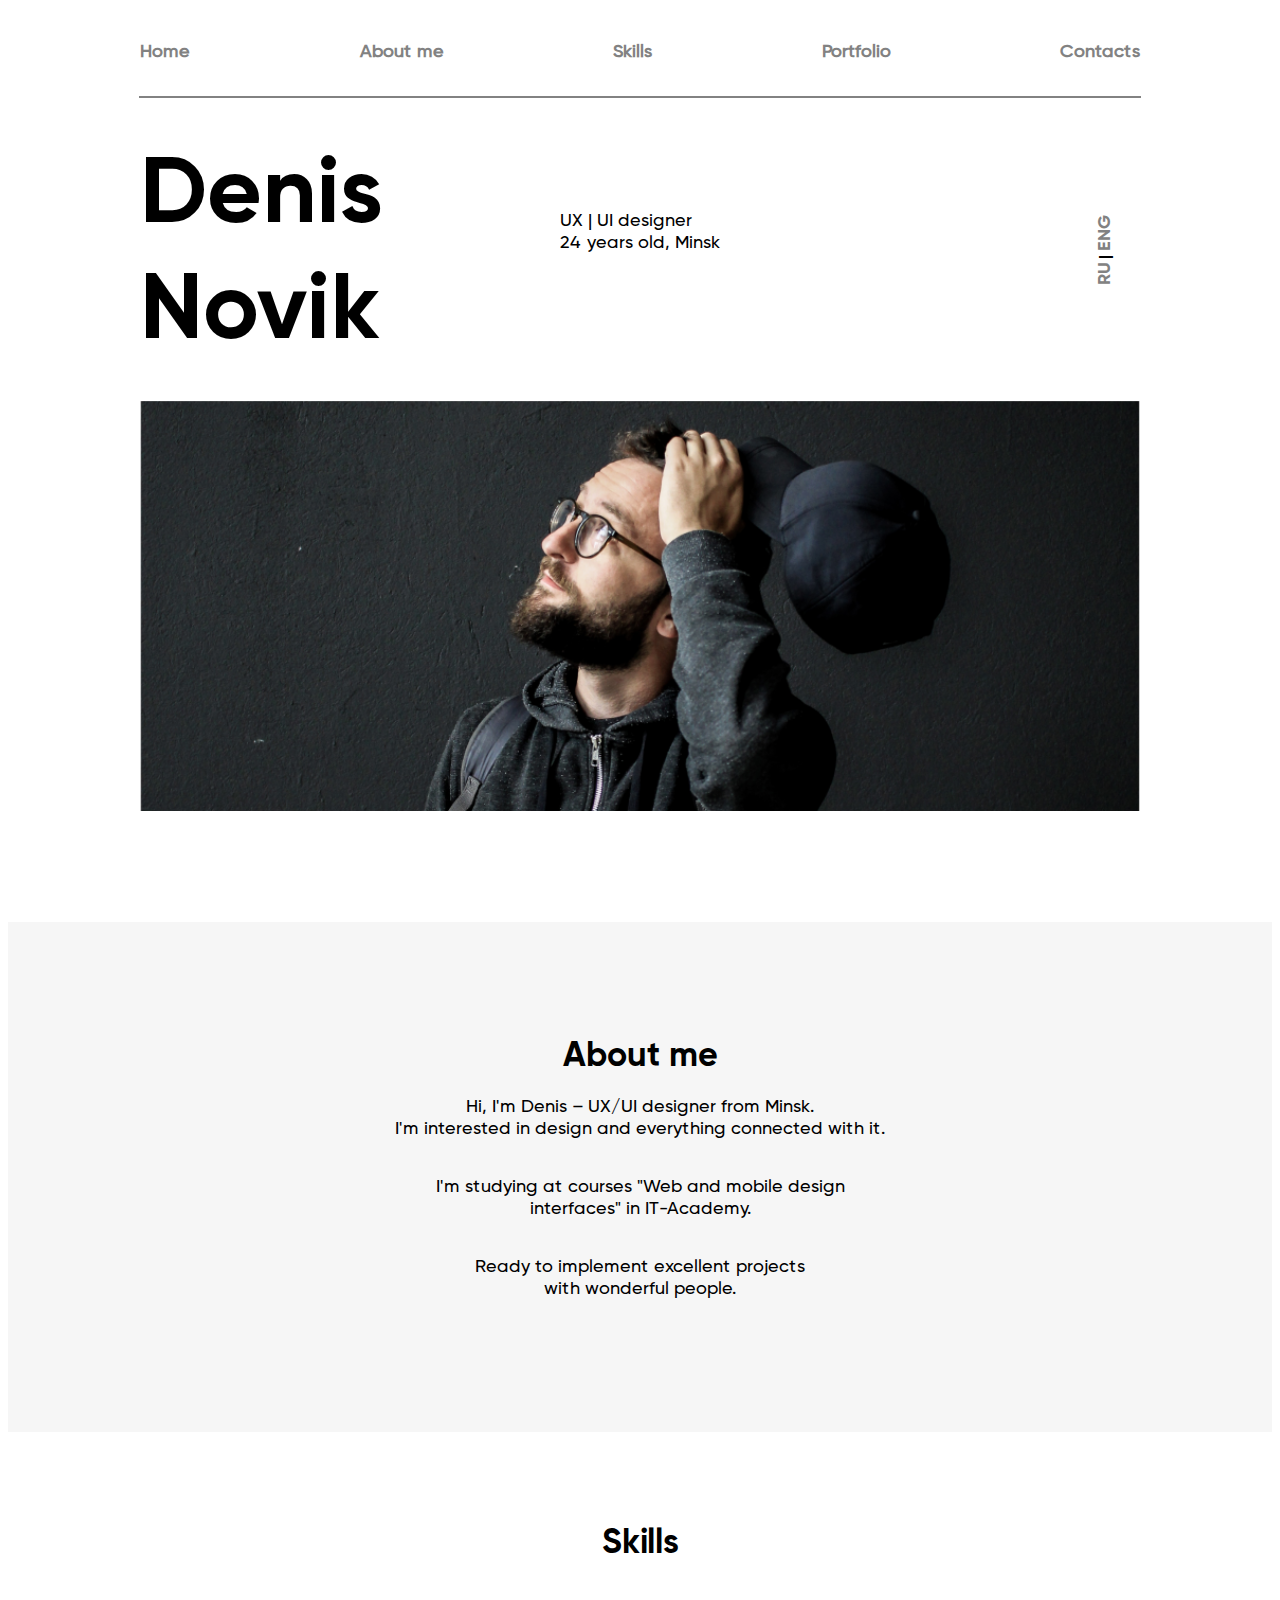
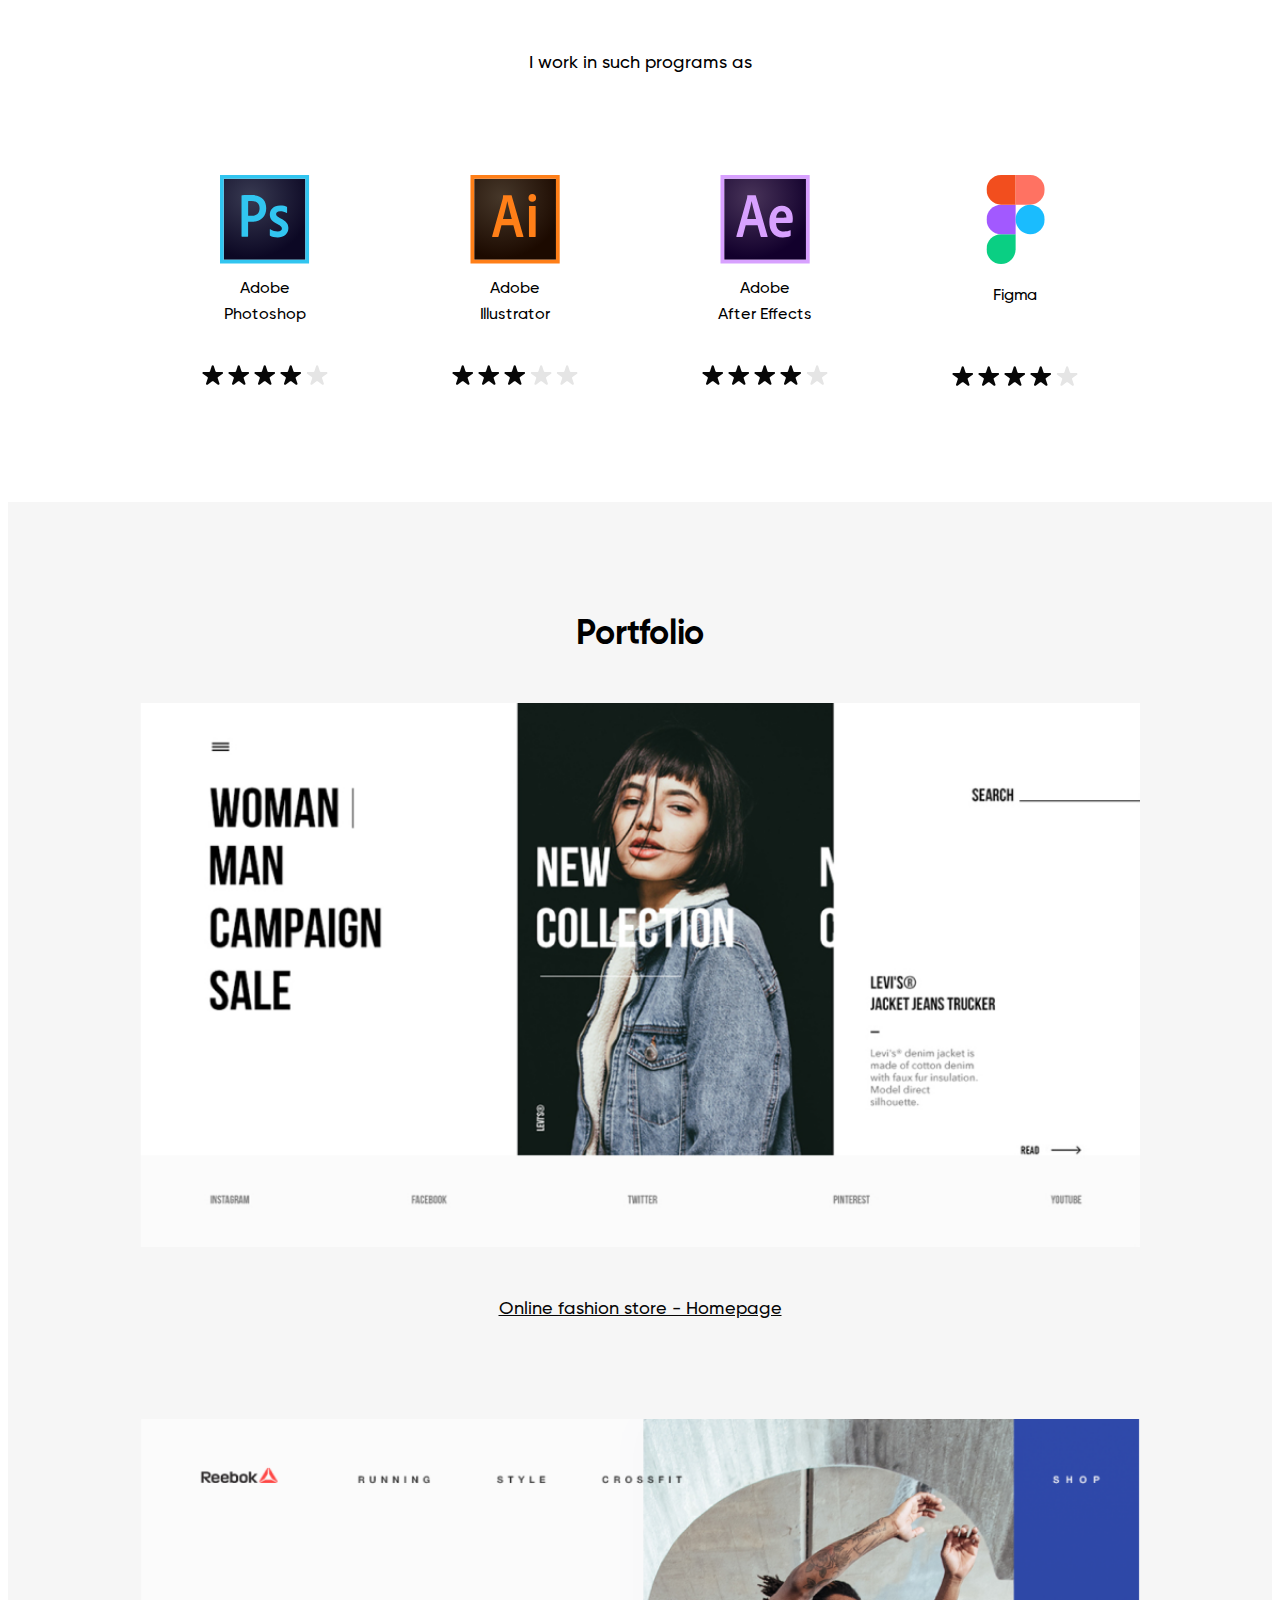
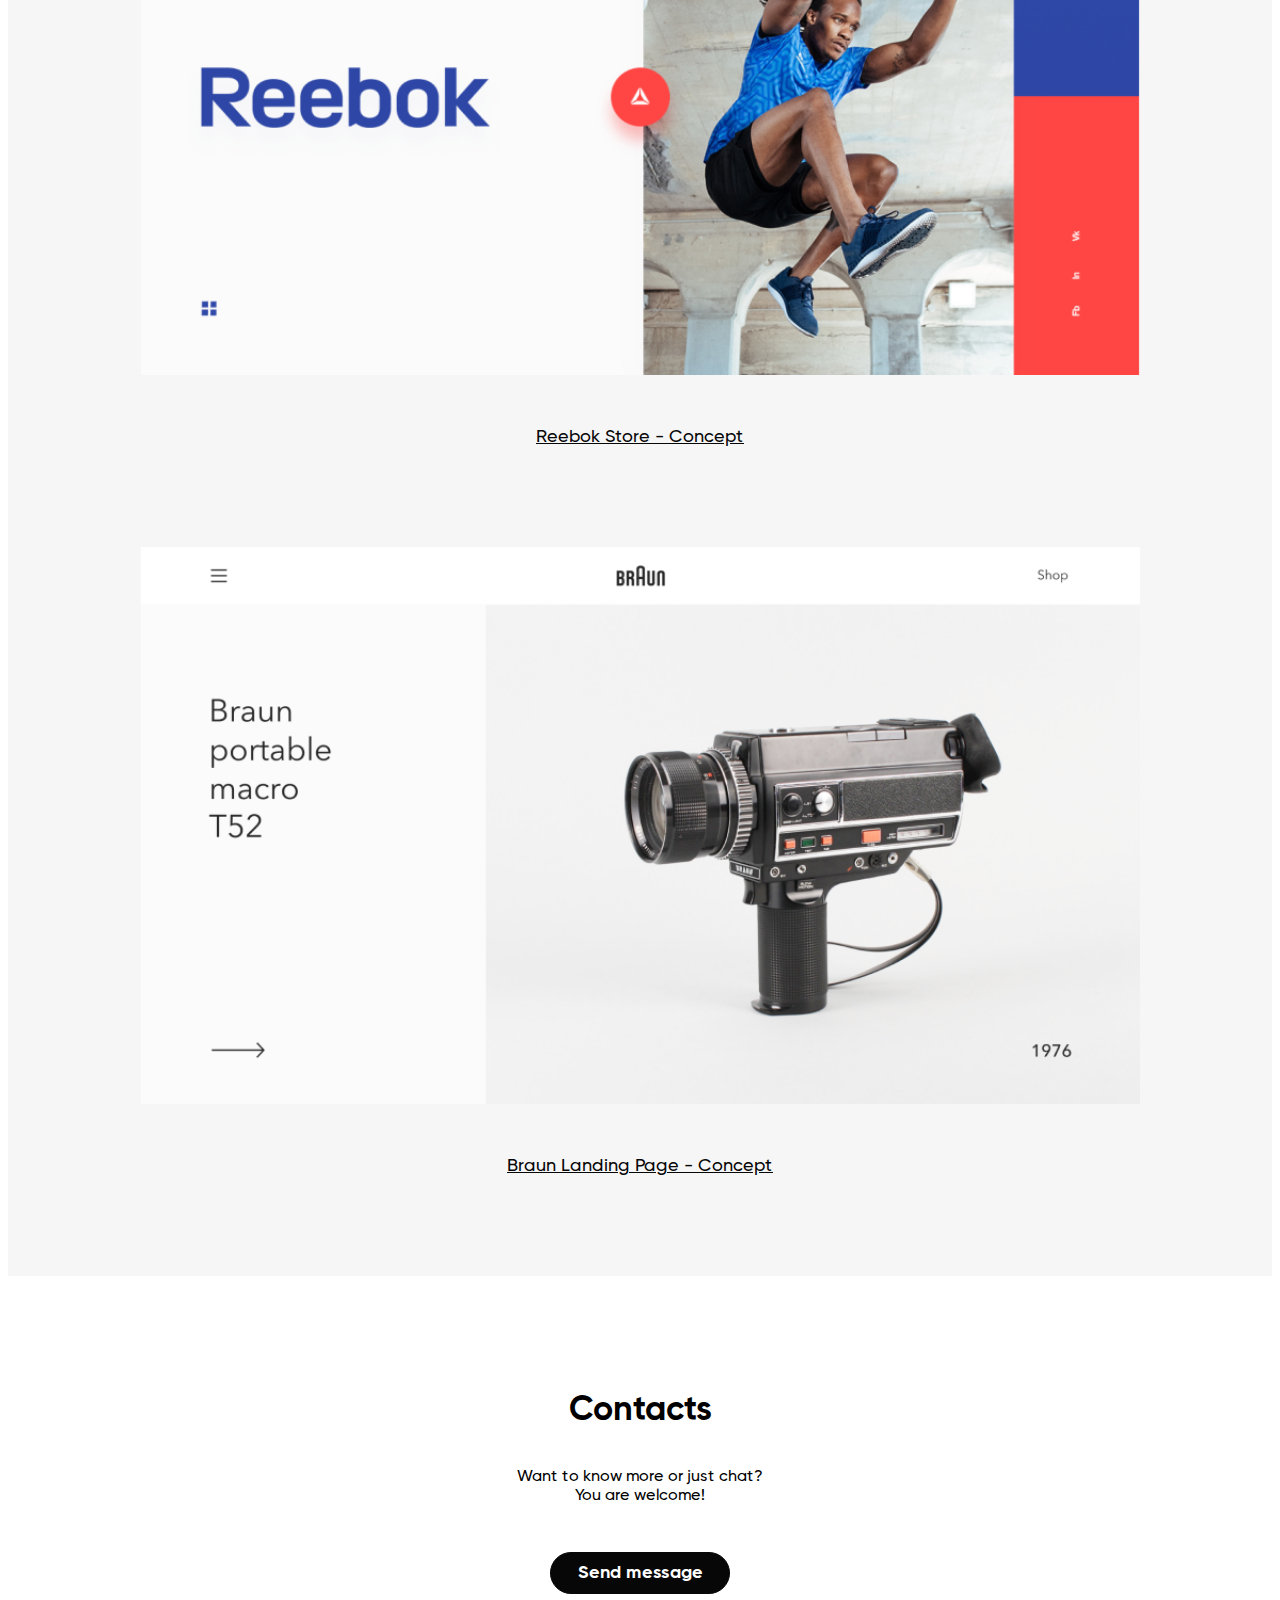
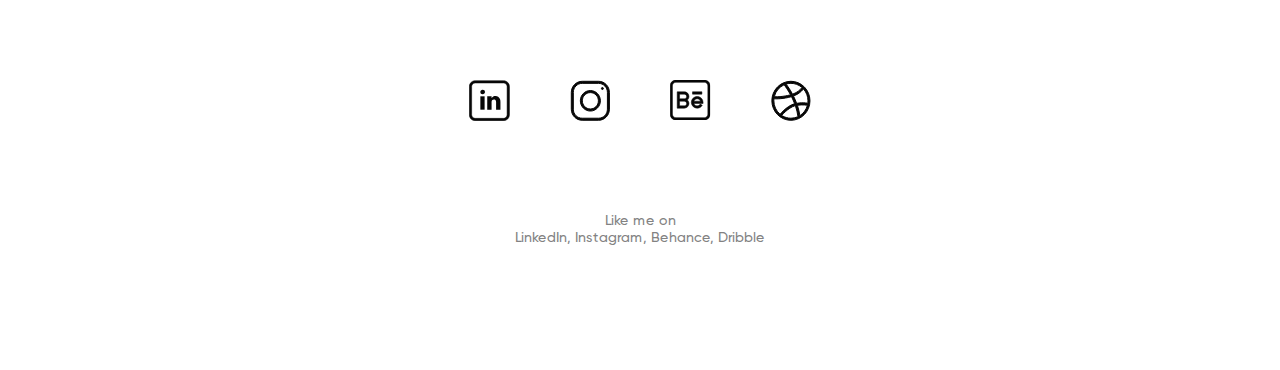
==== index.html @ de7a9640 "xdddxxxddx" ====
<!DOCTYPE html>
<html lang="en">

<head>
  <meta charset="UTF-8">
  <meta http-equiv="X-UA-Compatible" content="IE=edge">
  <meta name="viewport" content="width=device-width, initial-scale=1.0">
  <title>DenisNovik</title>

  <!-- Normalize CSS -->
  <link rel="stylesheet" href="/css/normalize.css">

  <!-- Styles -->
  <link rel="stylesheet" href="/css/style.css">
</head>

<body>

  <header class="header" id="header">
    <div class="container">
      <nav>
        <ul class="header__row list-reset">
          <li><a class="a-btn" href="#">Home</a></li>
          <li><a class="a-btn" href="#aboutme">About&nbsp;me</a></li>
          <li><a class="a-btn" href="#skills">Skills</a></li>
          <li><a class="a-btn" href="#portfolio">Portfolio</a></li>
          <li><a class="a-btn" href="#contacts">Contacts</a></li>
        </ul>
      </nav>
    </div>
    <div class="container header__underline"></div>
  </header>

  <main>
    <section class="first-screen section">
      <div class="container-main">
        <div class="h1">
          <h1>Denis <br> Novik</h1>
        </div>
        <div class="whoami">
          <p>UX | UI designer
            <br>
            24 years old, Minsk
          </p>
        </div>
        <div class="ru-eng">
          <div class="lang">
            <btn class="ru a-btn" href="#">RU</btn>
            |
            <btn class="eng a-btn" href="#">ENG</btn>
          </div>
        </div>
      </div>
      <div class="first-screen__den">
        <img src="/assets/img/den4ik.png" alt="den4ik">
      </div>
    </section>

    <section class="about-me section" id="aboutme">
      <div class="container">
        <h2 class="about-me__title h2">About me</h2>
        <div class="about-me__text">
          <p>Hi, I'm Denis – UX/UI designer from Minsk.
            <br>
            I'm interested in design and everything connected with it.
          </p>
          <p>I'm studying at courses "Web and mobile design
            <br>
            interfaces" in IT-Academy.
          </p>
          <p>Ready to implement excellent projects
            <br>
            with wonderful people.
          </p>
        </div>
      </div>
    </section>

    <section class="skills section" id="skills">
      <div class="container">
        <h2 class="skills__title h2">Skills</h2>
        <div class="skills__text">
          <p>I work in such programs as</p>
        </div>
        <div class="container2">
          <article class="skills-svg">
            <svg class="skills-svg__icon" width="90" height="89" viewBox="0 0 90 89" fill="none"
              xmlns="http://www.w3.org/2000/svg">
              <path d="M3.71291 3.7793H85.3783V84.6339H3.71291V3.7793Z" fill="url(#paint0_radial_254_449)" />
              <path
                d="M3.71287 3.77927H85.3782V84.6338H3.71287V3.77927ZM0 88.4131H89.0733V0H0V88.4131ZM60.0664 36.2846C57.139 36.2846 56.1394 37.7927 56.1394 39.0464C56.1394 40.4091 56.7998 41.3539 60.7447 43.4253C66.564 46.296 68.3847 49.0578 68.3847 53.0915C68.3847 59.1419 63.8507 62.3943 57.728 62.3943C54.4971 62.3943 51.7125 61.722 50.1238 60.7772C49.856 60.6682 49.8203 60.4683 49.8203 60.1776V54.5995C49.8203 54.218 49.9988 54.1089 50.2666 54.2906C52.605 55.8351 55.2825 56.5255 57.728 56.5255C60.6555 56.5255 61.8872 55.2718 61.8872 53.582C61.8872 52.2193 61.0304 51.0201 57.2818 49.0396C52.0159 46.4777 49.8203 43.8795 49.8203 39.5188C49.8203 34.6494 53.5689 30.5975 60.0664 30.5975C63.2616 30.5975 65.4929 31.0881 66.7068 31.6514C67.0102 31.8331 67.0816 32.142 67.0816 32.4145V37.5928C67.0816 37.9017 66.9031 38.0834 66.5283 37.9744C64.886 36.9205 62.4762 36.2846 60.0664 36.2846ZM28.15 40.7725C29.0068 40.8452 29.6673 40.8452 31.1489 40.8452C35.4865 40.8452 39.5742 39.3008 39.5742 33.2866C39.5742 28.4899 36.6468 26.0733 31.7022 26.0733C30.2206 26.0733 28.8105 26.146 28.1322 26.1823L28.15 40.7725ZM21.5275 20.7133C21.5275 20.4408 22.0452 20.2591 22.3486 20.2591C24.7227 20.15 28.2571 20.0774 31.9164 20.0774C42.1982 20.0774 46.2146 25.8189 46.2146 33.1413C46.2146 42.7348 39.3779 46.8593 30.9882 46.8593C29.578 46.8593 29.0961 46.7866 28.0965 46.7866V61.2859C28.0965 61.5948 27.9894 61.7402 27.6502 61.7402H21.9738C21.6703 61.7402 21.5275 61.6311 21.5275 61.2859V20.7133Z"
                fill="#31C5F0" />
              <defs>
                <radialGradient id="paint0_radial_254_449" cx="0" cy="0" r="1" gradientUnits="userSpaceOnUse"
                  gradientTransform="translate(30.6173 21.9191) scale(62.0565 61.1565)">
                  <stop stop-color="#34364E" stop-opacity="0.98" />
                  <stop offset="1" stop-color="#0C0824" />
                </radialGradient>
              </defs>
            </svg>
            <p class="skills-svg__title">Adobe</p>
            <p class="skills-svg__title2">Photoshop</p>
            <div class="stars1">
              <svg width="22" height="20" viewBox="0 0 22 20" fill="none" xmlns="http://www.w3.org/2000/svg">
                <path
                  d="M9.79329 0.859336C10.0931 -0.0609409 11.3951 -0.06094 11.6949 0.859337L13.446 6.23373C13.5801 6.64536 13.9639 6.92394 14.3968 6.92394H20.0576C21.0269 6.92394 21.4293 8.16497 20.6443 8.73373L16.0694 12.0484C15.7179 12.303 15.5709 12.7553 15.7053 13.168L17.4539 18.5346C17.7539 19.4554 16.7006 20.2224 15.9164 19.6542L11.3308 16.3318C10.9808 16.0782 10.5074 16.0782 10.1574 16.3318L5.57183 19.6542C4.78757 20.2224 3.73428 19.4554 4.0343 18.5346L5.78288 13.168C5.91733 12.7553 5.77025 12.303 5.41879 12.0484L0.843917 8.73373C0.0589104 8.16497 0.461241 6.92394 1.43064 6.92394H7.09139C7.52432 6.92394 7.90808 6.64536 8.0422 6.23373L9.79329 0.859336Z"
                  fill="#070707" />
              </svg>
              <svg width="22" height="20" viewBox="0 0 22 20" fill="none" xmlns="http://www.w3.org/2000/svg">
                <path
                  d="M9.79329 0.859336C10.0931 -0.0609409 11.3951 -0.06094 11.6949 0.859337L13.446 6.23373C13.5801 6.64536 13.9639 6.92394 14.3968 6.92394H20.0576C21.0269 6.92394 21.4293 8.16497 20.6443 8.73373L16.0694 12.0484C15.7179 12.303 15.5709 12.7553 15.7053 13.168L17.4539 18.5346C17.7539 19.4554 16.7006 20.2224 15.9164 19.6542L11.3308 16.3318C10.9808 16.0782 10.5074 16.0782 10.1574 16.3318L5.57183 19.6542C4.78757 20.2224 3.73428 19.4554 4.0343 18.5346L5.78288 13.168C5.91733 12.7553 5.77025 12.303 5.41879 12.0484L0.843917 8.73373C0.0589104 8.16497 0.461241 6.92394 1.43064 6.92394H7.09139C7.52432 6.92394 7.90808 6.64536 8.0422 6.23373L9.79329 0.859336Z"
                  fill="#070707" />
              </svg>
              <svg width="22" height="20" viewBox="0 0 22 20" fill="none" xmlns="http://www.w3.org/2000/svg">
                <path
                  d="M9.79329 0.859336C10.0931 -0.0609409 11.3951 -0.06094 11.6949 0.859337L13.446 6.23373C13.5801 6.64536 13.9639 6.92394 14.3968 6.92394H20.0576C21.0269 6.92394 21.4293 8.16497 20.6443 8.73373L16.0694 12.0484C15.7179 12.303 15.5709 12.7553 15.7053 13.168L17.4539 18.5346C17.7539 19.4554 16.7006 20.2224 15.9164 19.6542L11.3308 16.3318C10.9808 16.0782 10.5074 16.0782 10.1574 16.3318L5.57183 19.6542C4.78757 20.2224 3.73428 19.4554 4.0343 18.5346L5.78288 13.168C5.91733 12.7553 5.77025 12.303 5.41879 12.0484L0.843917 8.73373C0.0589104 8.16497 0.461241 6.92394 1.43064 6.92394H7.09139C7.52432 6.92394 7.90808 6.64536 8.0422 6.23373L9.79329 0.859336Z"
                  fill="#070707" />
              </svg>
              <svg width="22" height="20" viewBox="0 0 22 20" fill="none" xmlns="http://www.w3.org/2000/svg">
                <path
                  d="M9.79329 0.859336C10.0931 -0.0609409 11.3951 -0.06094 11.6949 0.859337L13.446 6.23373C13.5801 6.64536 13.9639 6.92394 14.3968 6.92394H20.0576C21.0269 6.92394 21.4293 8.16497 20.6443 8.73373L16.0694 12.0484C15.7179 12.303 15.5709 12.7553 15.7053 13.168L17.4539 18.5346C17.7539 19.4554 16.7006 20.2224 15.9164 19.6542L11.3308 16.3318C10.9808 16.0782 10.5074 16.0782 10.1574 16.3318L5.57183 19.6542C4.78757 20.2224 3.73428 19.4554 4.0343 18.5346L5.78288 13.168C5.91733 12.7553 5.77025 12.303 5.41879 12.0484L0.843917 8.73373C0.0589104 8.16497 0.461241 6.92394 1.43064 6.92394H7.09139C7.52432 6.92394 7.90808 6.64536 8.0422 6.23373L9.79329 0.859336Z"
                  fill="#070707" />
              </svg>
              <svg width="22" height="20" viewBox="0 0 22 20" fill="none" xmlns="http://www.w3.org/2000/svg">
                <path
                  d="M10.1817 0.859336C10.4816 -0.0609409 11.7835 -0.0609401 12.0834 0.859337L13.8345 6.23373C13.9686 6.64536 14.3523 6.92394 14.7853 6.92394H20.446C21.4154 6.92394 21.8177 8.16497 21.0327 8.73373L16.4579 12.0484C16.1064 12.303 15.9593 12.7553 16.0938 13.168L17.8423 18.5346C18.1424 19.4554 17.0891 20.2224 16.3048 19.6542L11.7193 16.3318C11.3692 16.0782 10.8959 16.0782 10.5458 16.3318L5.96029 19.6542C5.17603 20.2224 4.12274 19.4554 4.42276 18.5346L6.17133 13.168C6.30579 12.7553 6.15871 12.303 5.80725 12.0484L1.23238 8.73373C0.447369 8.16497 0.849699 6.92394 1.81909 6.92394H7.47985C7.91278 6.92394 8.29654 6.64536 8.43065 6.23373L10.1817 0.859336Z"
                  fill="#E5E5E5" />
              </svg>
            </div>
          </article>
          <article class="skills-svg">
            <svg class="skills-svg__icon" width="90" height="89" viewBox="0 0 90 89" fill="none"
              xmlns="http://www.w3.org/2000/svg">
              <path d="M4.20239 3.7832H85.9629V84.7881H4.20239V3.7832Z" fill="url(#paint0_radial_254_448)" />
              <path
                d="M4.20239 3.78375H85.9629V84.7886H4.20239V3.78375ZM0.486816 88.5724H89.6963V0H0.486816V88.5724ZM58.9178 31.5797C58.9178 31.2705 59.025 31.1249 59.3644 31.1249H65.2057C65.5093 31.1249 65.6522 31.2341 65.6522 31.5797V61.4495C65.6522 61.7587 65.5808 61.9043 65.2057 61.9043H59.4358C59.0607 61.9043 58.9535 61.7224 58.9535 61.4131V31.5797H58.9178ZM58.5069 22.9753C58.5069 20.5559 60.1861 19.1188 62.2939 19.1188C64.5626 19.1188 66.081 20.6651 66.081 22.9753C66.081 25.4675 64.4911 26.8319 62.2225 26.8319C60.0789 26.85 58.5069 25.4857 58.5069 22.9753ZM41.7868 44.0224C40.7508 39.8203 38.2856 30.6702 37.3567 26.2315H37.2853C36.4993 30.652 34.5343 38.1467 32.9802 44.0224H41.7868ZM31.4618 50.1528L28.5322 61.5041C28.4608 61.8133 28.3536 61.8861 27.9785 61.8861H22.5123C22.1372 61.8861 22.0657 61.7769 22.1372 61.3221L32.6944 23.703C32.873 23.0299 32.9981 22.4114 33.0695 20.5559C33.0695 20.2831 33.1767 20.1739 33.3732 20.1739H41.1795C41.4474 20.1739 41.5546 20.2467 41.6261 20.5559L53.4516 61.3949C53.523 61.7042 53.4516 61.8861 53.1479 61.8861H46.9851C46.6814 61.8861 46.5028 61.8133 46.4313 61.5404L43.3767 50.1528H31.4618Z"
                fill="#FF7F18" />
              <defs>
                <radialGradient id="paint0_radial_254_448" cx="0" cy="0" r="1" gradientUnits="userSpaceOnUse"
                  gradientTransform="translate(31.157 21.9605) scale(62.1406 61.2673)">
                  <stop stop-color="#423325" stop-opacity="0.98" />
                  <stop offset="1" stop-color="#1C0A00" />
                </radialGradient>
              </defs>
            </svg>
            <p class="skills-svg__title">Adobe</p>
            <p class="skills-svg__title2">Illustrator</p>
            <div class="stars1">
              <svg width="22" height="20" viewBox="0 0 22 20" fill="none" xmlns="http://www.w3.org/2000/svg">
                <path
                  d="M9.79329 0.859336C10.0931 -0.0609409 11.3951 -0.06094 11.6949 0.859337L13.446 6.23373C13.5801 6.64536 13.9639 6.92394 14.3968 6.92394H20.0576C21.0269 6.92394 21.4293 8.16497 20.6443 8.73373L16.0694 12.0484C15.7179 12.303 15.5709 12.7553 15.7053 13.168L17.4539 18.5346C17.7539 19.4554 16.7006 20.2224 15.9164 19.6542L11.3308 16.3318C10.9808 16.0782 10.5074 16.0782 10.1574 16.3318L5.57183 19.6542C4.78757 20.2224 3.73428 19.4554 4.0343 18.5346L5.78288 13.168C5.91733 12.7553 5.77025 12.303 5.41879 12.0484L0.843917 8.73373C0.0589104 8.16497 0.461241 6.92394 1.43064 6.92394H7.09139C7.52432 6.92394 7.90808 6.64536 8.0422 6.23373L9.79329 0.859336Z"
                  fill="#070707" />
              </svg>
              <svg width="22" height="20" viewBox="0 0 22 20" fill="none" xmlns="http://www.w3.org/2000/svg">
                <path
                  d="M9.79329 0.859336C10.0931 -0.0609409 11.3951 -0.06094 11.6949 0.859337L13.446 6.23373C13.5801 6.64536 13.9639 6.92394 14.3968 6.92394H20.0576C21.0269 6.92394 21.4293 8.16497 20.6443 8.73373L16.0694 12.0484C15.7179 12.303 15.5709 12.7553 15.7053 13.168L17.4539 18.5346C17.7539 19.4554 16.7006 20.2224 15.9164 19.6542L11.3308 16.3318C10.9808 16.0782 10.5074 16.0782 10.1574 16.3318L5.57183 19.6542C4.78757 20.2224 3.73428 19.4554 4.0343 18.5346L5.78288 13.168C5.91733 12.7553 5.77025 12.303 5.41879 12.0484L0.843917 8.73373C0.0589104 8.16497 0.461241 6.92394 1.43064 6.92394H7.09139C7.52432 6.92394 7.90808 6.64536 8.0422 6.23373L9.79329 0.859336Z"
                  fill="#070707" />
              </svg>
              <svg width="22" height="20" viewBox="0 0 22 20" fill="none" xmlns="http://www.w3.org/2000/svg">
                <path
                  d="M9.79329 0.859336C10.0931 -0.0609409 11.3951 -0.06094 11.6949 0.859337L13.446 6.23373C13.5801 6.64536 13.9639 6.92394 14.3968 6.92394H20.0576C21.0269 6.92394 21.4293 8.16497 20.6443 8.73373L16.0694 12.0484C15.7179 12.303 15.5709 12.7553 15.7053 13.168L17.4539 18.5346C17.7539 19.4554 16.7006 20.2224 15.9164 19.6542L11.3308 16.3318C10.9808 16.0782 10.5074 16.0782 10.1574 16.3318L5.57183 19.6542C4.78757 20.2224 3.73428 19.4554 4.0343 18.5346L5.78288 13.168C5.91733 12.7553 5.77025 12.303 5.41879 12.0484L0.843917 8.73373C0.0589104 8.16497 0.461241 6.92394 1.43064 6.92394H7.09139C7.52432 6.92394 7.90808 6.64536 8.0422 6.23373L9.79329 0.859336Z"
                  fill="#070707" />
              </svg>
              <svg width="22" height="20" viewBox="0 0 22 20" fill="none" xmlns="http://www.w3.org/2000/svg">
                <path
                  d="M10.1817 0.859336C10.4816 -0.0609409 11.7835 -0.0609401 12.0834 0.859337L13.8345 6.23373C13.9686 6.64536 14.3523 6.92394 14.7853 6.92394H20.446C21.4154 6.92394 21.8177 8.16497 21.0327 8.73373L16.4579 12.0484C16.1064 12.303 15.9593 12.7553 16.0938 13.168L17.8423 18.5346C18.1424 19.4554 17.0891 20.2224 16.3048 19.6542L11.7193 16.3318C11.3692 16.0782 10.8959 16.0782 10.5458 16.3318L5.96029 19.6542C5.17603 20.2224 4.12274 19.4554 4.42276 18.5346L6.17133 13.168C6.30579 12.7553 6.15871 12.303 5.80725 12.0484L1.23238 8.73373C0.447369 8.16497 0.849699 6.92394 1.81909 6.92394H7.47985C7.91278 6.92394 8.29654 6.64536 8.43065 6.23373L10.1817 0.859336Z"
                  fill="#E5E5E5" />
              </svg>
              <svg width="22" height="20" viewBox="0 0 22 20" fill="none" xmlns="http://www.w3.org/2000/svg">
                <path
                  d="M10.1817 0.859336C10.4816 -0.0609409 11.7835 -0.0609401 12.0834 0.859337L13.8345 6.23373C13.9686 6.64536 14.3523 6.92394 14.7853 6.92394H20.446C21.4154 6.92394 21.8177 8.16497 21.0327 8.73373L16.4579 12.0484C16.1064 12.303 15.9593 12.7553 16.0938 13.168L17.8423 18.5346C18.1424 19.4554 17.0891 20.2224 16.3048 19.6542L11.7193 16.3318C11.3692 16.0782 10.8959 16.0782 10.5458 16.3318L5.96029 19.6542C5.17603 20.2224 4.12274 19.4554 4.42276 18.5346L6.17133 13.168C6.30579 12.7553 6.15871 12.303 5.80725 12.0484L1.23238 8.73373C0.447369 8.16497 0.849699 6.92394 1.81909 6.92394H7.47985C7.91278 6.92394 8.29654 6.64536 8.43065 6.23373L10.1817 0.859336Z"
                  fill="#E5E5E5" />
              </svg>
            </div>
          </article>
          <article class="skills-svg">
            <svg class="skills-svg__icon" width="90" height="89" viewBox="0 0 90 89" fill="none"
              xmlns="http://www.w3.org/2000/svg">
              <path d="M4.20239 3.7832H85.9629V84.7881H4.20239V3.7832Z" fill="url(#paint0_radial_254_447)" />
              <path
                d="M4.20239 3.78375H85.9629V84.7886H4.20239V3.78375ZM0.486816 88.5724H89.6964V0H0.486816V88.5724ZM63.598 42.6945C65.4915 42.6945 66.1703 42.6945 66.349 42.6217C66.349 42.3488 66.4204 42.1669 66.4204 41.985C66.4204 39.9476 65.4558 36.1639 61.5973 36.1639C58.0246 36.1639 56.5063 39.3473 56.1311 42.7127H63.598V42.6945ZM56.0597 47.8789C56.1311 52.9906 58.507 56.4287 64.1696 56.4287C66.3668 56.4287 68.2603 56.1195 70.2253 55.2645C70.4933 55.1554 70.6719 55.1917 70.6719 55.5374V60.2671C70.6719 60.6491 70.5647 60.831 70.2968 61.0311C68.3318 62.0134 65.8667 62.4682 62.8299 62.4682C53.0229 62.4682 49.3431 55.0826 49.3431 46.8784C49.3431 37.9466 53.8804 30.6338 61.8653 30.6338C69.9752 30.6338 72.7976 37.5646 72.7976 43.2038C72.7976 45.0229 72.6905 46.4964 72.494 47.2241C72.4225 47.5333 72.3153 47.6424 72.0116 47.7152C71.2614 47.8244 69.0821 47.9881 65.8131 47.9881H56.0775V47.8789H56.0597ZM36.1242 44.0224C35.0881 39.8203 32.5515 30.6702 31.6226 26.2315H31.5512C30.7652 30.652 28.7288 38.1467 27.2104 44.0224H36.1242ZM25.692 50.1528L22.7624 61.4677C22.691 61.7769 22.5838 61.8861 22.2086 61.8861H16.7246C16.3495 61.8861 16.278 61.7769 16.3495 61.3221L26.9067 23.7394C27.0853 23.0663 27.2104 22.5206 27.2818 20.6287C27.2818 20.3558 27.389 20.2467 27.5855 20.2467H35.3918C35.6597 20.2467 35.7669 20.3194 35.8384 20.6287L47.646 61.3949C47.7175 61.7042 47.646 61.8861 47.3424 61.8861H41.2152C40.9116 61.8861 40.7329 61.7769 40.6615 61.5041L37.6068 50.1528H25.692Z"
                fill="#D8A1FF" />
              <defs>
                <radialGradient id="paint0_radial_254_447" cx="0" cy="0" r="1" gradientUnits="userSpaceOnUse"
                  gradientTransform="translate(31.1549 21.9444) scale(62.1407 61.2673)">
                  <stop stop-color="#442F55" stop-opacity="0.98" />
                  <stop offset="1" stop-color="#12002C" />
                </radialGradient>
              </defs>
              <p class="skills-svg__title">Adobe</p>
              <p class="skills-svg__title2">After Effects</p>
              <div class="stars1">
                <svg width="22" height="20" viewBox="0 0 22 20" fill="none" xmlns="http://www.w3.org/2000/svg">
                  <path
                    d="M9.79329 0.859336C10.0931 -0.0609409 11.3951 -0.06094 11.6949 0.859337L13.446 6.23373C13.5801 6.64536 13.9639 6.92394 14.3968 6.92394H20.0576C21.0269 6.92394 21.4293 8.16497 20.6443 8.73373L16.0694 12.0484C15.7179 12.303 15.5709 12.7553 15.7053 13.168L17.4539 18.5346C17.7539 19.4554 16.7006 20.2224 15.9164 19.6542L11.3308 16.3318C10.9808 16.0782 10.5074 16.0782 10.1574 16.3318L5.57183 19.6542C4.78757 20.2224 3.73428 19.4554 4.0343 18.5346L5.78288 13.168C5.91733 12.7553 5.77025 12.303 5.41879 12.0484L0.843917 8.73373C0.0589104 8.16497 0.461241 6.92394 1.43064 6.92394H7.09139C7.52432 6.92394 7.90808 6.64536 8.0422 6.23373L9.79329 0.859336Z"
                    fill="#070707" />
                </svg>
                <svg width="22" height="20" viewBox="0 0 22 20" fill="none" xmlns="http://www.w3.org/2000/svg">
                  <path
                    d="M9.79329 0.859336C10.0931 -0.0609409 11.3951 -0.06094 11.6949 0.859337L13.446 6.23373C13.5801 6.64536 13.9639 6.92394 14.3968 6.92394H20.0576C21.0269 6.92394 21.4293 8.16497 20.6443 8.73373L16.0694 12.0484C15.7179 12.303 15.5709 12.7553 15.7053 13.168L17.4539 18.5346C17.7539 19.4554 16.7006 20.2224 15.9164 19.6542L11.3308 16.3318C10.9808 16.0782 10.5074 16.0782 10.1574 16.3318L5.57183 19.6542C4.78757 20.2224 3.73428 19.4554 4.0343 18.5346L5.78288 13.168C5.91733 12.7553 5.77025 12.303 5.41879 12.0484L0.843917 8.73373C0.0589104 8.16497 0.461241 6.92394 1.43064 6.92394H7.09139C7.52432 6.92394 7.90808 6.64536 8.0422 6.23373L9.79329 0.859336Z"
                    fill="#070707" />
                </svg>
                <svg width="22" height="20" viewBox="0 0 22 20" fill="none" xmlns="http://www.w3.org/2000/svg">
                  <path
                    d="M9.79329 0.859336C10.0931 -0.0609409 11.3951 -0.06094 11.6949 0.859337L13.446 6.23373C13.5801 6.64536 13.9639 6.92394 14.3968 6.92394H20.0576C21.0269 6.92394 21.4293 8.16497 20.6443 8.73373L16.0694 12.0484C15.7179 12.303 15.5709 12.7553 15.7053 13.168L17.4539 18.5346C17.7539 19.4554 16.7006 20.2224 15.9164 19.6542L11.3308 16.3318C10.9808 16.0782 10.5074 16.0782 10.1574 16.3318L5.57183 19.6542C4.78757 20.2224 3.73428 19.4554 4.0343 18.5346L5.78288 13.168C5.91733 12.7553 5.77025 12.303 5.41879 12.0484L0.843917 8.73373C0.0589104 8.16497 0.461241 6.92394 1.43064 6.92394H7.09139C7.52432 6.92394 7.90808 6.64536 8.0422 6.23373L9.79329 0.859336Z"
                    fill="#070707" />
                </svg>
                <svg width="22" height="20" viewBox="0 0 22 20" fill="none" xmlns="http://www.w3.org/2000/svg">
                  <path
                    d="M9.79329 0.859336C10.0931 -0.0609409 11.3951 -0.06094 11.6949 0.859337L13.446 6.23373C13.5801 6.64536 13.9639 6.92394 14.3968 6.92394H20.0576C21.0269 6.92394 21.4293 8.16497 20.6443 8.73373L16.0694 12.0484C15.7179 12.303 15.5709 12.7553 15.7053 13.168L17.4539 18.5346C17.7539 19.4554 16.7006 20.2224 15.9164 19.6542L11.3308 16.3318C10.9808 16.0782 10.5074 16.0782 10.1574 16.3318L5.57183 19.6542C4.78757 20.2224 3.73428 19.4554 4.0343 18.5346L5.78288 13.168C5.91733 12.7553 5.77025 12.303 5.41879 12.0484L0.843917 8.73373C0.0589104 8.16497 0.461241 6.92394 1.43064 6.92394H7.09139C7.52432 6.92394 7.90808 6.64536 8.0422 6.23373L9.79329 0.859336Z"
                    fill="#070707" />
                </svg>
                <svg width="22" height="20" viewBox="0 0 22 20" fill="none" xmlns="http://www.w3.org/2000/svg">
                  <path
                    d="M10.1817 0.859336C10.4816 -0.0609409 11.7835 -0.0609401 12.0834 0.859337L13.8345 6.23373C13.9686 6.64536 14.3523 6.92394 14.7853 6.92394H20.446C21.4154 6.92394 21.8177 8.16497 21.0327 8.73373L16.4579 12.0484C16.1064 12.303 15.9593 12.7553 16.0938 13.168L17.8423 18.5346C18.1424 19.4554 17.0891 20.2224 16.3048 19.6542L11.7193 16.3318C11.3692 16.0782 10.8959 16.0782 10.5458 16.3318L5.96029 19.6542C5.17603 20.2224 4.12274 19.4554 4.42276 18.5346L6.17133 13.168C6.30579 12.7553 6.15871 12.303 5.80725 12.0484L1.23238 8.73373C0.447369 8.16497 0.849699 6.92394 1.81909 6.92394H7.47985C7.91278 6.92394 8.29654 6.64536 8.43065 6.23373L10.1817 0.859336Z"
                    fill="#E5E5E5" />
                </svg>
              </div>
          </article>
          <article class="skills-svg">
            <svg class="skills-svg__icon" width="59" height="89" viewBox="0 0 59 89" fill="none"
              xmlns="http://www.w3.org/2000/svg">
              <g clip-path="url(#clip0_254_450)">
                <path
                  d="M15.0455 88.9913C23.084 88.9913 29.6041 82.3515 29.6041 74.1655V59.3398H15.0455C7.00695 59.3398 0.486816 65.9796 0.486816 74.1655C0.486816 82.3515 7.00695 88.9913 15.0455 88.9913Z"
                  fill="#0ACF83" />
                <path
                  d="M0.486816 44.4956C0.486816 36.3097 7.00695 29.6699 15.0455 29.6699H29.6041V59.3395H15.0455C7.00695 59.3213 0.486816 52.6816 0.486816 44.4956Z"
                  fill="#A259FF" />
                <path
                  d="M0.486816 14.8257C0.486816 6.63973 7.00695 0 15.0455 0H29.6041V29.6696H15.0455C7.00695 29.6696 0.486816 23.0117 0.486816 14.8257Z"
                  fill="#F24E1E" />
                <path
                  d="M29.6219 0H44.1806C52.2191 0 58.7392 6.63973 58.7392 14.8257C58.7392 23.0117 52.2191 29.6514 44.1806 29.6514H29.6219V0Z"
                  fill="#FF7262" />
                <path
                  d="M58.7392 44.4956C58.7392 52.6816 52.2191 59.3213 44.1806 59.3213C36.1421 59.3213 29.6219 52.6816 29.6219 44.4956C29.6219 36.3097 36.1421 29.6699 44.1806 29.6699C52.2191 29.6699 58.7392 36.3097 58.7392 44.4956Z"
                  fill="#1ABCFE" />
              </g>
              <defs>
                <clipPath id="clip0_254_450">
                  <rect width="58.2524" height="88.9906" fill="white" transform="translate(0.486816)" />
                </clipPath>
              </defs>
            </svg>
            <p class="skills-svg__title3">Figma</p>
            <div class="stars2">
              <svg width="22" height="20" viewBox="0 0 22 20" fill="none" xmlns="http://www.w3.org/2000/svg">
                <path
                  d="M9.79329 0.859336C10.0931 -0.0609409 11.3951 -0.06094 11.6949 0.859337L13.446 6.23373C13.5801 6.64536 13.9639 6.92394 14.3968 6.92394H20.0576C21.0269 6.92394 21.4293 8.16497 20.6443 8.73373L16.0694 12.0484C15.7179 12.303 15.5709 12.7553 15.7053 13.168L17.4539 18.5346C17.7539 19.4554 16.7006 20.2224 15.9164 19.6542L11.3308 16.3318C10.9808 16.0782 10.5074 16.0782 10.1574 16.3318L5.57183 19.6542C4.78757 20.2224 3.73428 19.4554 4.0343 18.5346L5.78288 13.168C5.91733 12.7553 5.77025 12.303 5.41879 12.0484L0.843917 8.73373C0.0589104 8.16497 0.461241 6.92394 1.43064 6.92394H7.09139C7.52432 6.92394 7.90808 6.64536 8.0422 6.23373L9.79329 0.859336Z"
                  fill="#070707" />
              </svg>
              <svg width="22" height="20" viewBox="0 0 22 20" fill="none" xmlns="http://www.w3.org/2000/svg">
                <path
                  d="M9.79329 0.859336C10.0931 -0.0609409 11.3951 -0.06094 11.6949 0.859337L13.446 6.23373C13.5801 6.64536 13.9639 6.92394 14.3968 6.92394H20.0576C21.0269 6.92394 21.4293 8.16497 20.6443 8.73373L16.0694 12.0484C15.7179 12.303 15.5709 12.7553 15.7053 13.168L17.4539 18.5346C17.7539 19.4554 16.7006 20.2224 15.9164 19.6542L11.3308 16.3318C10.9808 16.0782 10.5074 16.0782 10.1574 16.3318L5.57183 19.6542C4.78757 20.2224 3.73428 19.4554 4.0343 18.5346L5.78288 13.168C5.91733 12.7553 5.77025 12.303 5.41879 12.0484L0.843917 8.73373C0.0589104 8.16497 0.461241 6.92394 1.43064 6.92394H7.09139C7.52432 6.92394 7.90808 6.64536 8.0422 6.23373L9.79329 0.859336Z"
                  fill="#070707" />
              </svg>
              <svg width="22" height="20" viewBox="0 0 22 20" fill="none" xmlns="http://www.w3.org/2000/svg">
                <path
                  d="M9.79329 0.859336C10.0931 -0.0609409 11.3951 -0.06094 11.6949 0.859337L13.446 6.23373C13.5801 6.64536 13.9639 6.92394 14.3968 6.92394H20.0576C21.0269 6.92394 21.4293 8.16497 20.6443 8.73373L16.0694 12.0484C15.7179 12.303 15.5709 12.7553 15.7053 13.168L17.4539 18.5346C17.7539 19.4554 16.7006 20.2224 15.9164 19.6542L11.3308 16.3318C10.9808 16.0782 10.5074 16.0782 10.1574 16.3318L5.57183 19.6542C4.78757 20.2224 3.73428 19.4554 4.0343 18.5346L5.78288 13.168C5.91733 12.7553 5.77025 12.303 5.41879 12.0484L0.843917 8.73373C0.0589104 8.16497 0.461241 6.92394 1.43064 6.92394H7.09139C7.52432 6.92394 7.90808 6.64536 8.0422 6.23373L9.79329 0.859336Z"
                  fill="#070707" />
              </svg>
              <svg width="22" height="20" viewBox="0 0 22 20" fill="none" xmlns="http://www.w3.org/2000/svg">
                <path
                  d="M9.79329 0.859336C10.0931 -0.0609409 11.3951 -0.06094 11.6949 0.859337L13.446 6.23373C13.5801 6.64536 13.9639 6.92394 14.3968 6.92394H20.0576C21.0269 6.92394 21.4293 8.16497 20.6443 8.73373L16.0694 12.0484C15.7179 12.303 15.5709 12.7553 15.7053 13.168L17.4539 18.5346C17.7539 19.4554 16.7006 20.2224 15.9164 19.6542L11.3308 16.3318C10.9808 16.0782 10.5074 16.0782 10.1574 16.3318L5.57183 19.6542C4.78757 20.2224 3.73428 19.4554 4.0343 18.5346L5.78288 13.168C5.91733 12.7553 5.77025 12.303 5.41879 12.0484L0.843917 8.73373C0.0589104 8.16497 0.461241 6.92394 1.43064 6.92394H7.09139C7.52432 6.92394 7.90808 6.64536 8.0422 6.23373L9.79329 0.859336Z"
                  fill="#070707" />
              </svg>
              <svg width="22" height="20" viewBox="0 0 22 20" fill="none" xmlns="http://www.w3.org/2000/svg">
                <path
                  d="M10.1817 0.859336C10.4816 -0.0609409 11.7835 -0.0609401 12.0834 0.859337L13.8345 6.23373C13.9686 6.64536 14.3523 6.92394 14.7853 6.92394H20.446C21.4154 6.92394 21.8177 8.16497 21.0327 8.73373L16.4579 12.0484C16.1064 12.303 15.9593 12.7553 16.0938 13.168L17.8423 18.5346C18.1424 19.4554 17.0891 20.2224 16.3048 19.6542L11.7193 16.3318C11.3692 16.0782 10.8959 16.0782 10.5458 16.3318L5.96029 19.6542C5.17603 20.2224 4.12274 19.4554 4.42276 18.5346L6.17133 13.168C6.30579 12.7553 6.15871 12.303 5.80725 12.0484L1.23238 8.73373C0.447369 8.16497 0.849699 6.92394 1.81909 6.92394H7.47985C7.91278 6.92394 8.29654 6.64536 8.43065 6.23373L10.1817 0.859336Z"
                  fill="#E5E5E5" />
              </svg>
            </div>
          </article>
        </div>
      </div>
    </section>

    <section class="portfolio section" id="portfolio">
      <div class="container">
        <h2 class="portfolio__title h2">Portfolio</h2>
        <div class="portfolio__cards">
          <article class="portfolio-card">
            <figure class="portfolio-card__image">
              <img src="/assets/img/portfolio-card/fashion.png" alt="fashion">
            </figure>
            <a class="portfolio-card__text" href="#">
              Online fashion store - Homepage
            </a>
          </article>
          <article class="portfolio-card">
            <figure class="portfolio-card__image">
              <img src="/assets/img/portfolio-card/reebok.png" alt="reebok">
            </figure>
            <a class="portfolio-card__text" href="#">
              Reebok Store - Concept
            </a>
          </article>
          <article class="portfolio-card">
            <figure class="portfolio-card__image">
              <img src="/assets/img/portfolio-card/braun.png" alt="braun">
            </figure>
            <a class="portfolio-card__text" href="#">
              Braun Landing Page - Concept
            </a>
          </article>
        </div>
      </div>
    </section>
  </main>

  <footer>
    <div class="footer section" id="contacts">
      <div class="container">
        <h2 class="contacts__title h2">Contacts</h2>
        <div class="contacts__text">
          <p>Want to know more or just chat? <br> You are welcome!</p>
        </div>
        <button class="message__btn btn" type="button" id="send-message">Send message</button>
      </div>
    </div>
    <div class="container">
      <div class="footer__row">
        <ul class="footer__cocial social list-reset">
          <li>
            <a class="social__link" href="#">
              <svg width="41" height="41" viewBox="0 0 41 41" fill="none" xmlns="http://www.w3.org/2000/svg">
                <path
                  d="M34.5749 0.642578H6.17579C2.93143 0.642578 0.291992 3.27494 0.291992 6.51061V34.8336C0.291992 38.0693 2.93143 40.7017 6.17579 40.7017H34.5749C37.8193 40.7017 40.4587 38.0693 40.4587 34.8336V6.51061C40.4587 3.27494 37.8193 0.642578 34.5749 0.642578ZM38.1052 34.8336C38.1052 36.775 36.5215 38.3544 34.5749 38.3544H6.17579C4.22923 38.3544 2.64551 36.775 2.64551 34.8336V6.51061C2.64551 4.56927 4.22923 2.98979 6.17579 2.98979H34.5749C36.5215 2.98979 38.1052 4.56927 38.1052 6.51061V34.8336Z"
                  fill="#070707" stroke="#070707" stroke-width="0.5" />
                <mask id="path-2-inside-1_169_11" fill="white">
                  <path
                    d="M31.4198 29.6787C29.9833 29.6787 28.5569 29.6787 27.1083 29.6787C27.1083 29.6094 27.1083 29.5448 27.1083 29.4801C27.1083 27.1456 27.108 24.8111 27.1086 22.4769C27.1086 21.98 27.0718 21.4893 26.947 21.0047C26.4316 19.0061 24.2057 19.1229 23.3203 20.0701C22.8752 20.5461 22.5845 21.0841 22.5722 21.7489C22.5694 21.9071 22.5602 22.0656 22.5602 22.2237C22.5593 24.6398 22.5596 27.0561 22.5596 29.4721C22.5596 29.5374 22.5596 29.6027 22.5596 29.6775C21.1172 29.6775 19.6911 29.6775 18.2558 29.6775C18.2558 25.2222 18.2558 20.7714 18.2558 16.3124C19.6887 16.3124 21.1147 16.3124 22.5574 16.3124C22.5574 16.916 22.5574 17.5106 22.5574 18.1053C22.5688 18.1102 22.5802 18.1154 22.5919 18.1203C22.6226 18.0786 22.6539 18.0375 22.6844 17.9955C23.1156 17.3966 23.611 16.8657 24.2694 16.5067C25.0045 16.1055 25.7987 15.9709 26.6252 15.9948C27.5202 16.0209 28.3694 16.2223 29.1347 16.7038C30.1157 17.3212 30.7135 18.2245 31.0636 19.3081C31.3365 20.1525 31.426 21.0237 31.4269 21.9059C31.429 24.4445 31.4278 26.9834 31.4275 29.5221C31.4275 29.5717 31.4229 29.6214 31.4198 29.6787Z" />
                </mask>
                <path
                  d="M31.4198 29.6787C29.9833 29.6787 28.5569 29.6787 27.1083 29.6787C27.1083 29.6094 27.1083 29.5448 27.1083 29.4801C27.1083 27.1456 27.108 24.8111 27.1086 22.4769C27.1086 21.98 27.0718 21.4893 26.947 21.0047C26.4316 19.0061 24.2057 19.1229 23.3203 20.0701C22.8752 20.5461 22.5845 21.0841 22.5722 21.7489C22.5694 21.9071 22.5602 22.0656 22.5602 22.2237C22.5593 24.6398 22.5596 27.0561 22.5596 29.4721C22.5596 29.5374 22.5596 29.6027 22.5596 29.6775C21.1172 29.6775 19.6911 29.6775 18.2558 29.6775C18.2558 25.2222 18.2558 20.7714 18.2558 16.3124C19.6887 16.3124 21.1147 16.3124 22.5574 16.3124C22.5574 16.916 22.5574 17.5106 22.5574 18.1053C22.5688 18.1102 22.5802 18.1154 22.5919 18.1203C22.6226 18.0786 22.6539 18.0375 22.6844 17.9955C23.1156 17.3966 23.611 16.8657 24.2694 16.5067C25.0045 16.1055 25.7987 15.9709 26.6252 15.9948C27.5202 16.0209 28.3694 16.2223 29.1347 16.7038C30.1157 17.3212 30.7135 18.2245 31.0636 19.3081C31.3365 20.1525 31.426 21.0237 31.4269 21.9059C31.429 24.4445 31.4278 26.9834 31.4275 29.5221C31.4275 29.5717 31.4229 29.6214 31.4198 29.6787Z"
                  fill="#070707" />
                <path
                  d="M31.4198 29.6787V29.7093H31.4488L31.4504 29.6804L31.4198 29.6787ZM27.1083 29.6787H27.0777V29.7093H27.1083V29.6787ZM27.1086 22.4769L27.1393 22.4769V22.4769H27.1086ZM26.947 21.0047L26.9766 20.9971L26.9766 20.997L26.947 21.0047ZM23.3203 20.0701L23.3426 20.091L23.3426 20.091L23.3203 20.0701ZM22.5722 21.7489L22.5416 21.7484L22.5416 21.7484L22.5722 21.7489ZM22.5602 22.2237L22.5908 22.2237V22.2237H22.5602ZM22.5596 29.6775V29.7081H22.5902V29.6775H22.5596ZM18.2558 29.6775H18.2252V29.7081H18.2558V29.6775ZM18.2558 16.3124V16.2818H18.2252V16.3124H18.2558ZM22.5574 16.3124H22.588V16.2818H22.5574V16.3124ZM22.5574 18.1053H22.5268V18.1254L22.5453 18.1334L22.5574 18.1053ZM22.5919 18.1203L22.58 18.1485L22.6022 18.1578L22.6165 18.1385L22.5919 18.1203ZM22.6844 17.9955L22.7092 18.0135L22.7092 18.0134L22.6844 17.9955ZM24.2694 16.5067L24.284 16.5336L24.284 16.5336L24.2694 16.5067ZM26.6252 15.9948L26.6261 15.9643L26.6261 15.9643L26.6252 15.9948ZM29.1347 16.7038L29.151 16.6779L29.151 16.6779L29.1347 16.7038ZM31.0636 19.3081L31.0345 19.3175L31.0345 19.3175L31.0636 19.3081ZM31.4269 21.9059L31.4575 21.9058V21.9058L31.4269 21.9059ZM31.4275 29.5221L31.3969 29.5221V29.5221H31.4275ZM31.4198 29.6481C31.417 29.6481 31.4142 29.6481 31.4114 29.6481C31.4086 29.6481 31.4058 29.6481 31.403 29.6481C31.4002 29.6481 31.3974 29.6481 31.3946 29.6481C31.3918 29.6481 31.389 29.6481 31.3861 29.6481C31.3833 29.6481 31.3805 29.6481 31.3777 29.6481C31.3749 29.6481 31.3721 29.6481 31.3693 29.6481C31.3665 29.6481 31.3637 29.6481 31.3609 29.6481C31.3581 29.6481 31.3553 29.6481 31.3525 29.6481C31.3497 29.6481 31.3469 29.6481 31.3441 29.6481C31.3413 29.6481 31.3385 29.6481 31.3357 29.6481C31.3328 29.6481 31.33 29.6481 31.3272 29.6481C31.3244 29.6481 31.3216 29.6481 31.3188 29.6481C31.316 29.6481 31.3132 29.6481 31.3104 29.6481C31.3076 29.6481 31.3048 29.6481 31.302 29.6481C31.2992 29.6481 31.2964 29.6481 31.2936 29.6481C31.2908 29.6481 31.288 29.6481 31.2852 29.6481C31.2824 29.6481 31.2796 29.6481 31.2768 29.6481C31.2739 29.6481 31.2711 29.6481 31.2683 29.6481C31.2655 29.6481 31.2627 29.6481 31.2599 29.6481C31.2571 29.6481 31.2543 29.6481 31.2515 29.6481C31.2487 29.6481 31.2459 29.6481 31.2431 29.6481C31.2403 29.6481 31.2375 29.6481 31.2347 29.6481C31.2319 29.6481 31.2291 29.6481 31.2263 29.6481C31.2235 29.6481 31.2207 29.6481 31.2179 29.6481C31.2151 29.6481 31.2123 29.6481 31.2095 29.6481C31.2066 29.6481 31.2038 29.6481 31.201 29.6481C31.1982 29.6481 31.1954 29.6481 31.1926 29.6481C31.1898 29.6481 31.187 29.6481 31.1842 29.6481C31.1814 29.6481 31.1786 29.6481 31.1758 29.6481C31.173 29.6481 31.1702 29.6481 31.1674 29.6481C31.1646 29.6481 31.1618 29.6481 31.159 29.6481C31.1562 29.6481 31.1534 29.6481 31.1506 29.6481C31.1478 29.6481 31.145 29.6481 31.1422 29.6481C31.1394 29.6481 31.1366 29.6481 31.1338 29.6481C31.1309 29.6481 31.1281 29.6481 31.1253 29.6481C31.1225 29.6481 31.1197 29.6481 31.1169 29.6481C31.1141 29.6481 31.1113 29.6481 31.1085 29.6481C31.1057 29.6481 31.1029 29.6481 31.1001 29.6481C31.0973 29.6481 31.0945 29.6481 31.0917 29.6481C31.0889 29.6481 31.0861 29.6481 31.0833 29.6481C31.0805 29.6481 31.0777 29.6481 31.0749 29.6481C31.0721 29.6481 31.0693 29.6481 31.0665 29.6481C31.0637 29.6481 31.0609 29.6481 31.0581 29.6481C31.0553 29.6481 31.0525 29.6481 31.0497 29.6481C31.0469 29.6481 31.0441 29.6481 31.0413 29.6481C31.0384 29.6481 31.0356 29.6481 31.0328 29.6481C31.03 29.6481 31.0272 29.6481 31.0244 29.6481C31.0216 29.6481 31.0188 29.6481 31.016 29.6481C31.0132 29.6481 31.0104 29.6481 31.0076 29.6481C31.0048 29.6481 31.002 29.6481 30.9992 29.6481C30.9964 29.6481 30.9936 29.6481 30.9908 29.6481C30.988 29.6481 30.9852 29.6481 30.9824 29.6481C30.9796 29.6481 30.9768 29.6481 30.974 29.6481C30.9712 29.6481 30.9684 29.6481 30.9656 29.6481C30.9628 29.6481 30.96 29.6481 30.9572 29.6481C30.9544 29.6481 30.9516 29.6481 30.9488 29.6481C30.946 29.6481 30.9432 29.6481 30.9404 29.6481C30.9376 29.6481 30.9348 29.6481 30.932 29.6481C30.9292 29.6481 30.9264 29.6481 30.9236 29.6481C30.9207 29.6481 30.9179 29.6481 30.9151 29.6481C30.9123 29.6481 30.9095 29.6481 30.9067 29.6481C30.9039 29.6481 30.9011 29.6481 30.8983 29.6481C30.8955 29.6481 30.8927 29.6481 30.8899 29.6481C30.8871 29.6481 30.8843 29.6481 30.8815 29.6481C30.8787 29.6481 30.8759 29.6481 30.8731 29.6481C30.8703 29.6481 30.8675 29.6481 30.8647 29.6481C30.8619 29.6481 30.8591 29.6481 30.8563 29.6481C30.8535 29.6481 30.8507 29.6481 30.8479 29.6481C30.8451 29.6481 30.8423 29.6481 30.8395 29.6481C30.8367 29.6481 30.8339 29.6481 30.8311 29.6481C30.8283 29.6481 30.8255 29.6481 30.8227 29.6481C30.8199 29.6481 30.8171 29.6481 30.8143 29.6481C30.8115 29.6481 30.8087 29.6481 30.8059 29.6481C30.8031 29.6481 30.8003 29.6481 30.7975 29.6481C30.7947 29.6481 30.7919 29.6481 30.7891 29.6481C30.7863 29.6481 30.7835 29.6481 30.7807 29.6481C30.7779 29.6481 30.7751 29.6481 30.7723 29.6481C30.7695 29.6481 30.7667 29.6481 30.7639 29.6481C30.7611 29.6481 30.7583 29.6481 30.7555 29.6481C30.7527 29.6481 30.7499 29.6481 30.7471 29.6481C30.7443 29.6481 30.7415 29.6481 30.7387 29.6481C30.7358 29.6481 30.733 29.6481 30.7302 29.6481C30.7274 29.6481 30.7246 29.6481 30.7218 29.6481C30.719 29.6481 30.7162 29.6481 30.7134 29.6481C30.7106 29.6481 30.7078 29.6481 30.705 29.6481C30.7022 29.6481 30.6994 29.6481 30.6966 29.6481C30.6938 29.6481 30.691 29.6481 30.6882 29.6481C30.6854 29.6481 30.6826 29.6481 30.6798 29.6481C30.677 29.6481 30.6742 29.6481 30.6714 29.6481C30.6686 29.6481 30.6658 29.6481 30.663 29.6481C30.6602 29.6481 30.6574 29.6481 30.6546 29.6481C30.6518 29.6481 30.649 29.6481 30.6462 29.6481C30.6434 29.6481 30.6406 29.6481 30.6378 29.6481C30.635 29.6481 30.6322 29.6481 30.6294 29.6481C30.6266 29.6481 30.6238 29.6481 30.621 29.6481C30.6182 29.6481 30.6154 29.6481 30.6126 29.6481C30.6098 29.6481 30.607 29.6481 30.6042 29.6481C30.6014 29.6481 30.5986 29.6481 30.5958 29.6481C30.593 29.6481 30.5902 29.6481 30.5874 29.6481C30.5846 29.6481 30.5818 29.6481 30.579 29.6481C30.5762 29.6481 30.5734 29.6481 30.5706 29.6481C30.5678 29.6481 30.565 29.6481 30.5622 29.6481C30.5594 29.6481 30.5566 29.6481 30.5538 29.6481C30.551 29.6481 30.5482 29.6481 30.5454 29.6481C30.5426 29.6481 30.5398 29.6481 30.537 29.6481C30.5342 29.6481 30.5314 29.6481 30.5286 29.6481C30.5258 29.6481 30.523 29.6481 30.5202 29.6481C30.5174 29.6481 30.5146 29.6481 30.5118 29.6481C30.509 29.6481 30.5062 29.6481 30.5034 29.6481C30.5006 29.6481 30.4978 29.6481 30.495 29.6481C30.4922 29.6481 30.4894 29.6481 30.4866 29.6481C30.4838 29.6481 30.481 29.6481 30.4782 29.6481C30.4754 29.6481 30.4726 29.6481 30.4698 29.6481C30.467 29.6481 30.4642 29.6481 30.4614 29.6481C30.4586 29.6481 30.4558 29.6481 30.453 29.6481C30.4502 29.6481 30.4474 29.6481 30.4446 29.6481C30.4418 29.6481 30.439 29.6481 30.4362 29.6481C30.4334 29.6481 30.4306 29.6481 30.4278 29.6481C30.425 29.6481 30.4222 29.6481 30.4194 29.6481C30.4166 29.6481 30.4138 29.6481 30.411 29.6481C30.4082 29.6481 30.4054 29.6481 30.4026 29.6481C30.3998 29.6481 30.397 29.6481 30.3942 29.6481C30.3914 29.6481 30.3886 29.6481 30.3858 29.6481C30.383 29.6481 30.3802 29.6481 30.3774 29.6481C30.3746 29.6481 30.3718 29.6481 30.369 29.6481C30.3662 29.6481 30.3634 29.6481 30.3606 29.6481C30.3578 29.6481 30.355 29.6481 30.3522 29.6481C30.3494 29.6481 30.3466 29.6481 30.3438 29.6481C30.341 29.6481 30.3382 29.6481 30.3354 29.6481C30.3326 29.6481 30.3298 29.6481 30.327 29.6481C30.3242 29.6481 30.3214 29.6481 30.3186 29.6481C30.3158 29.6481 30.313 29.6481 30.3102 29.6481C30.3074 29.6481 30.3046 29.6481 30.3018 29.6481C30.299 29.6481 30.2962 29.6481 30.2934 29.6481C30.2906 29.6481 30.2878 29.6481 30.285 29.6481C30.2822 29.6481 30.2794 29.6481 30.2766 29.6481C30.2738 29.6481 30.271 29.6481 30.2682 29.6481C30.2654 29.6481 30.2626 29.6481 30.2598 29.6481C30.257 29.6481 30.2542 29.6481 30.2514 29.6481C30.2486 29.6481 30.2458 29.6481 30.243 29.6481C30.2402 29.6481 30.2374 29.6481 30.2346 29.6481C30.2318 29.6481 30.229 29.6481 30.2262 29.6481C30.2234 29.6481 30.2206 29.6481 30.2178 29.6481C30.215 29.6481 30.2122 29.6481 30.2094 29.6481C30.2066 29.6481 30.2038 29.6481 30.201 29.6481C30.1982 29.6481 30.1954 29.6481 30.1926 29.6481C30.1898 29.6481 30.187 29.6481 30.1842 29.6481C30.1814 29.6481 30.1786 29.6481 30.1758 29.6481C30.173 29.6481 30.1702 29.6481 30.1674 29.6481C30.1646 29.6481 30.1618 29.6481 30.159 29.6481C30.1562 29.6481 30.1534 29.6481 30.1506 29.6481C30.1478 29.6481 30.145 29.6481 30.1422 29.6481C30.1394 29.6481 30.1366 29.6481 30.1338 29.6481C30.131 29.6481 30.1282 29.6481 30.1254 29.6481C30.1226 29.6481 30.1198 29.6481 30.117 29.6481C30.1142 29.6481 30.1114 29.6481 30.1086 29.6481C30.1058 29.6481 30.103 29.6481 30.1002 29.6481C30.0974 29.6481 30.0946 29.6481 30.0918 29.6481C30.089 29.6481 30.0862 29.6481 30.0834 29.6481C30.0806 29.6481 30.0778 29.6481 30.075 29.6481C30.0722 29.6481 30.0694 29.6481 30.0666 29.6481C30.0638 29.6481 30.061 29.6481 30.0582 29.6481C30.0554 29.6481 30.0526 29.6481 30.0498 29.6481C30.047 29.6481 30.0442 29.6481 30.0414 29.6481C30.0386 29.6481 30.0358 29.6481 30.033 29.6481C30.0302 29.6481 30.0274 29.6481 30.0246 29.6481C30.0218 29.6481 30.019 29.6481 30.0163 29.6481C30.0135 29.6481 30.0107 29.6481 30.0079 29.6481C30.0051 29.6481 30.0023 29.6481 29.9995 29.6481C29.9967 29.6481 29.9939 29.6481 29.9911 29.6481C29.9883 29.6481 29.9855 29.6481 29.9827 29.6481C29.9799 29.6481 29.9771 29.6481 29.9743 29.6481C29.9715 29.6481 29.9687 29.6481 29.9659 29.6481C29.9631 29.6481 29.9603 29.6481 29.9575 29.6481C29.9547 29.6481 29.9519 29.6481 29.9491 29.6481C29.9463 29.6481 29.9435 29.6481 29.9407 29.6481C29.9379 29.6481 29.9351 29.6481 29.9323 29.6481C29.9295 29.6481 29.9267 29.6481 29.9239 29.6481C29.9211 29.6481 29.9183 29.6481 29.9155 29.6481C29.9127 29.6481 29.9099 29.6481 29.9071 29.6481C29.9043 29.6481 29.9015 29.6481 29.8987 29.6481C29.8959 29.6481 29.8931 29.6481 29.8903 29.6481C29.8875 29.6481 29.8847 29.6481 29.8819 29.6481C29.8791 29.6481 29.8763 29.6481 29.8735 29.6481C29.8707 29.6481 29.8679 29.6481 29.8651 29.6481C29.8623 29.6481 29.8595 29.6481 29.8567 29.6481C29.8539 29.6481 29.8511 29.6481 29.8483 29.6481C29.8455 29.6481 29.8427 29.6481 29.8399 29.6481C29.8371 29.6481 29.8343 29.6481 29.8315 29.6481C29.8287 29.6481 29.8259 29.6481 29.8231 29.6481C29.8203 29.6481 29.8175 29.6481 29.8147 29.6481C29.8119 29.6481 29.8091 29.6481 29.8063 29.6481C29.8035 29.6481 29.8007 29.6481 29.7979 29.6481C29.7951 29.6481 29.7923 29.6481 29.7895 29.6481C29.7867 29.6481 29.7839 29.6481 29.7811 29.6481C29.7783 29.6481 29.7755 29.6481 29.7727 29.6481C29.7699 29.6481 29.7671 29.6481 29.7643 29.6481C29.7615 29.6481 29.7587 29.6481 29.7559 29.6481C29.7531 29.6481 29.7503 29.6481 29.7475 29.6481C29.7447 29.6481 29.7419 29.6481 29.7391 29.6481C29.7363 29.6481 29.7335 29.6481 29.7307 29.6481C29.7279 29.6481 29.7251 29.6481 29.7223 29.6481C29.7195 29.6481 29.7167 29.6481 29.7139 29.6481C29.7111 29.6481 29.7083 29.6481 29.7055 29.6481C29.7027 29.6481 29.6999 29.6481 29.6971 29.6481C29.6943 29.6481 29.6915 29.6481 29.6887 29.6481C29.6859 29.6481 29.6831 29.6481 29.6803 29.6481C29.6775 29.6481 29.6747 29.6481 29.6719 29.6481C29.6691 29.6481 29.6663 29.6481 29.6635 29.6481C29.6607 29.6481 29.6579 29.6481 29.6551 29.6481C29.6523 29.6481 29.6495 29.6481 29.6467 29.6481C29.6439 29.6481 29.6411 29.6481 29.6383 29.6481C29.6355 29.6481 29.6327 29.6481 29.6299 29.6481C29.6271 29.6481 29.6243 29.6481 29.6215 29.6481C29.6187 29.6481 29.6159 29.6481 29.6131 29.6481C29.6103 29.6481 29.6075 29.6481 29.6047 29.6481C29.6019 29.6481 29.5991 29.6481 29.5963 29.6481C29.5935 29.6481 29.5907 29.6481 29.5879 29.6481C29.5851 29.6481 29.5823 29.6481 29.5795 29.6481C29.5767 29.6481 29.5739 29.6481 29.5711 29.6481C29.5683 29.6481 29.5655 29.6481 29.5627 29.6481C29.5599 29.6481 29.5571 29.6481 29.5543 29.6481C29.5515 29.6481 29.5487 29.6481 29.5459 29.6481C29.5431 29.6481 29.5403 29.6481 29.5375 29.6481C29.5347 29.6481 29.5319 29.6481 29.5291 29.6481C29.5263 29.6481 29.5235 29.6481 29.5207 29.6481C29.5179 29.6481 29.5151 29.6481 29.5123 29.6481C29.5095 29.6481 29.5067 29.6481 29.5039 29.6481C29.5011 29.6481 29.4983 29.6481 29.4955 29.6481C29.4927 29.6481 29.4899 29.6481 29.4871 29.6481C29.4843 29.6481 29.4815 29.6481 29.4787 29.6481C29.4759 29.6481 29.4731 29.6481 29.4703 29.6481C29.4675 29.6481 29.4647 29.6481 29.4619 29.6481C29.4591 29.6481 29.4563 29.6481 29.4535 29.6481C29.4507 29.6481 29.4479 29.6481 29.445 29.6481C29.4422 29.6481 29.4394 29.6481 29.4366 29.6481C29.4338 29.6481 29.431 29.6481 29.4282 29.6481C29.4254 29.6481 29.4226 29.6481 29.4198 29.6481C29.417 29.6481 29.4142 29.6481 29.4114 29.6481C29.4086 29.6481 29.4058 29.6481 29.403 29.6481C29.4002 29.6481 29.3974 29.6481 29.3946 29.6481C29.3918 29.6481 29.389 29.6481 29.3862 29.6481C29.3834 29.6481 29.3806 29.6481 29.3778 29.6481C29.375 29.6481 29.3722 29.6481 29.3694 29.6481C29.3666 29.6481 29.3638 29.6481 29.361 29.6481C29.3582 29.6481 29.3554 29.6481 29.3526 29.6481C29.3498 29.6481 29.347 29.6481 29.3442 29.6481C29.3414 29.6481 29.3386 29.6481 29.3358 29.6481C29.333 29.6481 29.3302 29.6481 29.3274 29.6481C29.3246 29.6481 29.3218 29.6481 29.319 29.6481C29.3162 29.6481 29.3134 29.6481 29.3106 29.6481C29.3078 29.6481 29.305 29.6481 29.3022 29.6481C29.2994 29.6481 29.2966 29.6481 29.2938 29.6481C29.291 29.6481 29.2882 29.6481 29.2854 29.6481C29.2826 29.6481 29.2798 29.6481 29.277 29.6481C29.2742 29.6481 29.2714 29.6481 29.2686 29.6481C29.2658 29.6481 29.263 29.6481 29.2602 29.6481C29.2574 29.6481 29.2546 29.6481 29.2518 29.6481C29.249 29.6481 29.2462 29.6481 29.2434 29.6481C29.2406 29.6481 29.2378 29.6481 29.2349 29.6481C29.2321 29.6481 29.2293 29.6481 29.2265 29.6481C29.2237 29.6481 29.2209 29.6481 29.2181 29.6481C29.2153 29.6481 29.2125 29.6481 29.2097 29.6481C29.2069 29.6481 29.2041 29.6481 29.2013 29.6481C29.1985 29.6481 29.1957 29.6481 29.1929 29.6481C29.1901 29.6481 29.1873 29.6481 29.1845 29.6481C29.1817 29.6481 29.1789 29.6481 29.1761 29.6481C29.1733 29.6481 29.1705 29.6481 29.1677 29.6481C29.1649 29.6481 29.1621 29.6481 29.1593 29.6481C29.1565 29.6481 29.1537 29.6481 29.1509 29.6481C29.1481 29.6481 29.1453 29.6481 29.1425 29.6481C29.1397 29.6481 29.1369 29.6481 29.1341 29.6481C29.1313 29.6481 29.1285 29.6481 29.1257 29.6481C29.1229 29.6481 29.1201 29.6481 29.1173 29.6481C29.1145 29.6481 29.1117 29.6481 29.1088 29.6481C29.106 29.6481 29.1032 29.6481 29.1004 29.6481C29.0976 29.6481 29.0948 29.6481 29.092 29.6481C29.0892 29.6481 29.0864 29.6481 29.0836 29.6481C29.0808 29.6481 29.078 29.6481 29.0752 29.6481C29.0724 29.6481 29.0696 29.6481 29.0668 29.6481C29.064 29.6481 29.0612 29.6481 29.0584 29.6481C29.0556 29.6481 29.0528 29.6481 29.05 29.6481C29.0472 29.6481 29.0444 29.6481 29.0416 29.6481C29.0388 29.6481 29.036 29.6481 29.0332 29.6481C29.0304 29.6481 29.0276 29.6481 29.0248 29.6481C29.022 29.6481 29.0192 29.6481 29.0163 29.6481C29.0135 29.6481 29.0107 29.6481 29.0079 29.6481C29.0051 29.6481 29.0023 29.6481 28.9995 29.6481C28.9967 29.6481 28.9939 29.6481 28.9911 29.6481C28.9883 29.6481 28.9855 29.6481 28.9827 29.6481C28.9799 29.6481 28.9771 29.6481 28.9743 29.6481C28.9715 29.6481 28.9687 29.6481 28.9659 29.6481C28.9631 29.6481 28.9603 29.6481 28.9575 29.6481C28.9547 29.6481 28.9519 29.6481 28.9491 29.6481C28.9463 29.6481 28.9435 29.6481 28.9407 29.6481C28.9378 29.6481 28.935 29.6481 28.9322 29.6481C28.9294 29.6481 28.9266 29.6481 28.9238 29.6481C28.921 29.6481 28.9182 29.6481 28.9154 29.6481C28.9126 29.6481 28.9098 29.6481 28.907 29.6481C28.9042 29.6481 28.9014 29.6481 28.8986 29.6481C28.8958 29.6481 28.893 29.6481 28.8902 29.6481C28.8874 29.6481 28.8846 29.6481 28.8818 29.6481C28.879 29.6481 28.8762 29.6481 28.8734 29.6481C28.8706 29.6481 28.8677 29.6481 28.8649 29.6481C28.8621 29.6481 28.8593 29.6481 28.8565 29.6481C28.8537 29.6481 28.8509 29.6481 28.8481 29.6481C28.8453 29.6481 28.8425 29.6481 28.8397 29.6481C28.8369 29.6481 28.8341 29.6481 28.8313 29.6481C28.8285 29.6481 28.8257 29.6481 28.8229 29.6481C28.8201 29.6481 28.8173 29.6481 28.8145 29.6481C28.8117 29.6481 28.8088 29.6481 28.806 29.6481C28.8032 29.6481 28.8004 29.6481 28.7976 29.6481C28.7948 29.6481 28.792 29.6481 28.7892 29.6481C28.7864 29.6481 28.7836 29.6481 28.7808 29.6481C28.778 29.6481 28.7752 29.6481 28.7724 29.6481C28.7696 29.6481 28.7668 29.6481 28.764 29.6481C28.7612 29.6481 28.7584 29.6481 28.7556 29.6481C28.7527 29.6481 28.7499 29.6481 28.7471 29.6481C28.7443 29.6481 28.7415 29.6481 28.7387 29.6481C28.7359 29.6481 28.7331 29.6481 28.7303 29.6481C28.7275 29.6481 28.7247 29.6481 28.7219 29.6481C28.7191 29.6481 28.7163 29.6481 28.7135 29.6481C28.7107 29.6481 28.7079 29.6481 28.705 29.6481C28.7022 29.6481 28.6994 29.6481 28.6966 29.6481C28.6938 29.6481 28.691 29.6481 28.6882 29.6481C28.6854 29.6481 28.6826 29.6481 28.6798 29.6481C28.677 29.6481 28.6742 29.6481 28.6714 29.6481C28.6686 29.6481 28.6658 29.6481 28.663 29.6481C28.6602 29.6481 28.6573 29.6481 28.6545 29.6481C28.6517 29.6481 28.6489 29.6481 28.6461 29.6481C28.6433 29.6481 28.6405 29.6481 28.6377 29.6481C28.6349 29.6481 28.6321 29.6481 28.6293 29.6481C28.6265 29.6481 28.6237 29.6481 28.6209 29.6481C28.6181 29.6481 28.6152 29.6481 28.6124 29.6481C28.6096 29.6481 28.6068 29.6481 28.604 29.6481C28.6012 29.6481 28.5984 29.6481 28.5956 29.6481C28.5928 29.6481 28.59 29.6481 28.5872 29.6481C28.5844 29.6481 28.5816 29.6481 28.5788 29.6481C28.576 29.6481 28.5731 29.6481 28.5703 29.6481C28.5675 29.6481 28.5647 29.6481 28.5619 29.6481C28.5591 29.6481 28.5563 29.6481 28.5535 29.6481C28.5507 29.6481 28.5479 29.6481 28.5451 29.6481C28.5423 29.6481 28.5395 29.6481 28.5366 29.6481C28.5338 29.6481 28.531 29.6481 28.5282 29.6481C28.5254 29.6481 28.5226 29.6481 28.5198 29.6481C28.517 29.6481 28.5142 29.6481 28.5114 29.6481C28.5086 29.6481 28.5058 29.6481 28.503 29.6481C28.5001 29.6481 28.4973 29.6481 28.4945 29.6481C28.4917 29.6481 28.4889 29.6481 28.4861 29.6481C28.4833 29.6481 28.4805 29.6481 28.4777 29.6481C28.4749 29.6481 28.4721 29.6481 28.4693 29.6481C28.4665 29.6481 28.4636 29.6481 28.4608 29.6481C28.458 29.6481 28.4552 29.6481 28.4524 29.6481C28.4496 29.6481 28.4468 29.6481 28.444 29.6481C28.4412 29.6481 28.4384 29.6481 28.4356 29.6481C28.4328 29.6481 28.4299 29.6481 28.4271 29.6481C28.4243 29.6481 28.4215 29.6481 28.4187 29.6481C28.4159 29.6481 28.4131 29.6481 28.4103 29.6481C28.4075 29.6481 28.4047 29.6481 28.4019 29.6481C28.399 29.6481 28.3962 29.6481 28.3934 29.6481C28.3906 29.6481 28.3878 29.6481 28.385 29.6481C28.3822 29.6481 28.3794 29.6481 28.3766 29.6481C28.3738 29.6481 28.371 29.6481 28.3681 29.6481C28.3653 29.6481 28.3625 29.6481 28.3597 29.6481C28.3569 29.6481 28.3541 29.6481 28.3513 29.6481C28.3485 29.6481 28.3457 29.6481 28.3429 29.6481C28.3401 29.6481 28.3372 29.6481 28.3344 29.6481C28.3316 29.6481 28.3288 29.6481 28.326 29.6481C28.3232 29.6481 28.3204 29.6481 28.3176 29.6481C28.3148 29.6481 28.312 29.6481 28.3091 29.6481C28.3063 29.6481 28.3035 29.6481 28.3007 29.6481C28.2979 29.6481 28.2951 29.6481 28.2923 29.6481C28.2895 29.6481 28.2867 29.6481 28.2839 29.6481C28.281 29.6481 28.2782 29.6481 28.2754 29.6481C28.2726 29.6481 28.2698 29.6481 28.267 29.6481C28.2642 29.6481 28.2614 29.6481 28.2586 29.6481C28.2557 29.6481 28.2529 29.6481 28.2501 29.6481C28.2473 29.6481 28.2445 29.6481 28.2417 29.6481C28.2389 29.6481 28.2361 29.6481 28.2333 29.6481C28.2304 29.6481 28.2276 29.6481 28.2248 29.6481C28.222 29.6481 28.2192 29.6481 28.2164 29.6481C28.2136 29.6481 28.2108 29.6481 28.208 29.6481C28.2051 29.6481 28.2023 29.6481 28.1995 29.6481C28.1967 29.6481 28.1939 29.6481 28.1911 29.6481C28.1883 29.6481 28.1855 29.6481 28.1827 29.6481C28.1798 29.6481 28.177 29.6481 28.1742 29.6481C28.1714 29.6481 28.1686 29.6481 28.1658 29.6481C28.163 29.6481 28.1602 29.6481 28.1573 29.6481C28.1545 29.6481 28.1517 29.6481 28.1489 29.6481C28.1461 29.6481 28.1433 29.6481 28.1405 29.6481C28.1377 29.6481 28.1349 29.6481 28.132 29.6481C28.1292 29.6481 28.1264 29.6481 28.1236 29.6481C28.1208 29.6481 28.118 29.6481 28.1152 29.6481C28.1124 29.6481 28.1095 29.6481 28.1067 29.6481C28.1039 29.6481 28.1011 29.6481 28.0983 29.6481C28.0955 29.6481 28.0927 29.6481 28.0899 29.6481C28.087 29.6481 28.0842 29.6481 28.0814 29.6481C28.0786 29.6481 28.0758 29.6481 28.073 29.6481C28.0702 29.6481 28.0673 29.6481 28.0645 29.6481C28.0617 29.6481 28.0589 29.6481 28.0561 29.6481C28.0533 29.6481 28.0505 29.6481 28.0477 29.6481C28.0448 29.6481 28.042 29.6481 28.0392 29.6481C28.0364 29.6481 28.0336 29.6481 28.0308 29.6481C28.028 29.6481 28.0251 29.6481 28.0223 29.6481C28.0195 29.6481 28.0167 29.6481 28.0139 29.6481C28.0111 29.6481 28.0083 29.6481 28.0055 29.6481C28.0026 29.6481 27.9998 29.6481 27.997 29.6481C27.9942 29.6481 27.9914 29.6481 27.9886 29.6481C27.9858 29.6481 27.9829 29.6481 27.9801 29.6481C27.9773 29.6481 27.9745 29.6481 27.9717 29.6481C27.9689 29.6481 27.9661 29.6481 27.9632 29.6481C27.9604 29.6481 27.9576 29.6481 27.9548 29.6481C27.952 29.6481 27.9492 29.6481 27.9463 29.6481C27.9435 29.6481 27.9407 29.6481 27.9379 29.6481C27.9351 29.6481 27.9323 29.6481 27.9295 29.6481C27.9266 29.6481 27.9238 29.6481 27.921 29.6481C27.9182 29.6481 27.9154 29.6481 27.9126 29.6481C27.9098 29.6481 27.9069 29.6481 27.9041 29.6481C27.9013 29.6481 27.8985 29.6481 27.8957 29.6481C27.8929 29.6481 27.89 29.6481 27.8872 29.6481C27.8844 29.6481 27.8816 29.6481 27.8788 29.6481C27.876 29.6481 27.8732 29.6481 27.8703 29.6481C27.8675 29.6481 27.8647 29.6481 27.8619 29.6481C27.8591 29.6481 27.8563 29.6481 27.8534 29.6481C27.8506 29.6481 27.8478 29.6481 27.845 29.6481C27.8422 29.6481 27.8394 29.6481 27.8365 29.6481C27.8337 29.6481 27.8309 29.6481 27.8281 29.6481C27.8253 29.6481 27.8225 29.6481 27.8196 29.6481C27.8168 29.6481 27.814 29.6481 27.8112 29.6481C27.8084 29.6481 27.8056 29.6481 27.8027 29.6481C27.7999 29.6481 27.7971 29.6481 27.7943 29.6481C27.7915 29.6481 27.7887 29.6481 27.7858 29.6481C27.783 29.6481 27.7802 29.6481 27.7774 29.6481C27.7746 29.6481 27.7718 29.6481 27.7689 29.6481C27.7661 29.6481 27.7633 29.6481 27.7605 29.6481C27.7577 29.6481 27.7548 29.6481 27.752 29.6481C27.7492 29.6481 27.7464 29.6481 27.7436 29.6481C27.7408 29.6481 27.7379 29.6481 27.7351 29.6481C27.7323 29.6481 27.7295 29.6481 27.7267 29.6481C27.7238 29.6481 27.721 29.6481 27.7182 29.6481C27.7154 29.6481 27.7126 29.6481 27.7098 29.6481C27.7069 29.6481 27.7041 29.6481 27.7013 29.6481C27.6985 29.6481 27.6957 29.6481 27.6928 29.6481C27.69 29.6481 27.6872 29.6481 27.6844 29.6481C27.6816 29.6481 27.6788 29.6481 27.6759 29.6481C27.6731 29.6481 27.6703 29.6481 27.6675 29.6481C27.6647 29.6481 27.6618 29.6481 27.659 29.6481C27.6562 29.6481 27.6534 29.6481 27.6506 29.6481C27.6477 29.6481 27.6449 29.6481 27.6421 29.6481C27.6393 29.6481 27.6365 29.6481 27.6336 29.6481C27.6308 29.6481 27.628 29.6481 27.6252 29.6481C27.6224 29.6481 27.6195 29.6481 27.6167 29.6481C27.6139 29.6481 27.6111 29.6481 27.6083 29.6481C27.6054 29.6481 27.6026 29.6481 27.5998 29.6481C27.597 29.6481 27.5942 29.6481 27.5913 29.6481C27.5885 29.6481 27.5857 29.6481 27.5829 29.6481C27.5801 29.6481 27.5772 29.6481 27.5744 29.6481C27.5716 29.6481 27.5688 29.6481 27.566 29.6481C27.5631 29.6481 27.5603 29.6481 27.5575 29.6481C27.5547 29.6481 27.5519 29.6481 27.549 29.6481C27.5462 29.6481 27.5434 29.6481 27.5406 29.6481C27.5378 29.6481 27.5349 29.6481 27.5321 29.6481C27.5293 29.6481 27.5265 29.6481 27.5236 29.6481C27.5208 29.6481 27.518 29.6481 27.5152 29.6481C27.5124 29.6481 27.5095 29.6481 27.5067 29.6481C27.5039 29.6481 27.5011 29.6481 27.4982 29.6481C27.4954 29.6481 27.4926 29.6481 27.4898 29.6481C27.487 29.6481 27.4841 29.6481 27.4813 29.6481C27.4785 29.6481 27.4757 29.6481 27.4728 29.6481C27.47 29.6481 27.4672 29.6481 27.4644 29.6481C27.4616 29.6481 27.4587 29.6481 27.4559 29.6481C27.4531 29.6481 27.4503 29.6481 27.4474 29.6481C27.4446 29.6481 27.4418 29.6481 27.439 29.6481C27.4362 29.6481 27.4333 29.6481 27.4305 29.6481C27.4277 29.6481 27.4249 29.6481 27.422 29.6481C27.4192 29.6481 27.4164 29.6481 27.4136 29.6481C27.4107 29.6481 27.4079 29.6481 27.4051 29.6481C27.4023 29.6481 27.3995 29.6481 27.3966 29.6481C27.3938 29.6481 27.391 29.6481 27.3882 29.6481C27.3853 29.6481 27.3825 29.6481 27.3797 29.6481C27.3769 29.6481 27.374 29.6481 27.3712 29.6481C27.3684 29.6481 27.3656 29.6481 27.3627 29.6481C27.3599 29.6481 27.3571 29.6481 27.3543 29.6481C27.3514 29.6481 27.3486 29.6481 27.3458 29.6481C27.343 29.6481 27.3401 29.6481 27.3373 29.6481C27.3345 29.6481 27.3317 29.6481 27.3288 29.6481C27.326 29.6481 27.3232 29.6481 27.3204 29.6481C27.3175 29.6481 27.3147 29.6481 27.3119 29.6481C27.3091 29.6481 27.3062 29.6481 27.3034 29.6481C27.3006 29.6481 27.2978 29.6481 27.2949 29.6481C27.2921 29.6481 27.2893 29.6481 27.2865 29.6481C27.2836 29.6481 27.2808 29.6481 27.278 29.6481C27.2752 29.6481 27.2723 29.6481 27.2695 29.6481C27.2667 29.6481 27.2639 29.6481 27.261 29.6481C27.2582 29.6481 27.2554 29.6481 27.2526 29.6481C27.2497 29.6481 27.2469 29.6481 27.2441 29.6481C27.2412 29.6481 27.2384 29.6481 27.2356 29.6481C27.2328 29.6481 27.2299 29.6481 27.2271 29.6481C27.2243 29.6481 27.2215 29.6481 27.2186 29.6481C27.2158 29.6481 27.213 29.6481 27.2102 29.6481C27.2073 29.6481 27.2045 29.6481 27.2017 29.6481C27.1988 29.6481 27.196 29.6481 27.1932 29.6481C27.1904 29.6481 27.1875 29.6481 27.1847 29.6481C27.1819 29.6481 27.179 29.6481 27.1762 29.6481C27.1734 29.6481 27.1706 29.6481 27.1677 29.6481C27.1649 29.6481 27.1621 29.6481 27.1593 29.6481C27.1564 29.6481 27.1536 29.6481 27.1508 29.6481C27.1479 29.6481 27.1451 29.6481 27.1423 29.6481C27.1395 29.6481 27.1366 29.6481 27.1338 29.6481C27.131 29.6481 27.1281 29.6481 27.1253 29.6481C27.1225 29.6481 27.1197 29.6481 27.1168 29.6481C27.114 29.6481 27.1112 29.6481 27.1083 29.6481V29.7093C27.1112 29.7093 27.114 29.7093 27.1168 29.7093C27.1197 29.7093 27.1225 29.7093 27.1253 29.7093C27.1281 29.7093 27.131 29.7093 27.1338 29.7093C27.1366 29.7093 27.1395 29.7093 27.1423 29.7093C27.1451 29.7093 27.1479 29.7093 27.1508 29.7093C27.1536 29.7093 27.1564 29.7093 27.1593 29.7093C27.1621 29.7093 27.1649 29.7093 27.1677 29.7093C27.1706 29.7093 27.1734 29.7093 27.1762 29.7093C27.179 29.7093 27.1819 29.7093 27.1847 29.7093C27.1875 29.7093 27.1904 29.7093 27.1932 29.7093C27.196 29.7093 27.1988 29.7093 27.2017 29.7093C27.2045 29.7093 27.2073 29.7093 27.2102 29.7093C27.213 29.7093 27.2158 29.7093 27.2186 29.7093C27.2215 29.7093 27.2243 29.7093 27.2271 29.7093C27.2299 29.7093 27.2328 29.7093 27.2356 29.7093C27.2384 29.7093 27.2412 29.7093 27.2441 29.7093C27.2469 29.7093 27.2497 29.7093 27.2526 29.7093C27.2554 29.7093 27.2582 29.7093 27.261 29.7093C27.2639 29.7093 27.2667 29.7093 27.2695 29.7093C27.2723 29.7093 27.2752 29.7093 27.278 29.7093C27.2808 29.7093 27.2836 29.7093 27.2865 29.7093C27.2893 29.7093 27.2921 29.7093 27.2949 29.7093C27.2978 29.7093 27.3006 29.7093 27.3034 29.7093C27.3062 29.7093 27.3091 29.7093 27.3119 29.7093C27.3147 29.7093 27.3175 29.7093 27.3204 29.7093C27.3232 29.7093 27.326 29.7093 27.3288 29.7093C27.3317 29.7093 27.3345 29.7093 27.3373 29.7093C27.3401 29.7093 27.343 29.7093 27.3458 29.7093C27.3486 29.7093 27.3514 29.7093 27.3543 29.7093C27.3571 29.7093 27.3599 29.7093 27.3627 29.7093C27.3656 29.7093 27.3684 29.7093 27.3712 29.7093C27.374 29.7093 27.3769 29.7093 27.3797 29.7093C27.3825 29.7093 27.3853 29.7093 27.3882 29.7093C27.391 29.7093 27.3938 29.7093 27.3966 29.7093C27.3995 29.7093 27.4023 29.7093 27.4051 29.7093C27.4079 29.7093 27.4107 29.7093 27.4136 29.7093C27.4164 29.7093 27.4192 29.7093 27.422 29.7093C27.4249 29.7093 27.4277 29.7093 27.4305 29.7093C27.4333 29.7093 27.4362 29.7093 27.439 29.7093C27.4418 29.7093 27.4446 29.7093 27.4474 29.7093C27.4503 29.7093 27.4531 29.7093 27.4559 29.7093C27.4587 29.7093 27.4616 29.7093 27.4644 29.7093C27.4672 29.7093 27.47 29.7093 27.4728 29.7093C27.4757 29.7093 27.4785 29.7093 27.4813 29.7093C27.4841 29.7093 27.487 29.7093 27.4898 29.7093C27.4926 29.7093 27.4954 29.7093 27.4982 29.7093C27.5011 29.7093 27.5039 29.7093 27.5067 29.7093C27.5095 29.7093 27.5124 29.7093 27.5152 29.7093C27.518 29.7093 27.5208 29.7093 27.5236 29.7093C27.5265 29.7093 27.5293 29.7093 27.5321 29.7093C27.5349 29.7093 27.5378 29.7093 27.5406 29.7093C27.5434 29.7093 27.5462 29.7093 27.549 29.7093C27.5519 29.7093 27.5547 29.7093 27.5575 29.7093C27.5603 29.7093 27.5631 29.7093 27.566 29.7093C27.5688 29.7093 27.5716 29.7093 27.5744 29.7093C27.5772 29.7093 27.5801 29.7093 27.5829 29.7093C27.5857 29.7093 27.5885 29.7093 27.5913 29.7093C27.5942 29.7093 27.597 29.7093 27.5998 29.7093C27.6026 29.7093 27.6054 29.7093 27.6083 29.7093C27.6111 29.7093 27.6139 29.7093 27.6167 29.7093C27.6195 29.7093 27.6224 29.7093 27.6252 29.7093C27.628 29.7093 27.6308 29.7093 27.6336 29.7093C27.6365 29.7093 27.6393 29.7093 27.6421 29.7093C27.6449 29.7093 27.6477 29.7093 27.6506 29.7093C27.6534 29.7093 27.6562 29.7093 27.659 29.7093C27.6618 29.7093 27.6647 29.7093 27.6675 29.7093C27.6703 29.7093 27.6731 29.7093 27.6759 29.7093C27.6788 29.7093 27.6816 29.7093 27.6844 29.7093C27.6872 29.7093 27.69 29.7093 27.6928 29.7093C27.6957 29.7093 27.6985 29.7093 27.7013 29.7093C27.7041 29.7093 27.7069 29.7093 27.7098 29.7093C27.7126 29.7093 27.7154 29.7093 27.7182 29.7093C27.721 29.7093 27.7238 29.7093 27.7267 29.7093C27.7295 29.7093 27.7323 29.7093 27.7351 29.7093C27.7379 29.7093 27.7408 29.7093 27.7436 29.7093C27.7464 29.7093 27.7492 29.7093 27.752 29.7093C27.7548 29.7093 27.7577 29.7093 27.7605 29.7093C27.7633 29.7093 27.7661 29.7093 27.7689 29.7093C27.7718 29.7093 27.7746 29.7093 27.7774 29.7093C27.7802 29.7093 27.783 29.7093 27.7858 29.7093C27.7887 29.7093 27.7915 29.7093 27.7943 29.7093C27.7971 29.7093 27.7999 29.7093 27.8027 29.7093C27.8056 29.7093 27.8084 29.7093 27.8112 29.7093C27.814 29.7093 27.8168 29.7093 27.8196 29.7093C27.8225 29.7093 27.8253 29.7093 27.8281 29.7093C27.8309 29.7093 27.8337 29.7093 27.8365 29.7093C27.8394 29.7093 27.8422 29.7093 27.845 29.7093C27.8478 29.7093 27.8506 29.7093 27.8534 29.7093C27.8563 29.7093 27.8591 29.7093 27.8619 29.7093C27.8647 29.7093 27.8675 29.7093 27.8703 29.7093C27.8732 29.7093 27.876 29.7093 27.8788 29.7093C27.8816 29.7093 27.8844 29.7093 27.8872 29.7093C27.89 29.7093 27.8929 29.7093 27.8957 29.7093C27.8985 29.7093 27.9013 29.7093 27.9041 29.7093C27.9069 29.7093 27.9098 29.7093 27.9126 29.7093C27.9154 29.7093 27.9182 29.7093 27.921 29.7093C27.9238 29.7093 27.9266 29.7093 27.9295 29.7093C27.9323 29.7093 27.9351 29.7093 27.9379 29.7093C27.9407 29.7093 27.9435 29.7093 27.9463 29.7093C27.9492 29.7093 27.952 29.7093 27.9548 29.7093C27.9576 29.7093 27.9604 29.7093 27.9632 29.7093C27.9661 29.7093 27.9689 29.7093 27.9717 29.7093C27.9745 29.7093 27.9773 29.7093 27.9801 29.7093C27.9829 29.7093 27.9858 29.7093 27.9886 29.7093C27.9914 29.7093 27.9942 29.7093 27.997 29.7093C27.9998 29.7093 28.0026 29.7093 28.0055 29.7093C28.0083 29.7093 28.0111 29.7093 28.0139 29.7093C28.0167 29.7093 28.0195 29.7093 28.0223 29.7093C28.0251 29.7093 28.028 29.7093 28.0308 29.7093C28.0336 29.7093 28.0364 29.7093 28.0392 29.7093C28.042 29.7093 28.0448 29.7093 28.0477 29.7093C28.0505 29.7093 28.0533 29.7093 28.0561 29.7093C28.0589 29.7093 28.0617 29.7093 28.0645 29.7093C28.0673 29.7093 28.0702 29.7093 28.073 29.7093C28.0758 29.7093 28.0786 29.7093 28.0814 29.7093C28.0842 29.7093 28.087 29.7093 28.0899 29.7093C28.0927 29.7093 28.0955 29.7093 28.0983 29.7093C28.1011 29.7093 28.1039 29.7093 28.1067 29.7093C28.1095 29.7093 28.1124 29.7093 28.1152 29.7093C28.118 29.7093 28.1208 29.7093 28.1236 29.7093C28.1264 29.7093 28.1292 29.7093 28.132 29.7093C28.1349 29.7093 28.1377 29.7093 28.1405 29.7093C28.1433 29.7093 28.1461 29.7093 28.1489 29.7093C28.1517 29.7093 28.1545 29.7093 28.1573 29.7093C28.1602 29.7093 28.163 29.7093 28.1658 29.7093C28.1686 29.7093 28.1714 29.7093 28.1742 29.7093C28.177 29.7093 28.1798 29.7093 28.1827 29.7093C28.1855 29.7093 28.1883 29.7093 28.1911 29.7093C28.1939 29.7093 28.1967 29.7093 28.1995 29.7093C28.2023 29.7093 28.2051 29.7093 28.208 29.7093C28.2108 29.7093 28.2136 29.7093 28.2164 29.7093C28.2192 29.7093 28.222 29.7093 28.2248 29.7093C28.2276 29.7093 28.2304 29.7093 28.2333 29.7093C28.2361 29.7093 28.2389 29.7093 28.2417 29.7093C28.2445 29.7093 28.2473 29.7093 28.2501 29.7093C28.2529 29.7093 28.2557 29.7093 28.2586 29.7093C28.2614 29.7093 28.2642 29.7093 28.267 29.7093C28.2698 29.7093 28.2726 29.7093 28.2754 29.7093C28.2782 29.7093 28.281 29.7093 28.2839 29.7093C28.2867 29.7093 28.2895 29.7093 28.2923 29.7093C28.2951 29.7093 28.2979 29.7093 28.3007 29.7093C28.3035 29.7093 28.3063 29.7093 28.3091 29.7093C28.312 29.7093 28.3148 29.7093 28.3176 29.7093C28.3204 29.7093 28.3232 29.7093 28.326 29.7093C28.3288 29.7093 28.3316 29.7093 28.3344 29.7093C28.3372 29.7093 28.3401 29.7093 28.3429 29.7093C28.3457 29.7093 28.3485 29.7093 28.3513 29.7093C28.3541 29.7093 28.3569 29.7093 28.3597 29.7093C28.3625 29.7093 28.3653 29.7093 28.3681 29.7093C28.371 29.7093 28.3738 29.7093 28.3766 29.7093C28.3794 29.7093 28.3822 29.7093 28.385 29.7093C28.3878 29.7093 28.3906 29.7093 28.3934 29.7093C28.3962 29.7093 28.399 29.7093 28.4019 29.7093C28.4047 29.7093 28.4075 29.7093 28.4103 29.7093C28.4131 29.7093 28.4159 29.7093 28.4187 29.7093C28.4215 29.7093 28.4243 29.7093 28.4271 29.7093C28.4299 29.7093 28.4328 29.7093 28.4356 29.7093C28.4384 29.7093 28.4412 29.7093 28.444 29.7093C28.4468 29.7093 28.4496 29.7093 28.4524 29.7093C28.4552 29.7093 28.458 29.7093 28.4608 29.7093C28.4636 29.7093 28.4665 29.7093 28.4693 29.7093C28.4721 29.7093 28.4749 29.7093 28.4777 29.7093C28.4805 29.7093 28.4833 29.7093 28.4861 29.7093C28.4889 29.7093 28.4917 29.7093 28.4945 29.7093C28.4973 29.7093 28.5001 29.7093 28.503 29.7093C28.5058 29.7093 28.5086 29.7093 28.5114 29.7093C28.5142 29.7093 28.517 29.7093 28.5198 29.7093C28.5226 29.7093 28.5254 29.7093 28.5282 29.7093C28.531 29.7093 28.5338 29.7093 28.5366 29.7093C28.5395 29.7093 28.5423 29.7093 28.5451 29.7093C28.5479 29.7093 28.5507 29.7093 28.5535 29.7093C28.5563 29.7093 28.5591 29.7093 28.5619 29.7093C28.5647 29.7093 28.5675 29.7093 28.5703 29.7093C28.5731 29.7093 28.576 29.7093 28.5788 29.7093C28.5816 29.7093 28.5844 29.7093 28.5872 29.7093C28.59 29.7093 28.5928 29.7093 28.5956 29.7093C28.5984 29.7093 28.6012 29.7093 28.604 29.7093C28.6068 29.7093 28.6096 29.7093 28.6124 29.7093C28.6152 29.7093 28.6181 29.7093 28.6209 29.7093C28.6237 29.7093 28.6265 29.7093 28.6293 29.7093C28.6321 29.7093 28.6349 29.7093 28.6377 29.7093C28.6405 29.7093 28.6433 29.7093 28.6461 29.7093C28.6489 29.7093 28.6517 29.7093 28.6545 29.7093C28.6573 29.7093 28.6602 29.7093 28.663 29.7093C28.6658 29.7093 28.6686 29.7093 28.6714 29.7093C28.6742 29.7093 28.677 29.7093 28.6798 29.7093C28.6826 29.7093 28.6854 29.7093 28.6882 29.7093C28.691 29.7093 28.6938 29.7093 28.6966 29.7093C28.6994 29.7093 28.7022 29.7093 28.705 29.7093C28.7079 29.7093 28.7107 29.7093 28.7135 29.7093C28.7163 29.7093 28.7191 29.7093 28.7219 29.7093C28.7247 29.7093 28.7275 29.7093 28.7303 29.7093C28.7331 29.7093 28.7359 29.7093 28.7387 29.7093C28.7415 29.7093 28.7443 29.7093 28.7471 29.7093C28.7499 29.7093 28.7527 29.7093 28.7556 29.7093C28.7584 29.7093 28.7612 29.7093 28.764 29.7093C28.7668 29.7093 28.7696 29.7093 28.7724 29.7093C28.7752 29.7093 28.778 29.7093 28.7808 29.7093C28.7836 29.7093 28.7864 29.7093 28.7892 29.7093C28.792 29.7093 28.7948 29.7093 28.7976 29.7093C28.8004 29.7093 28.8032 29.7093 28.806 29.7093C28.8088 29.7093 28.8117 29.7093 28.8145 29.7093C28.8173 29.7093 28.8201 29.7093 28.8229 29.7093C28.8257 29.7093 28.8285 29.7093 28.8313 29.7093C28.8341 29.7093 28.8369 29.7093 28.8397 29.7093C28.8425 29.7093 28.8453 29.7093 28.8481 29.7093C28.8509 29.7093 28.8537 29.7093 28.8565 29.7093C28.8593 29.7093 28.8621 29.7093 28.8649 29.7093C28.8677 29.7093 28.8706 29.7093 28.8734 29.7093C28.8762 29.7093 28.879 29.7093 28.8818 29.7093C28.8846 29.7093 28.8874 29.7093 28.8902 29.7093C28.893 29.7093 28.8958 29.7093 28.8986 29.7093C28.9014 29.7093 28.9042 29.7093 28.907 29.7093C28.9098 29.7093 28.9126 29.7093 28.9154 29.7093C28.9182 29.7093 28.921 29.7093 28.9238 29.7093C28.9266 29.7093 28.9294 29.7093 28.9322 29.7093C28.935 29.7093 28.9378 29.7093 28.9407 29.7093C28.9435 29.7093 28.9463 29.7093 28.9491 29.7093C28.9519 29.7093 28.9547 29.7093 28.9575 29.7093C28.9603 29.7093 28.9631 29.7093 28.9659 29.7093C28.9687 29.7093 28.9715 29.7093 28.9743 29.7093C28.9771 29.7093 28.9799 29.7093 28.9827 29.7093C28.9855 29.7093 28.9883 29.7093 28.9911 29.7093C28.9939 29.7093 28.9967 29.7093 28.9995 29.7093C29.0023 29.7093 29.0051 29.7093 29.0079 29.7093C29.0107 29.7093 29.0135 29.7093 29.0163 29.7093C29.0192 29.7093 29.022 29.7093 29.0248 29.7093C29.0276 29.7093 29.0304 29.7093 29.0332 29.7093C29.036 29.7093 29.0388 29.7093 29.0416 29.7093C29.0444 29.7093 29.0472 29.7093 29.05 29.7093C29.0528 29.7093 29.0556 29.7093 29.0584 29.7093C29.0612 29.7093 29.064 29.7093 29.0668 29.7093C29.0696 29.7093 29.0724 29.7093 29.0752 29.7093C29.078 29.7093 29.0808 29.7093 29.0836 29.7093C29.0864 29.7093 29.0892 29.7093 29.092 29.7093C29.0948 29.7093 29.0976 29.7093 29.1004 29.7093C29.1032 29.7093 29.106 29.7093 29.1088 29.7093C29.1117 29.7093 29.1145 29.7093 29.1173 29.7093C29.1201 29.7093 29.1229 29.7093 29.1257 29.7093C29.1285 29.7093 29.1313 29.7093 29.1341 29.7093C29.1369 29.7093 29.1397 29.7093 29.1425 29.7093C29.1453 29.7093 29.1481 29.7093 29.1509 29.7093C29.1537 29.7093 29.1565 29.7093 29.1593 29.7093C29.1621 29.7093 29.1649 29.7093 29.1677 29.7093C29.1705 29.7093 29.1733 29.7093 29.1761 29.7093C29.1789 29.7093 29.1817 29.7093 29.1845 29.7093C29.1873 29.7093 29.1901 29.7093 29.1929 29.7093C29.1957 29.7093 29.1985 29.7093 29.2013 29.7093C29.2041 29.7093 29.2069 29.7093 29.2097 29.7093C29.2125 29.7093 29.2153 29.7093 29.2181 29.7093C29.2209 29.7093 29.2237 29.7093 29.2265 29.7093C29.2293 29.7093 29.2321 29.7093 29.2349 29.7093C29.2378 29.7093 29.2406 29.7093 29.2434 29.7093C29.2462 29.7093 29.249 29.7093 29.2518 29.7093C29.2546 29.7093 29.2574 29.7093 29.2602 29.7093C29.263 29.7093 29.2658 29.7093 29.2686 29.7093C29.2714 29.7093 29.2742 29.7093 29.277 29.7093C29.2798 29.7093 29.2826 29.7093 29.2854 29.7093C29.2882 29.7093 29.291 29.7093 29.2938 29.7093C29.2966 29.7093 29.2994 29.7093 29.3022 29.7093C29.305 29.7093 29.3078 29.7093 29.3106 29.7093C29.3134 29.7093 29.3162 29.7093 29.319 29.7093C29.3218 29.7093 29.3246 29.7093 29.3274 29.7093C29.3302 29.7093 29.333 29.7093 29.3358 29.7093C29.3386 29.7093 29.3414 29.7093 29.3442 29.7093C29.347 29.7093 29.3498 29.7093 29.3526 29.7093C29.3554 29.7093 29.3582 29.7093 29.361 29.7093C29.3638 29.7093 29.3666 29.7093 29.3694 29.7093C29.3722 29.7093 29.375 29.7093 29.3778 29.7093C29.3806 29.7093 29.3834 29.7093 29.3862 29.7093C29.389 29.7093 29.3918 29.7093 29.3946 29.7093C29.3974 29.7093 29.4002 29.7093 29.403 29.7093C29.4058 29.7093 29.4086 29.7093 29.4114 29.7093C29.4142 29.7093 29.417 29.7093 29.4198 29.7093C29.4226 29.7093 29.4254 29.7093 29.4282 29.7093C29.431 29.7093 29.4338 29.7093 29.4366 29.7093C29.4394 29.7093 29.4422 29.7093 29.445 29.7093C29.4479 29.7093 29.4507 29.7093 29.4535 29.7093C29.4563 29.7093 29.4591 29.7093 29.4619 29.7093C29.4647 29.7093 29.4675 29.7093 29.4703 29.7093C29.4731 29.7093 29.4759 29.7093 29.4787 29.7093C29.4815 29.7093 29.4843 29.7093 29.4871 29.7093C29.4899 29.7093 29.4927 29.7093 29.4955 29.7093C29.4983 29.7093 29.5011 29.7093 29.5039 29.7093C29.5067 29.7093 29.5095 29.7093 29.5123 29.7093C29.5151 29.7093 29.5179 29.7093 29.5207 29.7093C29.5235 29.7093 29.5263 29.7093 29.5291 29.7093C29.5319 29.7093 29.5347 29.7093 29.5375 29.7093C29.5403 29.7093 29.5431 29.7093 29.5459 29.7093C29.5487 29.7093 29.5515 29.7093 29.5543 29.7093C29.5571 29.7093 29.5599 29.7093 29.5627 29.7093C29.5655 29.7093 29.5683 29.7093 29.5711 29.7093C29.5739 29.7093 29.5767 29.7093 29.5795 29.7093C29.5823 29.7093 29.5851 29.7093 29.5879 29.7093C29.5907 29.7093 29.5935 29.7093 29.5963 29.7093C29.5991 29.7093 29.6019 29.7093 29.6047 29.7093C29.6075 29.7093 29.6103 29.7093 29.6131 29.7093C29.6159 29.7093 29.6187 29.7093 29.6215 29.7093C29.6243 29.7093 29.6271 29.7093 29.6299 29.7093C29.6327 29.7093 29.6355 29.7093 29.6383 29.7093C29.6411 29.7093 29.6439 29.7093 29.6467 29.7093C29.6495 29.7093 29.6523 29.7093 29.6551 29.7093C29.6579 29.7093 29.6607 29.7093 29.6635 29.7093C29.6663 29.7093 29.6691 29.7093 29.6719 29.7093C29.6747 29.7093 29.6775 29.7093 29.6803 29.7093C29.6831 29.7093 29.6859 29.7093 29.6887 29.7093C29.6915 29.7093 29.6943 29.7093 29.6971 29.7093C29.6999 29.7093 29.7027 29.7093 29.7055 29.7093C29.7083 29.7093 29.7111 29.7093 29.7139 29.7093C29.7167 29.7093 29.7195 29.7093 29.7223 29.7093C29.7251 29.7093 29.7279 29.7093 29.7307 29.7093C29.7335 29.7093 29.7363 29.7093 29.7391 29.7093C29.7419 29.7093 29.7447 29.7093 29.7475 29.7093C29.7503 29.7093 29.7531 29.7093 29.7559 29.7093C29.7587 29.7093 29.7615 29.7093 29.7643 29.7093C29.7671 29.7093 29.7699 29.7093 29.7727 29.7093C29.7755 29.7093 29.7783 29.7093 29.7811 29.7093C29.7839 29.7093 29.7867 29.7093 29.7895 29.7093C29.7923 29.7093 29.7951 29.7093 29.7979 29.7093C29.8007 29.7093 29.8035 29.7093 29.8063 29.7093C29.8091 29.7093 29.8119 29.7093 29.8147 29.7093C29.8175 29.7093 29.8203 29.7093 29.8231 29.7093C29.8259 29.7093 29.8287 29.7093 29.8315 29.7093C29.8343 29.7093 29.8371 29.7093 29.8399 29.7093C29.8427 29.7093 29.8455 29.7093 29.8483 29.7093C29.8511 29.7093 29.8539 29.7093 29.8567 29.7093C29.8595 29.7093 29.8623 29.7093 29.8651 29.7093C29.8679 29.7093 29.8707 29.7093 29.8735 29.7093C29.8763 29.7093 29.8791 29.7093 29.8819 29.7093C29.8847 29.7093 29.8875 29.7093 29.8903 29.7093C29.8931 29.7093 29.8959 29.7093 29.8987 29.7093C29.9015 29.7093 29.9043 29.7093 29.9071 29.7093C29.9099 29.7093 29.9127 29.7093 29.9155 29.7093C29.9183 29.7093 29.9211 29.7093 29.9239 29.7093C29.9267 29.7093 29.9295 29.7093 29.9323 29.7093C29.9351 29.7093 29.9379 29.7093 29.9407 29.7093C29.9435 29.7093 29.9463 29.7093 29.9491 29.7093C29.9519 29.7093 29.9547 29.7093 29.9575 29.7093C29.9603 29.7093 29.9631 29.7093 29.9659 29.7093C29.9687 29.7093 29.9715 29.7093 29.9743 29.7093C29.9771 29.7093 29.9799 29.7093 29.9827 29.7093C29.9855 29.7093 29.9883 29.7093 29.9911 29.7093C29.9939 29.7093 29.9967 29.7093 29.9995 29.7093C30.0023 29.7093 30.0051 29.7093 30.0079 29.7093C30.0107 29.7093 30.0135 29.7093 30.0163 29.7093C30.019 29.7093 30.0218 29.7093 30.0246 29.7093C30.0274 29.7093 30.0302 29.7093 30.033 29.7093C30.0358 29.7093 30.0386 29.7093 30.0414 29.7093C30.0442 29.7093 30.047 29.7093 30.0498 29.7093C30.0526 29.7093 30.0554 29.7093 30.0582 29.7093C30.061 29.7093 30.0638 29.7093 30.0666 29.7093C30.0694 29.7093 30.0722 29.7093 30.075 29.7093C30.0778 29.7093 30.0806 29.7093 30.0834 29.7093C30.0862 29.7093 30.089 29.7093 30.0918 29.7093C30.0946 29.7093 30.0974 29.7093 30.1002 29.7093C30.103 29.7093 30.1058 29.7093 30.1086 29.7093C30.1114 29.7093 30.1142 29.7093 30.117 29.7093C30.1198 29.7093 30.1226 29.7093 30.1254 29.7093C30.1282 29.7093 30.131 29.7093 30.1338 29.7093C30.1366 29.7093 30.1394 29.7093 30.1422 29.7093C30.145 29.7093 30.1478 29.7093 30.1506 29.7093C30.1534 29.7093 30.1562 29.7093 30.159 29.7093C30.1618 29.7093 30.1646 29.7093 30.1674 29.7093C30.1702 29.7093 30.173 29.7093 30.1758 29.7093C30.1786 29.7093 30.1814 29.7093 30.1842 29.7093C30.187 29.7093 30.1898 29.7093 30.1926 29.7093C30.1954 29.7093 30.1982 29.7093 30.201 29.7093C30.2038 29.7093 30.2066 29.7093 30.2094 29.7093C30.2122 29.7093 30.215 29.7093 30.2178 29.7093C30.2206 29.7093 30.2234 29.7093 30.2262 29.7093C30.229 29.7093 30.2318 29.7093 30.2346 29.7093C30.2374 29.7093 30.2402 29.7093 30.243 29.7093C30.2458 29.7093 30.2486 29.7093 30.2514 29.7093C30.2542 29.7093 30.257 29.7093 30.2598 29.7093C30.2626 29.7093 30.2654 29.7093 30.2682 29.7093C30.271 29.7093 30.2738 29.7093 30.2766 29.7093C30.2794 29.7093 30.2822 29.7093 30.285 29.7093C30.2878 29.7093 30.2906 29.7093 30.2934 29.7093C30.2962 29.7093 30.299 29.7093 30.3018 29.7093C30.3046 29.7093 30.3074 29.7093 30.3102 29.7093C30.313 29.7093 30.3158 29.7093 30.3186 29.7093C30.3214 29.7093 30.3242 29.7093 30.327 29.7093C30.3298 29.7093 30.3326 29.7093 30.3354 29.7093C30.3382 29.7093 30.341 29.7093 30.3438 29.7093C30.3466 29.7093 30.3494 29.7093 30.3522 29.7093C30.355 29.7093 30.3578 29.7093 30.3606 29.7093C30.3634 29.7093 30.3662 29.7093 30.369 29.7093C30.3718 29.7093 30.3746 29.7093 30.3774 29.7093C30.3802 29.7093 30.383 29.7093 30.3858 29.7093C30.3886 29.7093 30.3914 29.7093 30.3942 29.7093C30.397 29.7093 30.3998 29.7093 30.4026 29.7093C30.4054 29.7093 30.4082 29.7093 30.411 29.7093C30.4138 29.7093 30.4166 29.7093 30.4194 29.7093C30.4222 29.7093 30.425 29.7093 30.4278 29.7093C30.4306 29.7093 30.4334 29.7093 30.4362 29.7093C30.439 29.7093 30.4418 29.7093 30.4446 29.7093C30.4474 29.7093 30.4502 29.7093 30.453 29.7093C30.4558 29.7093 30.4586 29.7093 30.4614 29.7093C30.4642 29.7093 30.467 29.7093 30.4698 29.7093C30.4726 29.7093 30.4754 29.7093 30.4782 29.7093C30.481 29.7093 30.4838 29.7093 30.4866 29.7093C30.4894 29.7093 30.4922 29.7093 30.495 29.7093C30.4978 29.7093 30.5006 29.7093 30.5034 29.7093C30.5062 29.7093 30.509 29.7093 30.5118 29.7093C30.5146 29.7093 30.5174 29.7093 30.5202 29.7093C30.523 29.7093 30.5258 29.7093 30.5286 29.7093C30.5314 29.7093 30.5342 29.7093 30.537 29.7093C30.5398 29.7093 30.5426 29.7093 30.5454 29.7093C30.5482 29.7093 30.551 29.7093 30.5538 29.7093C30.5566 29.7093 30.5594 29.7093 30.5622 29.7093C30.565 29.7093 30.5678 29.7093 30.5706 29.7093C30.5734 29.7093 30.5762 29.7093 30.579 29.7093C30.5818 29.7093 30.5846 29.7093 30.5874 29.7093C30.5902 29.7093 30.593 29.7093 30.5958 29.7093C30.5986 29.7093 30.6014 29.7093 30.6042 29.7093C30.607 29.7093 30.6098 29.7093 30.6126 29.7093C30.6154 29.7093 30.6182 29.7093 30.621 29.7093C30.6238 29.7093 30.6266 29.7093 30.6294 29.7093C30.6322 29.7093 30.635 29.7093 30.6378 29.7093C30.6406 29.7093 30.6434 29.7093 30.6462 29.7093C30.649 29.7093 30.6518 29.7093 30.6546 29.7093C30.6574 29.7093 30.6602 29.7093 30.663 29.7093C30.6658 29.7093 30.6686 29.7093 30.6714 29.7093C30.6742 29.7093 30.677 29.7093 30.6798 29.7093C30.6826 29.7093 30.6854 29.7093 30.6882 29.7093C30.691 29.7093 30.6938 29.7093 30.6966 29.7093C30.6994 29.7093 30.7022 29.7093 30.705 29.7093C30.7078 29.7093 30.7106 29.7093 30.7134 29.7093C30.7162 29.7093 30.719 29.7093 30.7218 29.7093C30.7246 29.7093 30.7274 29.7093 30.7302 29.7093C30.733 29.7093 30.7358 29.7093 30.7387 29.7093C30.7415 29.7093 30.7443 29.7093 30.7471 29.7093C30.7499 29.7093 30.7527 29.7093 30.7555 29.7093C30.7583 29.7093 30.7611 29.7093 30.7639 29.7093C30.7667 29.7093 30.7695 29.7093 30.7723 29.7093C30.7751 29.7093 30.7779 29.7093 30.7807 29.7093C30.7835 29.7093 30.7863 29.7093 30.7891 29.7093C30.7919 29.7093 30.7947 29.7093 30.7975 29.7093C30.8003 29.7093 30.8031 29.7093 30.8059 29.7093C30.8087 29.7093 30.8115 29.7093 30.8143 29.7093C30.8171 29.7093 30.8199 29.7093 30.8227 29.7093C30.8255 29.7093 30.8283 29.7093 30.8311 29.7093C30.8339 29.7093 30.8367 29.7093 30.8395 29.7093C30.8423 29.7093 30.8451 29.7093 30.8479 29.7093C30.8507 29.7093 30.8535 29.7093 30.8563 29.7093C30.8591 29.7093 30.8619 29.7093 30.8647 29.7093C30.8675 29.7093 30.8703 29.7093 30.8731 29.7093C30.8759 29.7093 30.8787 29.7093 30.8815 29.7093C30.8843 29.7093 30.8871 29.7093 30.8899 29.7093C30.8927 29.7093 30.8955 29.7093 30.8983 29.7093C30.9011 29.7093 30.9039 29.7093 30.9067 29.7093C30.9095 29.7093 30.9123 29.7093 30.9151 29.7093C30.9179 29.7093 30.9207 29.7093 30.9236 29.7093C30.9264 29.7093 30.9292 29.7093 30.932 29.7093C30.9348 29.7093 30.9376 29.7093 30.9404 29.7093C30.9432 29.7093 30.946 29.7093 30.9488 29.7093C30.9516 29.7093 30.9544 29.7093 30.9572 29.7093C30.96 29.7093 30.9628 29.7093 30.9656 29.7093C30.9684 29.7093 30.9712 29.7093 30.974 29.7093C30.9768 29.7093 30.9796 29.7093 30.9824 29.7093C30.9852 29.7093 30.988 29.7093 30.9908 29.7093C30.9936 29.7093 30.9964 29.7093 30.9992 29.7093C31.002 29.7093 31.0048 29.7093 31.0076 29.7093C31.0104 29.7093 31.0132 29.7093 31.016 29.7093C31.0188 29.7093 31.0216 29.7093 31.0244 29.7093C31.0272 29.7093 31.03 29.7093 31.0328 29.7093C31.0356 29.7093 31.0384 29.7093 31.0413 29.7093C31.0441 29.7093 31.0469 29.7093 31.0497 29.7093C31.0525 29.7093 31.0553 29.7093 31.0581 29.7093C31.0609 29.7093 31.0637 29.7093 31.0665 29.7093C31.0693 29.7093 31.0721 29.7093 31.0749 29.7093C31.0777 29.7093 31.0805 29.7093 31.0833 29.7093C31.0861 29.7093 31.0889 29.7093 31.0917 29.7093C31.0945 29.7093 31.0973 29.7093 31.1001 29.7093C31.1029 29.7093 31.1057 29.7093 31.1085 29.7093C31.1113 29.7093 31.1141 29.7093 31.1169 29.7093C31.1197 29.7093 31.1225 29.7093 31.1253 29.7093C31.1281 29.7093 31.1309 29.7093 31.1338 29.7093C31.1366 29.7093 31.1394 29.7093 31.1422 29.7093C31.145 29.7093 31.1478 29.7093 31.1506 29.7093C31.1534 29.7093 31.1562 29.7093 31.159 29.7093C31.1618 29.7093 31.1646 29.7093 31.1674 29.7093C31.1702 29.7093 31.173 29.7093 31.1758 29.7093C31.1786 29.7093 31.1814 29.7093 31.1842 29.7093C31.187 29.7093 31.1898 29.7093 31.1926 29.7093C31.1954 29.7093 31.1982 29.7093 31.201 29.7093C31.2038 29.7093 31.2066 29.7093 31.2095 29.7093C31.2123 29.7093 31.2151 29.7093 31.2179 29.7093C31.2207 29.7093 31.2235 29.7093 31.2263 29.7093C31.2291 29.7093 31.2319 29.7093 31.2347 29.7093C31.2375 29.7093 31.2403 29.7093 31.2431 29.7093C31.2459 29.7093 31.2487 29.7093 31.2515 29.7093C31.2543 29.7093 31.2571 29.7093 31.2599 29.7093C31.2627 29.7093 31.2655 29.7093 31.2683 29.7093C31.2711 29.7093 31.2739 29.7093 31.2768 29.7093C31.2796 29.7093 31.2824 29.7093 31.2852 29.7093C31.288 29.7093 31.2908 29.7093 31.2936 29.7093C31.2964 29.7093 31.2992 29.7093 31.302 29.7093C31.3048 29.7093 31.3076 29.7093 31.3104 29.7093C31.3132 29.7093 31.316 29.7093 31.3188 29.7093C31.3216 29.7093 31.3244 29.7093 31.3272 29.7093C31.33 29.7093 31.3328 29.7093 31.3357 29.7093C31.3385 29.7093 31.3413 29.7093 31.3441 29.7093C31.3469 29.7093 31.3497 29.7093 31.3525 29.7093C31.3553 29.7093 31.3581 29.7093 31.3609 29.7093C31.3637 29.7093 31.3665 29.7093 31.3693 29.7093C31.3721 29.7093 31.3749 29.7093 31.3777 29.7093C31.3805 29.7093 31.3833 29.7093 31.3861 29.7093C31.389 29.7093 31.3918 29.7093 31.3946 29.7093C31.3974 29.7093 31.4002 29.7093 31.403 29.7093C31.4058 29.7093 31.4086 29.7093 31.4114 29.7093C31.4142 29.7093 31.417 29.7093 31.4198 29.7093V29.6481ZM27.1389 29.6787C27.1389 29.6786 27.1389 29.6784 27.1389 29.6783C27.1389 29.6782 27.1389 29.678 27.1389 29.6779C27.1389 29.6778 27.1389 29.6776 27.1389 29.6775C27.1389 29.6774 27.1389 29.6772 27.1389 29.6771C27.1389 29.677 27.1389 29.6768 27.1389 29.6767C27.1389 29.6765 27.1389 29.6764 27.1389 29.6763C27.1389 29.6761 27.1389 29.676 27.1389 29.6759C27.1389 29.6757 27.1389 29.6756 27.1389 29.6755C27.1389 29.6753 27.1389 29.6752 27.1389 29.6751C27.1389 29.6749 27.1389 29.6748 27.1389 29.6747C27.1389 29.6745 27.1389 29.6744 27.1389 29.6743C27.1389 29.6741 27.1389 29.674 27.1389 29.6738C27.1389 29.6737 27.1389 29.6736 27.1389 29.6734C27.1389 29.6733 27.1389 29.6732 27.1389 29.673C27.1389 29.6729 27.1389 29.6728 27.1389 29.6726C27.1389 29.6725 27.1389 29.6724 27.1389 29.6722C27.1389 29.6721 27.1389 29.672 27.1389 29.6718C27.1389 29.6717 27.1389 29.6716 27.1389 29.6714C27.1389 29.6713 27.1389 29.6712 27.1389 29.671C27.1389 29.6709 27.1389 29.6707 27.1389 29.6706C27.1389 29.6705 27.1389 29.6703 27.1389 29.6702C27.1389 29.6701 27.1389 29.6699 27.1389 29.6698C27.1389 29.6697 27.1389 29.6695 27.1389 29.6694C27.1389 29.6693 27.1389 29.6691 27.1389 29.669C27.1389 29.6689 27.1389 29.6687 27.1389 29.6686C27.1389 29.6685 27.1389 29.6683 27.1389 29.6682C27.1389 29.6681 27.1389 29.6679 27.1389 29.6678C27.1389 29.6677 27.1389 29.6675 27.1389 29.6674C27.1389 29.6673 27.1389 29.6671 27.1389 29.667C27.1389 29.6668 27.1389 29.6667 27.1389 29.6666C27.1389 29.6664 27.1389 29.6663 27.1389 29.6662C27.1389 29.666 27.1389 29.6659 27.1389 29.6658C27.1389 29.6656 27.1389 29.6655 27.1389 29.6654C27.1389 29.6652 27.1389 29.6651 27.1389 29.665C27.1389 29.6648 27.1389 29.6647 27.1389 29.6646C27.1389 29.6644 27.1389 29.6643 27.1389 29.6642C27.1389 29.664 27.1389 29.6639 27.1389 29.6638C27.1389 29.6636 27.1389 29.6635 27.1389 29.6634C27.1389 29.6632 27.1389 29.6631 27.1389 29.663C27.1389 29.6628 27.1389 29.6627 27.1389 29.6626C27.1389 29.6624 27.1389 29.6623 27.1389 29.6622C27.1389 29.662 27.1389 29.6619 27.1389 29.6618C27.1389 29.6616 27.1389 29.6615 27.1389 29.6614C27.1389 29.6612 27.1389 29.6611 27.1389 29.6609C27.1389 29.6608 27.1389 29.6607 27.1389 29.6605C27.1389 29.6604 27.1389 29.6603 27.1389 29.6601C27.1389 29.66 27.1389 29.6599 27.1389 29.6597C27.1389 29.6596 27.1389 29.6595 27.1389 29.6593C27.1389 29.6592 27.1389 29.6591 27.1389 29.6589C27.1389 29.6588 27.1389 29.6587 27.1389 29.6585C27.1389 29.6584 27.1389 29.6583 27.1389 29.6581C27.1389 29.658 27.1389 29.6579 27.1389 29.6577C27.1389 29.6576 27.1389 29.6575 27.1389 29.6573C27.1389 29.6572 27.1389 29.6571 27.1389 29.6569C27.1389 29.6568 27.1389 29.6567 27.1389 29.6565C27.1389 29.6564 27.1389 29.6563 27.1389 29.6561C27.1389 29.656 27.1389 29.6559 27.1389 29.6557C27.1389 29.6556 27.1389 29.6555 27.1389 29.6553C27.1389 29.6552 27.1389 29.6551 27.1389 29.6549C27.1389 29.6548 27.1389 29.6547 27.1389 29.6545C27.1389 29.6544 27.1389 29.6543 27.1389 29.6541C27.1389 29.654 27.1389 29.6539 27.1389 29.6537C27.1389 29.6536 27.1389 29.6535 27.1389 29.6533C27.1389 29.6532 27.1389 29.6531 27.1389 29.6529C27.1389 29.6528 27.1389 29.6527 27.1389 29.6525C27.1389 29.6524 27.1389 29.6523 27.1389 29.6521C27.1389 29.652 27.1389 29.6519 27.1389 29.6517C27.1389 29.6516 27.1389 29.6515 27.1389 29.6513C27.1389 29.6512 27.1389 29.6511 27.1389 29.6509C27.1389 29.6508 27.1389 29.6507 27.1389 29.6505C27.1389 29.6504 27.1389 29.6503 27.1389 29.6501C27.1389 29.65 27.1389 29.6499 27.1389 29.6497C27.1389 29.6496 27.1389 29.6495 27.1389 29.6493C27.1389 29.6492 27.1389 29.6491 27.1389 29.6489C27.1389 29.6488 27.1389 29.6487 27.1389 29.6486C27.1389 29.6484 27.1389 29.6483 27.1389 29.6482C27.1389 29.648 27.1389 29.6479 27.1389 29.6478C27.1389 29.6476 27.1389 29.6475 27.1389 29.6474C27.1389 29.6472 27.1389 29.6471 27.1389 29.647C27.1389 29.6468 27.1389 29.6467 27.1389 29.6466C27.1389 29.6464 27.1389 29.6463 27.1389 29.6462C27.1389 29.646 27.1389 29.6459 27.1389 29.6458C27.1389 29.6456 27.1389 29.6455 27.1389 29.6454C27.1389 29.6452 27.1389 29.6451 27.1389 29.645C27.1389 29.6448 27.1389 29.6447 27.1389 29.6446C27.1389 29.6444 27.1389 29.6443 27.1389 29.6442C27.1389 29.644 27.1389 29.6439 27.1389 29.6438C27.1389 29.6436 27.1389 29.6435 27.1389 29.6434C27.1389 29.6432 27.1389 29.6431 27.1389 29.643C27.1389 29.6428 27.1389 29.6427 27.1389 29.6426C27.1389 29.6424 27.1389 29.6423 27.1389 29.6422C27.1389 29.6421 27.1389 29.6419 27.1389 29.6418C27.1389 29.6417 27.1389 29.6415 27.1389 29.6414C27.1389 29.6413 27.1389 29.6411 27.1389 29.641C27.1389 29.6409 27.1389 29.6407 27.1389 29.6406C27.1389 29.6405 27.1389 29.6403 27.1389 29.6402C27.1389 29.6401 27.1389 29.6399 27.1389 29.6398C27.1389 29.6397 27.1389 29.6395 27.1389 29.6394C27.1389 29.6393 27.1389 29.6391 27.1389 29.639C27.1389 29.6389 27.1389 29.6387 27.1389 29.6386C27.1389 29.6385 27.1389 29.6383 27.1389 29.6382C27.1389 29.6381 27.1389 29.638 27.1389 29.6378C27.1389 29.6377 27.1389 29.6376 27.1389 29.6374C27.1389 29.6373 27.1389 29.6372 27.1389 29.637C27.1389 29.6369 27.1389 29.6368 27.1389 29.6366C27.1389 29.6365 27.1389 29.6364 27.1389 29.6362C27.1389 29.6361 27.1389 29.636 27.1389 29.6358C27.1389 29.6357 27.1389 29.6356 27.1389 29.6354C27.1389 29.6353 27.1389 29.6352 27.1389 29.635C27.1389 29.6349 27.1389 29.6348 27.1389 29.6347C27.1389 29.6345 27.1389 29.6344 27.1389 29.6343C27.1389 29.6341 27.1389 29.634 27.1389 29.6339C27.1389 29.6337 27.1389 29.6336 27.1389 29.6335C27.1389 29.6333 27.1389 29.6332 27.1389 29.6331C27.1389 29.6329 27.1389 29.6328 27.1389 29.6327C27.1389 29.6325 27.1389 29.6324 27.1389 29.6323C27.1389 29.6321 27.1389 29.632 27.1389 29.6319C27.1389 29.6318 27.1389 29.6316 27.1389 29.6315C27.1389 29.6314 27.1389 29.6312 27.1389 29.6311C27.1389 29.631 27.1389 29.6308 27.1389 29.6307C27.1389 29.6306 27.1389 29.6304 27.1389 29.6303C27.1389 29.6302 27.1389 29.63 27.1389 29.6299C27.1389 29.6298 27.1389 29.6296 27.1389 29.6295C27.1389 29.6294 27.1389 29.6293 27.1389 29.6291C27.1389 29.629 27.1389 29.6289 27.1389 29.6287C27.1389 29.6286 27.1389 29.6285 27.1389 29.6283C27.1389 29.6282 27.1389 29.6281 27.1389 29.6279C27.1389 29.6278 27.1389 29.6277 27.1389 29.6275C27.1389 29.6274 27.1389 29.6273 27.1389 29.6272C27.1389 29.627 27.1389 29.6269 27.1389 29.6268C27.1389 29.6266 27.1389 29.6265 27.1389 29.6264C27.1389 29.6262 27.1389 29.6261 27.1389 29.626C27.1389 29.6258 27.1389 29.6257 27.1389 29.6256C27.1389 29.6254 27.1389 29.6253 27.1389 29.6252C27.1389 29.6251 27.1389 29.6249 27.1389 29.6248C27.1389 29.6247 27.1389 29.6245 27.1389 29.6244C27.1389 29.6243 27.1389 29.6241 27.1389 29.624C27.1389 29.6239 27.1389 29.6237 27.1389 29.6236C27.1389 29.6235 27.1389 29.6233 27.1389 29.6232C27.1389 29.6231 27.1389 29.623 27.1389 29.6228C27.1389 29.6227 27.1389 29.6226 27.1389 29.6224C27.1389 29.6223 27.1389 29.6222 27.1389 29.622C27.1389 29.6219 27.1389 29.6218 27.1389 29.6216C27.1389 29.6215 27.1389 29.6214 27.1389 29.6212C27.1389 29.6211 27.1389 29.621 27.1389 29.6209C27.1389 29.6207 27.1389 29.6206 27.1389 29.6205C27.1389 29.6203 27.1389 29.6202 27.1389 29.6201C27.1389 29.6199 27.1389 29.6198 27.1389 29.6197C27.1389 29.6195 27.1389 29.6194 27.1389 29.6193C27.1389 29.6192 27.1389 29.619 27.1389 29.6189C27.1389 29.6188 27.1389 29.6186 27.1389 29.6185C27.1389 29.6184 27.1389 29.6182 27.1389 29.6181C27.1389 29.618 27.1389 29.6178 27.1389 29.6177C27.1389 29.6176 27.1389 29.6175 27.1389 29.6173C27.1389 29.6172 27.1389 29.6171 27.1389 29.6169C27.1389 29.6168 27.1389 29.6167 27.1389 29.6165C27.1389 29.6164 27.1389 29.6163 27.1389 29.6161C27.1389 29.616 27.1389 29.6159 27.1389 29.6158C27.1389 29.6156 27.1389 29.6155 27.1389 29.6154C27.1389 29.6152 27.1389 29.6151 27.1389 29.615C27.1389 29.6148 27.1389 29.6147 27.1389 29.6146C27.1389 29.6145 27.1389 29.6143 27.1389 29.6142C27.1389 29.6141 27.1389 29.6139 27.1389 29.6138C27.1389 29.6137 27.1389 29.6135 27.1389 29.6134C27.1389 29.6133 27.1389 29.6131 27.1389 29.613C27.1389 29.6129 27.1389 29.6128 27.1389 29.6126C27.1389 29.6125 27.1389 29.6124 27.1389 29.6122C27.1389 29.6121 27.1389 29.612 27.1389 29.6118C27.1389 29.6117 27.1389 29.6116 27.1389 29.6115C27.1389 29.6113 27.1389 29.6112 27.1389 29.6111C27.1389 29.6109 27.1389 29.6108 27.1389 29.6107C27.1389 29.6105 27.1389 29.6104 27.1389 29.6103C27.1389 29.6101 27.1389 29.61 27.1389 29.6099C27.1389 29.6098 27.1389 29.6096 27.1389 29.6095C27.1389 29.6094 27.1389 29.6092 27.1389 29.6091C27.1389 29.609 27.1389 29.6088 27.1389 29.6087C27.1389 29.6086 27.1389 29.6085 27.1389 29.6083C27.1389 29.6082 27.1389 29.6081 27.1389 29.6079C27.1389 29.6078 27.1389 29.6077 27.1389 29.6075C27.1389 29.6074 27.1389 29.6073 27.1389 29.6072C27.1389 29.607 27.1389 29.6069 27.1389 29.6068C27.1389 29.6066 27.1389 29.6065 27.1389 29.6064C27.1389 29.6062 27.1389 29.6061 27.1389 29.606C27.1389 29.6059 27.1389 29.6057 27.1389 29.6056C27.1389 29.6055 27.1389 29.6053 27.1389 29.6052C27.1389 29.6051 27.1389 29.6049 27.1389 29.6048C27.1389 29.6047 27.1389 29.6046 27.1389 29.6044C27.1389 29.6043 27.1389 29.6042 27.1389 29.604C27.1389 29.6039 27.1389 29.6038 27.1389 29.6036C27.1389 29.6035 27.1389 29.6034 27.1389 29.6033C27.1389 29.6031 27.1389 29.603 27.1389 29.6029C27.1389 29.6027 27.1389 29.6026 27.1389 29.6025C27.1389 29.6023 27.1389 29.6022 27.1389 29.6021C27.1389 29.602 27.1389 29.6018 27.1389 29.6017C27.1389 29.6016 27.1389 29.6014 27.1389 29.6013C27.1389 29.6012 27.1389 29.601 27.1389 29.6009C27.1389 29.6008 27.1389 29.6007 27.1389 29.6005C27.1389 29.6004 27.1389 29.6003 27.1389 29.6001C27.1389 29.6 27.1389 29.5999 27.1389 29.5997C27.1389 29.5996 27.1389 29.5995 27.1389 29.5994C27.1389 29.5992 27.1389 29.5991 27.1389 29.599C27.1389 29.5988 27.1389 29.5987 27.1389 29.5986C27.1389 29.5985 27.1389 29.5983 27.1389 29.5982C27.1389 29.5981 27.1389 29.5979 27.1389 29.5978C27.1389 29.5977 27.1389 29.5975 27.1389 29.5974C27.1389 29.5973 27.1389 29.5972 27.1389 29.597C27.1389 29.5969 27.1389 29.5968 27.1389 29.5966C27.1389 29.5965 27.1389 29.5964 27.1389 29.5963C27.1389 29.5961 27.1389 29.596 27.1389 29.5959C27.1389 29.5957 27.1389 29.5956 27.1389 29.5955C27.1389 29.5953 27.1389 29.5952 27.1389 29.5951C27.1389 29.595 27.1389 29.5948 27.1389 29.5947C27.1389 29.5946 27.1389 29.5944 27.1389 29.5943C27.1389 29.5942 27.1389 29.5941 27.1389 29.5939C27.1389 29.5938 27.1389 29.5937 27.1389 29.5935C27.1389 29.5934 27.1389 29.5933 27.1389 29.5931C27.1389 29.593 27.1389 29.5929 27.1389 29.5928C27.1389 29.5926 27.1389 29.5925 27.1389 29.5924C27.1389 29.5922 27.1389 29.5921 27.1389 29.592C27.1389 29.5919 27.1389 29.5917 27.1389 29.5916C27.1389 29.5915 27.1389 29.5913 27.1389 29.5912C27.1389 29.5911 27.1389 29.5909 27.1389 29.5908C27.1389 29.5907 27.1389 29.5906 27.1389 29.5904C27.1389 29.5903 27.1389 29.5902 27.1389 29.59C27.1389 29.5899 27.1389 29.5898 27.1389 29.5897C27.1389 29.5895 27.1389 29.5894 27.1389 29.5893C27.1389 29.5891 27.1389 29.589 27.1389 29.5889C27.1389 29.5888 27.1389 29.5886 27.1389 29.5885C27.1389 29.5884 27.1389 29.5882 27.1389 29.5881C27.1389 29.588 27.1389 29.5878 27.1389 29.5877C27.1389 29.5876 27.1389 29.5875 27.1389 29.5873C27.1389 29.5872 27.1389 29.5871 27.1389 29.5869C27.1389 29.5868 27.1389 29.5867 27.1389 29.5866C27.1389 29.5864 27.1389 29.5863 27.1389 29.5862C27.1389 29.586 27.1389 29.5859 27.1389 29.5858C27.1389 29.5857 27.1389 29.5855 27.1389 29.5854C27.1389 29.5853 27.1389 29.5851 27.1389 29.585C27.1389 29.5849 27.1389 29.5848 27.1389 29.5846C27.1389 29.5845 27.1389 29.5844 27.1389 29.5842C27.1389 29.5841 27.1389 29.584 27.1389 29.5839C27.1389 29.5837 27.1389 29.5836 27.1389 29.5835C27.1389 29.5833 27.1389 29.5832 27.1389 29.5831C27.1389 29.5829 27.1389 29.5828 27.1389 29.5827C27.1389 29.5826 27.1389 29.5824 27.1389 29.5823C27.1389 29.5822 27.1389 29.582 27.1389 29.5819C27.1389 29.5818 27.1389 29.5817 27.1389 29.5815C27.1389 29.5814 27.1389 29.5813 27.1389 29.5811C27.1389 29.581 27.1389 29.5809 27.1389 29.5808C27.1389 29.5806 27.1389 29.5805 27.1389 29.5804C27.1389 29.5802 27.1389 29.5801 27.1389 29.58C27.1389 29.5799 27.1389 29.5797 27.1389 29.5796C27.1389 29.5795 27.1389 29.5793 27.1389 29.5792C27.1389 29.5791 27.1389 29.579 27.1389 29.5788C27.1389 29.5787 27.1389 29.5786 27.1389 29.5784C27.1389 29.5783 27.1389 29.5782 27.1389 29.5781C27.1389 29.5779 27.1389 29.5778 27.1389 29.5777C27.1389 29.5775 27.1389 29.5774 27.1389 29.5773C27.1389 29.5772 27.1389 29.577 27.1389 29.5769C27.1389 29.5768 27.1389 29.5766 27.1389 29.5765C27.1389 29.5764 27.1389 29.5763 27.1389 29.5761C27.1389 29.576 27.1389 29.5759 27.1389 29.5757C27.1389 29.5756 27.1389 29.5755 27.1389 29.5754C27.1389 29.5752 27.1389 29.5751 27.1389 29.575C27.1389 29.5748 27.1389 29.5747 27.1389 29.5746C27.1389 29.5745 27.1389 29.5743 27.1389 29.5742C27.1389 29.5741 27.1389 29.5739 27.1389 29.5738C27.1389 29.5737 27.1389 29.5736 27.1389 29.5734C27.1389 29.5733 27.1389 29.5732 27.1389 29.573C27.1389 29.5729 27.1389 29.5728 27.1389 29.5727C27.1389 29.5725 27.1389 29.5724 27.1389 29.5723C27.1389 29.5722 27.1389 29.572 27.1389 29.5719C27.1389 29.5718 27.1389 29.5716 27.1389 29.5715C27.1389 29.5714 27.1389 29.5713 27.1389 29.5711C27.1389 29.571 27.1389 29.5709 27.1389 29.5707C27.1389 29.5706 27.1389 29.5705 27.1389 29.5704C27.1389 29.5702 27.1389 29.5701 27.1389 29.57C27.1389 29.5698 27.1389 29.5697 27.1389 29.5696C27.1389 29.5695 27.1389 29.5693 27.1389 29.5692C27.1389 29.5691 27.1389 29.5689 27.1389 29.5688C27.1389 29.5687 27.1389 29.5686 27.1389 29.5684C27.1389 29.5683 27.1389 29.5682 27.1389 29.568C27.1389 29.5679 27.1389 29.5678 27.1389 29.5677C27.1389 29.5675 27.1389 29.5674 27.1389 29.5673C27.1389 29.5672 27.1389 29.567 27.1389 29.5669C27.1389 29.5668 27.1389 29.5666 27.1389 29.5665C27.1389 29.5664 27.1389 29.5663 27.1389 29.5661C27.1389 29.566 27.1389 29.5659 27.1389 29.5657C27.1389 29.5656 27.1389 29.5655 27.1389 29.5654C27.1389 29.5652 27.1389 29.5651 27.1389 29.565C27.1389 29.5648 27.1389 29.5647 27.1389 29.5646C27.1389 29.5645 27.1389 29.5643 27.1389 29.5642C27.1389 29.5641 27.1389 29.5639 27.1389 29.5638C27.1389 29.5637 27.1389 29.5636 27.1389 29.5634C27.1389 29.5633 27.1389 29.5632 27.1389 29.5631C27.1389 29.5629 27.1389 29.5628 27.1389 29.5627C27.1389 29.5625 27.1389 29.5624 27.1389 29.5623C27.1389 29.5622 27.1389 29.562 27.1389 29.5619C27.1389 29.5618 27.1389 29.5616 27.1389 29.5615C27.1389 29.5614 27.1389 29.5613 27.1389 29.5611C27.1389 29.561 27.1389 29.5609 27.1389 29.5608C27.1389 29.5606 27.1389 29.5605 27.1389 29.5604C27.1389 29.5602 27.1389 29.5601 27.1389 29.56C27.1389 29.5599 27.1389 29.5597 27.1389 29.5596C27.1389 29.5595 27.1389 29.5593 27.1389 29.5592C27.1389 29.5591 27.1389 29.559 27.1389 29.5588C27.1389 29.5587 27.1389 29.5586 27.1389 29.5584C27.1389 29.5583 27.1389 29.5582 27.1389 29.5581C27.1389 29.5579 27.1389 29.5578 27.1389 29.5577C27.1389 29.5576 27.1389 29.5574 27.1389 29.5573C27.1389 29.5572 27.1389 29.557 27.1389 29.5569C27.1389 29.5568 27.1389 29.5567 27.1389 29.5565C27.1389 29.5564 27.1389 29.5563 27.1389 29.5562C27.1389 29.556 27.1389 29.5559 27.1389 29.5558C27.1389 29.5556 27.1389 29.5555 27.1389 29.5554C27.1389 29.5553 27.1389 29.5551 27.1389 29.555C27.1389 29.5549 27.1389 29.5547 27.1389 29.5546C27.1389 29.5545 27.1389 29.5544 27.1389 29.5542C27.1389 29.5541 27.1389 29.554 27.1389 29.5539C27.1389 29.5537 27.1389 29.5536 27.1389 29.5535C27.1389 29.5533 27.1389 29.5532 27.1389 29.5531C27.1389 29.553 27.1389 29.5528 27.1389 29.5527C27.1389 29.5526 27.1389 29.5524 27.1389 29.5523C27.1389 29.5522 27.1389 29.5521 27.1389 29.5519C27.1389 29.5518 27.1389 29.5517 27.1389 29.5516C27.1389 29.5514 27.1389 29.5513 27.1389 29.5512C27.1389 29.551 27.1389 29.5509 27.1389 29.5508C27.1389 29.5507 27.1389 29.5505 27.1389 29.5504C27.1389 29.5503 27.1389 29.5502 27.1389 29.55C27.1389 29.5499 27.1389 29.5498 27.1389 29.5496C27.1389 29.5495 27.1389 29.5494 27.1389 29.5493C27.1389 29.5491 27.1389 29.549 27.1389 29.5489C27.1389 29.5488 27.1389 29.5486 27.1389 29.5485C27.1389 29.5484 27.1389 29.5482 27.1389 29.5481C27.1389 29.548 27.1389 29.5479 27.1389 29.5477C27.1389 29.5476 27.1389 29.5475 27.1389 29.5473C27.1389 29.5472 27.1389 29.5471 27.1389 29.547C27.1389 29.5468 27.1389 29.5467 27.1389 29.5466C27.1389 29.5465 27.1389 29.5463 27.1389 29.5462C27.1389 29.5461 27.1389 29.5459 27.1389 29.5458C27.1389 29.5457 27.1389 29.5456 27.1389 29.5454C27.1389 29.5453 27.1389 29.5452 27.1389 29.5451C27.1389 29.5449 27.1389 29.5448 27.1389 29.5447C27.1389 29.5445 27.1389 29.5444 27.1389 29.5443C27.1389 29.5442 27.1389 29.544 27.1389 29.5439C27.1389 29.5438 27.1389 29.5437 27.1389 29.5435C27.1389 29.5434 27.1389 29.5433 27.1389 29.5431C27.1389 29.543 27.1389 29.5429 27.1389 29.5428C27.1389 29.5426 27.1389 29.5425 27.1389 29.5424C27.1389 29.5423 27.1389 29.5421 27.1389 29.542C27.1389 29.5419 27.1389 29.5417 27.1389 29.5416C27.1389 29.5415 27.1389 29.5414 27.1389 29.5412C27.1389 29.5411 27.1389 29.541 27.1389 29.5409C27.1389 29.5407 27.1389 29.5406 27.1389 29.5405C27.1389 29.5403 27.1389 29.5402 27.1389 29.5401C27.1389 29.54 27.1389 29.5398 27.1389 29.5397C27.1389 29.5396 27.1389 29.5395 27.1389 29.5393C27.1389 29.5392 27.1389 29.5391 27.1389 29.539C27.1389 29.5388 27.1389 29.5387 27.1389 29.5386C27.1389 29.5384 27.1389 29.5383 27.1389 29.5382C27.1389 29.5381 27.1389 29.5379 27.1389 29.5378C27.1389 29.5377 27.1389 29.5376 27.1389 29.5374C27.1389 29.5373 27.1389 29.5372 27.1389 29.537C27.1389 29.5369 27.1389 29.5368 27.1389 29.5367C27.1389 29.5365 27.1389 29.5364 27.1389 29.5363C27.1389 29.5362 27.1389 29.536 27.1389 29.5359C27.1389 29.5358 27.1389 29.5356 27.1389 29.5355C27.1389 29.5354 27.1389 29.5353 27.1389 29.5351C27.1389 29.535 27.1389 29.5349 27.1389 29.5348C27.1389 29.5346 27.1389 29.5345 27.1389 29.5344C27.1389 29.5342 27.1389 29.5341 27.1389 29.534C27.1389 29.5339 27.1389 29.5337 27.1389 29.5336C27.1389 29.5335 27.1389 29.5334 27.1389 29.5332C27.1389 29.5331 27.1389 29.533 27.1389 29.5329C27.1389 29.5327 27.1389 29.5326 27.1389 29.5325C27.1389 29.5323 27.1389 29.5322 27.1389 29.5321C27.1389 29.532 27.1389 29.5318 27.1389 29.5317C27.1389 29.5316 27.1389 29.5315 27.1389 29.5313C27.1389 29.5312 27.1389 29.5311 27.1389 29.5309C27.1389 29.5308 27.1389 29.5307 27.1389 29.5306C27.1389 29.5304 27.1389 29.5303 27.1389 29.5302C27.1389 29.5301 27.1389 29.5299 27.1389 29.5298C27.1389 29.5297 27.1389 29.5296 27.1389 29.5294C27.1389 29.5293 27.1389 29.5292 27.1389 29.529C27.1389 29.5289 27.1389 29.5288 27.1389 29.5287C27.1389 29.5285 27.1389 29.5284 27.1389 29.5283C27.1389 29.5282 27.1389 29.528 27.1389 29.5279C27.1389 29.5278 27.1389 29.5276 27.1389 29.5275C27.1389 29.5274 27.1389 29.5273 27.1389 29.5271C27.1389 29.527 27.1389 29.5269 27.1389 29.5268C27.1389 29.5266 27.1389 29.5265 27.1389 29.5264C27.1389 29.5263 27.1389 29.5261 27.1389 29.526C27.1389 29.5259 27.1389 29.5257 27.1389 29.5256C27.1389 29.5255 27.1389 29.5254 27.1389 29.5252C27.1389 29.5251 27.1389 29.525 27.1389 29.5249C27.1389 29.5247 27.1389 29.5246 27.1389 29.5245C27.1389 29.5244 27.1389 29.5242 27.1389 29.5241C27.1389 29.524 27.1389 29.5238 27.1389 29.5237C27.1389 29.5236 27.1389 29.5235 27.1389 29.5233C27.1389 29.5232 27.1389 29.5231 27.1389 29.523C27.1389 29.5228 27.1389 29.5227 27.1389 29.5226C27.1389 29.5224 27.1389 29.5223 27.1389 29.5222C27.1389 29.5221 27.1389 29.5219 27.1389 29.5218C27.1389 29.5217 27.1389 29.5216 27.1389 29.5214C27.1389 29.5213 27.1389 29.5212 27.1389 29.5211C27.1389 29.5209 27.1389 29.5208 27.1389 29.5207C27.1389 29.5205 27.1389 29.5204 27.1389 29.5203C27.1389 29.5202 27.1389 29.52 27.1389 29.5199C27.1389 29.5198 27.1389 29.5197 27.1389 29.5195C27.1389 29.5194 27.1389 29.5193 27.1389 29.5192C27.1389 29.519 27.1389 29.5189 27.1389 29.5188C27.1389 29.5186 27.1389 29.5185 27.1389 29.5184C27.1389 29.5183 27.1389 29.5181 27.1389 29.518C27.1389 29.5179 27.1389 29.5178 27.1389 29.5176C27.1389 29.5175 27.1389 29.5174 27.1389 29.5173C27.1389 29.5171 27.1389 29.517 27.1389 29.5169C27.1389 29.5167 27.1389 29.5166 27.1389 29.5165C27.1389 29.5164 27.1389 29.5162 27.1389 29.5161C27.1389 29.516 27.1389 29.5159 27.1389 29.5157C27.1389 29.5156 27.1389 29.5155 27.1389 29.5154C27.1389 29.5152 27.1389 29.5151 27.1389 29.515C27.1389 29.5148 27.1389 29.5147 27.1389 29.5146C27.1389 29.5145 27.1389 29.5143 27.1389 29.5142C27.1389 29.5141 27.1389 29.514 27.1389 29.5138C27.1389 29.5137 27.1389 29.5136 27.1389 29.5135C27.1389 29.5133 27.1389 29.5132 27.1389 29.5131C27.1389 29.5129 27.1389 29.5128 27.1389 29.5127C27.1389 29.5126 27.1389 29.5124 27.1389 29.5123C27.1389 29.5122 27.1389 29.5121 27.1389 29.5119C27.1389 29.5118 27.1389 29.5117 27.1389 29.5116C27.1389 29.5114 27.1389 29.5113 27.1389 29.5112C27.1389 29.5111 27.1389 29.5109 27.1389 29.5108C27.1389 29.5107 27.1389 29.5105 27.1389 29.5104C27.1389 29.5103 27.1389 29.5102 27.1389 29.51C27.1389 29.5099 27.1389 29.5098 27.1389 29.5097C27.1389 29.5095 27.1389 29.5094 27.1389 29.5093C27.1389 29.5092 27.1389 29.509 27.1389 29.5089C27.1389 29.5088 27.1389 29.5086 27.1389 29.5085C27.1389 29.5084 27.1389 29.5083 27.1389 29.5081C27.1389 29.508 27.1389 29.5079 27.1389 29.5078C27.1389 29.5076 27.1389 29.5075 27.1389 29.5074C27.1389 29.5073 27.1389 29.5071 27.1389 29.507C27.1389 29.5069 27.1389 29.5067 27.1389 29.5066C27.1389 29.5065 27.1389 29.5064 27.1389 29.5062C27.1389 29.5061 27.1389 29.506 27.1389 29.5059C27.1389 29.5057 27.1389 29.5056 27.1389 29.5055C27.1389 29.5054 27.1389 29.5052 27.1389 29.5051C27.1389 29.505 27.1389 29.5049 27.1389 29.5047C27.1389 29.5046 27.1389 29.5045 27.1389 29.5043C27.1389 29.5042 27.1389 29.5041 27.1389 29.504C27.1389 29.5038 27.1389 29.5037 27.1389 29.5036C27.1389 29.5035 27.1389 29.5033 27.1389 29.5032C27.1389 29.5031 27.1389 29.503 27.1389 29.5028C27.1389 29.5027 27.1389 29.5026 27.1389 29.5024C27.1389 29.5023 27.1389 29.5022 27.1389 29.5021C27.1389 29.5019 27.1389 29.5018 27.1389 29.5017C27.1389 29.5016 27.1389 29.5014 27.1389 29.5013C27.1389 29.5012 27.1389 29.5011 27.1389 29.5009C27.1389 29.5008 27.1389 29.5007 27.1389 29.5006C27.1389 29.5004 27.1389 29.5003 27.1389 29.5002C27.1389 29.5 27.1389 29.4999 27.1389 29.4998C27.1389 29.4997 27.1389 29.4995 27.1389 29.4994C27.1389 29.4993 27.1389 29.4992 27.1389 29.499C27.1389 29.4989 27.1389 29.4988 27.1389 29.4987C27.1389 29.4985 27.1389 29.4984 27.1389 29.4983C27.1389 29.4982 27.1389 29.498 27.1389 29.4979C27.1389 29.4978 27.1389 29.4976 27.1389 29.4975C27.1389 29.4974 27.1389 29.4973 27.1389 29.4971C27.1389 29.497 27.1389 29.4969 27.1389 29.4968C27.1389 29.4966 27.1389 29.4965 27.1389 29.4964C27.1389 29.4963 27.1389 29.4961 27.1389 29.496C27.1389 29.4959 27.1389 29.4958 27.1389 29.4956C27.1389 29.4955 27.1389 29.4954 27.1389 29.4952C27.1389 29.4951 27.1389 29.495 27.1389 29.4949C27.1389 29.4947 27.1389 29.4946 27.1389 29.4945C27.1389 29.4944 27.1389 29.4942 27.1389 29.4941C27.1389 29.494 27.1389 29.4939 27.1389 29.4937C27.1389 29.4936 27.1389 29.4935 27.1389 29.4933C27.1389 29.4932 27.1389 29.4931 27.1389 29.493C27.1389 29.4928 27.1389 29.4927 27.1389 29.4926C27.1389 29.4925 27.1389 29.4923 27.1389 29.4922C27.1389 29.4921 27.1389 29.492 27.1389 29.4918C27.1389 29.4917 27.1389 29.4916 27.1389 29.4915C27.1389 29.4913 27.1389 29.4912 27.1389 29.4911C27.1389 29.4909 27.1389 29.4908 27.1389 29.4907C27.1389 29.4906 27.1389 29.4904 27.1389 29.4903C27.1389 29.4902 27.1389 29.4901 27.1389 29.4899C27.1389 29.4898 27.1389 29.4897 27.1389 29.4896C27.1389 29.4894 27.1389 29.4893 27.1389 29.4892C27.1389 29.4891 27.1389 29.4889 27.1389 29.4888C27.1389 29.4887 27.1389 29.4885 27.1389 29.4884C27.1389 29.4883 27.1389 29.4882 27.1389 29.488C27.1389 29.4879 27.1389 29.4878 27.1389 29.4877C27.1389 29.4875 27.1389 29.4874 27.1389 29.4873C27.1389 29.4872 27.1389 29.487 27.1389 29.4869C27.1389 29.4868 27.1389 29.4867 27.1389 29.4865C27.1389 29.4864 27.1389 29.4863 27.1389 29.4861C27.1389 29.486 27.1389 29.4859 27.1389 29.4858C27.1389 29.4856 27.1389 29.4855 27.1389 29.4854C27.1389 29.4853 27.1389 29.4851 27.1389 29.485C27.1389 29.4849 27.1389 29.4848 27.1389 29.4846C27.1389 29.4845 27.1389 29.4844 27.1389 29.4843C27.1389 29.4841 27.1389 29.484 27.1389 29.4839C27.1389 29.4837 27.1389 29.4836 27.1389 29.4835C27.1389 29.4834 27.1389 29.4832 27.1389 29.4831C27.1389 29.483 27.1389 29.4829 27.1389 29.4827C27.1389 29.4826 27.1389 29.4825 27.1389 29.4824C27.1389 29.4822 27.1389 29.4821 27.1389 29.482C27.1389 29.4819 27.1389 29.4817 27.1389 29.4816C27.1389 29.4815 27.1389 29.4813 27.1389 29.4812C27.1389 29.4811 27.1389 29.481 27.1389 29.4808C27.1389 29.4807 27.1389 29.4806 27.1389 29.4805C27.1389 29.4803 27.1389 29.4802 27.1389 29.4801H27.0777C27.0777 29.4802 27.0777 29.4803 27.0777 29.4805C27.0777 29.4806 27.0777 29.4807 27.0777 29.4808C27.0777 29.481 27.0777 29.4811 27.0777 29.4812C27.0777 29.4813 27.0777 29.4815 27.0777 29.4816C27.0777 29.4817 27.0777 29.4819 27.0777 29.482C27.0777 29.4821 27.0777 29.4822 27.0777 29.4824C27.0777 29.4825 27.0777 29.4826 27.0777 29.4827C27.0777 29.4829 27.0777 29.483 27.0777 29.4831C27.0777 29.4832 27.0777 29.4834 27.0777 29.4835C27.0777 29.4836 27.0777 29.4837 27.0777 29.4839C27.0777 29.484 27.0777 29.4841 27.0777 29.4843C27.0777 29.4844 27.0777 29.4845 27.0777 29.4846C27.0777 29.4848 27.0777 29.4849 27.0777 29.485C27.0777 29.4851 27.0777 29.4853 27.0777 29.4854C27.0777 29.4855 27.0777 29.4856 27.0777 29.4858C27.0777 29.4859 27.0777 29.486 27.0777 29.4861C27.0777 29.4863 27.0777 29.4864 27.0777 29.4865C27.0777 29.4867 27.0777 29.4868 27.0777 29.4869C27.0777 29.487 27.0777 29.4872 27.0777 29.4873C27.0777 29.4874 27.0777 29.4875 27.0777 29.4877C27.0777 29.4878 27.0777 29.4879 27.0777 29.488C27.0777 29.4882 27.0777 29.4883 27.0777 29.4884C27.0777 29.4885 27.0777 29.4887 27.0777 29.4888C27.0777 29.4889 27.0777 29.4891 27.0777 29.4892C27.0777 29.4893 27.0777 29.4894 27.0777 29.4896C27.0777 29.4897 27.0777 29.4898 27.0777 29.4899C27.0777 29.4901 27.0777 29.4902 27.0777 29.4903C27.0777 29.4904 27.0777 29.4906 27.0777 29.4907C27.0777 29.4908 27.0777 29.4909 27.0777 29.4911C27.0777 29.4912 27.0777 29.4913 27.0777 29.4915C27.0777 29.4916 27.0777 29.4917 27.0777 29.4918C27.0777 29.492 27.0777 29.4921 27.0777 29.4922C27.0777 29.4923 27.0777 29.4925 27.0777 29.4926C27.0777 29.4927 27.0777 29.4928 27.0777 29.493C27.0777 29.4931 27.0777 29.4932 27.0777 29.4933C27.0777 29.4935 27.0777 29.4936 27.0777 29.4937C27.0777 29.4939 27.0777 29.494 27.0777 29.4941C27.0777 29.4942 27.0777 29.4944 27.0777 29.4945C27.0777 29.4946 27.0777 29.4947 27.0777 29.4949C27.0777 29.495 27.0777 29.4951 27.0777 29.4952C27.0777 29.4954 27.0777 29.4955 27.0777 29.4956C27.0777 29.4958 27.0777 29.4959 27.0777 29.496C27.0777 29.4961 27.0777 29.4963 27.0777 29.4964C27.0777 29.4965 27.0777 29.4966 27.0777 29.4968C27.0777 29.4969 27.0777 29.497 27.0777 29.4971C27.0777 29.4973 27.0777 29.4974 27.0777 29.4975C27.0777 29.4976 27.0777 29.4978 27.0777 29.4979C27.0777 29.498 27.0777 29.4982 27.0777 29.4983C27.0777 29.4984 27.0777 29.4985 27.0777 29.4987C27.0777 29.4988 27.0777 29.4989 27.0777 29.499C27.0777 29.4992 27.0777 29.4993 27.0777 29.4994C27.0777 29.4995 27.0777 29.4997 27.0777 29.4998C27.0777 29.4999 27.0777 29.5 27.0777 29.5002C27.0777 29.5003 27.0777 29.5004 27.0777 29.5006C27.0777 29.5007 27.0777 29.5008 27.0777 29.5009C27.0777 29.5011 27.0777 29.5012 27.0777 29.5013C27.0777 29.5014 27.0777 29.5016 27.0777 29.5017C27.0777 29.5018 27.0777 29.5019 27.0777 29.5021C27.0777 29.5022 27.0777 29.5023 27.0777 29.5024C27.0777 29.5026 27.0777 29.5027 27.0777 29.5028C27.0777 29.503 27.0777 29.5031 27.0777 29.5032C27.0777 29.5033 27.0777 29.5035 27.0777 29.5036C27.0777 29.5037 27.0777 29.5038 27.0777 29.504C27.0777 29.5041 27.0777 29.5042 27.0777 29.5043C27.0777 29.5045 27.0777 29.5046 27.0777 29.5047C27.0777 29.5049 27.0777 29.505 27.0777 29.5051C27.0777 29.5052 27.0777 29.5054 27.0777 29.5055C27.0777 29.5056 27.0777 29.5057 27.0777 29.5059C27.0777 29.506 27.0777 29.5061 27.0777 29.5062C27.0777 29.5064 27.0777 29.5065 27.0777 29.5066C27.0777 29.5067 27.0777 29.5069 27.0777 29.507C27.0777 29.5071 27.0777 29.5073 27.0777 29.5074C27.0777 29.5075 27.0777 29.5076 27.0777 29.5078C27.0777 29.5079 27.0777 29.508 27.0777 29.5081C27.0777 29.5083 27.0777 29.5084 27.0777 29.5085C27.0777 29.5086 27.0777 29.5088 27.0777 29.5089C27.0777 29.509 27.0777 29.5092 27.0777 29.5093C27.0777 29.5094 27.0777 29.5095 27.0777 29.5097C27.0777 29.5098 27.0777 29.5099 27.0777 29.51C27.0777 29.5102 27.0777 29.5103 27.0777 29.5104C27.0777 29.5105 27.0777 29.5107 27.0777 29.5108C27.0777 29.5109 27.0777 29.5111 27.0777 29.5112C27.0777 29.5113 27.0777 29.5114 27.0777 29.5116C27.0777 29.5117 27.0777 29.5118 27.0777 29.5119C27.0777 29.5121 27.0777 29.5122 27.0777 29.5123C27.0777 29.5124 27.0777 29.5126 27.0777 29.5127C27.0777 29.5128 27.0777 29.5129 27.0777 29.5131C27.0777 29.5132 27.0777 29.5133 27.0777 29.5135C27.0777 29.5136 27.0777 29.5137 27.0777 29.5138C27.0777 29.514 27.0777 29.5141 27.0777 29.5142C27.0777 29.5143 27.0777 29.5145 27.0777 29.5146C27.0777 29.5147 27.0777 29.5148 27.0777 29.515C27.0777 29.5151 27.0777 29.5152 27.0777 29.5154C27.0777 29.5155 27.0777 29.5156 27.0777 29.5157C27.0777 29.5159 27.0777 29.516 27.0777 29.5161C27.0777 29.5162 27.0777 29.5164 27.0777 29.5165C27.0777 29.5166 27.0777 29.5167 27.0777 29.5169C27.0777 29.517 27.0777 29.5171 27.0777 29.5173C27.0777 29.5174 27.0777 29.5175 27.0777 29.5176C27.0777 29.5178 27.0777 29.5179 27.0777 29.518C27.0777 29.5181 27.0777 29.5183 27.0777 29.5184C27.0777 29.5185 27.0777 29.5186 27.0777 29.5188C27.0777 29.5189 27.0777 29.519 27.0777 29.5192C27.0777 29.5193 27.0777 29.5194 27.0777 29.5195C27.0777 29.5197 27.0777 29.5198 27.0777 29.5199C27.0777 29.52 27.0777 29.5202 27.0777 29.5203C27.0777 29.5204 27.0777 29.5205 27.0777 29.5207C27.0777 29.5208 27.0777 29.5209 27.0777 29.5211C27.0777 29.5212 27.0777 29.5213 27.0777 29.5214C27.0777 29.5216 27.0777 29.5217 27.0777 29.5218C27.0777 29.5219 27.0777 29.5221 27.0777 29.5222C27.0777 29.5223 27.0777 29.5224 27.0777 29.5226C27.0777 29.5227 27.0777 29.5228 27.0777 29.523C27.0777 29.5231 27.0777 29.5232 27.0777 29.5233C27.0777 29.5235 27.0777 29.5236 27.0777 29.5237C27.0777 29.5238 27.0777 29.524 27.0777 29.5241C27.0777 29.5242 27.0777 29.5244 27.0777 29.5245C27.0777 29.5246 27.0777 29.5247 27.0777 29.5249C27.0777 29.525 27.0777 29.5251 27.0777 29.5252C27.0777 29.5254 27.0777 29.5255 27.0777 29.5256C27.0777 29.5257 27.0777 29.5259 27.0777 29.526C27.0777 29.5261 27.0777 29.5263 27.0777 29.5264C27.0777 29.5265 27.0777 29.5266 27.0777 29.5268C27.0777 29.5269 27.0777 29.527 27.0777 29.5271C27.0777 29.5273 27.0777 29.5274 27.0777 29.5275C27.0777 29.5276 27.0777 29.5278 27.0777 29.5279C27.0777 29.528 27.0777 29.5282 27.0777 29.5283C27.0777 29.5284 27.0777 29.5285 27.0777 29.5287C27.0777 29.5288 27.0777 29.5289 27.0777 29.529C27.0777 29.5292 27.0777 29.5293 27.0777 29.5294C27.0777 29.5296 27.0777 29.5297 27.0777 29.5298C27.0777 29.5299 27.0777 29.5301 27.0777 29.5302C27.0777 29.5303 27.0777 29.5304 27.0777 29.5306C27.0777 29.5307 27.0777 29.5308 27.0777 29.5309C27.0777 29.5311 27.0777 29.5312 27.0777 29.5313C27.0777 29.5315 27.0777 29.5316 27.0777 29.5317C27.0777 29.5318 27.0777 29.532 27.0777 29.5321C27.0777 29.5322 27.0777 29.5323 27.0777 29.5325C27.0777 29.5326 27.0777 29.5327 27.0777 29.5329C27.0777 29.533 27.0777 29.5331 27.0777 29.5332C27.0777 29.5334 27.0777 29.5335 27.0777 29.5336C27.0777 29.5337 27.0777 29.5339 27.0777 29.534C27.0777 29.5341 27.0777 29.5342 27.0777 29.5344C27.0777 29.5345 27.0777 29.5346 27.0777 29.5348C27.0777 29.5349 27.0777 29.535 27.0777 29.5351C27.0777 29.5353 27.0777 29.5354 27.0777 29.5355C27.0777 29.5356 27.0777 29.5358 27.0777 29.5359C27.0777 29.536 27.0777 29.5362 27.0777 29.5363C27.0777 29.5364 27.0777 29.5365 27.0777 29.5367C27.0777 29.5368 27.0777 29.5369 27.0777 29.537C27.0777 29.5372 27.0777 29.5373 27.0777 29.5374C27.0777 29.5376 27.0777 29.5377 27.0777 29.5378C27.0777 29.5379 27.0777 29.5381 27.0777 29.5382C27.0777 29.5383 27.0777 29.5384 27.0777 29.5386C27.0777 29.5387 27.0777 29.5388 27.0777 29.539C27.0777 29.5391 27.0777 29.5392 27.0777 29.5393C27.0777 29.5395 27.0777 29.5396 27.0777 29.5397C27.0777 29.5398 27.0777 29.54 27.0777 29.5401C27.0777 29.5402 27.0777 29.5403 27.0777 29.5405C27.0777 29.5406 27.0777 29.5407 27.0777 29.5409C27.0777 29.541 27.0777 29.5411 27.0777 29.5412C27.0777 29.5414 27.0777 29.5415 27.0777 29.5416C27.0777 29.5417 27.0777 29.5419 27.0777 29.542C27.0777 29.5421 27.0777 29.5423 27.0777 29.5424C27.0777 29.5425 27.0777 29.5426 27.0777 29.5428C27.0777 29.5429 27.0777 29.543 27.0777 29.5431C27.0777 29.5433 27.0777 29.5434 27.0777 29.5435C27.0777 29.5437 27.0777 29.5438 27.0777 29.5439C27.0777 29.544 27.0777 29.5442 27.0777 29.5443C27.0777 29.5444 27.0777 29.5445 27.0777 29.5447C27.0777 29.5448 27.0777 29.5449 27.0777 29.5451C27.0777 29.5452 27.0777 29.5453 27.0777 29.5454C27.0777 29.5456 27.0777 29.5457 27.0777 29.5458C27.0777 29.5459 27.0777 29.5461 27.0777 29.5462C27.0777 29.5463 27.0777 29.5465 27.0777 29.5466C27.0777 29.5467 27.0777 29.5468 27.0777 29.547C27.0777 29.5471 27.0777 29.5472 27.0777 29.5473C27.0777 29.5475 27.0777 29.5476 27.0777 29.5477C27.0777 29.5479 27.0777 29.548 27.0777 29.5481C27.0777 29.5482 27.0777 29.5484 27.0777 29.5485C27.0777 29.5486 27.0777 29.5488 27.0777 29.5489C27.0777 29.549 27.0777 29.5491 27.0777 29.5493C27.0777 29.5494 27.0777 29.5495 27.0777 29.5496C27.0777 29.5498 27.0777 29.5499 27.0777 29.55C27.0777 29.5502 27.0777 29.5503 27.0777 29.5504C27.0777 29.5505 27.0777 29.5507 27.0777 29.5508C27.0777 29.5509 27.0777 29.551 27.0777 29.5512C27.0777 29.5513 27.0777 29.5514 27.0777 29.5516C27.0777 29.5517 27.0777 29.5518 27.0777 29.5519C27.0777 29.5521 27.0777 29.5522 27.0777 29.5523C27.0777 29.5524 27.0777 29.5526 27.0777 29.5527C27.0777 29.5528 27.0777 29.553 27.0777 29.5531C27.0777 29.5532 27.0777 29.5533 27.0777 29.5535C27.0777 29.5536 27.0777 29.5537 27.0777 29.5539C27.0777 29.554 27.0777 29.5541 27.0777 29.5542C27.0777 29.5544 27.0777 29.5545 27.0777 29.5546C27.0777 29.5547 27.0777 29.5549 27.0777 29.555C27.0777 29.5551 27.0777 29.5553 27.0777 29.5554C27.0777 29.5555 27.0777 29.5556 27.0777 29.5558C27.0777 29.5559 27.0777 29.556 27.0777 29.5562C27.0777 29.5563 27.0777 29.5564 27.0777 29.5565C27.0777 29.5567 27.0777 29.5568 27.0777 29.5569C27.0777 29.557 27.0777 29.5572 27.0777 29.5573C27.0777 29.5574 27.0777 29.5576 27.0777 29.5577C27.0777 29.5578 27.0777 29.5579 27.0777 29.5581C27.0777 29.5582 27.0777 29.5583 27.0777 29.5584C27.0777 29.5586 27.0777 29.5587 27.0777 29.5588C27.0777 29.559 27.0777 29.5591 27.0777 29.5592C27.0777 29.5593 27.0777 29.5595 27.0777 29.5596C27.0777 29.5597 27.0777 29.5599 27.0777 29.56C27.0777 29.5601 27.0777 29.5602 27.0777 29.5604C27.0777 29.5605 27.0777 29.5606 27.0777 29.5608C27.0777 29.5609 27.0777 29.561 27.0777 29.5611C27.0777 29.5613 27.0777 29.5614 27.0777 29.5615C27.0777 29.5616 27.0777 29.5618 27.0777 29.5619C27.0777 29.562 27.0777 29.5622 27.0777 29.5623C27.0777 29.5624 27.0777 29.5625 27.0777 29.5627C27.0777 29.5628 27.0777 29.5629 27.0777 29.5631C27.0777 29.5632 27.0777 29.5633 27.0777 29.5634C27.0777 29.5636 27.0777 29.5637 27.0777 29.5638C27.0777 29.5639 27.0777 29.5641 27.0777 29.5642C27.0777 29.5643 27.0777 29.5645 27.0777 29.5646C27.0777 29.5647 27.0777 29.5648 27.0777 29.565C27.0777 29.5651 27.0777 29.5652 27.0777 29.5654C27.0777 29.5655 27.0777 29.5656 27.0777 29.5657C27.0777 29.5659 27.0777 29.566 27.0777 29.5661C27.0777 29.5663 27.0777 29.5664 27.0777 29.5665C27.0777 29.5666 27.0777 29.5668 27.0777 29.5669C27.0777 29.567 27.0777 29.5672 27.0777 29.5673C27.0777 29.5674 27.0777 29.5675 27.0777 29.5677C27.0777 29.5678 27.0777 29.5679 27.0777 29.568C27.0777 29.5682 27.0777 29.5683 27.0777 29.5684C27.0777 29.5686 27.0777 29.5687 27.0777 29.5688C27.0777 29.5689 27.0777 29.5691 27.0777 29.5692C27.0777 29.5693 27.0777 29.5695 27.0777 29.5696C27.0777 29.5697 27.0777 29.5698 27.0777 29.57C27.0777 29.5701 27.0777 29.5702 27.0777 29.5704C27.0777 29.5705 27.0777 29.5706 27.0777 29.5707C27.0777 29.5709 27.0777 29.571 27.0777 29.5711C27.0777 29.5713 27.0777 29.5714 27.0777 29.5715C27.0777 29.5716 27.0777 29.5718 27.0777 29.5719C27.0777 29.572 27.0777 29.5722 27.0777 29.5723C27.0777 29.5724 27.0777 29.5725 27.0777 29.5727C27.0777 29.5728 27.0777 29.5729 27.0777 29.573C27.0777 29.5732 27.0777 29.5733 27.0777 29.5734C27.0777 29.5736 27.0777 29.5737 27.0777 29.5738C27.0777 29.5739 27.0777 29.5741 27.0777 29.5742C27.0777 29.5743 27.0777 29.5745 27.0777 29.5746C27.0777 29.5747 27.0777 29.5748 27.0777 29.575C27.0777 29.5751 27.0777 29.5752 27.0777 29.5754C27.0777 29.5755 27.0777 29.5756 27.0777 29.5757C27.0777 29.5759 27.0777 29.576 27.0777 29.5761C27.0777 29.5763 27.0777 29.5764 27.0777 29.5765C27.0777 29.5766 27.0777 29.5768 27.0777 29.5769C27.0777 29.577 27.0777 29.5772 27.0777 29.5773C27.0777 29.5774 27.0777 29.5775 27.0777 29.5777C27.0777 29.5778 27.0777 29.5779 27.0777 29.5781C27.0777 29.5782 27.0777 29.5783 27.0777 29.5784C27.0777 29.5786 27.0777 29.5787 27.0777 29.5788C27.0777 29.579 27.0777 29.5791 27.0777 29.5792C27.0777 29.5793 27.0777 29.5795 27.0777 29.5796C27.0777 29.5797 27.0777 29.5799 27.0777 29.58C27.0777 29.5801 27.0777 29.5802 27.0777 29.5804C27.0777 29.5805 27.0777 29.5806 27.0777 29.5808C27.0777 29.5809 27.0777 29.581 27.0777 29.5811C27.0777 29.5813 27.0777 29.5814 27.0777 29.5815C27.0777 29.5817 27.0777 29.5818 27.0777 29.5819C27.0777 29.582 27.0777 29.5822 27.0777 29.5823C27.0777 29.5824 27.0777 29.5826 27.0777 29.5827C27.0777 29.5828 27.0777 29.5829 27.0777 29.5831C27.0777 29.5832 27.0777 29.5833 27.0777 29.5835C27.0777 29.5836 27.0777 29.5837 27.0777 29.5839C27.0777 29.584 27.0777 29.5841 27.0777 29.5842C27.0777 29.5844 27.0777 29.5845 27.0777 29.5846C27.0777 29.5848 27.0777 29.5849 27.0777 29.585C27.0777 29.5851 27.0777 29.5853 27.0777 29.5854C27.0777 29.5855 27.0777 29.5857 27.0777 29.5858C27.0777 29.5859 27.0777 29.586 27.0777 29.5862C27.0777 29.5863 27.0777 29.5864 27.0777 29.5866C27.0777 29.5867 27.0777 29.5868 27.0777 29.5869C27.0777 29.5871 27.0777 29.5872 27.0777 29.5873C27.0777 29.5875 27.0777 29.5876 27.0777 29.5877C27.0777 29.5878 27.0777 29.588 27.0777 29.5881C27.0777 29.5882 27.0777 29.5884 27.0777 29.5885C27.0777 29.5886 27.0777 29.5888 27.0777 29.5889C27.0777 29.589 27.0777 29.5891 27.0777 29.5893C27.0777 29.5894 27.0777 29.5895 27.0777 29.5897C27.0777 29.5898 27.0777 29.5899 27.0777 29.59C27.0777 29.5902 27.0777 29.5903 27.0777 29.5904C27.0777 29.5906 27.0777 29.5907 27.0777 29.5908C27.0777 29.5909 27.0777 29.5911 27.0777 29.5912C27.0777 29.5913 27.0777 29.5915 27.0777 29.5916C27.0777 29.5917 27.0777 29.5919 27.0777 29.592C27.0777 29.5921 27.0777 29.5922 27.0777 29.5924C27.0777 29.5925 27.0777 29.5926 27.0777 29.5928C27.0777 29.5929 27.0777 29.593 27.0777 29.5931C27.0777 29.5933 27.0777 29.5934 27.0777 29.5935C27.0777 29.5937 27.0777 29.5938 27.0777 29.5939C27.0777 29.5941 27.0777 29.5942 27.0777 29.5943C27.0777 29.5944 27.0777 29.5946 27.0777 29.5947C27.0777 29.5948 27.0777 29.595 27.0777 29.5951C27.0777 29.5952 27.0777 29.5953 27.0777 29.5955C27.0777 29.5956 27.0777 29.5957 27.0777 29.5959C27.0777 29.596 27.0777 29.5961 27.0777 29.5963C27.0777 29.5964 27.0777 29.5965 27.0777 29.5966C27.0777 29.5968 27.0777 29.5969 27.0777 29.597C27.0777 29.5972 27.0777 29.5973 27.0777 29.5974C27.0777 29.5975 27.0777 29.5977 27.0777 29.5978C27.0777 29.5979 27.0777 29.5981 27.0777 29.5982C27.0777 29.5983 27.0777 29.5985 27.0777 29.5986C27.0777 29.5987 27.0777 29.5988 27.0777 29.599C27.0777 29.5991 27.0777 29.5992 27.0777 29.5994C27.0777 29.5995 27.0777 29.5996 27.0777 29.5997C27.0777 29.5999 27.0777 29.6 27.0777 29.6001C27.0777 29.6003 27.0777 29.6004 27.0777 29.6005C27.0777 29.6007 27.0777 29.6008 27.0777 29.6009C27.0777 29.601 27.0777 29.6012 27.0777 29.6013C27.0777 29.6014 27.0777 29.6016 27.0777 29.6017C27.0777 29.6018 27.0777 29.602 27.0777 29.6021C27.0777 29.6022 27.0777 29.6023 27.0777 29.6025C27.0777 29.6026 27.0777 29.6027 27.0777 29.6029C27.0777 29.603 27.0777 29.6031 27.0777 29.6033C27.0777 29.6034 27.0777 29.6035 27.0777 29.6036C27.0777 29.6038 27.0777 29.6039 27.0777 29.604C27.0777 29.6042 27.0777 29.6043 27.0777 29.6044C27.0777 29.6046 27.0777 29.6047 27.0777 29.6048C27.0777 29.6049 27.0777 29.6051 27.0777 29.6052C27.0777 29.6053 27.0777 29.6055 27.0777 29.6056C27.0777 29.6057 27.0777 29.6059 27.0777 29.606C27.0777 29.6061 27.0777 29.6062 27.0777 29.6064C27.0777 29.6065 27.0777 29.6066 27.0777 29.6068C27.0777 29.6069 27.0777 29.607 27.0777 29.6072C27.0777 29.6073 27.0777 29.6074 27.0777 29.6075C27.0777 29.6077 27.0777 29.6078 27.0777 29.6079C27.0777 29.6081 27.0777 29.6082 27.0777 29.6083C27.0777 29.6085 27.0777 29.6086 27.0777 29.6087C27.0777 29.6088 27.0777 29.609 27.0777 29.6091C27.0777 29.6092 27.0777 29.6094 27.0777 29.6095C27.0777 29.6096 27.0777 29.6098 27.0777 29.6099C27.0777 29.61 27.0777 29.6101 27.0777 29.6103C27.0777 29.6104 27.0777 29.6105 27.0777 29.6107C27.0777 29.6108 27.0777 29.6109 27.0777 29.6111C27.0777 29.6112 27.0777 29.6113 27.0777 29.6115C27.0777 29.6116 27.0777 29.6117 27.0777 29.6118C27.0777 29.612 27.0777 29.6121 27.0777 29.6122C27.0777 29.6124 27.0777 29.6125 27.0777 29.6126C27.0777 29.6128 27.0777 29.6129 27.0777 29.613C27.0777 29.6131 27.0777 29.6133 27.0777 29.6134C27.0777 29.6135 27.0777 29.6137 27.0777 29.6138C27.0777 29.6139 27.0777 29.6141 27.0777 29.6142C27.0777 29.6143 27.0777 29.6145 27.0777 29.6146C27.0777 29.6147 27.0777 29.6148 27.0777 29.615C27.0777 29.6151 27.0777 29.6152 27.0777 29.6154C27.0777 29.6155 27.0777 29.6156 27.0777 29.6158C27.0777 29.6159 27.0777 29.616 27.0777 29.6161C27.0777 29.6163 27.0777 29.6164 27.0777 29.6165C27.0777 29.6167 27.0777 29.6168 27.0777 29.6169C27.0777 29.6171 27.0777 29.6172 27.0777 29.6173C27.0777 29.6175 27.0777 29.6176 27.0777 29.6177C27.0777 29.6178 27.0777 29.618 27.0777 29.6181C27.0777 29.6182 27.0777 29.6184 27.0777 29.6185C27.0777 29.6186 27.0777 29.6188 27.0777 29.6189C27.0777 29.619 27.0777 29.6192 27.0777 29.6193C27.0777 29.6194 27.0777 29.6195 27.0777 29.6197C27.0777 29.6198 27.0777 29.6199 27.0777 29.6201C27.0777 29.6202 27.0777 29.6203 27.0777 29.6205C27.0777 29.6206 27.0777 29.6207 27.0777 29.6209C27.0777 29.621 27.0777 29.6211 27.0777 29.6212C27.0777 29.6214 27.0777 29.6215 27.0777 29.6216C27.0777 29.6218 27.0777 29.6219 27.0777 29.622C27.0777 29.6222 27.0777 29.6223 27.0777 29.6224C27.0777 29.6226 27.0777 29.6227 27.0777 29.6228C27.0777 29.623 27.0777 29.6231 27.0777 29.6232C27.0777 29.6233 27.0777 29.6235 27.0777 29.6236C27.0777 29.6237 27.0777 29.6239 27.0777 29.624C27.0777 29.6241 27.0777 29.6243 27.0777 29.6244C27.0777 29.6245 27.0777 29.6247 27.0777 29.6248C27.0777 29.6249 27.0777 29.6251 27.0777 29.6252C27.0777 29.6253 27.0777 29.6254 27.0777 29.6256C27.0777 29.6257 27.0777 29.6258 27.0777 29.626C27.0777 29.6261 27.0777 29.6262 27.0777 29.6264C27.0777 29.6265 27.0777 29.6266 27.0777 29.6268C27.0777 29.6269 27.0777 29.627 27.0777 29.6272C27.0777 29.6273 27.0777 29.6274 27.0777 29.6275C27.0777 29.6277 27.0777 29.6278 27.0777 29.6279C27.0777 29.6281 27.0777 29.6282 27.0777 29.6283C27.0777 29.6285 27.0777 29.6286 27.0777 29.6287C27.0777 29.6289 27.0777 29.629 27.0777 29.6291C27.0777 29.6293 27.0777 29.6294 27.0777 29.6295C27.0777 29.6296 27.0777 29.6298 27.0777 29.6299C27.0777 29.63 27.0777 29.6302 27.0777 29.6303C27.0777 29.6304 27.0777 29.6306 27.0777 29.6307C27.0777 29.6308 27.0777 29.631 27.0777 29.6311C27.0777 29.6312 27.0777 29.6314 27.0777 29.6315C27.0777 29.6316 27.0777 29.6318 27.0777 29.6319C27.0777 29.632 27.0777 29.6321 27.0777 29.6323C27.0777 29.6324 27.0777 29.6325 27.0777 29.6327C27.0777 29.6328 27.0777 29.6329 27.0777 29.6331C27.0777 29.6332 27.0777 29.6333 27.0777 29.6335C27.0777 29.6336 27.0777 29.6337 27.0777 29.6339C27.0777 29.634 27.0777 29.6341 27.0777 29.6343C27.0777 29.6344 27.0777 29.6345 27.0777 29.6347C27.0777 29.6348 27.0777 29.6349 27.0777 29.635C27.0777 29.6352 27.0777 29.6353 27.0777 29.6354C27.0777 29.6356 27.0777 29.6357 27.0777 29.6358C27.0777 29.636 27.0777 29.6361 27.0777 29.6362C27.0777 29.6364 27.0777 29.6365 27.0777 29.6366C27.0777 29.6368 27.0777 29.6369 27.0777 29.637C27.0777 29.6372 27.0777 29.6373 27.0777 29.6374C27.0777 29.6376 27.0777 29.6377 27.0777 29.6378C27.0777 29.638 27.0777 29.6381 27.0777 29.6382C27.0777 29.6383 27.0777 29.6385 27.0777 29.6386C27.0777 29.6387 27.0777 29.6389 27.0777 29.639C27.0777 29.6391 27.0777 29.6393 27.0777 29.6394C27.0777 29.6395 27.0777 29.6397 27.0777 29.6398C27.0777 29.6399 27.0777 29.6401 27.0777 29.6402C27.0777 29.6403 27.0777 29.6405 27.0777 29.6406C27.0777 29.6407 27.0777 29.6409 27.0777 29.641C27.0777 29.6411 27.0777 29.6413 27.0777 29.6414C27.0777 29.6415 27.0777 29.6417 27.0777 29.6418C27.0777 29.6419 27.0777 29.6421 27.0777 29.6422C27.0777 29.6423 27.0777 29.6424 27.0777 29.6426C27.0777 29.6427 27.0777 29.6428 27.0777 29.643C27.0777 29.6431 27.0777 29.6432 27.0777 29.6434C27.0777 29.6435 27.0777 29.6436 27.0777 29.6438C27.0777 29.6439 27.0777 29.644 27.0777 29.6442C27.0777 29.6443 27.0777 29.6444 27.0777 29.6446C27.0777 29.6447 27.0777 29.6448 27.0777 29.645C27.0777 29.6451 27.0777 29.6452 27.0777 29.6454C27.0777 29.6455 27.0777 29.6456 27.0777 29.6458C27.0777 29.6459 27.0777 29.646 27.0777 29.6462C27.0777 29.6463 27.0777 29.6464 27.0777 29.6466C27.0777 29.6467 27.0777 29.6468 27.0777 29.647C27.0777 29.6471 27.0777 29.6472 27.0777 29.6474C27.0777 29.6475 27.0777 29.6476 27.0777 29.6478C27.0777 29.6479 27.0777 29.648 27.0777 29.6482C27.0777 29.6483 27.0777 29.6484 27.0777 29.6486C27.0777 29.6487 27.0777 29.6488 27.0777 29.6489C27.0777 29.6491 27.0777 29.6492 27.0777 29.6493C27.0777 29.6495 27.0777 29.6496 27.0777 29.6497C27.0777 29.6499 27.0777 29.65 27.0777 29.6501C27.0777 29.6503 27.0777 29.6504 27.0777 29.6505C27.0777 29.6507 27.0777 29.6508 27.0777 29.6509C27.0777 29.6511 27.0777 29.6512 27.0777 29.6513C27.0777 29.6515 27.0777 29.6516 27.0777 29.6517C27.0777 29.6519 27.0777 29.652 27.0777 29.6521C27.0777 29.6523 27.0777 29.6524 27.0777 29.6525C27.0777 29.6527 27.0777 29.6528 27.0777 29.6529C27.0777 29.6531 27.0777 29.6532 27.0777 29.6533C27.0777 29.6535 27.0777 29.6536 27.0777 29.6537C27.0777 29.6539 27.0777 29.654 27.0777 29.6541C27.0777 29.6543 27.0777 29.6544 27.0777 29.6545C27.0777 29.6547 27.0777 29.6548 27.0777 29.6549C27.0777 29.6551 27.0777 29.6552 27.0777 29.6553C27.0777 29.6555 27.0777 29.6556 27.0777 29.6557C27.0777 29.6559 27.0777 29.656 27.0777 29.6561C27.0777 29.6563 27.0777 29.6564 27.0777 29.6565C27.0777 29.6567 27.0777 29.6568 27.0777 29.6569C27.0777 29.6571 27.0777 29.6572 27.0777 29.6573C27.0777 29.6575 27.0777 29.6576 27.0777 29.6577C27.0777 29.6579 27.0777 29.658 27.0777 29.6581C27.0777 29.6583 27.0777 29.6584 27.0777 29.6585C27.0777 29.6587 27.0777 29.6588 27.0777 29.6589C27.0777 29.6591 27.0777 29.6592 27.0777 29.6593C27.0777 29.6595 27.0777 29.6596 27.0777 29.6597C27.0777 29.6599 27.0777 29.66 27.0777 29.6601C27.0777 29.6603 27.0777 29.6604 27.0777 29.6605C27.0777 29.6607 27.0777 29.6608 27.0777 29.6609C27.0777 29.6611 27.0777 29.6612 27.0777 29.6614C27.0777 29.6615 27.0777 29.6616 27.0777 29.6618C27.0777 29.6619 27.0777 29.662 27.0777 29.6622C27.0777 29.6623 27.0777 29.6624 27.0777 29.6626C27.0777 29.6627 27.0777 29.6628 27.0777 29.663C27.0777 29.6631 27.0777 29.6632 27.0777 29.6634C27.0777 29.6635 27.0777 29.6636 27.0777 29.6638C27.0777 29.6639 27.0777 29.664 27.0777 29.6642C27.0777 29.6643 27.0777 29.6644 27.0777 29.6646C27.0777 29.6647 27.0777 29.6648 27.0777 29.665C27.0777 29.6651 27.0777 29.6652 27.0777 29.6654C27.0777 29.6655 27.0777 29.6656 27.0777 29.6658C27.0777 29.6659 27.0777 29.666 27.0777 29.6662C27.0777 29.6663 27.0777 29.6664 27.0777 29.6666C27.0777 29.6667 27.0777 29.6668 27.0777 29.667C27.0777 29.6671 27.0777 29.6673 27.0777 29.6674C27.0777 29.6675 27.0777 29.6677 27.0777 29.6678C27.0777 29.6679 27.0777 29.6681 27.0777 29.6682C27.0777 29.6683 27.0777 29.6685 27.0777 29.6686C27.0777 29.6687 27.0777 29.6689 27.0777 29.669C27.0777 29.6691 27.0777 29.6693 27.0777 29.6694C27.0777 29.6695 27.0777 29.6697 27.0777 29.6698C27.0777 29.6699 27.0777 29.6701 27.0777 29.6702C27.0777 29.6703 27.0777 29.6705 27.0777 29.6706C27.0777 29.6707 27.0777 29.6709 27.0777 29.671C27.0777 29.6712 27.0777 29.6713 27.0777 29.6714C27.0777 29.6716 27.0777 29.6717 27.0777 29.6718C27.0777 29.672 27.0777 29.6721 27.0777 29.6722C27.0777 29.6724 27.0777 29.6725 27.0777 29.6726C27.0777 29.6728 27.0777 29.6729 27.0777 29.673C27.0777 29.6732 27.0777 29.6733 27.0777 29.6734C27.0777 29.6736 27.0777 29.6737 27.0777 29.6738C27.0777 29.674 27.0777 29.6741 27.0777 29.6743C27.0777 29.6744 27.0777 29.6745 27.0777 29.6747C27.0777 29.6748 27.0777 29.6749 27.0777 29.6751C27.0777 29.6752 27.0777 29.6753 27.0777 29.6755C27.0777 29.6756 27.0777 29.6757 27.0777 29.6759C27.0777 29.676 27.0777 29.6761 27.0777 29.6763C27.0777 29.6764 27.0777 29.6765 27.0777 29.6767C27.0777 29.6768 27.0777 29.677 27.0777 29.6771C27.0777 29.6772 27.0777 29.6774 27.0777 29.6775C27.0777 29.6776 27.0777 29.6778 27.0777 29.6779C27.0777 29.678 27.0777 29.6782 27.0777 29.6783C27.0777 29.6784 27.0777 29.6786 27.0777 29.6787H27.1389ZM27.1389 29.4801C27.1389 27.1456 27.1386 24.8111 27.1393 22.4769L27.078 22.4769C27.0774 24.8111 27.0777 27.1456 27.0777 29.4801H27.1389ZM27.1393 22.4769C27.1393 21.9786 27.1023 21.4851 26.9766 20.9971L26.9173 21.0123C27.0412 21.4935 27.078 21.9815 27.078 22.4769H27.1393ZM26.9766 20.997C26.7156 19.9851 26.0197 19.5063 25.2766 19.4024C24.5362 19.299 23.7481 19.5677 23.2979 20.0492L23.3426 20.091C23.7779 19.6254 24.5455 19.3621 25.2682 19.4631C25.9882 19.5637 26.6629 20.0258 26.9173 21.0123L26.9766 20.997ZM23.2979 20.0492C22.8494 20.5289 22.5541 21.0738 22.5416 21.7484L22.6028 21.7495C22.6149 21.0944 22.9011 20.5633 23.3426 20.091L23.2979 20.0492ZM22.5416 21.7484C22.5389 21.9043 22.5296 22.0658 22.5296 22.2237H22.5908C22.5908 22.0653 22.6 21.9099 22.6028 21.7495L22.5416 21.7484ZM22.5296 22.2237C22.5287 24.6398 22.529 27.0561 22.529 29.4721H22.5902C22.5902 27.0561 22.5899 24.6398 22.5908 22.2237L22.5296 22.2237ZM22.529 29.4721C22.529 29.4722 22.529 29.4724 22.529 29.4725C22.529 29.4726 22.529 29.4728 22.529 29.4729C22.529 29.473 22.529 29.4731 22.529 29.4733C22.529 29.4734 22.529 29.4735 22.529 29.4736C22.529 29.4738 22.529 29.4739 22.529 29.474C22.529 29.4742 22.529 29.4743 22.529 29.4744C22.529 29.4745 22.529 29.4747 22.529 29.4748C22.529 29.4749 22.529 29.475 22.529 29.4752C22.529 29.4753 22.529 29.4754 22.529 29.4756C22.529 29.4757 22.529 29.4758 22.529 29.4759C22.529 29.4761 22.529 29.4762 22.529 29.4763C22.529 29.4764 22.529 29.4766 22.529 29.4767C22.529 29.4768 22.529 29.477 22.529 29.4771C22.529 29.4772 22.529 29.4773 22.529 29.4775C22.529 29.4776 22.529 29.4777 22.529 29.4779C22.529 29.478 22.529 29.4781 22.529 29.4782C22.529 29.4784 22.529 29.4785 22.529 29.4786C22.529 29.4787 22.529 29.4789 22.529 29.479C22.529 29.4791 22.529 29.4793 22.529 29.4794C22.529 29.4795 22.529 29.4796 22.529 29.4798C22.529 29.4799 22.529 29.48 22.529 29.4801C22.529 29.4803 22.529 29.4804 22.529 29.4805C22.529 29.4807 22.529 29.4808 22.529 29.4809C22.529 29.481 22.529 29.4812 22.529 29.4813C22.529 29.4814 22.529 29.4816 22.529 29.4817C22.529 29.4818 22.529 29.4819 22.529 29.4821C22.529 29.4822 22.529 29.4823 22.529 29.4824C22.529 29.4826 22.529 29.4827 22.529 29.4828C22.529 29.483 22.529 29.4831 22.529 29.4832C22.529 29.4833 22.529 29.4835 22.529 29.4836C22.529 29.4837 22.529 29.4838 22.529 29.484C22.529 29.4841 22.529 29.4842 22.529 29.4844C22.529 29.4845 22.529 29.4846 22.529 29.4847C22.529 29.4849 22.529 29.485 22.529 29.4851C22.529 29.4853 22.529 29.4854 22.529 29.4855C22.529 29.4856 22.529 29.4858 22.529 29.4859C22.529 29.486 22.529 29.4861 22.529 29.4863C22.529 29.4864 22.529 29.4865 22.529 29.4867C22.529 29.4868 22.529 29.4869 22.529 29.487C22.529 29.4872 22.529 29.4873 22.529 29.4874C22.529 29.4875 22.529 29.4877 22.529 29.4878C22.529 29.4879 22.529 29.4881 22.529 29.4882C22.529 29.4883 22.529 29.4884 22.529 29.4886C22.529 29.4887 22.529 29.4888 22.529 29.489C22.529 29.4891 22.529 29.4892 22.529 29.4893C22.529 29.4895 22.529 29.4896 22.529 29.4897C22.529 29.4898 22.529 29.49 22.529 29.4901C22.529 29.4902 22.529 29.4904 22.529 29.4905C22.529 29.4906 22.529 29.4907 22.529 29.4909C22.529 29.491 22.529 29.4911 22.529 29.4913C22.529 29.4914 22.529 29.4915 22.529 29.4916C22.529 29.4918 22.529 29.4919 22.529 29.492C22.529 29.4921 22.529 29.4923 22.529 29.4924C22.529 29.4925 22.529 29.4927 22.529 29.4928C22.529 29.4929 22.529 29.493 22.529 29.4932C22.529 29.4933 22.529 29.4934 22.529 29.4935C22.529 29.4937 22.529 29.4938 22.529 29.4939C22.529 29.4941 22.529 29.4942 22.529 29.4943C22.529 29.4944 22.529 29.4946 22.529 29.4947C22.529 29.4948 22.529 29.495 22.529 29.4951C22.529 29.4952 22.529 29.4953 22.529 29.4955C22.529 29.4956 22.529 29.4957 22.529 29.4958C22.529 29.496 22.529 29.4961 22.529 29.4962C22.529 29.4964 22.529 29.4965 22.529 29.4966C22.529 29.4967 22.529 29.4969 22.529 29.497C22.529 29.4971 22.529 29.4973 22.529 29.4974C22.529 29.4975 22.529 29.4976 22.529 29.4978C22.529 29.4979 22.529 29.498 22.529 29.4981C22.529 29.4983 22.529 29.4984 22.529 29.4985C22.529 29.4987 22.529 29.4988 22.529 29.4989C22.529 29.499 22.529 29.4992 22.529 29.4993C22.529 29.4994 22.529 29.4996 22.529 29.4997C22.529 29.4998 22.529 29.4999 22.529 29.5001C22.529 29.5002 22.529 29.5003 22.529 29.5005C22.529 29.5006 22.529 29.5007 22.529 29.5008C22.529 29.501 22.529 29.5011 22.529 29.5012C22.529 29.5013 22.529 29.5015 22.529 29.5016C22.529 29.5017 22.529 29.5019 22.529 29.502C22.529 29.5021 22.529 29.5022 22.529 29.5024C22.529 29.5025 22.529 29.5026 22.529 29.5028C22.529 29.5029 22.529 29.503 22.529 29.5031C22.529 29.5033 22.529 29.5034 22.529 29.5035C22.529 29.5037 22.529 29.5038 22.529 29.5039C22.529 29.504 22.529 29.5042 22.529 29.5043C22.529 29.5044 22.529 29.5045 22.529 29.5047C22.529 29.5048 22.529 29.5049 22.529 29.5051C22.529 29.5052 22.529 29.5053 22.529 29.5054C22.529 29.5056 22.529 29.5057 22.529 29.5058C22.529 29.506 22.529 29.5061 22.529 29.5062C22.529 29.5063 22.529 29.5065 22.529 29.5066C22.529 29.5067 22.529 29.5069 22.529 29.507C22.529 29.5071 22.529 29.5072 22.529 29.5074C22.529 29.5075 22.529 29.5076 22.529 29.5077C22.529 29.5079 22.529 29.508 22.529 29.5081C22.529 29.5083 22.529 29.5084 22.529 29.5085C22.529 29.5086 22.529 29.5088 22.529 29.5089C22.529 29.509 22.529 29.5092 22.529 29.5093C22.529 29.5094 22.529 29.5095 22.529 29.5097C22.529 29.5098 22.529 29.5099 22.529 29.5101C22.529 29.5102 22.529 29.5103 22.529 29.5104C22.529 29.5106 22.529 29.5107 22.529 29.5108C22.529 29.511 22.529 29.5111 22.529 29.5112C22.529 29.5113 22.529 29.5115 22.529 29.5116C22.529 29.5117 22.529 29.5119 22.529 29.512C22.529 29.5121 22.529 29.5122 22.529 29.5124C22.529 29.5125 22.529 29.5126 22.529 29.5127C22.529 29.5129 22.529 29.513 22.529 29.5131C22.529 29.5133 22.529 29.5134 22.529 29.5135C22.529 29.5136 22.529 29.5138 22.529 29.5139C22.529 29.514 22.529 29.5142 22.529 29.5143C22.529 29.5144 22.529 29.5145 22.529 29.5147C22.529 29.5148 22.529 29.5149 22.529 29.5151C22.529 29.5152 22.529 29.5153 22.529 29.5154C22.529 29.5156 22.529 29.5157 22.529 29.5158C22.529 29.516 22.529 29.5161 22.529 29.5162C22.529 29.5163 22.529 29.5165 22.529 29.5166C22.529 29.5167 22.529 29.5169 22.529 29.517C22.529 29.5171 22.529 29.5172 22.529 29.5174C22.529 29.5175 22.529 29.5176 22.529 29.5178C22.529 29.5179 22.529 29.518 22.529 29.5181C22.529 29.5183 22.529 29.5184 22.529 29.5185C22.529 29.5187 22.529 29.5188 22.529 29.5189C22.529 29.519 22.529 29.5192 22.529 29.5193C22.529 29.5194 22.529 29.5196 22.529 29.5197C22.529 29.5198 22.529 29.5199 22.529 29.5201C22.529 29.5202 22.529 29.5203 22.529 29.5205C22.529 29.5206 22.529 29.5207 22.529 29.5208C22.529 29.521 22.529 29.5211 22.529 29.5212C22.529 29.5214 22.529 29.5215 22.529 29.5216C22.529 29.5217 22.529 29.5219 22.529 29.522C22.529 29.5221 22.529 29.5223 22.529 29.5224C22.529 29.5225 22.529 29.5226 22.529 29.5228C22.529 29.5229 22.529 29.523 22.529 29.5232C22.529 29.5233 22.529 29.5234 22.529 29.5235C22.529 29.5237 22.529 29.5238 22.529 29.5239C22.529 29.5241 22.529 29.5242 22.529 29.5243C22.529 29.5244 22.529 29.5246 22.529 29.5247C22.529 29.5248 22.529 29.525 22.529 29.5251C22.529 29.5252 22.529 29.5254 22.529 29.5255C22.529 29.5256 22.529 29.5257 22.529 29.5259C22.529 29.526 22.529 29.5261 22.529 29.5263C22.529 29.5264 22.529 29.5265 22.529 29.5266C22.529 29.5268 22.529 29.5269 22.529 29.527C22.529 29.5272 22.529 29.5273 22.529 29.5274C22.529 29.5275 22.529 29.5277 22.529 29.5278C22.529 29.5279 22.529 29.5281 22.529 29.5282C22.529 29.5283 22.529 29.5284 22.529 29.5286C22.529 29.5287 22.529 29.5288 22.529 29.529C22.529 29.5291 22.529 29.5292 22.529 29.5293C22.529 29.5295 22.529 29.5296 22.529 29.5297C22.529 29.5299 22.529 29.53 22.529 29.5301C22.529 29.5303 22.529 29.5304 22.529 29.5305C22.529 29.5306 22.529 29.5308 22.529 29.5309C22.529 29.531 22.529 29.5312 22.529 29.5313C22.529 29.5314 22.529 29.5315 22.529 29.5317C22.529 29.5318 22.529 29.5319 22.529 29.5321C22.529 29.5322 22.529 29.5323 22.529 29.5324C22.529 29.5326 22.529 29.5327 22.529 29.5328C22.529 29.533 22.529 29.5331 22.529 29.5332C22.529 29.5334 22.529 29.5335 22.529 29.5336C22.529 29.5337 22.529 29.5339 22.529 29.534C22.529 29.5341 22.529 29.5343 22.529 29.5344C22.529 29.5345 22.529 29.5346 22.529 29.5348C22.529 29.5349 22.529 29.535 22.529 29.5352C22.529 29.5353 22.529 29.5354 22.529 29.5356C22.529 29.5357 22.529 29.5358 22.529 29.5359C22.529 29.5361 22.529 29.5362 22.529 29.5363C22.529 29.5365 22.529 29.5366 22.529 29.5367C22.529 29.5368 22.529 29.537 22.529 29.5371C22.529 29.5372 22.529 29.5374 22.529 29.5375C22.529 29.5376 22.529 29.5378 22.529 29.5379C22.529 29.538 22.529 29.5381 22.529 29.5383C22.529 29.5384 22.529 29.5385 22.529 29.5387C22.529 29.5388 22.529 29.5389 22.529 29.5391C22.529 29.5392 22.529 29.5393 22.529 29.5394C22.529 29.5396 22.529 29.5397 22.529 29.5398C22.529 29.54 22.529 29.5401 22.529 29.5402C22.529 29.5403 22.529 29.5405 22.529 29.5406C22.529 29.5407 22.529 29.5409 22.529 29.541C22.529 29.5411 22.529 29.5413 22.529 29.5414C22.529 29.5415 22.529 29.5416 22.529 29.5418C22.529 29.5419 22.529 29.542 22.529 29.5422C22.529 29.5423 22.529 29.5424 22.529 29.5426C22.529 29.5427 22.529 29.5428 22.529 29.5429C22.529 29.5431 22.529 29.5432 22.529 29.5433C22.529 29.5435 22.529 29.5436 22.529 29.5437C22.529 29.5439 22.529 29.544 22.529 29.5441C22.529 29.5442 22.529 29.5444 22.529 29.5445C22.529 29.5446 22.529 29.5448 22.529 29.5449C22.529 29.545 22.529 29.5452 22.529 29.5453C22.529 29.5454 22.529 29.5455 22.529 29.5457C22.529 29.5458 22.529 29.5459 22.529 29.5461C22.529 29.5462 22.529 29.5463 22.529 29.5465C22.529 29.5466 22.529 29.5467 22.529 29.5468C22.529 29.547 22.529 29.5471 22.529 29.5472C22.529 29.5474 22.529 29.5475 22.529 29.5476C22.529 29.5478 22.529 29.5479 22.529 29.548C22.529 29.5481 22.529 29.5483 22.529 29.5484C22.529 29.5485 22.529 29.5487 22.529 29.5488C22.529 29.5489 22.529 29.5491 22.529 29.5492C22.529 29.5493 22.529 29.5495 22.529 29.5496C22.529 29.5497 22.529 29.5498 22.529 29.55C22.529 29.5501 22.529 29.5502 22.529 29.5504C22.529 29.5505 22.529 29.5506 22.529 29.5508C22.529 29.5509 22.529 29.551 22.529 29.5511C22.529 29.5513 22.529 29.5514 22.529 29.5515C22.529 29.5517 22.529 29.5518 22.529 29.5519C22.529 29.5521 22.529 29.5522 22.529 29.5523C22.529 29.5525 22.529 29.5526 22.529 29.5527C22.529 29.5528 22.529 29.553 22.529 29.5531C22.529 29.5532 22.529 29.5534 22.529 29.5535C22.529 29.5536 22.529 29.5538 22.529 29.5539C22.529 29.554 22.529 29.5542 22.529 29.5543C22.529 29.5544 22.529 29.5545 22.529 29.5547C22.529 29.5548 22.529 29.5549 22.529 29.5551C22.529 29.5552 22.529 29.5553 22.529 29.5555C22.529 29.5556 22.529 29.5557 22.529 29.5559C22.529 29.556 22.529 29.5561 22.529 29.5562C22.529 29.5564 22.529 29.5565 22.529 29.5566C22.529 29.5568 22.529 29.5569 22.529 29.557C22.529 29.5572 22.529 29.5573 22.529 29.5574C22.529 29.5576 22.529 29.5577 22.529 29.5578C22.529 29.5579 22.529 29.5581 22.529 29.5582C22.529 29.5583 22.529 29.5585 22.529 29.5586C22.529 29.5587 22.529 29.5589 22.529 29.559C22.529 29.5591 22.529 29.5593 22.529 29.5594C22.529 29.5595 22.529 29.5597 22.529 29.5598C22.529 29.5599 22.529 29.56 22.529 29.5602C22.529 29.5603 22.529 29.5604 22.529 29.5606C22.529 29.5607 22.529 29.5608 22.529 29.561C22.529 29.5611 22.529 29.5612 22.529 29.5614C22.529 29.5615 22.529 29.5616 22.529 29.5618C22.529 29.5619 22.529 29.562 22.529 29.5621C22.529 29.5623 22.529 29.5624 22.529 29.5625C22.529 29.5627 22.529 29.5628 22.529 29.5629C22.529 29.5631 22.529 29.5632 22.529 29.5633C22.529 29.5635 22.529 29.5636 22.529 29.5637C22.529 29.5639 22.529 29.564 22.529 29.5641C22.529 29.5642 22.529 29.5644 22.529 29.5645C22.529 29.5646 22.529 29.5648 22.529 29.5649C22.529 29.565 22.529 29.5652 22.529 29.5653C22.529 29.5654 22.529 29.5656 22.529 29.5657C22.529 29.5658 22.529 29.566 22.529 29.5661C22.529 29.5662 22.529 29.5664 22.529 29.5665C22.529 29.5666 22.529 29.5667 22.529 29.5669C22.529 29.567 22.529 29.5671 22.529 29.5673C22.529 29.5674 22.529 29.5675 22.529 29.5677C22.529 29.5678 22.529 29.5679 22.529 29.5681C22.529 29.5682 22.529 29.5683 22.529 29.5685C22.529 29.5686 22.529 29.5687 22.529 29.5689C22.529 29.569 22.529 29.5691 22.529 29.5693C22.529 29.5694 22.529 29.5695 22.529 29.5697C22.529 29.5698 22.529 29.5699 22.529 29.57C22.529 29.5702 22.529 29.5703 22.529 29.5704C22.529 29.5706 22.529 29.5707 22.529 29.5708C22.529 29.571 22.529 29.5711 22.529 29.5712C22.529 29.5714 22.529 29.5715 22.529 29.5716C22.529 29.5718 22.529 29.5719 22.529 29.572C22.529 29.5722 22.529 29.5723 22.529 29.5724C22.529 29.5726 22.529 29.5727 22.529 29.5728C22.529 29.573 22.529 29.5731 22.529 29.5732C22.529 29.5734 22.529 29.5735 22.529 29.5736C22.529 29.5737 22.529 29.5739 22.529 29.574C22.529 29.5741 22.529 29.5743 22.529 29.5744C22.529 29.5745 22.529 29.5747 22.529 29.5748C22.529 29.5749 22.529 29.5751 22.529 29.5752C22.529 29.5753 22.529 29.5755 22.529 29.5756C22.529 29.5757 22.529 29.5759 22.529 29.576C22.529 29.5761 22.529 29.5763 22.529 29.5764C22.529 29.5765 22.529 29.5767 22.529 29.5768C22.529 29.5769 22.529 29.5771 22.529 29.5772C22.529 29.5773 22.529 29.5775 22.529 29.5776C22.529 29.5777 22.529 29.5779 22.529 29.578C22.529 29.5781 22.529 29.5783 22.529 29.5784C22.529 29.5785 22.529 29.5787 22.529 29.5788C22.529 29.5789 22.529 29.5791 22.529 29.5792C22.529 29.5793 22.529 29.5795 22.529 29.5796C22.529 29.5797 22.529 29.5799 22.529 29.58C22.529 29.5801 22.529 29.5803 22.529 29.5804C22.529 29.5805 22.529 29.5807 22.529 29.5808C22.529 29.5809 22.529 29.581 22.529 29.5812C22.529 29.5813 22.529 29.5814 22.529 29.5816C22.529 29.5817 22.529 29.5818 22.529 29.582C22.529 29.5821 22.529 29.5822 22.529 29.5824C22.529 29.5825 22.529 29.5826 22.529 29.5828C22.529 29.5829 22.529 29.583 22.529 29.5832C22.529 29.5833 22.529 29.5834 22.529 29.5836C22.529 29.5837 22.529 29.5838 22.529 29.584C22.529 29.5841 22.529 29.5842 22.529 29.5844C22.529 29.5845 22.529 29.5846 22.529 29.5848C22.529 29.5849 22.529 29.585 22.529 29.5852C22.529 29.5853 22.529 29.5855 22.529 29.5856C22.529 29.5857 22.529 29.5859 22.529 29.586C22.529 29.5861 22.529 29.5863 22.529 29.5864C22.529 29.5865 22.529 29.5867 22.529 29.5868C22.529 29.5869 22.529 29.5871 22.529 29.5872C22.529 29.5873 22.529 29.5875 22.529 29.5876C22.529 29.5877 22.529 29.5879 22.529 29.588C22.529 29.5881 22.529 29.5883 22.529 29.5884C22.529 29.5885 22.529 29.5887 22.529 29.5888C22.529 29.5889 22.529 29.5891 22.529 29.5892C22.529 29.5893 22.529 29.5895 22.529 29.5896C22.529 29.5897 22.529 29.5899 22.529 29.59C22.529 29.5901 22.529 29.5903 22.529 29.5904C22.529 29.5905 22.529 29.5907 22.529 29.5908C22.529 29.5909 22.529 29.5911 22.529 29.5912C22.529 29.5913 22.529 29.5915 22.529 29.5916C22.529 29.5917 22.529 29.5919 22.529 29.592C22.529 29.5921 22.529 29.5923 22.529 29.5924C22.529 29.5925 22.529 29.5927 22.529 29.5928C22.529 29.5929 22.529 29.5931 22.529 29.5932C22.529 29.5934 22.529 29.5935 22.529 29.5936C22.529 29.5938 22.529 29.5939 22.529 29.594C22.529 29.5942 22.529 29.5943 22.529 29.5944C22.529 29.5946 22.529 29.5947 22.529 29.5948C22.529 29.595 22.529 29.5951 22.529 29.5952C22.529 29.5954 22.529 29.5955 22.529 29.5956C22.529 29.5958 22.529 29.5959 22.529 29.596C22.529 29.5962 22.529 29.5963 22.529 29.5964C22.529 29.5966 22.529 29.5967 22.529 29.5969C22.529 29.597 22.529 29.5971 22.529 29.5973C22.529 29.5974 22.529 29.5975 22.529 29.5977C22.529 29.5978 22.529 29.5979 22.529 29.5981C22.529 29.5982 22.529 29.5983 22.529 29.5985C22.529 29.5986 22.529 29.5987 22.529 29.5989C22.529 29.599 22.529 29.5991 22.529 29.5993C22.529 29.5994 22.529 29.5996 22.529 29.5997C22.529 29.5998 22.529 29.6 22.529 29.6001C22.529 29.6002 22.529 29.6004 22.529 29.6005C22.529 29.6006 22.529 29.6008 22.529 29.6009C22.529 29.601 22.529 29.6012 22.529 29.6013C22.529 29.6014 22.529 29.6016 22.529 29.6017C22.529 29.6018 22.529 29.602 22.529 29.6021C22.529 29.6023 22.529 29.6024 22.529 29.6025C22.529 29.6027 22.529 29.6028 22.529 29.6029C22.529 29.6031 22.529 29.6032 22.529 29.6033C22.529 29.6035 22.529 29.6036 22.529 29.6037C22.529 29.6039 22.529 29.604 22.529 29.6042C22.529 29.6043 22.529 29.6044 22.529 29.6046C22.529 29.6047 22.529 29.6048 22.529 29.605C22.529 29.6051 22.529 29.6052 22.529 29.6054C22.529 29.6055 22.529 29.6056 22.529 29.6058C22.529 29.6059 22.529 29.6061 22.529 29.6062C22.529 29.6063 22.529 29.6065 22.529 29.6066C22.529 29.6067 22.529 29.6069 22.529 29.607C22.529 29.6071 22.529 29.6073 22.529 29.6074C22.529 29.6075 22.529 29.6077 22.529 29.6078C22.529 29.608 22.529 29.6081 22.529 29.6082C22.529 29.6084 22.529 29.6085 22.529 29.6086C22.529 29.6088 22.529 29.6089 22.529 29.609C22.529 29.6092 22.529 29.6093 22.529 29.6095C22.529 29.6096 22.529 29.6097 22.529 29.6099C22.529 29.61 22.529 29.6101 22.529 29.6103C22.529 29.6104 22.529 29.6105 22.529 29.6107C22.529 29.6108 22.529 29.611 22.529 29.6111C22.529 29.6112 22.529 29.6114 22.529 29.6115C22.529 29.6116 22.529 29.6118 22.529 29.6119C22.529 29.612 22.529 29.6122 22.529 29.6123C22.529 29.6125 22.529 29.6126 22.529 29.6127C22.529 29.6129 22.529 29.613 22.529 29.6131C22.529 29.6133 22.529 29.6134 22.529 29.6135C22.529 29.6137 22.529 29.6138 22.529 29.614C22.529 29.6141 22.529 29.6142 22.529 29.6144C22.529 29.6145 22.529 29.6146 22.529 29.6148C22.529 29.6149 22.529 29.6151 22.529 29.6152C22.529 29.6153 22.529 29.6155 22.529 29.6156C22.529 29.6157 22.529 29.6159 22.529 29.616C22.529 29.6161 22.529 29.6163 22.529 29.6164C22.529 29.6166 22.529 29.6167 22.529 29.6168C22.529 29.617 22.529 29.6171 22.529 29.6172C22.529 29.6174 22.529 29.6175 22.529 29.6177C22.529 29.6178 22.529 29.6179 22.529 29.6181C22.529 29.6182 22.529 29.6183 22.529 29.6185C22.529 29.6186 22.529 29.6188 22.529 29.6189C22.529 29.619 22.529 29.6192 22.529 29.6193C22.529 29.6194 22.529 29.6196 22.529 29.6197C22.529 29.6199 22.529 29.62 22.529 29.6201C22.529 29.6203 22.529 29.6204 22.529 29.6205C22.529 29.6207 22.529 29.6208 22.529 29.621C22.529 29.6211 22.529 29.6212 22.529 29.6214C22.529 29.6215 22.529 29.6216 22.529 29.6218C22.529 29.6219 22.529 29.6221 22.529 29.6222C22.529 29.6223 22.529 29.6225 22.529 29.6226C22.529 29.6227 22.529 29.6229 22.529 29.623C22.529 29.6232 22.529 29.6233 22.529 29.6234C22.529 29.6236 22.529 29.6237 22.529 29.6239C22.529 29.624 22.529 29.6241 22.529 29.6243C22.529 29.6244 22.529 29.6245 22.529 29.6247C22.529 29.6248 22.529 29.625 22.529 29.6251C22.529 29.6252 22.529 29.6254 22.529 29.6255C22.529 29.6256 22.529 29.6258 22.529 29.6259C22.529 29.6261 22.529 29.6262 22.529 29.6263C22.529 29.6265 22.529 29.6266 22.529 29.6268C22.529 29.6269 22.529 29.627 22.529 29.6272C22.529 29.6273 22.529 29.6274 22.529 29.6276C22.529 29.6277 22.529 29.6279 22.529 29.628C22.529 29.6281 22.529 29.6283 22.529 29.6284C22.529 29.6286 22.529 29.6287 22.529 29.6288C22.529 29.629 22.529 29.6291 22.529 29.6293C22.529 29.6294 22.529 29.6295 22.529 29.6297C22.529 29.6298 22.529 29.6299 22.529 29.6301C22.529 29.6302 22.529 29.6304 22.529 29.6305C22.529 29.6306 22.529 29.6308 22.529 29.6309C22.529 29.6311 22.529 29.6312 22.529 29.6313C22.529 29.6315 22.529 29.6316 22.529 29.6318C22.529 29.6319 22.529 29.632 22.529 29.6322C22.529 29.6323 22.529 29.6324 22.529 29.6326C22.529 29.6327 22.529 29.6329 22.529 29.633C22.529 29.6331 22.529 29.6333 22.529 29.6334C22.529 29.6336 22.529 29.6337 22.529 29.6338C22.529 29.634 22.529 29.6341 22.529 29.6343C22.529 29.6344 22.529 29.6345 22.529 29.6347C22.529 29.6348 22.529 29.635 22.529 29.6351C22.529 29.6352 22.529 29.6354 22.529 29.6355C22.529 29.6357 22.529 29.6358 22.529 29.6359C22.529 29.6361 22.529 29.6362 22.529 29.6364C22.529 29.6365 22.529 29.6366 22.529 29.6368C22.529 29.6369 22.529 29.6371 22.529 29.6372C22.529 29.6373 22.529 29.6375 22.529 29.6376C22.529 29.6378 22.529 29.6379 22.529 29.638C22.529 29.6382 22.529 29.6383 22.529 29.6385C22.529 29.6386 22.529 29.6387 22.529 29.6389C22.529 29.639 22.529 29.6392 22.529 29.6393C22.529 29.6394 22.529 29.6396 22.529 29.6397C22.529 29.6399 22.529 29.64 22.529 29.6401C22.529 29.6403 22.529 29.6404 22.529 29.6406C22.529 29.6407 22.529 29.6408 22.529 29.641C22.529 29.6411 22.529 29.6413 22.529 29.6414C22.529 29.6415 22.529 29.6417 22.529 29.6418C22.529 29.642 22.529 29.6421 22.529 29.6422C22.529 29.6424 22.529 29.6425 22.529 29.6427C22.529 29.6428 22.529 29.6429 22.529 29.6431C22.529 29.6432 22.529 29.6434 22.529 29.6435C22.529 29.6437 22.529 29.6438 22.529 29.6439C22.529 29.6441 22.529 29.6442 22.529 29.6444C22.529 29.6445 22.529 29.6446 22.529 29.6448C22.529 29.6449 22.529 29.6451 22.529 29.6452C22.529 29.6453 22.529 29.6455 22.529 29.6456C22.529 29.6458 22.529 29.6459 22.529 29.646C22.529 29.6462 22.529 29.6463 22.529 29.6465C22.529 29.6466 22.529 29.6468 22.529 29.6469C22.529 29.647 22.529 29.6472 22.529 29.6473C22.529 29.6475 22.529 29.6476 22.529 29.6477C22.529 29.6479 22.529 29.648 22.529 29.6482C22.529 29.6483 22.529 29.6484 22.529 29.6486C22.529 29.6487 22.529 29.6489 22.529 29.649C22.529 29.6492 22.529 29.6493 22.529 29.6494C22.529 29.6496 22.529 29.6497 22.529 29.6499C22.529 29.65 22.529 29.6501 22.529 29.6503C22.529 29.6504 22.529 29.6506 22.529 29.6507C22.529 29.6509 22.529 29.651 22.529 29.6511C22.529 29.6513 22.529 29.6514 22.529 29.6516C22.529 29.6517 22.529 29.6519 22.529 29.652C22.529 29.6521 22.529 29.6523 22.529 29.6524C22.529 29.6526 22.529 29.6527 22.529 29.6528C22.529 29.653 22.529 29.6531 22.529 29.6533C22.529 29.6534 22.529 29.6536 22.529 29.6537C22.529 29.6538 22.529 29.654 22.529 29.6541C22.529 29.6543 22.529 29.6544 22.529 29.6546C22.529 29.6547 22.529 29.6548 22.529 29.655C22.529 29.6551 22.529 29.6553 22.529 29.6554C22.529 29.6556 22.529 29.6557 22.529 29.6558C22.529 29.656 22.529 29.6561 22.529 29.6563C22.529 29.6564 22.529 29.6566 22.529 29.6567C22.529 29.6568 22.529 29.657 22.529 29.6571C22.529 29.6573 22.529 29.6574 22.529 29.6575C22.529 29.6577 22.529 29.6578 22.529 29.658C22.529 29.6581 22.529 29.6583 22.529 29.6584C22.529 29.6586 22.529 29.6587 22.529 29.6588C22.529 29.659 22.529 29.6591 22.529 29.6593C22.529 29.6594 22.529 29.6596 22.529 29.6597C22.529 29.6598 22.529 29.66 22.529 29.6601C22.529 29.6603 22.529 29.6604 22.529 29.6606C22.529 29.6607 22.529 29.6608 22.529 29.661C22.529 29.6611 22.529 29.6613 22.529 29.6614C22.529 29.6616 22.529 29.6617 22.529 29.6618C22.529 29.662 22.529 29.6621 22.529 29.6623C22.529 29.6624 22.529 29.6626 22.529 29.6627C22.529 29.6629 22.529 29.663 22.529 29.6631C22.529 29.6633 22.529 29.6634 22.529 29.6636C22.529 29.6637 22.529 29.6639 22.529 29.664C22.529 29.6641 22.529 29.6643 22.529 29.6644C22.529 29.6646 22.529 29.6647 22.529 29.6649C22.529 29.665 22.529 29.6652 22.529 29.6653C22.529 29.6654 22.529 29.6656 22.529 29.6657C22.529 29.6659 22.529 29.666 22.529 29.6662C22.529 29.6663 22.529 29.6665 22.529 29.6666C22.529 29.6667 22.529 29.6669 22.529 29.667C22.529 29.6672 22.529 29.6673 22.529 29.6675C22.529 29.6676 22.529 29.6678 22.529 29.6679C22.529 29.668 22.529 29.6682 22.529 29.6683C22.529 29.6685 22.529 29.6686 22.529 29.6688C22.529 29.6689 22.529 29.6691 22.529 29.6692C22.529 29.6693 22.529 29.6695 22.529 29.6696C22.529 29.6698 22.529 29.6699 22.529 29.6701C22.529 29.6702 22.529 29.6704 22.529 29.6705C22.529 29.6706 22.529 29.6708 22.529 29.6709C22.529 29.6711 22.529 29.6712 22.529 29.6714C22.529 29.6715 22.529 29.6717 22.529 29.6718C22.529 29.672 22.529 29.6721 22.529 29.6722C22.529 29.6724 22.529 29.6725 22.529 29.6727C22.529 29.6728 22.529 29.673 22.529 29.6731C22.529 29.6733 22.529 29.6734 22.529 29.6736C22.529 29.6737 22.529 29.6738 22.529 29.674C22.529 29.6741 22.529 29.6743 22.529 29.6744C22.529 29.6746 22.529 29.6747 22.529 29.6749C22.529 29.675 22.529 29.6752 22.529 29.6753C22.529 29.6754 22.529 29.6756 22.529 29.6757C22.529 29.6759 22.529 29.676 22.529 29.6762C22.529 29.6763 22.529 29.6765 22.529 29.6766C22.529 29.6768 22.529 29.6769 22.529 29.677C22.529 29.6772 22.529 29.6773 22.529 29.6775H22.5902C22.5902 29.6773 22.5902 29.6772 22.5902 29.677C22.5902 29.6769 22.5902 29.6768 22.5902 29.6766C22.5902 29.6765 22.5902 29.6763 22.5902 29.6762C22.5902 29.676 22.5902 29.6759 22.5902 29.6757C22.5902 29.6756 22.5902 29.6754 22.5902 29.6753C22.5902 29.6752 22.5902 29.675 22.5902 29.6749C22.5902 29.6747 22.5902 29.6746 22.5902 29.6744C22.5902 29.6743 22.5902 29.6741 22.5902 29.674C22.5902 29.6738 22.5902 29.6737 22.5902 29.6736C22.5902 29.6734 22.5902 29.6733 22.5902 29.6731C22.5902 29.673 22.5902 29.6728 22.5902 29.6727C22.5902 29.6725 22.5902 29.6724 22.5902 29.6722C22.5902 29.6721 22.5902 29.672 22.5902 29.6718C22.5902 29.6717 22.5902 29.6715 22.5902 29.6714C22.5902 29.6712 22.5902 29.6711 22.5902 29.6709C22.5902 29.6708 22.5902 29.6706 22.5902 29.6705C22.5902 29.6704 22.5902 29.6702 22.5902 29.6701C22.5902 29.6699 22.5902 29.6698 22.5902 29.6696C22.5902 29.6695 22.5902 29.6693 22.5902 29.6692C22.5902 29.6691 22.5902 29.6689 22.5902 29.6688C22.5902 29.6686 22.5902 29.6685 22.5902 29.6683C22.5902 29.6682 22.5902 29.668 22.5902 29.6679C22.5902 29.6678 22.5902 29.6676 22.5902 29.6675C22.5902 29.6673 22.5902 29.6672 22.5902 29.667C22.5902 29.6669 22.5902 29.6667 22.5902 29.6666C22.5902 29.6665 22.5902 29.6663 22.5902 29.6662C22.5902 29.666 22.5902 29.6659 22.5902 29.6657C22.5902 29.6656 22.5902 29.6654 22.5902 29.6653C22.5902 29.6652 22.5902 29.665 22.5902 29.6649C22.5902 29.6647 22.5902 29.6646 22.5902 29.6644C22.5902 29.6643 22.5902 29.6641 22.5902 29.664C22.5902 29.6639 22.5902 29.6637 22.5902 29.6636C22.5902 29.6634 22.5902 29.6633 22.5902 29.6631C22.5902 29.663 22.5902 29.6629 22.5902 29.6627C22.5902 29.6626 22.5902 29.6624 22.5902 29.6623C22.5902 29.6621 22.5902 29.662 22.5902 29.6618C22.5902 29.6617 22.5902 29.6616 22.5902 29.6614C22.5902 29.6613 22.5902 29.6611 22.5902 29.661C22.5902 29.6608 22.5902 29.6607 22.5902 29.6606C22.5902 29.6604 22.5902 29.6603 22.5902 29.6601C22.5902 29.66 22.5902 29.6598 22.5902 29.6597C22.5902 29.6596 22.5902 29.6594 22.5902 29.6593C22.5902 29.6591 22.5902 29.659 22.5902 29.6588C22.5902 29.6587 22.5902 29.6586 22.5902 29.6584C22.5902 29.6583 22.5902 29.6581 22.5902 29.658C22.5902 29.6578 22.5902 29.6577 22.5902 29.6575C22.5902 29.6574 22.5902 29.6573 22.5902 29.6571C22.5902 29.657 22.5902 29.6568 22.5902 29.6567C22.5902 29.6566 22.5902 29.6564 22.5902 29.6563C22.5902 29.6561 22.5902 29.656 22.5902 29.6558C22.5902 29.6557 22.5902 29.6556 22.5902 29.6554C22.5902 29.6553 22.5902 29.6551 22.5902 29.655C22.5902 29.6548 22.5902 29.6547 22.5902 29.6546C22.5902 29.6544 22.5902 29.6543 22.5902 29.6541C22.5902 29.654 22.5902 29.6538 22.5902 29.6537C22.5902 29.6536 22.5902 29.6534 22.5902 29.6533C22.5902 29.6531 22.5902 29.653 22.5902 29.6528C22.5902 29.6527 22.5902 29.6526 22.5902 29.6524C22.5902 29.6523 22.5902 29.6521 22.5902 29.652C22.5902 29.6519 22.5902 29.6517 22.5902 29.6516C22.5902 29.6514 22.5902 29.6513 22.5902 29.6511C22.5902 29.651 22.5902 29.6509 22.5902 29.6507C22.5902 29.6506 22.5902 29.6504 22.5902 29.6503C22.5902 29.6501 22.5902 29.65 22.5902 29.6499C22.5902 29.6497 22.5902 29.6496 22.5902 29.6494C22.5902 29.6493 22.5902 29.6492 22.5902 29.649C22.5902 29.6489 22.5902 29.6487 22.5902 29.6486C22.5902 29.6484 22.5902 29.6483 22.5902 29.6482C22.5902 29.648 22.5902 29.6479 22.5902 29.6477C22.5902 29.6476 22.5902 29.6475 22.5902 29.6473C22.5902 29.6472 22.5902 29.647 22.5902 29.6469C22.5902 29.6468 22.5902 29.6466 22.5902 29.6465C22.5902 29.6463 22.5902 29.6462 22.5902 29.646C22.5902 29.6459 22.5902 29.6458 22.5902 29.6456C22.5902 29.6455 22.5902 29.6453 22.5902 29.6452C22.5902 29.6451 22.5902 29.6449 22.5902 29.6448C22.5902 29.6446 22.5902 29.6445 22.5902 29.6444C22.5902 29.6442 22.5902 29.6441 22.5902 29.6439C22.5902 29.6438 22.5902 29.6437 22.5902 29.6435C22.5902 29.6434 22.5902 29.6432 22.5902 29.6431C22.5902 29.6429 22.5902 29.6428 22.5902 29.6427C22.5902 29.6425 22.5902 29.6424 22.5902 29.6422C22.5902 29.6421 22.5902 29.642 22.5902 29.6418C22.5902 29.6417 22.5902 29.6415 22.5902 29.6414C22.5902 29.6413 22.5902 29.6411 22.5902 29.641C22.5902 29.6408 22.5902 29.6407 22.5902 29.6406C22.5902 29.6404 22.5902 29.6403 22.5902 29.6401C22.5902 29.64 22.5902 29.6399 22.5902 29.6397C22.5902 29.6396 22.5902 29.6394 22.5902 29.6393C22.5902 29.6392 22.5902 29.639 22.5902 29.6389C22.5902 29.6387 22.5902 29.6386 22.5902 29.6385C22.5902 29.6383 22.5902 29.6382 22.5902 29.638C22.5902 29.6379 22.5902 29.6378 22.5902 29.6376C22.5902 29.6375 22.5902 29.6373 22.5902 29.6372C22.5902 29.6371 22.5902 29.6369 22.5902 29.6368C22.5902 29.6366 22.5902 29.6365 22.5902 29.6364C22.5902 29.6362 22.5902 29.6361 22.5902 29.6359C22.5902 29.6358 22.5902 29.6357 22.5902 29.6355C22.5902 29.6354 22.5902 29.6352 22.5902 29.6351C22.5902 29.635 22.5902 29.6348 22.5902 29.6347C22.5902 29.6345 22.5902 29.6344 22.5902 29.6343C22.5902 29.6341 22.5902 29.634 22.5902 29.6338C22.5902 29.6337 22.5902 29.6336 22.5902 29.6334C22.5902 29.6333 22.5902 29.6331 22.5902 29.633C22.5902 29.6329 22.5902 29.6327 22.5902 29.6326C22.5902 29.6324 22.5902 29.6323 22.5902 29.6322C22.5902 29.632 22.5902 29.6319 22.5902 29.6318C22.5902 29.6316 22.5902 29.6315 22.5902 29.6313C22.5902 29.6312 22.5902 29.6311 22.5902 29.6309C22.5902 29.6308 22.5902 29.6306 22.5902 29.6305C22.5902 29.6304 22.5902 29.6302 22.5902 29.6301C22.5902 29.6299 22.5902 29.6298 22.5902 29.6297C22.5902 29.6295 22.5902 29.6294 22.5902 29.6293C22.5902 29.6291 22.5902 29.629 22.5902 29.6288C22.5902 29.6287 22.5902 29.6286 22.5902 29.6284C22.5902 29.6283 22.5902 29.6281 22.5902 29.628C22.5902 29.6279 22.5902 29.6277 22.5902 29.6276C22.5902 29.6274 22.5902 29.6273 22.5902 29.6272C22.5902 29.627 22.5902 29.6269 22.5902 29.6268C22.5902 29.6266 22.5902 29.6265 22.5902 29.6263C22.5902 29.6262 22.5902 29.6261 22.5902 29.6259C22.5902 29.6258 22.5902 29.6256 22.5902 29.6255C22.5902 29.6254 22.5902 29.6252 22.5902 29.6251C22.5902 29.625 22.5902 29.6248 22.5902 29.6247C22.5902 29.6245 22.5902 29.6244 22.5902 29.6243C22.5902 29.6241 22.5902 29.624 22.5902 29.6239C22.5902 29.6237 22.5902 29.6236 22.5902 29.6234C22.5902 29.6233 22.5902 29.6232 22.5902 29.623C22.5902 29.6229 22.5902 29.6227 22.5902 29.6226C22.5902 29.6225 22.5902 29.6223 22.5902 29.6222C22.5902 29.6221 22.5902 29.6219 22.5902 29.6218C22.5902 29.6216 22.5902 29.6215 22.5902 29.6214C22.5902 29.6212 22.5902 29.6211 22.5902 29.621C22.5902 29.6208 22.5902 29.6207 22.5902 29.6205C22.5902 29.6204 22.5902 29.6203 22.5902 29.6201C22.5902 29.62 22.5902 29.6199 22.5902 29.6197C22.5902 29.6196 22.5902 29.6194 22.5902 29.6193C22.5902 29.6192 22.5902 29.619 22.5902 29.6189C22.5902 29.6188 22.5902 29.6186 22.5902 29.6185C22.5902 29.6183 22.5902 29.6182 22.5902 29.6181C22.5902 29.6179 22.5902 29.6178 22.5902 29.6177C22.5902 29.6175 22.5902 29.6174 22.5902 29.6172C22.5902 29.6171 22.5902 29.617 22.5902 29.6168C22.5902 29.6167 22.5902 29.6166 22.5902 29.6164C22.5902 29.6163 22.5902 29.6161 22.5902 29.616C22.5902 29.6159 22.5902 29.6157 22.5902 29.6156C22.5902 29.6155 22.5902 29.6153 22.5902 29.6152C22.5902 29.6151 22.5902 29.6149 22.5902 29.6148C22.5902 29.6146 22.5902 29.6145 22.5902 29.6144C22.5902 29.6142 22.5902 29.6141 22.5902 29.614C22.5902 29.6138 22.5902 29.6137 22.5902 29.6135C22.5902 29.6134 22.5902 29.6133 22.5902 29.6131C22.5902 29.613 22.5902 29.6129 22.5902 29.6127C22.5902 29.6126 22.5902 29.6125 22.5902 29.6123C22.5902 29.6122 22.5902 29.612 22.5902 29.6119C22.5902 29.6118 22.5902 29.6116 22.5902 29.6115C22.5902 29.6114 22.5902 29.6112 22.5902 29.6111C22.5902 29.611 22.5902 29.6108 22.5902 29.6107C22.5902 29.6105 22.5902 29.6104 22.5902 29.6103C22.5902 29.6101 22.5902 29.61 22.5902 29.6099C22.5902 29.6097 22.5902 29.6096 22.5902 29.6095C22.5902 29.6093 22.5902 29.6092 22.5902 29.609C22.5902 29.6089 22.5902 29.6088 22.5902 29.6086C22.5902 29.6085 22.5902 29.6084 22.5902 29.6082C22.5902 29.6081 22.5902 29.608 22.5902 29.6078C22.5902 29.6077 22.5902 29.6075 22.5902 29.6074C22.5902 29.6073 22.5902 29.6071 22.5902 29.607C22.5902 29.6069 22.5902 29.6067 22.5902 29.6066C22.5902 29.6065 22.5902 29.6063 22.5902 29.6062C22.5902 29.6061 22.5902 29.6059 22.5902 29.6058C22.5902 29.6056 22.5902 29.6055 22.5902 29.6054C22.5902 29.6052 22.5902 29.6051 22.5902 29.605C22.5902 29.6048 22.5902 29.6047 22.5902 29.6046C22.5902 29.6044 22.5902 29.6043 22.5902 29.6042C22.5902 29.604 22.5902 29.6039 22.5902 29.6037C22.5902 29.6036 22.5902 29.6035 22.5902 29.6033C22.5902 29.6032 22.5902 29.6031 22.5902 29.6029C22.5902 29.6028 22.5902 29.6027 22.5902 29.6025C22.5902 29.6024 22.5902 29.6023 22.5902 29.6021C22.5902 29.602 22.5902 29.6018 22.5902 29.6017C22.5902 29.6016 22.5902 29.6014 22.5902 29.6013C22.5902 29.6012 22.5902 29.601 22.5902 29.6009C22.5902 29.6008 22.5902 29.6006 22.5902 29.6005C22.5902 29.6004 22.5902 29.6002 22.5902 29.6001C22.5902 29.6 22.5902 29.5998 22.5902 29.5997C22.5902 29.5996 22.5902 29.5994 22.5902 29.5993C22.5902 29.5991 22.5902 29.599 22.5902 29.5989C22.5902 29.5987 22.5902 29.5986 22.5902 29.5985C22.5902 29.5983 22.5902 29.5982 22.5902 29.5981C22.5902 29.5979 22.5902 29.5978 22.5902 29.5977C22.5902 29.5975 22.5902 29.5974 22.5902 29.5973C22.5902 29.5971 22.5902 29.597 22.5902 29.5969C22.5902 29.5967 22.5902 29.5966 22.5902 29.5964C22.5902 29.5963 22.5902 29.5962 22.5902 29.596C22.5902 29.5959 22.5902 29.5958 22.5902 29.5956C22.5902 29.5955 22.5902 29.5954 22.5902 29.5952C22.5902 29.5951 22.5902 29.595 22.5902 29.5948C22.5902 29.5947 22.5902 29.5946 22.5902 29.5944C22.5902 29.5943 22.5902 29.5942 22.5902 29.594C22.5902 29.5939 22.5902 29.5938 22.5902 29.5936C22.5902 29.5935 22.5902 29.5934 22.5902 29.5932C22.5902 29.5931 22.5902 29.5929 22.5902 29.5928C22.5902 29.5927 22.5902 29.5925 22.5902 29.5924C22.5902 29.5923 22.5902 29.5921 22.5902 29.592C22.5902 29.5919 22.5902 29.5917 22.5902 29.5916C22.5902 29.5915 22.5902 29.5913 22.5902 29.5912C22.5902 29.5911 22.5902 29.5909 22.5902 29.5908C22.5902 29.5907 22.5902 29.5905 22.5902 29.5904C22.5902 29.5903 22.5902 29.5901 22.5902 29.59C22.5902 29.5899 22.5902 29.5897 22.5902 29.5896C22.5902 29.5895 22.5902 29.5893 22.5902 29.5892C22.5902 29.5891 22.5902 29.5889 22.5902 29.5888C22.5902 29.5887 22.5902 29.5885 22.5902 29.5884C22.5902 29.5883 22.5902 29.5881 22.5902 29.588C22.5902 29.5879 22.5902 29.5877 22.5902 29.5876C22.5902 29.5875 22.5902 29.5873 22.5902 29.5872C22.5902 29.5871 22.5902 29.5869 22.5902 29.5868C22.5902 29.5867 22.5902 29.5865 22.5902 29.5864C22.5902 29.5863 22.5902 29.5861 22.5902 29.586C22.5902 29.5859 22.5902 29.5857 22.5902 29.5856C22.5902 29.5855 22.5902 29.5853 22.5902 29.5852C22.5902 29.585 22.5902 29.5849 22.5902 29.5848C22.5902 29.5846 22.5902 29.5845 22.5902 29.5844C22.5902 29.5842 22.5902 29.5841 22.5902 29.584C22.5902 29.5838 22.5902 29.5837 22.5902 29.5836C22.5902 29.5834 22.5902 29.5833 22.5902 29.5832C22.5902 29.583 22.5902 29.5829 22.5902 29.5828C22.5902 29.5826 22.5902 29.5825 22.5902 29.5824C22.5902 29.5822 22.5902 29.5821 22.5902 29.582C22.5902 29.5818 22.5902 29.5817 22.5902 29.5816C22.5902 29.5814 22.5902 29.5813 22.5902 29.5812C22.5902 29.581 22.5902 29.5809 22.5902 29.5808C22.5902 29.5807 22.5902 29.5805 22.5902 29.5804C22.5902 29.5803 22.5902 29.5801 22.5902 29.58C22.5902 29.5799 22.5902 29.5797 22.5902 29.5796C22.5902 29.5795 22.5902 29.5793 22.5902 29.5792C22.5902 29.5791 22.5902 29.5789 22.5902 29.5788C22.5902 29.5787 22.5902 29.5785 22.5902 29.5784C22.5902 29.5783 22.5902 29.5781 22.5902 29.578C22.5902 29.5779 22.5902 29.5777 22.5902 29.5776C22.5902 29.5775 22.5902 29.5773 22.5902 29.5772C22.5902 29.5771 22.5902 29.5769 22.5902 29.5768C22.5902 29.5767 22.5902 29.5765 22.5902 29.5764C22.5902 29.5763 22.5902 29.5761 22.5902 29.576C22.5902 29.5759 22.5902 29.5757 22.5902 29.5756C22.5902 29.5755 22.5902 29.5753 22.5902 29.5752C22.5902 29.5751 22.5902 29.5749 22.5902 29.5748C22.5902 29.5747 22.5902 29.5745 22.5902 29.5744C22.5902 29.5743 22.5902 29.5741 22.5902 29.574C22.5902 29.5739 22.5902 29.5737 22.5902 29.5736C22.5902 29.5735 22.5902 29.5734 22.5902 29.5732C22.5902 29.5731 22.5902 29.573 22.5902 29.5728C22.5902 29.5727 22.5902 29.5726 22.5902 29.5724C22.5902 29.5723 22.5902 29.5722 22.5902 29.572C22.5902 29.5719 22.5902 29.5718 22.5902 29.5716C22.5902 29.5715 22.5902 29.5714 22.5902 29.5712C22.5902 29.5711 22.5902 29.571 22.5902 29.5708C22.5902 29.5707 22.5902 29.5706 22.5902 29.5704C22.5902 29.5703 22.5902 29.5702 22.5902 29.57C22.5902 29.5699 22.5902 29.5698 22.5902 29.5697C22.5902 29.5695 22.5902 29.5694 22.5902 29.5693C22.5902 29.5691 22.5902 29.569 22.5902 29.5689C22.5902 29.5687 22.5902 29.5686 22.5902 29.5685C22.5902 29.5683 22.5902 29.5682 22.5902 29.5681C22.5902 29.5679 22.5902 29.5678 22.5902 29.5677C22.5902 29.5675 22.5902 29.5674 22.5902 29.5673C22.5902 29.5671 22.5902 29.567 22.5902 29.5669C22.5902 29.5667 22.5902 29.5666 22.5902 29.5665C22.5902 29.5664 22.5902 29.5662 22.5902 29.5661C22.5902 29.566 22.5902 29.5658 22.5902 29.5657C22.5902 29.5656 22.5902 29.5654 22.5902 29.5653C22.5902 29.5652 22.5902 29.565 22.5902 29.5649C22.5902 29.5648 22.5902 29.5646 22.5902 29.5645C22.5902 29.5644 22.5902 29.5642 22.5902 29.5641C22.5902 29.564 22.5902 29.5639 22.5902 29.5637C22.5902 29.5636 22.5902 29.5635 22.5902 29.5633C22.5902 29.5632 22.5902 29.5631 22.5902 29.5629C22.5902 29.5628 22.5902 29.5627 22.5902 29.5625C22.5902 29.5624 22.5902 29.5623 22.5902 29.5621C22.5902 29.562 22.5902 29.5619 22.5902 29.5618C22.5902 29.5616 22.5902 29.5615 22.5902 29.5614C22.5902 29.5612 22.5902 29.5611 22.5902 29.561C22.5902 29.5608 22.5902 29.5607 22.5902 29.5606C22.5902 29.5604 22.5902 29.5603 22.5902 29.5602C22.5902 29.56 22.5902 29.5599 22.5902 29.5598C22.5902 29.5597 22.5902 29.5595 22.5902 29.5594C22.5902 29.5593 22.5902 29.5591 22.5902 29.559C22.5902 29.5589 22.5902 29.5587 22.5902 29.5586C22.5902 29.5585 22.5902 29.5583 22.5902 29.5582C22.5902 29.5581 22.5902 29.5579 22.5902 29.5578C22.5902 29.5577 22.5902 29.5576 22.5902 29.5574C22.5902 29.5573 22.5902 29.5572 22.5902 29.557C22.5902 29.5569 22.5902 29.5568 22.5902 29.5566C22.5902 29.5565 22.5902 29.5564 22.5902 29.5562C22.5902 29.5561 22.5902 29.556 22.5902 29.5559C22.5902 29.5557 22.5902 29.5556 22.5902 29.5555C22.5902 29.5553 22.5902 29.5552 22.5902 29.5551C22.5902 29.5549 22.5902 29.5548 22.5902 29.5547C22.5902 29.5545 22.5902 29.5544 22.5902 29.5543C22.5902 29.5542 22.5902 29.554 22.5902 29.5539C22.5902 29.5538 22.5902 29.5536 22.5902 29.5535C22.5902 29.5534 22.5902 29.5532 22.5902 29.5531C22.5902 29.553 22.5902 29.5528 22.5902 29.5527C22.5902 29.5526 22.5902 29.5525 22.5902 29.5523C22.5902 29.5522 22.5902 29.5521 22.5902 29.5519C22.5902 29.5518 22.5902 29.5517 22.5902 29.5515C22.5902 29.5514 22.5902 29.5513 22.5902 29.5511C22.5902 29.551 22.5902 29.5509 22.5902 29.5508C22.5902 29.5506 22.5902 29.5505 22.5902 29.5504C22.5902 29.5502 22.5902 29.5501 22.5902 29.55C22.5902 29.5498 22.5902 29.5497 22.5902 29.5496C22.5902 29.5495 22.5902 29.5493 22.5902 29.5492C22.5902 29.5491 22.5902 29.5489 22.5902 29.5488C22.5902 29.5487 22.5902 29.5485 22.5902 29.5484C22.5902 29.5483 22.5902 29.5481 22.5902 29.548C22.5902 29.5479 22.5902 29.5478 22.5902 29.5476C22.5902 29.5475 22.5902 29.5474 22.5902 29.5472C22.5902 29.5471 22.5902 29.547 22.5902 29.5468C22.5902 29.5467 22.5902 29.5466 22.5902 29.5465C22.5902 29.5463 22.5902 29.5462 22.5902 29.5461C22.5902 29.5459 22.5902 29.5458 22.5902 29.5457C22.5902 29.5455 22.5902 29.5454 22.5902 29.5453C22.5902 29.5452 22.5902 29.545 22.5902 29.5449C22.5902 29.5448 22.5902 29.5446 22.5902 29.5445C22.5902 29.5444 22.5902 29.5442 22.5902 29.5441C22.5902 29.544 22.5902 29.5439 22.5902 29.5437C22.5902 29.5436 22.5902 29.5435 22.5902 29.5433C22.5902 29.5432 22.5902 29.5431 22.5902 29.5429C22.5902 29.5428 22.5902 29.5427 22.5902 29.5426C22.5902 29.5424 22.5902 29.5423 22.5902 29.5422C22.5902 29.542 22.5902 29.5419 22.5902 29.5418C22.5902 29.5416 22.5902 29.5415 22.5902 29.5414C22.5902 29.5413 22.5902 29.5411 22.5902 29.541C22.5902 29.5409 22.5902 29.5407 22.5902 29.5406C22.5902 29.5405 22.5902 29.5403 22.5902 29.5402C22.5902 29.5401 22.5902 29.54 22.5902 29.5398C22.5902 29.5397 22.5902 29.5396 22.5902 29.5394C22.5902 29.5393 22.5902 29.5392 22.5902 29.5391C22.5902 29.5389 22.5902 29.5388 22.5902 29.5387C22.5902 29.5385 22.5902 29.5384 22.5902 29.5383C22.5902 29.5381 22.5902 29.538 22.5902 29.5379C22.5902 29.5378 22.5902 29.5376 22.5902 29.5375C22.5902 29.5374 22.5902 29.5372 22.5902 29.5371C22.5902 29.537 22.5902 29.5368 22.5902 29.5367C22.5902 29.5366 22.5902 29.5365 22.5902 29.5363C22.5902 29.5362 22.5902 29.5361 22.5902 29.5359C22.5902 29.5358 22.5902 29.5357 22.5902 29.5356C22.5902 29.5354 22.5902 29.5353 22.5902 29.5352C22.5902 29.535 22.5902 29.5349 22.5902 29.5348C22.5902 29.5346 22.5902 29.5345 22.5902 29.5344C22.5902 29.5343 22.5902 29.5341 22.5902 29.534C22.5902 29.5339 22.5902 29.5337 22.5902 29.5336C22.5902 29.5335 22.5902 29.5334 22.5902 29.5332C22.5902 29.5331 22.5902 29.533 22.5902 29.5328C22.5902 29.5327 22.5902 29.5326 22.5902 29.5324C22.5902 29.5323 22.5902 29.5322 22.5902 29.5321C22.5902 29.5319 22.5902 29.5318 22.5902 29.5317C22.5902 29.5315 22.5902 29.5314 22.5902 29.5313C22.5902 29.5312 22.5902 29.531 22.5902 29.5309C22.5902 29.5308 22.5902 29.5306 22.5902 29.5305C22.5902 29.5304 22.5902 29.5303 22.5902 29.5301C22.5902 29.53 22.5902 29.5299 22.5902 29.5297C22.5902 29.5296 22.5902 29.5295 22.5902 29.5293C22.5902 29.5292 22.5902 29.5291 22.5902 29.529C22.5902 29.5288 22.5902 29.5287 22.5902 29.5286C22.5902 29.5284 22.5902 29.5283 22.5902 29.5282C22.5902 29.5281 22.5902 29.5279 22.5902 29.5278C22.5902 29.5277 22.5902 29.5275 22.5902 29.5274C22.5902 29.5273 22.5902 29.5272 22.5902 29.527C22.5902 29.5269 22.5902 29.5268 22.5902 29.5266C22.5902 29.5265 22.5902 29.5264 22.5902 29.5263C22.5902 29.5261 22.5902 29.526 22.5902 29.5259C22.5902 29.5257 22.5902 29.5256 22.5902 29.5255C22.5902 29.5254 22.5902 29.5252 22.5902 29.5251C22.5902 29.525 22.5902 29.5248 22.5902 29.5247C22.5902 29.5246 22.5902 29.5244 22.5902 29.5243C22.5902 29.5242 22.5902 29.5241 22.5902 29.5239C22.5902 29.5238 22.5902 29.5237 22.5902 29.5235C22.5902 29.5234 22.5902 29.5233 22.5902 29.5232C22.5902 29.523 22.5902 29.5229 22.5902 29.5228C22.5902 29.5226 22.5902 29.5225 22.5902 29.5224C22.5902 29.5223 22.5902 29.5221 22.5902 29.522C22.5902 29.5219 22.5902 29.5217 22.5902 29.5216C22.5902 29.5215 22.5902 29.5214 22.5902 29.5212C22.5902 29.5211 22.5902 29.521 22.5902 29.5208C22.5902 29.5207 22.5902 29.5206 22.5902 29.5205C22.5902 29.5203 22.5902 29.5202 22.5902 29.5201C22.5902 29.5199 22.5902 29.5198 22.5902 29.5197C22.5902 29.5196 22.5902 29.5194 22.5902 29.5193C22.5902 29.5192 22.5902 29.519 22.5902 29.5189C22.5902 29.5188 22.5902 29.5187 22.5902 29.5185C22.5902 29.5184 22.5902 29.5183 22.5902 29.5181C22.5902 29.518 22.5902 29.5179 22.5902 29.5178C22.5902 29.5176 22.5902 29.5175 22.5902 29.5174C22.5902 29.5172 22.5902 29.5171 22.5902 29.517C22.5902 29.5169 22.5902 29.5167 22.5902 29.5166C22.5902 29.5165 22.5902 29.5163 22.5902 29.5162C22.5902 29.5161 22.5902 29.516 22.5902 29.5158C22.5902 29.5157 22.5902 29.5156 22.5902 29.5154C22.5902 29.5153 22.5902 29.5152 22.5902 29.5151C22.5902 29.5149 22.5902 29.5148 22.5902 29.5147C22.5902 29.5145 22.5902 29.5144 22.5902 29.5143C22.5902 29.5142 22.5902 29.514 22.5902 29.5139C22.5902 29.5138 22.5902 29.5136 22.5902 29.5135C22.5902 29.5134 22.5902 29.5133 22.5902 29.5131C22.5902 29.513 22.5902 29.5129 22.5902 29.5127C22.5902 29.5126 22.5902 29.5125 22.5902 29.5124C22.5902 29.5122 22.5902 29.5121 22.5902 29.512C22.5902 29.5119 22.5902 29.5117 22.5902 29.5116C22.5902 29.5115 22.5902 29.5113 22.5902 29.5112C22.5902 29.5111 22.5902 29.511 22.5902 29.5108C22.5902 29.5107 22.5902 29.5106 22.5902 29.5104C22.5902 29.5103 22.5902 29.5102 22.5902 29.5101C22.5902 29.5099 22.5902 29.5098 22.5902 29.5097C22.5902 29.5095 22.5902 29.5094 22.5902 29.5093C22.5902 29.5092 22.5902 29.509 22.5902 29.5089C22.5902 29.5088 22.5902 29.5086 22.5902 29.5085C22.5902 29.5084 22.5902 29.5083 22.5902 29.5081C22.5902 29.508 22.5902 29.5079 22.5902 29.5077C22.5902 29.5076 22.5902 29.5075 22.5902 29.5074C22.5902 29.5072 22.5902 29.5071 22.5902 29.507C22.5902 29.5069 22.5902 29.5067 22.5902 29.5066C22.5902 29.5065 22.5902 29.5063 22.5902 29.5062C22.5902 29.5061 22.5902 29.506 22.5902 29.5058C22.5902 29.5057 22.5902 29.5056 22.5902 29.5054C22.5902 29.5053 22.5902 29.5052 22.5902 29.5051C22.5902 29.5049 22.5902 29.5048 22.5902 29.5047C22.5902 29.5045 22.5902 29.5044 22.5902 29.5043C22.5902 29.5042 22.5902 29.504 22.5902 29.5039C22.5902 29.5038 22.5902 29.5037 22.5902 29.5035C22.5902 29.5034 22.5902 29.5033 22.5902 29.5031C22.5902 29.503 22.5902 29.5029 22.5902 29.5028C22.5902 29.5026 22.5902 29.5025 22.5902 29.5024C22.5902 29.5022 22.5902 29.5021 22.5902 29.502C22.5902 29.5019 22.5902 29.5017 22.5902 29.5016C22.5902 29.5015 22.5902 29.5013 22.5902 29.5012C22.5902 29.5011 22.5902 29.501 22.5902 29.5008C22.5902 29.5007 22.5902 29.5006 22.5902 29.5005C22.5902 29.5003 22.5902 29.5002 22.5902 29.5001C22.5902 29.4999 22.5902 29.4998 22.5902 29.4997C22.5902 29.4996 22.5902 29.4994 22.5902 29.4993C22.5902 29.4992 22.5902 29.499 22.5902 29.4989C22.5902 29.4988 22.5902 29.4987 22.5902 29.4985C22.5902 29.4984 22.5902 29.4983 22.5902 29.4981C22.5902 29.498 22.5902 29.4979 22.5902 29.4978C22.5902 29.4976 22.5902 29.4975 22.5902 29.4974C22.5902 29.4973 22.5902 29.4971 22.5902 29.497C22.5902 29.4969 22.5902 29.4967 22.5902 29.4966C22.5902 29.4965 22.5902 29.4964 22.5902 29.4962C22.5902 29.4961 22.5902 29.496 22.5902 29.4958C22.5902 29.4957 22.5902 29.4956 22.5902 29.4955C22.5902 29.4953 22.5902 29.4952 22.5902 29.4951C22.5902 29.495 22.5902 29.4948 22.5902 29.4947C22.5902 29.4946 22.5902 29.4944 22.5902 29.4943C22.5902 29.4942 22.5902 29.4941 22.5902 29.4939C22.5902 29.4938 22.5902 29.4937 22.5902 29.4935C22.5902 29.4934 22.5902 29.4933 22.5902 29.4932C22.5902 29.493 22.5902 29.4929 22.5902 29.4928C22.5902 29.4927 22.5902 29.4925 22.5902 29.4924C22.5902 29.4923 22.5902 29.4921 22.5902 29.492C22.5902 29.4919 22.5902 29.4918 22.5902 29.4916C22.5902 29.4915 22.5902 29.4914 22.5902 29.4913C22.5902 29.4911 22.5902 29.491 22.5902 29.4909C22.5902 29.4907 22.5902 29.4906 22.5902 29.4905C22.5902 29.4904 22.5902 29.4902 22.5902 29.4901C22.5902 29.49 22.5902 29.4898 22.5902 29.4897C22.5902 29.4896 22.5902 29.4895 22.5902 29.4893C22.5902 29.4892 22.5902 29.4891 22.5902 29.489C22.5902 29.4888 22.5902 29.4887 22.5902 29.4886C22.5902 29.4884 22.5902 29.4883 22.5902 29.4882C22.5902 29.4881 22.5902 29.4879 22.5902 29.4878C22.5902 29.4877 22.5902 29.4875 22.5902 29.4874C22.5902 29.4873 22.5902 29.4872 22.5902 29.487C22.5902 29.4869 22.5902 29.4868 22.5902 29.4867C22.5902 29.4865 22.5902 29.4864 22.5902 29.4863C22.5902 29.4861 22.5902 29.486 22.5902 29.4859C22.5902 29.4858 22.5902 29.4856 22.5902 29.4855C22.5902 29.4854 22.5902 29.4853 22.5902 29.4851C22.5902 29.485 22.5902 29.4849 22.5902 29.4847C22.5902 29.4846 22.5902 29.4845 22.5902 29.4844C22.5902 29.4842 22.5902 29.4841 22.5902 29.484C22.5902 29.4838 22.5902 29.4837 22.5902 29.4836C22.5902 29.4835 22.5902 29.4833 22.5902 29.4832C22.5902 29.4831 22.5902 29.483 22.5902 29.4828C22.5902 29.4827 22.5902 29.4826 22.5902 29.4824C22.5902 29.4823 22.5902 29.4822 22.5902 29.4821C22.5902 29.4819 22.5902 29.4818 22.5902 29.4817C22.5902 29.4816 22.5902 29.4814 22.5902 29.4813C22.5902 29.4812 22.5902 29.481 22.5902 29.4809C22.5902 29.4808 22.5902 29.4807 22.5902 29.4805C22.5902 29.4804 22.5902 29.4803 22.5902 29.4801C22.5902 29.48 22.5902 29.4799 22.5902 29.4798C22.5902 29.4796 22.5902 29.4795 22.5902 29.4794C22.5902 29.4793 22.5902 29.4791 22.5902 29.479C22.5902 29.4789 22.5902 29.4787 22.5902 29.4786C22.5902 29.4785 22.5902 29.4784 22.5902 29.4782C22.5902 29.4781 22.5902 29.478 22.5902 29.4779C22.5902 29.4777 22.5902 29.4776 22.5902 29.4775C22.5902 29.4773 22.5902 29.4772 22.5902 29.4771C22.5902 29.477 22.5902 29.4768 22.5902 29.4767C22.5902 29.4766 22.5902 29.4764 22.5902 29.4763C22.5902 29.4762 22.5902 29.4761 22.5902 29.4759C22.5902 29.4758 22.5902 29.4757 22.5902 29.4756C22.5902 29.4754 22.5902 29.4753 22.5902 29.4752C22.5902 29.475 22.5902 29.4749 22.5902 29.4748C22.5902 29.4747 22.5902 29.4745 22.5902 29.4744C22.5902 29.4743 22.5902 29.4742 22.5902 29.474C22.5902 29.4739 22.5902 29.4738 22.5902 29.4736C22.5902 29.4735 22.5902 29.4734 22.5902 29.4733C22.5902 29.4731 22.5902 29.473 22.5902 29.4729C22.5902 29.4728 22.5902 29.4726 22.5902 29.4725C22.5902 29.4724 22.5902 29.4722 22.5902 29.4721H22.529ZM22.5596 29.6469C22.5568 29.6469 22.554 29.6469 22.5511 29.6469C22.5483 29.6469 22.5455 29.6469 22.5427 29.6469C22.5399 29.6469 22.5371 29.6469 22.5342 29.6469C22.5314 29.6469 22.5286 29.6469 22.5258 29.6469C22.523 29.6469 22.5202 29.6469 22.5173 29.6469C22.5145 29.6469 22.5117 29.6469 22.5089 29.6469C22.5061 29.6469 22.5033 29.6469 22.5004 29.6469C22.4976 29.6469 22.4948 29.6469 22.492 29.6469C22.4892 29.6469 22.4864 29.6469 22.4835 29.6469C22.4807 29.6469 22.4779 29.6469 22.4751 29.6469C22.4723 29.6469 22.4695 29.6469 22.4666 29.6469C22.4638 29.6469 22.461 29.6469 22.4582 29.6469C22.4554 29.6469 22.4526 29.6469 22.4498 29.6469C22.4469 29.6469 22.4441 29.6469 22.4413 29.6469C22.4385 29.6469 22.4357 29.6469 22.4329 29.6469C22.43 29.6469 22.4272 29.6469 22.4244 29.6469C22.4216 29.6469 22.4188 29.6469 22.416 29.6469C22.4132 29.6469 22.4103 29.6469 22.4075 29.6469C22.4047 29.6469 22.4019 29.6469 22.3991 29.6469C22.3963 29.6469 22.3934 29.6469 22.3906 29.6469C22.3878 29.6469 22.385 29.6469 22.3822 29.6469C22.3794 29.6469 22.3766 29.6469 22.3737 29.6469C22.3709 29.6469 22.3681 29.6469 22.3653 29.6469C22.3625 29.6469 22.3597 29.6469 22.3569 29.6469C22.354 29.6469 22.3512 29.6469 22.3484 29.6469C22.3456 29.6469 22.3428 29.6469 22.34 29.6469C22.3372 29.6469 22.3343 29.6469 22.3315 29.6469C22.3287 29.6469 22.3259 29.6469 22.3231 29.6469C22.3203 29.6469 22.3175 29.6469 22.3147 29.6469C22.3118 29.6469 22.309 29.6469 22.3062 29.6469C22.3034 29.6469 22.3006 29.6469 22.2978 29.6469C22.295 29.6469 22.2921 29.6469 22.2893 29.6469C22.2865 29.6469 22.2837 29.6469 22.2809 29.6469C22.2781 29.6469 22.2753 29.6469 22.2724 29.6469C22.2696 29.6469 22.2668 29.6469 22.264 29.6469C22.2612 29.6469 22.2584 29.6469 22.2556 29.6469C22.2528 29.6469 22.2499 29.6469 22.2471 29.6469C22.2443 29.6469 22.2415 29.6469 22.2387 29.6469C22.2359 29.6469 22.2331 29.6469 22.2303 29.6469C22.2274 29.6469 22.2246 29.6469 22.2218 29.6469C22.219 29.6469 22.2162 29.6469 22.2134 29.6469C22.2106 29.6469 22.2078 29.6469 22.2049 29.6469C22.2021 29.6469 22.1993 29.6469 22.1965 29.6469C22.1937 29.6469 22.1909 29.6469 22.1881 29.6469C22.1853 29.6469 22.1824 29.6469 22.1796 29.6469C22.1768 29.6469 22.174 29.6469 22.1712 29.6469C22.1684 29.6469 22.1656 29.6469 22.1628 29.6469C22.16 29.6469 22.1571 29.6469 22.1543 29.6469C22.1515 29.6469 22.1487 29.6469 22.1459 29.6469C22.1431 29.6469 22.1403 29.6469 22.1375 29.6469C22.1346 29.6469 22.1318 29.6469 22.129 29.6469C22.1262 29.6469 22.1234 29.6469 22.1206 29.6469C22.1178 29.6469 22.115 29.6469 22.1122 29.6469C22.1093 29.6469 22.1065 29.6469 22.1037 29.6469C22.1009 29.6469 22.0981 29.6469 22.0953 29.6469C22.0925 29.6469 22.0897 29.6469 22.0869 29.6469C22.084 29.6469 22.0812 29.6469 22.0784 29.6469C22.0756 29.6469 22.0728 29.6469 22.07 29.6469C22.0672 29.6469 22.0644 29.6469 22.0616 29.6469C22.0588 29.6469 22.0559 29.6469 22.0531 29.6469C22.0503 29.6469 22.0475 29.6469 22.0447 29.6469C22.0419 29.6469 22.0391 29.6469 22.0363 29.6469C22.0335 29.6469 22.0307 29.6469 22.0278 29.6469C22.025 29.6469 22.0222 29.6469 22.0194 29.6469C22.0166 29.6469 22.0138 29.6469 22.011 29.6469C22.0082 29.6469 22.0054 29.6469 22.0026 29.6469C21.9997 29.6469 21.9969 29.6469 21.9941 29.6469C21.9913 29.6469 21.9885 29.6469 21.9857 29.6469C21.9829 29.6469 21.9801 29.6469 21.9773 29.6469C21.9745 29.6469 21.9716 29.6469 21.9688 29.6469C21.966 29.6469 21.9632 29.6469 21.9604 29.6469C21.9576 29.6469 21.9548 29.6469 21.952 29.6469C21.9492 29.6469 21.9464 29.6469 21.9436 29.6469C21.9407 29.6469 21.9379 29.6469 21.9351 29.6469C21.9323 29.6469 21.9295 29.6469 21.9267 29.6469C21.9239 29.6469 21.9211 29.6469 21.9183 29.6469C21.9155 29.6469 21.9127 29.6469 21.9098 29.6469C21.907 29.6469 21.9042 29.6469 21.9014 29.6469C21.8986 29.6469 21.8958 29.6469 21.893 29.6469C21.8902 29.6469 21.8874 29.6469 21.8846 29.6469C21.8818 29.6469 21.879 29.6469 21.8761 29.6469C21.8733 29.6469 21.8705 29.6469 21.8677 29.6469C21.8649 29.6469 21.8621 29.6469 21.8593 29.6469C21.8565 29.6469 21.8537 29.6469 21.8509 29.6469C21.8481 29.6469 21.8453 29.6469 21.8424 29.6469C21.8396 29.6469 21.8368 29.6469 21.834 29.6469C21.8312 29.6469 21.8284 29.6469 21.8256 29.6469C21.8228 29.6469 21.82 29.6469 21.8172 29.6469C21.8144 29.6469 21.8116 29.6469 21.8088 29.6469C21.8059 29.6469 21.8031 29.6469 21.8003 29.6469C21.7975 29.6469 21.7947 29.6469 21.7919 29.6469C21.7891 29.6469 21.7863 29.6469 21.7835 29.6469C21.7807 29.6469 21.7779 29.6469 21.7751 29.6469C21.7723 29.6469 21.7694 29.6469 21.7666 29.6469C21.7638 29.6469 21.761 29.6469 21.7582 29.6469C21.7554 29.6469 21.7526 29.6469 21.7498 29.6469C21.747 29.6469 21.7442 29.6469 21.7414 29.6469C21.7386 29.6469 21.7358 29.6469 21.733 29.6469C21.7302 29.6469 21.7273 29.6469 21.7245 29.6469C21.7217 29.6469 21.7189 29.6469 21.7161 29.6469C21.7133 29.6469 21.7105 29.6469 21.7077 29.6469C21.7049 29.6469 21.7021 29.6469 21.6993 29.6469C21.6965 29.6469 21.6937 29.6469 21.6909 29.6469C21.6881 29.6469 21.6852 29.6469 21.6824 29.6469C21.6796 29.6469 21.6768 29.6469 21.674 29.6469C21.6712 29.6469 21.6684 29.6469 21.6656 29.6469C21.6628 29.6469 21.66 29.6469 21.6572 29.6469C21.6544 29.6469 21.6516 29.6469 21.6488 29.6469C21.646 29.6469 21.6432 29.6469 21.6403 29.6469C21.6375 29.6469 21.6347 29.6469 21.6319 29.6469C21.6291 29.6469 21.6263 29.6469 21.6235 29.6469C21.6207 29.6469 21.6179 29.6469 21.6151 29.6469C21.6123 29.6469 21.6095 29.6469 21.6067 29.6469C21.6039 29.6469 21.6011 29.6469 21.5983 29.6469C21.5955 29.6469 21.5927 29.6469 21.5898 29.6469C21.587 29.6469 21.5842 29.6469 21.5814 29.6469C21.5786 29.6469 21.5758 29.6469 21.573 29.6469C21.5702 29.6469 21.5674 29.6469 21.5646 29.6469C21.5618 29.6469 21.559 29.6469 21.5562 29.6469C21.5534 29.6469 21.5506 29.6469 21.5478 29.6469C21.545 29.6469 21.5422 29.6469 21.5394 29.6469C21.5366 29.6469 21.5337 29.6469 21.5309 29.6469C21.5281 29.6469 21.5253 29.6469 21.5225 29.6469C21.5197 29.6469 21.5169 29.6469 21.5141 29.6469C21.5113 29.6469 21.5085 29.6469 21.5057 29.6469C21.5029 29.6469 21.5001 29.6469 21.4973 29.6469C21.4945 29.6469 21.4917 29.6469 21.4889 29.6469C21.4861 29.6469 21.4833 29.6469 21.4805 29.6469C21.4777 29.6469 21.4748 29.6469 21.472 29.6469C21.4692 29.6469 21.4664 29.6469 21.4636 29.6469C21.4608 29.6469 21.458 29.6469 21.4552 29.6469C21.4524 29.6469 21.4496 29.6469 21.4468 29.6469C21.444 29.6469 21.4412 29.6469 21.4384 29.6469C21.4356 29.6469 21.4328 29.6469 21.43 29.6469C21.4272 29.6469 21.4244 29.6469 21.4216 29.6469C21.4188 29.6469 21.416 29.6469 21.4132 29.6469C21.4104 29.6469 21.4076 29.6469 21.4047 29.6469C21.4019 29.6469 21.3991 29.6469 21.3963 29.6469C21.3935 29.6469 21.3907 29.6469 21.3879 29.6469C21.3851 29.6469 21.3823 29.6469 21.3795 29.6469C21.3767 29.6469 21.3739 29.6469 21.3711 29.6469C21.3683 29.6469 21.3655 29.6469 21.3627 29.6469C21.3599 29.6469 21.3571 29.6469 21.3543 29.6469C21.3515 29.6469 21.3487 29.6469 21.3459 29.6469C21.3431 29.6469 21.3403 29.6469 21.3375 29.6469C21.3347 29.6469 21.3319 29.6469 21.3291 29.6469C21.3263 29.6469 21.3235 29.6469 21.3206 29.6469C21.3178 29.6469 21.315 29.6469 21.3122 29.6469C21.3094 29.6469 21.3066 29.6469 21.3038 29.6469C21.301 29.6469 21.2982 29.6469 21.2954 29.6469C21.2926 29.6469 21.2898 29.6469 21.287 29.6469C21.2842 29.6469 21.2814 29.6469 21.2786 29.6469C21.2758 29.6469 21.273 29.6469 21.2702 29.6469C21.2674 29.6469 21.2646 29.6469 21.2618 29.6469C21.259 29.6469 21.2562 29.6469 21.2534 29.6469C21.2506 29.6469 21.2478 29.6469 21.245 29.6469C21.2422 29.6469 21.2394 29.6469 21.2366 29.6469C21.2338 29.6469 21.231 29.6469 21.2282 29.6469C21.2254 29.6469 21.2226 29.6469 21.2198 29.6469C21.217 29.6469 21.2142 29.6469 21.2113 29.6469C21.2085 29.6469 21.2057 29.6469 21.2029 29.6469C21.2001 29.6469 21.1973 29.6469 21.1945 29.6469C21.1917 29.6469 21.1889 29.6469 21.1861 29.6469C21.1833 29.6469 21.1805 29.6469 21.1777 29.6469C21.1749 29.6469 21.1721 29.6469 21.1693 29.6469C21.1665 29.6469 21.1637 29.6469 21.1609 29.6469C21.1581 29.6469 21.1553 29.6469 21.1525 29.6469C21.1497 29.6469 21.1469 29.6469 21.1441 29.6469C21.1413 29.6469 21.1385 29.6469 21.1357 29.6469C21.1329 29.6469 21.1301 29.6469 21.1273 29.6469C21.1245 29.6469 21.1217 29.6469 21.1189 29.6469C21.1161 29.6469 21.1133 29.6469 21.1105 29.6469C21.1077 29.6469 21.1049 29.6469 21.1021 29.6469C21.0993 29.6469 21.0965 29.6469 21.0937 29.6469C21.0909 29.6469 21.0881 29.6469 21.0853 29.6469C21.0825 29.6469 21.0797 29.6469 21.0769 29.6469C21.0741 29.6469 21.0713 29.6469 21.0685 29.6469C21.0657 29.6469 21.0629 29.6469 21.0601 29.6469C21.0573 29.6469 21.0545 29.6469 21.0517 29.6469C21.0489 29.6469 21.0461 29.6469 21.0433 29.6469C21.0405 29.6469 21.0377 29.6469 21.0349 29.6469C21.0321 29.6469 21.0293 29.6469 21.0265 29.6469C21.0237 29.6469 21.0209 29.6469 21.0181 29.6469C21.0152 29.6469 21.0124 29.6469 21.0096 29.6469C21.0068 29.6469 21.004 29.6469 21.0012 29.6469C20.9984 29.6469 20.9956 29.6469 20.9928 29.6469C20.99 29.6469 20.9872 29.6469 20.9844 29.6469C20.9816 29.6469 20.9788 29.6469 20.976 29.6469C20.9732 29.6469 20.9704 29.6469 20.9676 29.6469C20.9648 29.6469 20.962 29.6469 20.9592 29.6469C20.9564 29.6469 20.9536 29.6469 20.9508 29.6469C20.948 29.6469 20.9452 29.6469 20.9424 29.6469C20.9396 29.6469 20.9368 29.6469 20.934 29.6469C20.9312 29.6469 20.9284 29.6469 20.9256 29.6469C20.9228 29.6469 20.92 29.6469 20.9172 29.6469C20.9144 29.6469 20.9116 29.6469 20.9088 29.6469C20.906 29.6469 20.9032 29.6469 20.9004 29.6469C20.8976 29.6469 20.8948 29.6469 20.892 29.6469C20.8892 29.6469 20.8864 29.6469 20.8836 29.6469C20.8808 29.6469 20.878 29.6469 20.8752 29.6469C20.8724 29.6469 20.8696 29.6469 20.8668 29.6469C20.864 29.6469 20.8612 29.6469 20.8584 29.6469C20.8556 29.6469 20.8528 29.6469 20.85 29.6469C20.8472 29.6469 20.8444 29.6469 20.8416 29.6469C20.8388 29.6469 20.836 29.6469 20.8332 29.6469C20.8304 29.6469 20.8276 29.6469 20.8248 29.6469C20.822 29.6469 20.8192 29.6469 20.8164 29.6469C20.8136 29.6469 20.8108 29.6469 20.808 29.6469C20.8052 29.6469 20.8024 29.6469 20.7996 29.6469C20.7968 29.6469 20.794 29.6469 20.7912 29.6469C20.7884 29.6469 20.7856 29.6469 20.7828 29.6469C20.78 29.6469 20.7772 29.6469 20.7744 29.6469C20.7716 29.6469 20.7688 29.6469 20.766 29.6469C20.7632 29.6469 20.7605 29.6469 20.7577 29.6469C20.7549 29.6469 20.7521 29.6469 20.7493 29.6469C20.7465 29.6469 20.7437 29.6469 20.7409 29.6469C20.7381 29.6469 20.7353 29.6469 20.7325 29.6469C20.7297 29.6469 20.7269 29.6469 20.7241 29.6469C20.7213 29.6469 20.7185 29.6469 20.7157 29.6469C20.7129 29.6469 20.7101 29.6469 20.7073 29.6469C20.7045 29.6469 20.7017 29.6469 20.6989 29.6469C20.6961 29.6469 20.6933 29.6469 20.6905 29.6469C20.6877 29.6469 20.6849 29.6469 20.6821 29.6469C20.6793 29.6469 20.6765 29.6469 20.6737 29.6469C20.6709 29.6469 20.6681 29.6469 20.6653 29.6469C20.6625 29.6469 20.6597 29.6469 20.6569 29.6469C20.6541 29.6469 20.6513 29.6469 20.6485 29.6469C20.6457 29.6469 20.6429 29.6469 20.6401 29.6469C20.6373 29.6469 20.6345 29.6469 20.6317 29.6469C20.6289 29.6469 20.6261 29.6469 20.6233 29.6469C20.6205 29.6469 20.6177 29.6469 20.6149 29.6469C20.6121 29.6469 20.6093 29.6469 20.6065 29.6469C20.6037 29.6469 20.6009 29.6469 20.5981 29.6469C20.5953 29.6469 20.5925 29.6469 20.5897 29.6469C20.5869 29.6469 20.5841 29.6469 20.5813 29.6469C20.5785 29.6469 20.5757 29.6469 20.5729 29.6469C20.5701 29.6469 20.5673 29.6469 20.5645 29.6469C20.5617 29.6469 20.5589 29.6469 20.5561 29.6469C20.5533 29.6469 20.5505 29.6469 20.5477 29.6469C20.5449 29.6469 20.5421 29.6469 20.5393 29.6469C20.5366 29.6469 20.5338 29.6469 20.531 29.6469C20.5282 29.6469 20.5254 29.6469 20.5226 29.6469C20.5198 29.6469 20.517 29.6469 20.5142 29.6469C20.5114 29.6469 20.5086 29.6469 20.5058 29.6469C20.503 29.6469 20.5002 29.6469 20.4974 29.6469C20.4946 29.6469 20.4918 29.6469 20.489 29.6469C20.4862 29.6469 20.4834 29.6469 20.4806 29.6469C20.4778 29.6469 20.475 29.6469 20.4722 29.6469C20.4694 29.6469 20.4666 29.6469 20.4638 29.6469C20.461 29.6469 20.4582 29.6469 20.4554 29.6469C20.4526 29.6469 20.4498 29.6469 20.447 29.6469C20.4442 29.6469 20.4414 29.6469 20.4386 29.6469C20.4358 29.6469 20.433 29.6469 20.4302 29.6469C20.4274 29.6469 20.4246 29.6469 20.4218 29.6469C20.419 29.6469 20.4162 29.6469 20.4134 29.6469C20.4106 29.6469 20.4078 29.6469 20.405 29.6469C20.4022 29.6469 20.3994 29.6469 20.3967 29.6469C20.3939 29.6469 20.3911 29.6469 20.3883 29.6469C20.3855 29.6469 20.3827 29.6469 20.3799 29.6469C20.3771 29.6469 20.3743 29.6469 20.3715 29.6469C20.3687 29.6469 20.3659 29.6469 20.3631 29.6469C20.3603 29.6469 20.3575 29.6469 20.3547 29.6469C20.3519 29.6469 20.3491 29.6469 20.3463 29.6469C20.3435 29.6469 20.3407 29.6469 20.3379 29.6469C20.3351 29.6469 20.3323 29.6469 20.3295 29.6469C20.3267 29.6469 20.3239 29.6469 20.3211 29.6469C20.3183 29.6469 20.3155 29.6469 20.3127 29.6469C20.3099 29.6469 20.3071 29.6469 20.3043 29.6469C20.3015 29.6469 20.2987 29.6469 20.2959 29.6469C20.2931 29.6469 20.2903 29.6469 20.2875 29.6469C20.2847 29.6469 20.2819 29.6469 20.2792 29.6469C20.2764 29.6469 20.2736 29.6469 20.2708 29.6469C20.268 29.6469 20.2652 29.6469 20.2624 29.6469C20.2596 29.6469 20.2568 29.6469 20.254 29.6469C20.2512 29.6469 20.2484 29.6469 20.2456 29.6469C20.2428 29.6469 20.24 29.6469 20.2372 29.6469C20.2344 29.6469 20.2316 29.6469 20.2288 29.6469C20.226 29.6469 20.2232 29.6469 20.2204 29.6469C20.2176 29.6469 20.2148 29.6469 20.212 29.6469C20.2092 29.6469 20.2064 29.6469 20.2036 29.6469C20.2008 29.6469 20.198 29.6469 20.1952 29.6469C20.1924 29.6469 20.1896 29.6469 20.1868 29.6469C20.184 29.6469 20.1812 29.6469 20.1784 29.6469C20.1757 29.6469 20.1729 29.6469 20.1701 29.6469C20.1673 29.6469 20.1645 29.6469 20.1617 29.6469C20.1589 29.6469 20.1561 29.6469 20.1533 29.6469C20.1505 29.6469 20.1477 29.6469 20.1449 29.6469C20.1421 29.6469 20.1393 29.6469 20.1365 29.6469C20.1337 29.6469 20.1309 29.6469 20.1281 29.6469C20.1253 29.6469 20.1225 29.6469 20.1197 29.6469C20.1169 29.6469 20.1141 29.6469 20.1113 29.6469C20.1085 29.6469 20.1057 29.6469 20.1029 29.6469C20.1001 29.6469 20.0973 29.6469 20.0945 29.6469C20.0917 29.6469 20.0889 29.6469 20.0861 29.6469C20.0833 29.6469 20.0805 29.6469 20.0778 29.6469C20.075 29.6469 20.0722 29.6469 20.0694 29.6469C20.0666 29.6469 20.0638 29.6469 20.061 29.6469C20.0582 29.6469 20.0554 29.6469 20.0526 29.6469C20.0498 29.6469 20.047 29.6469 20.0442 29.6469C20.0414 29.6469 20.0386 29.6469 20.0358 29.6469C20.033 29.6469 20.0302 29.6469 20.0274 29.6469C20.0246 29.6469 20.0218 29.6469 20.019 29.6469C20.0162 29.6469 20.0134 29.6469 20.0106 29.6469C20.0078 29.6469 20.005 29.6469 20.0022 29.6469C19.9994 29.6469 19.9966 29.6469 19.9938 29.6469C19.991 29.6469 19.9882 29.6469 19.9855 29.6469C19.9827 29.6469 19.9799 29.6469 19.9771 29.6469C19.9743 29.6469 19.9715 29.6469 19.9687 29.6469C19.9659 29.6469 19.9631 29.6469 19.9603 29.6469C19.9575 29.6469 19.9547 29.6469 19.9519 29.6469C19.9491 29.6469 19.9463 29.6469 19.9435 29.6469C19.9407 29.6469 19.9379 29.6469 19.9351 29.6469C19.9323 29.6469 19.9295 29.6469 19.9267 29.6469C19.9239 29.6469 19.9211 29.6469 19.9183 29.6469C19.9155 29.6469 19.9127 29.6469 19.9099 29.6469C19.9071 29.6469 19.9043 29.6469 19.9015 29.6469C19.8987 29.6469 19.896 29.6469 19.8932 29.6469C19.8904 29.6469 19.8876 29.6469 19.8848 29.6469C19.882 29.6469 19.8792 29.6469 19.8764 29.6469C19.8736 29.6469 19.8708 29.6469 19.868 29.6469C19.8652 29.6469 19.8624 29.6469 19.8596 29.6469C19.8568 29.6469 19.854 29.6469 19.8512 29.6469C19.8484 29.6469 19.8456 29.6469 19.8428 29.6469C19.84 29.6469 19.8372 29.6469 19.8344 29.6469C19.8316 29.6469 19.8288 29.6469 19.826 29.6469C19.8232 29.6469 19.8204 29.6469 19.8176 29.6469C19.8148 29.6469 19.812 29.6469 19.8092 29.6469C19.8065 29.6469 19.8037 29.6469 19.8009 29.6469C19.7981 29.6469 19.7953 29.6469 19.7925 29.6469C19.7897 29.6469 19.7869 29.6469 19.7841 29.6469C19.7813 29.6469 19.7785 29.6469 19.7757 29.6469C19.7729 29.6469 19.7701 29.6469 19.7673 29.6469C19.7645 29.6469 19.7617 29.6469 19.7589 29.6469C19.7561 29.6469 19.7533 29.6469 19.7505 29.6469C19.7477 29.6469 19.7449 29.6469 19.7421 29.6469C19.7393 29.6469 19.7365 29.6469 19.7337 29.6469C19.7309 29.6469 19.7281 29.6469 19.7253 29.6469C19.7225 29.6469 19.7197 29.6469 19.717 29.6469C19.7142 29.6469 19.7114 29.6469 19.7086 29.6469C19.7058 29.6469 19.703 29.6469 19.7002 29.6469C19.6974 29.6469 19.6946 29.6469 19.6918 29.6469C19.689 29.6469 19.6862 29.6469 19.6834 29.6469C19.6806 29.6469 19.6778 29.6469 19.675 29.6469C19.6722 29.6469 19.6694 29.6469 19.6666 29.6469C19.6638 29.6469 19.661 29.6469 19.6582 29.6469C19.6554 29.6469 19.6526 29.6469 19.6498 29.6469C19.647 29.6469 19.6442 29.6469 19.6414 29.6469C19.6386 29.6469 19.6358 29.6469 19.633 29.6469C19.6302 29.6469 19.6275 29.6469 19.6247 29.6469C19.6219 29.6469 19.6191 29.6469 19.6163 29.6469C19.6135 29.6469 19.6107 29.6469 19.6079 29.6469C19.6051 29.6469 19.6023 29.6469 19.5995 29.6469C19.5967 29.6469 19.5939 29.6469 19.5911 29.6469C19.5883 29.6469 19.5855 29.6469 19.5827 29.6469C19.5799 29.6469 19.5771 29.6469 19.5743 29.6469C19.5715 29.6469 19.5687 29.6469 19.5659 29.6469C19.5631 29.6469 19.5603 29.6469 19.5575 29.6469C19.5547 29.6469 19.5519 29.6469 19.5491 29.6469C19.5463 29.6469 19.5435 29.6469 19.5407 29.6469C19.5379 29.6469 19.5352 29.6469 19.5324 29.6469C19.5296 29.6469 19.5268 29.6469 19.524 29.6469C19.5212 29.6469 19.5184 29.6469 19.5156 29.6469C19.5128 29.6469 19.51 29.6469 19.5072 29.6469C19.5044 29.6469 19.5016 29.6469 19.4988 29.6469C19.496 29.6469 19.4932 29.6469 19.4904 29.6469C19.4876 29.6469 19.4848 29.6469 19.482 29.6469C19.4792 29.6469 19.4764 29.6469 19.4736 29.6469C19.4708 29.6469 19.468 29.6469 19.4652 29.6469C19.4624 29.6469 19.4596 29.6469 19.4568 29.6469C19.454 29.6469 19.4512 29.6469 19.4484 29.6469C19.4456 29.6469 19.4428 29.6469 19.44 29.6469C19.4373 29.6469 19.4345 29.6469 19.4317 29.6469C19.4289 29.6469 19.4261 29.6469 19.4233 29.6469C19.4205 29.6469 19.4177 29.6469 19.4149 29.6469C19.4121 29.6469 19.4093 29.6469 19.4065 29.6469C19.4037 29.6469 19.4009 29.6469 19.3981 29.6469C19.3953 29.6469 19.3925 29.6469 19.3897 29.6469C19.3869 29.6469 19.3841 29.6469 19.3813 29.6469C19.3785 29.6469 19.3757 29.6469 19.3729 29.6469C19.3701 29.6469 19.3673 29.6469 19.3645 29.6469C19.3617 29.6469 19.3589 29.6469 19.3561 29.6469C19.3533 29.6469 19.3505 29.6469 19.3477 29.6469C19.3449 29.6469 19.3421 29.6469 19.3393 29.6469C19.3365 29.6469 19.3338 29.6469 19.331 29.6469C19.3282 29.6469 19.3254 29.6469 19.3226 29.6469C19.3198 29.6469 19.317 29.6469 19.3142 29.6469C19.3114 29.6469 19.3086 29.6469 19.3058 29.6469C19.303 29.6469 19.3002 29.6469 19.2974 29.6469C19.2946 29.6469 19.2918 29.6469 19.289 29.6469C19.2862 29.6469 19.2834 29.6469 19.2806 29.6469C19.2778 29.6469 19.275 29.6469 19.2722 29.6469C19.2694 29.6469 19.2666 29.6469 19.2638 29.6469C19.261 29.6469 19.2582 29.6469 19.2554 29.6469C19.2526 29.6469 19.2498 29.6469 19.247 29.6469C19.2442 29.6469 19.2414 29.6469 19.2386 29.6469C19.2358 29.6469 19.233 29.6469 19.2302 29.6469C19.2274 29.6469 19.2246 29.6469 19.2218 29.6469C19.219 29.6469 19.2163 29.6469 19.2135 29.6469C19.2107 29.6469 19.2079 29.6469 19.2051 29.6469C19.2023 29.6469 19.1995 29.6469 19.1967 29.6469C19.1939 29.6469 19.1911 29.6469 19.1883 29.6469C19.1855 29.6469 19.1827 29.6469 19.1799 29.6469C19.1771 29.6469 19.1743 29.6469 19.1715 29.6469C19.1687 29.6469 19.1659 29.6469 19.1631 29.6469C19.1603 29.6469 19.1575 29.6469 19.1547 29.6469C19.1519 29.6469 19.1491 29.6469 19.1463 29.6469C19.1435 29.6469 19.1407 29.6469 19.1379 29.6469C19.1351 29.6469 19.1323 29.6469 19.1295 29.6469C19.1267 29.6469 19.1239 29.6469 19.1211 29.6469C19.1183 29.6469 19.1155 29.6469 19.1127 29.6469C19.1099 29.6469 19.1071 29.6469 19.1043 29.6469C19.1015 29.6469 19.0987 29.6469 19.0959 29.6469C19.0931 29.6469 19.0903 29.6469 19.0875 29.6469C19.0847 29.6469 19.0819 29.6469 19.0791 29.6469C19.0764 29.6469 19.0736 29.6469 19.0708 29.6469C19.068 29.6469 19.0652 29.6469 19.0624 29.6469C19.0596 29.6469 19.0568 29.6469 19.054 29.6469C19.0512 29.6469 19.0484 29.6469 19.0456 29.6469C19.0428 29.6469 19.04 29.6469 19.0372 29.6469C19.0344 29.6469 19.0316 29.6469 19.0288 29.6469C19.026 29.6469 19.0232 29.6469 19.0204 29.6469C19.0176 29.6469 19.0148 29.6469 19.012 29.6469C19.0092 29.6469 19.0064 29.6469 19.0036 29.6469C19.0008 29.6469 18.998 29.6469 18.9952 29.6469C18.9924 29.6469 18.9896 29.6469 18.9868 29.6469C18.984 29.6469 18.9812 29.6469 18.9784 29.6469C18.9756 29.6469 18.9728 29.6469 18.97 29.6469C18.9672 29.6469 18.9644 29.6469 18.9616 29.6469C18.9588 29.6469 18.956 29.6469 18.9532 29.6469C18.9504 29.6469 18.9476 29.6469 18.9448 29.6469C18.942 29.6469 18.9392 29.6469 18.9364 29.6469C18.9336 29.6469 18.9308 29.6469 18.928 29.6469C18.9252 29.6469 18.9224 29.6469 18.9196 29.6469C18.9168 29.6469 18.914 29.6469 18.9112 29.6469C18.9084 29.6469 18.9056 29.6469 18.9028 29.6469C18.9 29.6469 18.8972 29.6469 18.8944 29.6469C18.8916 29.6469 18.8888 29.6469 18.886 29.6469C18.8832 29.6469 18.8804 29.6469 18.8776 29.6469C18.8748 29.6469 18.872 29.6469 18.8692 29.6469C18.8664 29.6469 18.8636 29.6469 18.8608 29.6469C18.858 29.6469 18.8552 29.6469 18.8524 29.6469C18.8496 29.6469 18.8468 29.6469 18.844 29.6469C18.8413 29.6469 18.8385 29.6469 18.8357 29.6469C18.8329 29.6469 18.8301 29.6469 18.8273 29.6469C18.8245 29.6469 18.8217 29.6469 18.8189 29.6469C18.8161 29.6469 18.8133 29.6469 18.8105 29.6469C18.8077 29.6469 18.8049 29.6469 18.8021 29.6469C18.7993 29.6469 18.7965 29.6469 18.7937 29.6469C18.7909 29.6469 18.7881 29.6469 18.7853 29.6469C18.7825 29.6469 18.7797 29.6469 18.7769 29.6469C18.7741 29.6469 18.7713 29.6469 18.7685 29.6469C18.7657 29.6469 18.7629 29.6469 18.7601 29.6469C18.7573 29.6469 18.7545 29.6469 18.7517 29.6469C18.7489 29.6469 18.7461 29.6469 18.7433 29.6469C18.7405 29.6469 18.7377 29.6469 18.7349 29.6469C18.7321 29.6469 18.7293 29.6469 18.7265 29.6469C18.7237 29.6469 18.7209 29.6469 18.7181 29.6469C18.7153 29.6469 18.7125 29.6469 18.7097 29.6469C18.7069 29.6469 18.7041 29.6469 18.7013 29.6469C18.6985 29.6469 18.6957 29.6469 18.6929 29.6469C18.6901 29.6469 18.6873 29.6469 18.6845 29.6469C18.6817 29.6469 18.6789 29.6469 18.6761 29.6469C18.6733 29.6469 18.6705 29.6469 18.6677 29.6469C18.6649 29.6469 18.6621 29.6469 18.6593 29.6469C18.6565 29.6469 18.6537 29.6469 18.6509 29.6469C18.6481 29.6469 18.6453 29.6469 18.6425 29.6469C18.6397 29.6469 18.6369 29.6469 18.6341 29.6469C18.6313 29.6469 18.6285 29.6469 18.6257 29.6469C18.6229 29.6469 18.6201 29.6469 18.6173 29.6469C18.6144 29.6469 18.6116 29.6469 18.6088 29.6469C18.606 29.6469 18.6032 29.6469 18.6004 29.6469C18.5976 29.6469 18.5948 29.6469 18.592 29.6469C18.5892 29.6469 18.5864 29.6469 18.5836 29.6469C18.5808 29.6469 18.578 29.6469 18.5752 29.6469C18.5724 29.6469 18.5696 29.6469 18.5668 29.6469C18.564 29.6469 18.5612 29.6469 18.5584 29.6469C18.5556 29.6469 18.5528 29.6469 18.55 29.6469C18.5472 29.6469 18.5444 29.6469 18.5416 29.6469C18.5388 29.6469 18.536 29.6469 18.5332 29.6469C18.5304 29.6469 18.5276 29.6469 18.5248 29.6469C18.522 29.6469 18.5192 29.6469 18.5164 29.6469C18.5136 29.6469 18.5108 29.6469 18.508 29.6469C18.5052 29.6469 18.5024 29.6469 18.4996 29.6469C18.4968 29.6469 18.494 29.6469 18.4912 29.6469C18.4884 29.6469 18.4856 29.6469 18.4828 29.6469C18.48 29.6469 18.4772 29.6469 18.4744 29.6469C18.4716 29.6469 18.4688 29.6469 18.466 29.6469C18.4632 29.6469 18.4604 29.6469 18.4576 29.6469C18.4548 29.6469 18.452 29.6469 18.4492 29.6469C18.4464 29.6469 18.4436 29.6469 18.4408 29.6469C18.438 29.6469 18.4352 29.6469 18.4324 29.6469C18.4296 29.6469 18.4268 29.6469 18.424 29.6469C18.4212 29.6469 18.4184 29.6469 18.4156 29.6469C18.4128 29.6469 18.4099 29.6469 18.4071 29.6469C18.4043 29.6469 18.4015 29.6469 18.3987 29.6469C18.3959 29.6469 18.3931 29.6469 18.3903 29.6469C18.3875 29.6469 18.3847 29.6469 18.3819 29.6469C18.3791 29.6469 18.3763 29.6469 18.3735 29.6469C18.3707 29.6469 18.3679 29.6469 18.3651 29.6469C18.3623 29.6469 18.3595 29.6469 18.3567 29.6469C18.3539 29.6469 18.3511 29.6469 18.3483 29.6469C18.3455 29.6469 18.3427 29.6469 18.3399 29.6469C18.3371 29.6469 18.3343 29.6469 18.3315 29.6469C18.3287 29.6469 18.3259 29.6469 18.3231 29.6469C18.3203 29.6469 18.3175 29.6469 18.3147 29.6469C18.3119 29.6469 18.3091 29.6469 18.3063 29.6469C18.3035 29.6469 18.3006 29.6469 18.2978 29.6469C18.295 29.6469 18.2922 29.6469 18.2894 29.6469C18.2866 29.6469 18.2838 29.6469 18.281 29.6469C18.2782 29.6469 18.2754 29.6469 18.2726 29.6469C18.2698 29.6469 18.267 29.6469 18.2642 29.6469C18.2614 29.6469 18.2586 29.6469 18.2558 29.6469V29.7081C18.2586 29.7081 18.2614 29.7081 18.2642 29.7081C18.267 29.7081 18.2698 29.7081 18.2726 29.7081C18.2754 29.7081 18.2782 29.7081 18.281 29.7081C18.2838 29.7081 18.2866 29.7081 18.2894 29.7081C18.2922 29.7081 18.295 29.7081 18.2978 29.7081C18.3006 29.7081 18.3035 29.7081 18.3063 29.7081C18.3091 29.7081 18.3119 29.7081 18.3147 29.7081C18.3175 29.7081 18.3203 29.7081 18.3231 29.7081C18.3259 29.7081 18.3287 29.7081 18.3315 29.7081C18.3343 29.7081 18.3371 29.7081 18.3399 29.7081C18.3427 29.7081 18.3455 29.7081 18.3483 29.7081C18.3511 29.7081 18.3539 29.7081 18.3567 29.7081C18.3595 29.7081 18.3623 29.7081 18.3651 29.7081C18.3679 29.7081 18.3707 29.7081 18.3735 29.7081C18.3763 29.7081 18.3791 29.7081 18.3819 29.7081C18.3847 29.7081 18.3875 29.7081 18.3903 29.7081C18.3931 29.7081 18.3959 29.7081 18.3987 29.7081C18.4015 29.7081 18.4043 29.7081 18.4071 29.7081C18.4099 29.7081 18.4128 29.7081 18.4156 29.7081C18.4184 29.7081 18.4212 29.7081 18.424 29.7081C18.4268 29.7081 18.4296 29.7081 18.4324 29.7081C18.4352 29.7081 18.438 29.7081 18.4408 29.7081C18.4436 29.7081 18.4464 29.7081 18.4492 29.7081C18.452 29.7081 18.4548 29.7081 18.4576 29.7081C18.4604 29.7081 18.4632 29.7081 18.466 29.7081C18.4688 29.7081 18.4716 29.7081 18.4744 29.7081C18.4772 29.7081 18.48 29.7081 18.4828 29.7081C18.4856 29.7081 18.4884 29.7081 18.4912 29.7081C18.494 29.7081 18.4968 29.7081 18.4996 29.7081C18.5024 29.7081 18.5052 29.7081 18.508 29.7081C18.5108 29.7081 18.5136 29.7081 18.5164 29.7081C18.5192 29.7081 18.522 29.7081 18.5248 29.7081C18.5276 29.7081 18.5304 29.7081 18.5332 29.7081C18.536 29.7081 18.5388 29.7081 18.5416 29.7081C18.5444 29.7081 18.5472 29.7081 18.55 29.7081C18.5528 29.7081 18.5556 29.7081 18.5584 29.7081C18.5612 29.7081 18.564 29.7081 18.5668 29.7081C18.5696 29.7081 18.5724 29.7081 18.5752 29.7081C18.578 29.7081 18.5808 29.7081 18.5836 29.7081C18.5864 29.7081 18.5892 29.7081 18.592 29.7081C18.5948 29.7081 18.5976 29.7081 18.6004 29.7081C18.6032 29.7081 18.606 29.7081 18.6088 29.7081C18.6116 29.7081 18.6144 29.7081 18.6173 29.7081C18.6201 29.7081 18.6229 29.7081 18.6257 29.7081C18.6285 29.7081 18.6313 29.7081 18.6341 29.7081C18.6369 29.7081 18.6397 29.7081 18.6425 29.7081C18.6453 29.7081 18.6481 29.7081 18.6509 29.7081C18.6537 29.7081 18.6565 29.7081 18.6593 29.7081C18.6621 29.7081 18.6649 29.7081 18.6677 29.7081C18.6705 29.7081 18.6733 29.7081 18.6761 29.7081C18.6789 29.7081 18.6817 29.7081 18.6845 29.7081C18.6873 29.7081 18.6901 29.7081 18.6929 29.7081C18.6957 29.7081 18.6985 29.7081 18.7013 29.7081C18.7041 29.7081 18.7069 29.7081 18.7097 29.7081C18.7125 29.7081 18.7153 29.7081 18.7181 29.7081C18.7209 29.7081 18.7237 29.7081 18.7265 29.7081C18.7293 29.7081 18.7321 29.7081 18.7349 29.7081C18.7377 29.7081 18.7405 29.7081 18.7433 29.7081C18.7461 29.7081 18.7489 29.7081 18.7517 29.7081C18.7545 29.7081 18.7573 29.7081 18.7601 29.7081C18.7629 29.7081 18.7657 29.7081 18.7685 29.7081C18.7713 29.7081 18.7741 29.7081 18.7769 29.7081C18.7797 29.7081 18.7825 29.7081 18.7853 29.7081C18.7881 29.7081 18.7909 29.7081 18.7937 29.7081C18.7965 29.7081 18.7993 29.7081 18.8021 29.7081C18.8049 29.7081 18.8077 29.7081 18.8105 29.7081C18.8133 29.7081 18.8161 29.7081 18.8189 29.7081C18.8217 29.7081 18.8245 29.7081 18.8273 29.7081C18.8301 29.7081 18.8329 29.7081 18.8357 29.7081C18.8385 29.7081 18.8413 29.7081 18.844 29.7081C18.8468 29.7081 18.8496 29.7081 18.8524 29.7081C18.8552 29.7081 18.858 29.7081 18.8608 29.7081C18.8636 29.7081 18.8664 29.7081 18.8692 29.7081C18.872 29.7081 18.8748 29.7081 18.8776 29.7081C18.8804 29.7081 18.8832 29.7081 18.886 29.7081C18.8888 29.7081 18.8916 29.7081 18.8944 29.7081C18.8972 29.7081 18.9 29.7081 18.9028 29.7081C18.9056 29.7081 18.9084 29.7081 18.9112 29.7081C18.914 29.7081 18.9168 29.7081 18.9196 29.7081C18.9224 29.7081 18.9252 29.7081 18.928 29.7081C18.9308 29.7081 18.9336 29.7081 18.9364 29.7081C18.9392 29.7081 18.942 29.7081 18.9448 29.7081C18.9476 29.7081 18.9504 29.7081 18.9532 29.7081C18.956 29.7081 18.9588 29.7081 18.9616 29.7081C18.9644 29.7081 18.9672 29.7081 18.97 29.7081C18.9728 29.7081 18.9756 29.7081 18.9784 29.7081C18.9812 29.7081 18.984 29.7081 18.9868 29.7081C18.9896 29.7081 18.9924 29.7081 18.9952 29.7081C18.998 29.7081 19.0008 29.7081 19.0036 29.7081C19.0064 29.7081 19.0092 29.7081 19.012 29.7081C19.0148 29.7081 19.0176 29.7081 19.0204 29.7081C19.0232 29.7081 19.026 29.7081 19.0288 29.7081C19.0316 29.7081 19.0344 29.7081 19.0372 29.7081C19.04 29.7081 19.0428 29.7081 19.0456 29.7081C19.0484 29.7081 19.0512 29.7081 19.054 29.7081C19.0568 29.7081 19.0596 29.7081 19.0624 29.7081C19.0652 29.7081 19.068 29.7081 19.0708 29.7081C19.0736 29.7081 19.0764 29.7081 19.0791 29.7081C19.0819 29.7081 19.0847 29.7081 19.0875 29.7081C19.0903 29.7081 19.0931 29.7081 19.0959 29.7081C19.0987 29.7081 19.1015 29.7081 19.1043 29.7081C19.1071 29.7081 19.1099 29.7081 19.1127 29.7081C19.1155 29.7081 19.1183 29.7081 19.1211 29.7081C19.1239 29.7081 19.1267 29.7081 19.1295 29.7081C19.1323 29.7081 19.1351 29.7081 19.1379 29.7081C19.1407 29.7081 19.1435 29.7081 19.1463 29.7081C19.1491 29.7081 19.1519 29.7081 19.1547 29.7081C19.1575 29.7081 19.1603 29.7081 19.1631 29.7081C19.1659 29.7081 19.1687 29.7081 19.1715 29.7081C19.1743 29.7081 19.1771 29.7081 19.1799 29.7081C19.1827 29.7081 19.1855 29.7081 19.1883 29.7081C19.1911 29.7081 19.1939 29.7081 19.1967 29.7081C19.1995 29.7081 19.2023 29.7081 19.2051 29.7081C19.2079 29.7081 19.2107 29.7081 19.2135 29.7081C19.2163 29.7081 19.219 29.7081 19.2218 29.7081C19.2246 29.7081 19.2274 29.7081 19.2302 29.7081C19.233 29.7081 19.2358 29.7081 19.2386 29.7081C19.2414 29.7081 19.2442 29.7081 19.247 29.7081C19.2498 29.7081 19.2526 29.7081 19.2554 29.7081C19.2582 29.7081 19.261 29.7081 19.2638 29.7081C19.2666 29.7081 19.2694 29.7081 19.2722 29.7081C19.275 29.7081 19.2778 29.7081 19.2806 29.7081C19.2834 29.7081 19.2862 29.7081 19.289 29.7081C19.2918 29.7081 19.2946 29.7081 19.2974 29.7081C19.3002 29.7081 19.303 29.7081 19.3058 29.7081C19.3086 29.7081 19.3114 29.7081 19.3142 29.7081C19.317 29.7081 19.3198 29.7081 19.3226 29.7081C19.3254 29.7081 19.3282 29.7081 19.331 29.7081C19.3338 29.7081 19.3365 29.7081 19.3393 29.7081C19.3421 29.7081 19.3449 29.7081 19.3477 29.7081C19.3505 29.7081 19.3533 29.7081 19.3561 29.7081C19.3589 29.7081 19.3617 29.7081 19.3645 29.7081C19.3673 29.7081 19.3701 29.7081 19.3729 29.7081C19.3757 29.7081 19.3785 29.7081 19.3813 29.7081C19.3841 29.7081 19.3869 29.7081 19.3897 29.7081C19.3925 29.7081 19.3953 29.7081 19.3981 29.7081C19.4009 29.7081 19.4037 29.7081 19.4065 29.7081C19.4093 29.7081 19.4121 29.7081 19.4149 29.7081C19.4177 29.7081 19.4205 29.7081 19.4233 29.7081C19.4261 29.7081 19.4289 29.7081 19.4317 29.7081C19.4345 29.7081 19.4373 29.7081 19.44 29.7081C19.4428 29.7081 19.4456 29.7081 19.4484 29.7081C19.4512 29.7081 19.454 29.7081 19.4568 29.7081C19.4596 29.7081 19.4624 29.7081 19.4652 29.7081C19.468 29.7081 19.4708 29.7081 19.4736 29.7081C19.4764 29.7081 19.4792 29.7081 19.482 29.7081C19.4848 29.7081 19.4876 29.7081 19.4904 29.7081C19.4932 29.7081 19.496 29.7081 19.4988 29.7081C19.5016 29.7081 19.5044 29.7081 19.5072 29.7081C19.51 29.7081 19.5128 29.7081 19.5156 29.7081C19.5184 29.7081 19.5212 29.7081 19.524 29.7081C19.5268 29.7081 19.5296 29.7081 19.5324 29.7081C19.5352 29.7081 19.5379 29.7081 19.5407 29.7081C19.5435 29.7081 19.5463 29.7081 19.5491 29.7081C19.5519 29.7081 19.5547 29.7081 19.5575 29.7081C19.5603 29.7081 19.5631 29.7081 19.5659 29.7081C19.5687 29.7081 19.5715 29.7081 19.5743 29.7081C19.5771 29.7081 19.5799 29.7081 19.5827 29.7081C19.5855 29.7081 19.5883 29.7081 19.5911 29.7081C19.5939 29.7081 19.5967 29.7081 19.5995 29.7081C19.6023 29.7081 19.6051 29.7081 19.6079 29.7081C19.6107 29.7081 19.6135 29.7081 19.6163 29.7081C19.6191 29.7081 19.6219 29.7081 19.6247 29.7081C19.6275 29.7081 19.6302 29.7081 19.633 29.7081C19.6358 29.7081 19.6386 29.7081 19.6414 29.7081C19.6442 29.7081 19.647 29.7081 19.6498 29.7081C19.6526 29.7081 19.6554 29.7081 19.6582 29.7081C19.661 29.7081 19.6638 29.7081 19.6666 29.7081C19.6694 29.7081 19.6722 29.7081 19.675 29.7081C19.6778 29.7081 19.6806 29.7081 19.6834 29.7081C19.6862 29.7081 19.689 29.7081 19.6918 29.7081C19.6946 29.7081 19.6974 29.7081 19.7002 29.7081C19.703 29.7081 19.7058 29.7081 19.7086 29.7081C19.7114 29.7081 19.7142 29.7081 19.717 29.7081C19.7197 29.7081 19.7225 29.7081 19.7253 29.7081C19.7281 29.7081 19.7309 29.7081 19.7337 29.7081C19.7365 29.7081 19.7393 29.7081 19.7421 29.7081C19.7449 29.7081 19.7477 29.7081 19.7505 29.7081C19.7533 29.7081 19.7561 29.7081 19.7589 29.7081C19.7617 29.7081 19.7645 29.7081 19.7673 29.7081C19.7701 29.7081 19.7729 29.7081 19.7757 29.7081C19.7785 29.7081 19.7813 29.7081 19.7841 29.7081C19.7869 29.7081 19.7897 29.7081 19.7925 29.7081C19.7953 29.7081 19.7981 29.7081 19.8009 29.7081C19.8037 29.7081 19.8065 29.7081 19.8092 29.7081C19.812 29.7081 19.8148 29.7081 19.8176 29.7081C19.8204 29.7081 19.8232 29.7081 19.826 29.7081C19.8288 29.7081 19.8316 29.7081 19.8344 29.7081C19.8372 29.7081 19.84 29.7081 19.8428 29.7081C19.8456 29.7081 19.8484 29.7081 19.8512 29.7081C19.854 29.7081 19.8568 29.7081 19.8596 29.7081C19.8624 29.7081 19.8652 29.7081 19.868 29.7081C19.8708 29.7081 19.8736 29.7081 19.8764 29.7081C19.8792 29.7081 19.882 29.7081 19.8848 29.7081C19.8876 29.7081 19.8904 29.7081 19.8932 29.7081C19.896 29.7081 19.8987 29.7081 19.9015 29.7081C19.9043 29.7081 19.9071 29.7081 19.9099 29.7081C19.9127 29.7081 19.9155 29.7081 19.9183 29.7081C19.9211 29.7081 19.9239 29.7081 19.9267 29.7081C19.9295 29.7081 19.9323 29.7081 19.9351 29.7081C19.9379 29.7081 19.9407 29.7081 19.9435 29.7081C19.9463 29.7081 19.9491 29.7081 19.9519 29.7081C19.9547 29.7081 19.9575 29.7081 19.9603 29.7081C19.9631 29.7081 19.9659 29.7081 19.9687 29.7081C19.9715 29.7081 19.9743 29.7081 19.9771 29.7081C19.9799 29.7081 19.9827 29.7081 19.9855 29.7081C19.9882 29.7081 19.991 29.7081 19.9938 29.7081C19.9966 29.7081 19.9994 29.7081 20.0022 29.7081C20.005 29.7081 20.0078 29.7081 20.0106 29.7081C20.0134 29.7081 20.0162 29.7081 20.019 29.7081C20.0218 29.7081 20.0246 29.7081 20.0274 29.7081C20.0302 29.7081 20.033 29.7081 20.0358 29.7081C20.0386 29.7081 20.0414 29.7081 20.0442 29.7081C20.047 29.7081 20.0498 29.7081 20.0526 29.7081C20.0554 29.7081 20.0582 29.7081 20.061 29.7081C20.0638 29.7081 20.0666 29.7081 20.0694 29.7081C20.0722 29.7081 20.075 29.7081 20.0778 29.7081C20.0805 29.7081 20.0833 29.7081 20.0861 29.7081C20.0889 29.7081 20.0917 29.7081 20.0945 29.7081C20.0973 29.7081 20.1001 29.7081 20.1029 29.7081C20.1057 29.7081 20.1085 29.7081 20.1113 29.7081C20.1141 29.7081 20.1169 29.7081 20.1197 29.7081C20.1225 29.7081 20.1253 29.7081 20.1281 29.7081C20.1309 29.7081 20.1337 29.7081 20.1365 29.7081C20.1393 29.7081 20.1421 29.7081 20.1449 29.7081C20.1477 29.7081 20.1505 29.7081 20.1533 29.7081C20.1561 29.7081 20.1589 29.7081 20.1617 29.7081C20.1645 29.7081 20.1673 29.7081 20.1701 29.7081C20.1729 29.7081 20.1757 29.7081 20.1784 29.7081C20.1812 29.7081 20.184 29.7081 20.1868 29.7081C20.1896 29.7081 20.1924 29.7081 20.1952 29.7081C20.198 29.7081 20.2008 29.7081 20.2036 29.7081C20.2064 29.7081 20.2092 29.7081 20.212 29.7081C20.2148 29.7081 20.2176 29.7081 20.2204 29.7081C20.2232 29.7081 20.226 29.7081 20.2288 29.7081C20.2316 29.7081 20.2344 29.7081 20.2372 29.7081C20.24 29.7081 20.2428 29.7081 20.2456 29.7081C20.2484 29.7081 20.2512 29.7081 20.254 29.7081C20.2568 29.7081 20.2596 29.7081 20.2624 29.7081C20.2652 29.7081 20.268 29.7081 20.2708 29.7081C20.2736 29.7081 20.2764 29.7081 20.2792 29.7081C20.2819 29.7081 20.2847 29.7081 20.2875 29.7081C20.2903 29.7081 20.2931 29.7081 20.2959 29.7081C20.2987 29.7081 20.3015 29.7081 20.3043 29.7081C20.3071 29.7081 20.3099 29.7081 20.3127 29.7081C20.3155 29.7081 20.3183 29.7081 20.3211 29.7081C20.3239 29.7081 20.3267 29.7081 20.3295 29.7081C20.3323 29.7081 20.3351 29.7081 20.3379 29.7081C20.3407 29.7081 20.3435 29.7081 20.3463 29.7081C20.3491 29.7081 20.3519 29.7081 20.3547 29.7081C20.3575 29.7081 20.3603 29.7081 20.3631 29.7081C20.3659 29.7081 20.3687 29.7081 20.3715 29.7081C20.3743 29.7081 20.3771 29.7081 20.3799 29.7081C20.3827 29.7081 20.3855 29.7081 20.3883 29.7081C20.3911 29.7081 20.3939 29.7081 20.3967 29.7081C20.3994 29.7081 20.4022 29.7081 20.405 29.7081C20.4078 29.7081 20.4106 29.7081 20.4134 29.7081C20.4162 29.7081 20.419 29.7081 20.4218 29.7081C20.4246 29.7081 20.4274 29.7081 20.4302 29.7081C20.433 29.7081 20.4358 29.7081 20.4386 29.7081C20.4414 29.7081 20.4442 29.7081 20.447 29.7081C20.4498 29.7081 20.4526 29.7081 20.4554 29.7081C20.4582 29.7081 20.461 29.7081 20.4638 29.7081C20.4666 29.7081 20.4694 29.7081 20.4722 29.7081C20.475 29.7081 20.4778 29.7081 20.4806 29.7081C20.4834 29.7081 20.4862 29.7081 20.489 29.7081C20.4918 29.7081 20.4946 29.7081 20.4974 29.7081C20.5002 29.7081 20.503 29.7081 20.5058 29.7081C20.5086 29.7081 20.5114 29.7081 20.5142 29.7081C20.517 29.7081 20.5198 29.7081 20.5226 29.7081C20.5254 29.7081 20.5282 29.7081 20.531 29.7081C20.5338 29.7081 20.5366 29.7081 20.5393 29.7081C20.5421 29.7081 20.5449 29.7081 20.5477 29.7081C20.5505 29.7081 20.5533 29.7081 20.5561 29.7081C20.5589 29.7081 20.5617 29.7081 20.5645 29.7081C20.5673 29.7081 20.5701 29.7081 20.5729 29.7081C20.5757 29.7081 20.5785 29.7081 20.5813 29.7081C20.5841 29.7081 20.5869 29.7081 20.5897 29.7081C20.5925 29.7081 20.5953 29.7081 20.5981 29.7081C20.6009 29.7081 20.6037 29.7081 20.6065 29.7081C20.6093 29.7081 20.6121 29.7081 20.6149 29.7081C20.6177 29.7081 20.6205 29.7081 20.6233 29.7081C20.6261 29.7081 20.6289 29.7081 20.6317 29.7081C20.6345 29.7081 20.6373 29.7081 20.6401 29.7081C20.6429 29.7081 20.6457 29.7081 20.6485 29.7081C20.6513 29.7081 20.6541 29.7081 20.6569 29.7081C20.6597 29.7081 20.6625 29.7081 20.6653 29.7081C20.6681 29.7081 20.6709 29.7081 20.6737 29.7081C20.6765 29.7081 20.6793 29.7081 20.6821 29.7081C20.6849 29.7081 20.6877 29.7081 20.6905 29.7081C20.6933 29.7081 20.6961 29.7081 20.6989 29.7081C20.7017 29.7081 20.7045 29.7081 20.7073 29.7081C20.7101 29.7081 20.7129 29.7081 20.7157 29.7081C20.7185 29.7081 20.7213 29.7081 20.7241 29.7081C20.7269 29.7081 20.7297 29.7081 20.7325 29.7081C20.7353 29.7081 20.7381 29.7081 20.7409 29.7081C20.7437 29.7081 20.7465 29.7081 20.7493 29.7081C20.7521 29.7081 20.7549 29.7081 20.7577 29.7081C20.7605 29.7081 20.7632 29.7081 20.766 29.7081C20.7688 29.7081 20.7716 29.7081 20.7744 29.7081C20.7772 29.7081 20.78 29.7081 20.7828 29.7081C20.7856 29.7081 20.7884 29.7081 20.7912 29.7081C20.794 29.7081 20.7968 29.7081 20.7996 29.7081C20.8024 29.7081 20.8052 29.7081 20.808 29.7081C20.8108 29.7081 20.8136 29.7081 20.8164 29.7081C20.8192 29.7081 20.822 29.7081 20.8248 29.7081C20.8276 29.7081 20.8304 29.7081 20.8332 29.7081C20.836 29.7081 20.8388 29.7081 20.8416 29.7081C20.8444 29.7081 20.8472 29.7081 20.85 29.7081C20.8528 29.7081 20.8556 29.7081 20.8584 29.7081C20.8612 29.7081 20.864 29.7081 20.8668 29.7081C20.8696 29.7081 20.8724 29.7081 20.8752 29.7081C20.878 29.7081 20.8808 29.7081 20.8836 29.7081C20.8864 29.7081 20.8892 29.7081 20.892 29.7081C20.8948 29.7081 20.8976 29.7081 20.9004 29.7081C20.9032 29.7081 20.906 29.7081 20.9088 29.7081C20.9116 29.7081 20.9144 29.7081 20.9172 29.7081C20.92 29.7081 20.9228 29.7081 20.9256 29.7081C20.9284 29.7081 20.9312 29.7081 20.934 29.7081C20.9368 29.7081 20.9396 29.7081 20.9424 29.7081C20.9452 29.7081 20.948 29.7081 20.9508 29.7081C20.9536 29.7081 20.9564 29.7081 20.9592 29.7081C20.962 29.7081 20.9648 29.7081 20.9676 29.7081C20.9704 29.7081 20.9732 29.7081 20.976 29.7081C20.9788 29.7081 20.9816 29.7081 20.9844 29.7081C20.9872 29.7081 20.99 29.7081 20.9928 29.7081C20.9956 29.7081 20.9984 29.7081 21.0012 29.7081C21.004 29.7081 21.0068 29.7081 21.0096 29.7081C21.0124 29.7081 21.0152 29.7081 21.0181 29.7081C21.0209 29.7081 21.0237 29.7081 21.0265 29.7081C21.0293 29.7081 21.0321 29.7081 21.0349 29.7081C21.0377 29.7081 21.0405 29.7081 21.0433 29.7081C21.0461 29.7081 21.0489 29.7081 21.0517 29.7081C21.0545 29.7081 21.0573 29.7081 21.0601 29.7081C21.0629 29.7081 21.0657 29.7081 21.0685 29.7081C21.0713 29.7081 21.0741 29.7081 21.0769 29.7081C21.0797 29.7081 21.0825 29.7081 21.0853 29.7081C21.0881 29.7081 21.0909 29.7081 21.0937 29.7081C21.0965 29.7081 21.0993 29.7081 21.1021 29.7081C21.1049 29.7081 21.1077 29.7081 21.1105 29.7081C21.1133 29.7081 21.1161 29.7081 21.1189 29.7081C21.1217 29.7081 21.1245 29.7081 21.1273 29.7081C21.1301 29.7081 21.1329 29.7081 21.1357 29.7081C21.1385 29.7081 21.1413 29.7081 21.1441 29.7081C21.1469 29.7081 21.1497 29.7081 21.1525 29.7081C21.1553 29.7081 21.1581 29.7081 21.1609 29.7081C21.1637 29.7081 21.1665 29.7081 21.1693 29.7081C21.1721 29.7081 21.1749 29.7081 21.1777 29.7081C21.1805 29.7081 21.1833 29.7081 21.1861 29.7081C21.1889 29.7081 21.1917 29.7081 21.1945 29.7081C21.1973 29.7081 21.2001 29.7081 21.2029 29.7081C21.2057 29.7081 21.2085 29.7081 21.2113 29.7081C21.2142 29.7081 21.217 29.7081 21.2198 29.7081C21.2226 29.7081 21.2254 29.7081 21.2282 29.7081C21.231 29.7081 21.2338 29.7081 21.2366 29.7081C21.2394 29.7081 21.2422 29.7081 21.245 29.7081C21.2478 29.7081 21.2506 29.7081 21.2534 29.7081C21.2562 29.7081 21.259 29.7081 21.2618 29.7081C21.2646 29.7081 21.2674 29.7081 21.2702 29.7081C21.273 29.7081 21.2758 29.7081 21.2786 29.7081C21.2814 29.7081 21.2842 29.7081 21.287 29.7081C21.2898 29.7081 21.2926 29.7081 21.2954 29.7081C21.2982 29.7081 21.301 29.7081 21.3038 29.7081C21.3066 29.7081 21.3094 29.7081 21.3122 29.7081C21.315 29.7081 21.3178 29.7081 21.3206 29.7081C21.3235 29.7081 21.3263 29.7081 21.3291 29.7081C21.3319 29.7081 21.3347 29.7081 21.3375 29.7081C21.3403 29.7081 21.3431 29.7081 21.3459 29.7081C21.3487 29.7081 21.3515 29.7081 21.3543 29.7081C21.3571 29.7081 21.3599 29.7081 21.3627 29.7081C21.3655 29.7081 21.3683 29.7081 21.3711 29.7081C21.3739 29.7081 21.3767 29.7081 21.3795 29.7081C21.3823 29.7081 21.3851 29.7081 21.3879 29.7081C21.3907 29.7081 21.3935 29.7081 21.3963 29.7081C21.3991 29.7081 21.4019 29.7081 21.4047 29.7081C21.4076 29.7081 21.4104 29.7081 21.4132 29.7081C21.416 29.7081 21.4188 29.7081 21.4216 29.7081C21.4244 29.7081 21.4272 29.7081 21.43 29.7081C21.4328 29.7081 21.4356 29.7081 21.4384 29.7081C21.4412 29.7081 21.444 29.7081 21.4468 29.7081C21.4496 29.7081 21.4524 29.7081 21.4552 29.7081C21.458 29.7081 21.4608 29.7081 21.4636 29.7081C21.4664 29.7081 21.4692 29.7081 21.472 29.7081C21.4748 29.7081 21.4777 29.7081 21.4805 29.7081C21.4833 29.7081 21.4861 29.7081 21.4889 29.7081C21.4917 29.7081 21.4945 29.7081 21.4973 29.7081C21.5001 29.7081 21.5029 29.7081 21.5057 29.7081C21.5085 29.7081 21.5113 29.7081 21.5141 29.7081C21.5169 29.7081 21.5197 29.7081 21.5225 29.7081C21.5253 29.7081 21.5281 29.7081 21.5309 29.7081C21.5337 29.7081 21.5366 29.7081 21.5394 29.7081C21.5422 29.7081 21.545 29.7081 21.5478 29.7081C21.5506 29.7081 21.5534 29.7081 21.5562 29.7081C21.559 29.7081 21.5618 29.7081 21.5646 29.7081C21.5674 29.7081 21.5702 29.7081 21.573 29.7081C21.5758 29.7081 21.5786 29.7081 21.5814 29.7081C21.5842 29.7081 21.587 29.7081 21.5898 29.7081C21.5927 29.7081 21.5955 29.7081 21.5983 29.7081C21.6011 29.7081 21.6039 29.7081 21.6067 29.7081C21.6095 29.7081 21.6123 29.7081 21.6151 29.7081C21.6179 29.7081 21.6207 29.7081 21.6235 29.7081C21.6263 29.7081 21.6291 29.7081 21.6319 29.7081C21.6347 29.7081 21.6375 29.7081 21.6403 29.7081C21.6432 29.7081 21.646 29.7081 21.6488 29.7081C21.6516 29.7081 21.6544 29.7081 21.6572 29.7081C21.66 29.7081 21.6628 29.7081 21.6656 29.7081C21.6684 29.7081 21.6712 29.7081 21.674 29.7081C21.6768 29.7081 21.6796 29.7081 21.6824 29.7081C21.6852 29.7081 21.6881 29.7081 21.6909 29.7081C21.6937 29.7081 21.6965 29.7081 21.6993 29.7081C21.7021 29.7081 21.7049 29.7081 21.7077 29.7081C21.7105 29.7081 21.7133 29.7081 21.7161 29.7081C21.7189 29.7081 21.7217 29.7081 21.7245 29.7081C21.7273 29.7081 21.7302 29.7081 21.733 29.7081C21.7358 29.7081 21.7386 29.7081 21.7414 29.7081C21.7442 29.7081 21.747 29.7081 21.7498 29.7081C21.7526 29.7081 21.7554 29.7081 21.7582 29.7081C21.761 29.7081 21.7638 29.7081 21.7666 29.7081C21.7694 29.7081 21.7723 29.7081 21.7751 29.7081C21.7779 29.7081 21.7807 29.7081 21.7835 29.7081C21.7863 29.7081 21.7891 29.7081 21.7919 29.7081C21.7947 29.7081 21.7975 29.7081 21.8003 29.7081C21.8031 29.7081 21.8059 29.7081 21.8088 29.7081C21.8116 29.7081 21.8144 29.7081 21.8172 29.7081C21.82 29.7081 21.8228 29.7081 21.8256 29.7081C21.8284 29.7081 21.8312 29.7081 21.834 29.7081C21.8368 29.7081 21.8396 29.7081 21.8424 29.7081C21.8453 29.7081 21.8481 29.7081 21.8509 29.7081C21.8537 29.7081 21.8565 29.7081 21.8593 29.7081C21.8621 29.7081 21.8649 29.7081 21.8677 29.7081C21.8705 29.7081 21.8733 29.7081 21.8761 29.7081C21.879 29.7081 21.8818 29.7081 21.8846 29.7081C21.8874 29.7081 21.8902 29.7081 21.893 29.7081C21.8958 29.7081 21.8986 29.7081 21.9014 29.7081C21.9042 29.7081 21.907 29.7081 21.9098 29.7081C21.9127 29.7081 21.9155 29.7081 21.9183 29.7081C21.9211 29.7081 21.9239 29.7081 21.9267 29.7081C21.9295 29.7081 21.9323 29.7081 21.9351 29.7081C21.9379 29.7081 21.9407 29.7081 21.9436 29.7081C21.9464 29.7081 21.9492 29.7081 21.952 29.7081C21.9548 29.7081 21.9576 29.7081 21.9604 29.7081C21.9632 29.7081 21.966 29.7081 21.9688 29.7081C21.9716 29.7081 21.9745 29.7081 21.9773 29.7081C21.9801 29.7081 21.9829 29.7081 21.9857 29.7081C21.9885 29.7081 21.9913 29.7081 21.9941 29.7081C21.9969 29.7081 21.9997 29.7081 22.0026 29.7081C22.0054 29.7081 22.0082 29.7081 22.011 29.7081C22.0138 29.7081 22.0166 29.7081 22.0194 29.7081C22.0222 29.7081 22.025 29.7081 22.0278 29.7081C22.0307 29.7081 22.0335 29.7081 22.0363 29.7081C22.0391 29.7081 22.0419 29.7081 22.0447 29.7081C22.0475 29.7081 22.0503 29.7081 22.0531 29.7081C22.0559 29.7081 22.0588 29.7081 22.0616 29.7081C22.0644 29.7081 22.0672 29.7081 22.07 29.7081C22.0728 29.7081 22.0756 29.7081 22.0784 29.7081C22.0812 29.7081 22.084 29.7081 22.0869 29.7081C22.0897 29.7081 22.0925 29.7081 22.0953 29.7081C22.0981 29.7081 22.1009 29.7081 22.1037 29.7081C22.1065 29.7081 22.1093 29.7081 22.1122 29.7081C22.115 29.7081 22.1178 29.7081 22.1206 29.7081C22.1234 29.7081 22.1262 29.7081 22.129 29.7081C22.1318 29.7081 22.1346 29.7081 22.1375 29.7081C22.1403 29.7081 22.1431 29.7081 22.1459 29.7081C22.1487 29.7081 22.1515 29.7081 22.1543 29.7081C22.1571 29.7081 22.16 29.7081 22.1628 29.7081C22.1656 29.7081 22.1684 29.7081 22.1712 29.7081C22.174 29.7081 22.1768 29.7081 22.1796 29.7081C22.1824 29.7081 22.1853 29.7081 22.1881 29.7081C22.1909 29.7081 22.1937 29.7081 22.1965 29.7081C22.1993 29.7081 22.2021 29.7081 22.2049 29.7081C22.2078 29.7081 22.2106 29.7081 22.2134 29.7081C22.2162 29.7081 22.219 29.7081 22.2218 29.7081C22.2246 29.7081 22.2274 29.7081 22.2303 29.7081C22.2331 29.7081 22.2359 29.7081 22.2387 29.7081C22.2415 29.7081 22.2443 29.7081 22.2471 29.7081C22.2499 29.7081 22.2528 29.7081 22.2556 29.7081C22.2584 29.7081 22.2612 29.7081 22.264 29.7081C22.2668 29.7081 22.2696 29.7081 22.2724 29.7081C22.2753 29.7081 22.2781 29.7081 22.2809 29.7081C22.2837 29.7081 22.2865 29.7081 22.2893 29.7081C22.2921 29.7081 22.295 29.7081 22.2978 29.7081C22.3006 29.7081 22.3034 29.7081 22.3062 29.7081C22.309 29.7081 22.3118 29.7081 22.3147 29.7081C22.3175 29.7081 22.3203 29.7081 22.3231 29.7081C22.3259 29.7081 22.3287 29.7081 22.3315 29.7081C22.3343 29.7081 22.3372 29.7081 22.34 29.7081C22.3428 29.7081 22.3456 29.7081 22.3484 29.7081C22.3512 29.7081 22.354 29.7081 22.3569 29.7081C22.3597 29.7081 22.3625 29.7081 22.3653 29.7081C22.3681 29.7081 22.3709 29.7081 22.3737 29.7081C22.3766 29.7081 22.3794 29.7081 22.3822 29.7081C22.385 29.7081 22.3878 29.7081 22.3906 29.7081C22.3934 29.7081 22.3963 29.7081 22.3991 29.7081C22.4019 29.7081 22.4047 29.7081 22.4075 29.7081C22.4103 29.7081 22.4132 29.7081 22.416 29.7081C22.4188 29.7081 22.4216 29.7081 22.4244 29.7081C22.4272 29.7081 22.43 29.7081 22.4329 29.7081C22.4357 29.7081 22.4385 29.7081 22.4413 29.7081C22.4441 29.7081 22.4469 29.7081 22.4498 29.7081C22.4526 29.7081 22.4554 29.7081 22.4582 29.7081C22.461 29.7081 22.4638 29.7081 22.4666 29.7081C22.4695 29.7081 22.4723 29.7081 22.4751 29.7081C22.4779 29.7081 22.4807 29.7081 22.4835 29.7081C22.4864 29.7081 22.4892 29.7081 22.492 29.7081C22.4948 29.7081 22.4976 29.7081 22.5004 29.7081C22.5033 29.7081 22.5061 29.7081 22.5089 29.7081C22.5117 29.7081 22.5145 29.7081 22.5173 29.7081C22.5202 29.7081 22.523 29.7081 22.5258 29.7081C22.5286 29.7081 22.5314 29.7081 22.5342 29.7081C22.5371 29.7081 22.5399 29.7081 22.5427 29.7081C22.5455 29.7081 22.5483 29.7081 22.5511 29.7081C22.554 29.7081 22.5568 29.7081 22.5596 29.7081V29.6469ZM18.2864 29.6775C18.2864 29.6688 18.2864 29.6601 18.2864 29.6514C18.2864 29.6427 18.2864 29.634 18.2864 29.6253C18.2864 29.6166 18.2864 29.6079 18.2864 29.5992C18.2864 29.5905 18.2864 29.5818 18.2864 29.5731C18.2864 29.5644 18.2864 29.5557 18.2864 29.547C18.2864 29.5383 18.2864 29.5296 18.2864 29.5209C18.2864 29.5122 18.2864 29.5035 18.2864 29.4948C18.2864 29.486 18.2864 29.4773 18.2864 29.4686C18.2864 29.4599 18.2864 29.4512 18.2864 29.4425C18.2864 29.4338 18.2864 29.4251 18.2864 29.4164C18.2864 29.4077 18.2864 29.399 18.2864 29.3903C18.2864 29.3816 18.2864 29.3729 18.2864 29.3642C18.2864 29.3555 18.2864 29.3468 18.2864 29.3381C18.2864 29.3294 18.2864 29.3207 18.2864 29.312C18.2864 29.3033 18.2864 29.2946 18.2864 29.2859C18.2864 29.2772 18.2864 29.2685 18.2864 29.2598C18.2864 29.2511 18.2864 29.2424 18.2864 29.2337C18.2864 29.225 18.2864 29.2163 18.2864 29.2076C18.2864 29.1989 18.2864 29.1902 18.2864 29.1815C18.2864 29.1728 18.2864 29.1641 18.2864 29.1554C18.2864 29.1467 18.2864 29.138 18.2864 29.1293C18.2864 29.1206 18.2864 29.1119 18.2864 29.1032C18.2864 29.0945 18.2864 29.0858 18.2864 29.0771C18.2864 29.0684 18.2864 29.0597 18.2864 29.051C18.2864 29.0423 18.2864 29.0336 18.2864 29.0249C18.2864 29.0162 18.2864 29.0075 18.2864 28.9988C18.2864 28.9901 18.2864 28.9814 18.2864 28.9727C18.2864 28.964 18.2864 28.9553 18.2864 28.9466C18.2864 28.9379 18.2864 28.9292 18.2864 28.9205C18.2864 28.9118 18.2864 28.9031 18.2864 28.8944C18.2864 28.8857 18.2864 28.877 18.2864 28.8683C18.2864 28.8596 18.2864 28.8509 18.2864 28.8422C18.2864 28.8335 18.2864 28.8248 18.2864 28.8161C18.2864 28.8074 18.2864 28.7987 18.2864 28.79C18.2864 28.7813 18.2864 28.7726 18.2864 28.7639C18.2864 28.7552 18.2864 28.7465 18.2864 28.7378C18.2864 28.7291 18.2864 28.7204 18.2864 28.7117C18.2864 28.7029 18.2864 28.6942 18.2864 28.6855C18.2864 28.6768 18.2864 28.6681 18.2864 28.6594C18.2864 28.6507 18.2864 28.642 18.2864 28.6333C18.2864 28.6246 18.2864 28.6159 18.2864 28.6072C18.2864 28.5985 18.2864 28.5898 18.2864 28.5811C18.2864 28.5724 18.2864 28.5637 18.2864 28.555C18.2864 28.5463 18.2864 28.5376 18.2864 28.5289C18.2864 28.5202 18.2864 28.5115 18.2864 28.5028C18.2864 28.4941 18.2864 28.4854 18.2864 28.4767C18.2864 28.468 18.2864 28.4593 18.2864 28.4506C18.2864 28.4419 18.2864 28.4332 18.2864 28.4245C18.2864 28.4158 18.2864 28.4071 18.2864 28.3984C18.2864 28.3897 18.2864 28.381 18.2864 28.3723C18.2864 28.3636 18.2864 28.3549 18.2864 28.3462C18.2864 28.3375 18.2864 28.3288 18.2864 28.3201C18.2864 28.3114 18.2864 28.3027 18.2864 28.294C18.2864 28.2853 18.2864 28.2766 18.2864 28.2679C18.2864 28.2592 18.2864 28.2505 18.2864 28.2418C18.2864 28.2331 18.2864 28.2244 18.2864 28.2157C18.2864 28.207 18.2864 28.1983 18.2864 28.1896C18.2864 28.1809 18.2864 28.1722 18.2864 28.1635C18.2864 28.1548 18.2864 28.1461 18.2864 28.1374C18.2864 28.1287 18.2864 28.12 18.2864 28.1113C18.2864 28.1026 18.2864 28.0939 18.2864 28.0852C18.2864 28.0765 18.2864 28.0678 18.2864 28.0591C18.2864 28.0504 18.2864 28.0417 18.2864 28.033C18.2864 28.0243 18.2864 28.0156 18.2864 28.0069C18.2864 27.9982 18.2864 27.9895 18.2864 27.9808C18.2864 27.9721 18.2864 27.9634 18.2864 27.9547C18.2864 27.946 18.2864 27.9373 18.2864 27.9286C18.2864 27.9199 18.2864 27.9112 18.2864 27.9025C18.2864 27.8938 18.2864 27.8851 18.2864 27.8764C18.2864 27.8677 18.2864 27.859 18.2864 27.8503C18.2864 27.8416 18.2864 27.8329 18.2864 27.8242C18.2864 27.8155 18.2864 27.8068 18.2864 27.7981C18.2864 27.7894 18.2864 27.7807 18.2864 27.772C18.2864 27.7633 18.2864 27.7546 18.2864 27.7459C18.2864 27.7372 18.2864 27.7285 18.2864 27.7198C18.2864 27.7111 18.2864 27.7024 18.2864 27.6937C18.2864 27.685 18.2864 27.6763 18.2864 27.6676C18.2864 27.6589 18.2864 27.6502 18.2864 27.6415C18.2864 27.6328 18.2864 27.6241 18.2864 27.6154C18.2864 27.6067 18.2864 27.598 18.2864 27.5893C18.2864 27.5806 18.2864 27.5719 18.2864 27.5632C18.2864 27.5545 18.2864 27.5458 18.2864 27.5371C18.2864 27.5284 18.2864 27.5197 18.2864 27.511C18.2864 27.5023 18.2864 27.4936 18.2864 27.4849C18.2864 27.4762 18.2864 27.4675 18.2864 27.4588C18.2864 27.4501 18.2864 27.4414 18.2864 27.4327C18.2864 27.424 18.2864 27.4153 18.2864 27.4066C18.2864 27.3979 18.2864 27.3892 18.2864 27.3805C18.2864 27.3718 18.2864 27.3631 18.2864 27.3544C18.2864 27.3457 18.2864 27.337 18.2864 27.3284C18.2864 27.3197 18.2864 27.311 18.2864 27.3023C18.2864 27.2936 18.2864 27.2849 18.2864 27.2762C18.2864 27.2675 18.2864 27.2588 18.2864 27.2501C18.2864 27.2414 18.2864 27.2327 18.2864 27.224C18.2864 27.2153 18.2864 27.2066 18.2864 27.1979C18.2864 27.1892 18.2864 27.1805 18.2864 27.1718C18.2864 27.1631 18.2864 27.1544 18.2864 27.1457C18.2864 27.137 18.2864 27.1283 18.2864 27.1196C18.2864 27.1109 18.2864 27.1022 18.2864 27.0935C18.2864 27.0848 18.2864 27.0761 18.2864 27.0674C18.2864 27.0587 18.2864 27.05 18.2864 27.0413C18.2864 27.0326 18.2864 27.0239 18.2864 27.0152C18.2864 27.0065 18.2864 26.9978 18.2864 26.9891C18.2864 26.9804 18.2864 26.9717 18.2864 26.963C18.2864 26.9543 18.2864 26.9456 18.2864 26.9369C18.2864 26.9282 18.2864 26.9195 18.2864 26.9108C18.2864 26.9021 18.2864 26.8934 18.2864 26.8847C18.2864 26.876 18.2864 26.8673 18.2864 26.8586C18.2864 26.8499 18.2864 26.8412 18.2864 26.8325C18.2864 26.8238 18.2864 26.8151 18.2864 26.8064C18.2864 26.7977 18.2864 26.789 18.2864 26.7803C18.2864 26.7716 18.2864 26.7629 18.2864 26.7542C18.2864 26.7455 18.2864 26.7368 18.2864 26.7281C18.2864 26.7194 18.2864 26.7107 18.2864 26.702C18.2864 26.6933 18.2864 26.6846 18.2864 26.6759C18.2864 26.6672 18.2864 26.6585 18.2864 26.6498C18.2864 26.6411 18.2864 26.6324 18.2864 26.6237C18.2864 26.615 18.2864 26.6063 18.2864 26.5976C18.2864 26.5889 18.2864 26.5802 18.2864 26.5715C18.2864 26.5628 18.2864 26.5541 18.2864 26.5454C18.2864 26.5367 18.2864 26.528 18.2864 26.5193C18.2864 26.5106 18.2864 26.5019 18.2864 26.4932C18.2864 26.4845 18.2864 26.4758 18.2864 26.4671C18.2864 26.4584 18.2864 26.4497 18.2864 26.441C18.2864 26.4323 18.2864 26.4236 18.2864 26.4149C18.2864 26.4062 18.2864 26.3975 18.2864 26.3888C18.2864 26.3801 18.2864 26.3714 18.2864 26.3627C18.2864 26.354 18.2864 26.3453 18.2864 26.3366C18.2864 26.3279 18.2864 26.3192 18.2864 26.3106C18.2864 26.3019 18.2864 26.2932 18.2864 26.2845C18.2864 26.2758 18.2864 26.2671 18.2864 26.2584C18.2864 26.2497 18.2864 26.241 18.2864 26.2323C18.2864 26.2236 18.2864 26.2149 18.2864 26.2062C18.2864 26.1975 18.2864 26.1888 18.2864 26.1801C18.2864 26.1714 18.2864 26.1627 18.2864 26.154C18.2864 26.1453 18.2864 26.1366 18.2864 26.1279C18.2864 26.1192 18.2864 26.1105 18.2864 26.1018C18.2864 26.0931 18.2864 26.0844 18.2864 26.0757C18.2864 26.067 18.2864 26.0583 18.2864 26.0496C18.2864 26.0409 18.2864 26.0322 18.2864 26.0235C18.2864 26.0148 18.2864 26.0061 18.2864 25.9974C18.2864 25.9887 18.2864 25.98 18.2864 25.9713C18.2864 25.9626 18.2864 25.9539 18.2864 25.9452C18.2864 25.9365 18.2864 25.9278 18.2864 25.9191C18.2864 25.9104 18.2864 25.9017 18.2864 25.893C18.2864 25.8843 18.2864 25.8756 18.2864 25.8669C18.2864 25.8582 18.2864 25.8495 18.2864 25.8408C18.2864 25.8321 18.2864 25.8234 18.2864 25.8147C18.2864 25.806 18.2864 25.7973 18.2864 25.7886C18.2864 25.7799 18.2864 25.7712 18.2864 25.7625C18.2864 25.7538 18.2864 25.7451 18.2864 25.7364C18.2864 25.7277 18.2864 25.719 18.2864 25.7103C18.2864 25.7016 18.2864 25.6929 18.2864 25.6842C18.2864 25.6755 18.2864 25.6668 18.2864 25.6581C18.2864 25.6494 18.2864 25.6407 18.2864 25.632C18.2864 25.6233 18.2864 25.6146 18.2864 25.6059C18.2864 25.5973 18.2864 25.5886 18.2864 25.5799C18.2864 25.5712 18.2864 25.5625 18.2864 25.5538C18.2864 25.5451 18.2864 25.5364 18.2864 25.5277C18.2864 25.519 18.2864 25.5103 18.2864 25.5016C18.2864 25.4929 18.2864 25.4842 18.2864 25.4755C18.2864 25.4668 18.2864 25.4581 18.2864 25.4494C18.2864 25.4407 18.2864 25.432 18.2864 25.4233C18.2864 25.4146 18.2864 25.4059 18.2864 25.3972C18.2864 25.3885 18.2864 25.3798 18.2864 25.3711C18.2864 25.3624 18.2864 25.3537 18.2864 25.345C18.2864 25.3363 18.2864 25.3276 18.2864 25.3189C18.2864 25.3102 18.2864 25.3015 18.2864 25.2928C18.2864 25.2841 18.2864 25.2754 18.2864 25.2667C18.2864 25.258 18.2864 25.2493 18.2864 25.2406C18.2864 25.2319 18.2864 25.2232 18.2864 25.2145C18.2864 25.2058 18.2864 25.1971 18.2864 25.1884C18.2864 25.1797 18.2864 25.171 18.2864 25.1623C18.2864 25.1536 18.2864 25.1449 18.2864 25.1362C18.2864 25.1275 18.2864 25.1188 18.2864 25.1101C18.2864 25.1014 18.2864 25.0927 18.2864 25.084C18.2864 25.0753 18.2864 25.0666 18.2864 25.0579C18.2864 25.0492 18.2864 25.0405 18.2864 25.0318C18.2864 25.0231 18.2864 25.0144 18.2864 25.0057C18.2864 24.997 18.2864 24.9883 18.2864 24.9796C18.2864 24.9709 18.2864 24.9622 18.2864 24.9536C18.2864 24.9449 18.2864 24.9362 18.2864 24.9275C18.2864 24.9188 18.2864 24.9101 18.2864 24.9014C18.2864 24.8927 18.2864 24.884 18.2864 24.8753C18.2864 24.8666 18.2864 24.8579 18.2864 24.8492C18.2864 24.8405 18.2864 24.8318 18.2864 24.8231C18.2864 24.8144 18.2864 24.8057 18.2864 24.797C18.2864 24.7883 18.2864 24.7796 18.2864 24.7709C18.2864 24.7622 18.2864 24.7535 18.2864 24.7448C18.2864 24.7361 18.2864 24.7274 18.2864 24.7187C18.2864 24.71 18.2864 24.7013 18.2864 24.6926C18.2864 24.6839 18.2864 24.6752 18.2864 24.6665C18.2864 24.6578 18.2864 24.6491 18.2864 24.6404C18.2864 24.6317 18.2864 24.623 18.2864 24.6143C18.2864 24.6056 18.2864 24.5969 18.2864 24.5882C18.2864 24.5795 18.2864 24.5708 18.2864 24.5621C18.2864 24.5534 18.2864 24.5447 18.2864 24.536C18.2864 24.5273 18.2864 24.5186 18.2864 24.5099C18.2864 24.5012 18.2864 24.4925 18.2864 24.4838C18.2864 24.4751 18.2864 24.4664 18.2864 24.4577C18.2864 24.449 18.2864 24.4403 18.2864 24.4316C18.2864 24.4229 18.2864 24.4142 18.2864 24.4055C18.2864 24.3968 18.2864 24.3881 18.2864 24.3794C18.2864 24.3707 18.2864 24.362 18.2864 24.3533C18.2864 24.3446 18.2864 24.3359 18.2864 24.3273C18.2864 24.3186 18.2864 24.3099 18.2864 24.3012C18.2864 24.2925 18.2864 24.2838 18.2864 24.2751C18.2864 24.2664 18.2864 24.2577 18.2864 24.249C18.2864 24.2403 18.2864 24.2316 18.2864 24.2229C18.2864 24.2142 18.2864 24.2055 18.2864 24.1968C18.2864 24.1881 18.2864 24.1794 18.2864 24.1707C18.2864 24.162 18.2864 24.1533 18.2864 24.1446C18.2864 24.1359 18.2864 24.1272 18.2864 24.1185C18.2864 24.1098 18.2864 24.1011 18.2864 24.0924C18.2864 24.0837 18.2864 24.075 18.2864 24.0663C18.2864 24.0576 18.2864 24.0489 18.2864 24.0402C18.2864 24.0315 18.2864 24.0228 18.2864 24.0141C18.2864 24.0054 18.2864 23.9967 18.2864 23.988C18.2864 23.9793 18.2864 23.9706 18.2864 23.9619C18.2864 23.9532 18.2864 23.9445 18.2864 23.9358C18.2864 23.9271 18.2864 23.9184 18.2864 23.9097C18.2864 23.901 18.2864 23.8923 18.2864 23.8836C18.2864 23.8749 18.2864 23.8662 18.2864 23.8575C18.2864 23.8488 18.2864 23.8401 18.2864 23.8314C18.2864 23.8227 18.2864 23.814 18.2864 23.8053C18.2864 23.7966 18.2864 23.7879 18.2864 23.7792C18.2864 23.7705 18.2864 23.7618 18.2864 23.7531C18.2864 23.7444 18.2864 23.7357 18.2864 23.727C18.2864 23.7183 18.2864 23.7096 18.2864 23.7009C18.2864 23.6922 18.2864 23.6835 18.2864 23.6748C18.2864 23.6661 18.2864 23.6574 18.2864 23.6487C18.2864 23.64 18.2864 23.6314 18.2864 23.6227C18.2864 23.614 18.2864 23.6053 18.2864 23.5966C18.2864 23.5879 18.2864 23.5792 18.2864 23.5705C18.2864 23.5618 18.2864 23.5531 18.2864 23.5444C18.2864 23.5357 18.2864 23.527 18.2864 23.5183C18.2864 23.5096 18.2864 23.5009 18.2864 23.4922C18.2864 23.4835 18.2864 23.4748 18.2864 23.4661C18.2864 23.4574 18.2864 23.4487 18.2864 23.44C18.2864 23.4313 18.2864 23.4226 18.2864 23.4139C18.2864 23.4052 18.2864 23.3965 18.2864 23.3878C18.2864 23.3791 18.2864 23.3704 18.2864 23.3617C18.2864 23.353 18.2864 23.3443 18.2864 23.3356C18.2864 23.3269 18.2864 23.3182 18.2864 23.3095C18.2864 23.3008 18.2864 23.2921 18.2864 23.2834C18.2864 23.2747 18.2864 23.266 18.2864 23.2573C18.2864 23.2486 18.2864 23.2399 18.2864 23.2312C18.2864 23.2225 18.2864 23.2138 18.2864 23.2051C18.2864 23.1964 18.2864 23.1877 18.2864 23.179C18.2864 23.1703 18.2864 23.1616 18.2864 23.1529C18.2864 23.1442 18.2864 23.1355 18.2864 23.1268C18.2864 23.1181 18.2864 23.1094 18.2864 23.1007C18.2864 23.092 18.2864 23.0833 18.2864 23.0746C18.2864 23.0659 18.2864 23.0572 18.2864 23.0485C18.2864 23.0398 18.2864 23.0311 18.2864 23.0224C18.2864 23.0137 18.2864 23.005 18.2864 22.9963C18.2864 22.9876 18.2864 22.9789 18.2864 22.9702C18.2864 22.9615 18.2864 22.9528 18.2864 22.9441C18.2864 22.9354 18.2864 22.9267 18.2864 22.918C18.2864 22.9093 18.2864 22.9006 18.2864 22.8919C18.2864 22.8832 18.2864 22.8745 18.2864 22.8658C18.2864 22.8571 18.2864 22.8484 18.2864 22.8397C18.2864 22.831 18.2864 22.8223 18.2864 22.8136C18.2864 22.8049 18.2864 22.7962 18.2864 22.7875C18.2864 22.7788 18.2864 22.7701 18.2864 22.7614C18.2864 22.7527 18.2864 22.744 18.2864 22.7353C18.2864 22.7267 18.2864 22.718 18.2864 22.7093C18.2864 22.7006 18.2864 22.6919 18.2864 22.6832C18.2864 22.6745 18.2864 22.6658 18.2864 22.6571C18.2864 22.6484 18.2864 22.6397 18.2864 22.631C18.2864 22.6223 18.2864 22.6136 18.2864 22.6049C18.2864 22.5962 18.2864 22.5875 18.2864 22.5788C18.2864 22.5701 18.2864 22.5614 18.2864 22.5527C18.2864 22.544 18.2864 22.5353 18.2864 22.5266C18.2864 22.5179 18.2864 22.5092 18.2864 22.5005C18.2864 22.4918 18.2864 22.4831 18.2864 22.4744C18.2864 22.4657 18.2864 22.457 18.2864 22.4483C18.2864 22.4396 18.2864 22.4309 18.2864 22.4222C18.2864 22.4135 18.2864 22.4048 18.2864 22.3961C18.2864 22.3874 18.2864 22.3787 18.2864 22.37C18.2864 22.3613 18.2864 22.3526 18.2864 22.3439C18.2864 22.3352 18.2864 22.3265 18.2864 22.3178C18.2864 22.3091 18.2864 22.3004 18.2864 22.2917C18.2864 22.283 18.2864 22.2743 18.2864 22.2656C18.2864 22.2569 18.2864 22.2482 18.2864 22.2395C18.2864 22.2308 18.2864 22.2221 18.2864 22.2134C18.2864 22.2047 18.2864 22.196 18.2864 22.1873C18.2864 22.1786 18.2864 22.1699 18.2864 22.1612C18.2864 22.1525 18.2864 22.1438 18.2864 22.1351C18.2864 22.1264 18.2864 22.1177 18.2864 22.109C18.2864 22.1003 18.2864 22.0916 18.2864 22.0829C18.2864 22.0742 18.2864 22.0655 18.2864 22.0568C18.2864 22.0481 18.2864 22.0394 18.2864 22.0307C18.2864 22.022 18.2864 22.0133 18.2864 22.0046C18.2864 21.9959 18.2864 21.9872 18.2864 21.9785C18.2864 21.9698 18.2864 21.9611 18.2864 21.9524C18.2864 21.9437 18.2864 21.935 18.2864 21.9263C18.2864 21.9176 18.2864 21.9089 18.2864 21.9002C18.2864 21.8915 18.2864 21.8828 18.2864 21.8741C18.2864 21.8654 18.2864 21.8567 18.2864 21.848C18.2864 21.8393 18.2864 21.8306 18.2864 21.8219C18.2864 21.8132 18.2864 21.8045 18.2864 21.7958C18.2864 21.7871 18.2864 21.7784 18.2864 21.7697C18.2864 21.761 18.2864 21.7523 18.2864 21.7436C18.2864 21.7349 18.2864 21.7262 18.2864 21.7175C18.2864 21.7088 18.2864 21.7001 18.2864 21.6914C18.2864 21.6827 18.2864 21.674 18.2864 21.6653C18.2864 21.6566 18.2864 21.6479 18.2864 21.6392C18.2864 21.6305 18.2864 21.6218 18.2864 21.6131C18.2864 21.6044 18.2864 21.5957 18.2864 21.587C18.2864 21.5783 18.2864 21.5696 18.2864 21.5609C18.2864 21.5522 18.2864 21.5435 18.2864 21.5348C18.2864 21.5261 18.2864 21.5174 18.2864 21.5087C18.2864 21.5 18.2864 21.4913 18.2864 21.4826C18.2864 21.4739 18.2864 21.4652 18.2864 21.4565C18.2864 21.4478 18.2864 21.4391 18.2864 21.4304C18.2864 21.4217 18.2864 21.413 18.2864 21.4043C18.2864 21.3956 18.2864 21.3869 18.2864 21.3782C18.2864 21.3695 18.2864 21.3608 18.2864 21.3521C18.2864 21.3434 18.2864 21.3347 18.2864 21.326C18.2864 21.3173 18.2864 21.3086 18.2864 21.2999C18.2864 21.2912 18.2864 21.2825 18.2864 21.2738C18.2864 21.2651 18.2864 21.2564 18.2864 21.2477C18.2864 21.239 18.2864 21.2303 18.2864 21.2216C18.2864 21.2129 18.2864 21.2042 18.2864 21.1955C18.2864 21.1868 18.2864 21.1781 18.2864 21.1694C18.2864 21.1607 18.2864 21.152 18.2864 21.1433C18.2864 21.1346 18.2864 21.1259 18.2864 21.1172C18.2864 21.1085 18.2864 21.0998 18.2864 21.0911C18.2864 21.0824 18.2864 21.0737 18.2864 21.065C18.2864 21.0563 18.2864 21.0476 18.2864 21.0389C18.2864 21.0302 18.2864 21.0215 18.2864 21.0128C18.2864 21.0041 18.2864 20.9954 18.2864 20.9867C18.2864 20.978 18.2864 20.9693 18.2864 20.9606C18.2864 20.9519 18.2864 20.9432 18.2864 20.9345C18.2864 20.9258 18.2864 20.9171 18.2864 20.9084C18.2864 20.8997 18.2864 20.8909 18.2864 20.8822C18.2864 20.8735 18.2864 20.8648 18.2864 20.8561C18.2864 20.8474 18.2864 20.8387 18.2864 20.83C18.2864 20.8213 18.2864 20.8126 18.2864 20.8039C18.2864 20.7952 18.2864 20.7865 18.2864 20.7778C18.2864 20.7691 18.2864 20.7604 18.2864 20.7517C18.2864 20.743 18.2864 20.7343 18.2864 20.7256C18.2864 20.7169 18.2864 20.7082 18.2864 20.6995C18.2864 20.6908 18.2864 20.6821 18.2864 20.6734C18.2864 20.6647 18.2864 20.656 18.2864 20.6473C18.2864 20.6386 18.2864 20.6299 18.2864 20.6212C18.2864 20.6125 18.2864 20.6038 18.2864 20.5951C18.2864 20.5864 18.2864 20.5777 18.2864 20.569C18.2864 20.5603 18.2864 20.5516 18.2864 20.5429C18.2864 20.5342 18.2864 20.5255 18.2864 20.5168C18.2864 20.5081 18.2864 20.4994 18.2864 20.4907C18.2864 20.482 18.2864 20.4733 18.2864 20.4646C18.2864 20.4559 18.2864 20.4472 18.2864 20.4385C18.2864 20.4298 18.2864 20.4211 18.2864 20.4124C18.2864 20.4037 18.2864 20.395 18.2864 20.3863C18.2864 20.3776 18.2864 20.3689 18.2864 20.3602C18.2864 20.3515 18.2864 20.3428 18.2864 20.3341C18.2864 20.3254 18.2864 20.3167 18.2864 20.308C18.2864 20.2993 18.2864 20.2906 18.2864 20.2819C18.2864 20.2732 18.2864 20.2645 18.2864 20.2558C18.2864 20.2471 18.2864 20.2384 18.2864 20.2297C18.2864 20.221 18.2864 20.2122 18.2864 20.2035C18.2864 20.1948 18.2864 20.1861 18.2864 20.1774C18.2864 20.1687 18.2864 20.16 18.2864 20.1513C18.2864 20.1426 18.2864 20.1339 18.2864 20.1252C18.2864 20.1165 18.2864 20.1078 18.2864 20.0991C18.2864 20.0904 18.2864 20.0817 18.2864 20.073C18.2864 20.0643 18.2864 20.0556 18.2864 20.0469C18.2864 20.0382 18.2864 20.0295 18.2864 20.0208C18.2864 20.0121 18.2864 20.0034 18.2864 19.9947C18.2864 19.986 18.2864 19.9773 18.2864 19.9686C18.2864 19.9599 18.2864 19.9512 18.2864 19.9425C18.2864 19.9338 18.2864 19.9251 18.2864 19.9164C18.2864 19.9077 18.2864 19.899 18.2864 19.8903C18.2864 19.8816 18.2864 19.8729 18.2864 19.8642C18.2864 19.8555 18.2864 19.8468 18.2864 19.8381C18.2864 19.8294 18.2864 19.8207 18.2864 19.812C18.2864 19.8033 18.2864 19.7946 18.2864 19.7859C18.2864 19.7771 18.2864 19.7684 18.2864 19.7597C18.2864 19.751 18.2864 19.7423 18.2864 19.7336C18.2864 19.7249 18.2864 19.7162 18.2864 19.7075C18.2864 19.6988 18.2864 19.6901 18.2864 19.6814C18.2864 19.6727 18.2864 19.664 18.2864 19.6553C18.2864 19.6466 18.2864 19.6379 18.2864 19.6292C18.2864 19.6205 18.2864 19.6118 18.2864 19.6031C18.2864 19.5944 18.2864 19.5857 18.2864 19.577C18.2864 19.5683 18.2864 19.5596 18.2864 19.5509C18.2864 19.5422 18.2864 19.5335 18.2864 19.5248C18.2864 19.5161 18.2864 19.5074 18.2864 19.4987C18.2864 19.49 18.2864 19.4813 18.2864 19.4726C18.2864 19.4639 18.2864 19.4552 18.2864 19.4465C18.2864 19.4377 18.2864 19.429 18.2864 19.4203C18.2864 19.4116 18.2864 19.4029 18.2864 19.3942C18.2864 19.3855 18.2864 19.3768 18.2864 19.3681C18.2864 19.3594 18.2864 19.3507 18.2864 19.342C18.2864 19.3333 18.2864 19.3246 18.2864 19.3159C18.2864 19.3072 18.2864 19.2985 18.2864 19.2898C18.2864 19.2811 18.2864 19.2724 18.2864 19.2637C18.2864 19.255 18.2864 19.2463 18.2864 19.2376C18.2864 19.2289 18.2864 19.2202 18.2864 19.2115C18.2864 19.2028 18.2864 19.1941 18.2864 19.1854C18.2864 19.1767 18.2864 19.168 18.2864 19.1593C18.2864 19.1505 18.2864 19.1418 18.2864 19.1331C18.2864 19.1244 18.2864 19.1157 18.2864 19.107C18.2864 19.0983 18.2864 19.0896 18.2864 19.0809C18.2864 19.0722 18.2864 19.0635 18.2864 19.0548C18.2864 19.0461 18.2864 19.0374 18.2864 19.0287C18.2864 19.02 18.2864 19.0113 18.2864 19.0026C18.2864 18.9939 18.2864 18.9852 18.2864 18.9765C18.2864 18.9678 18.2864 18.9591 18.2864 18.9504C18.2864 18.9417 18.2864 18.933 18.2864 18.9243C18.2864 18.9156 18.2864 18.9069 18.2864 18.8981C18.2864 18.8894 18.2864 18.8807 18.2864 18.872C18.2864 18.8633 18.2864 18.8546 18.2864 18.8459C18.2864 18.8372 18.2864 18.8285 18.2864 18.8198C18.2864 18.8111 18.2864 18.8024 18.2864 18.7937C18.2864 18.785 18.2864 18.7763 18.2864 18.7676C18.2864 18.7589 18.2864 18.7502 18.2864 18.7415C18.2864 18.7328 18.2864 18.7241 18.2864 18.7154C18.2864 18.7067 18.2864 18.698 18.2864 18.6893C18.2864 18.6805 18.2864 18.6718 18.2864 18.6631C18.2864 18.6544 18.2864 18.6457 18.2864 18.637C18.2864 18.6283 18.2864 18.6196 18.2864 18.6109C18.2864 18.6022 18.2864 18.5935 18.2864 18.5848C18.2864 18.5761 18.2864 18.5674 18.2864 18.5587C18.2864 18.55 18.2864 18.5413 18.2864 18.5326C18.2864 18.5239 18.2864 18.5152 18.2864 18.5065C18.2864 18.4978 18.2864 18.4891 18.2864 18.4804C18.2864 18.4716 18.2864 18.4629 18.2864 18.4542C18.2864 18.4455 18.2864 18.4368 18.2864 18.4281C18.2864 18.4194 18.2864 18.4107 18.2864 18.402C18.2864 18.3933 18.2864 18.3846 18.2864 18.3759C18.2864 18.3672 18.2864 18.3585 18.2864 18.3498C18.2864 18.3411 18.2864 18.3324 18.2864 18.3237C18.2864 18.315 18.2864 18.3063 18.2864 18.2976C18.2864 18.2889 18.2864 18.2801 18.2864 18.2714C18.2864 18.2627 18.2864 18.254 18.2864 18.2453C18.2864 18.2366 18.2864 18.2279 18.2864 18.2192C18.2864 18.2105 18.2864 18.2018 18.2864 18.1931C18.2864 18.1844 18.2864 18.1757 18.2864 18.167C18.2864 18.1583 18.2864 18.1496 18.2864 18.1409C18.2864 18.1322 18.2864 18.1235 18.2864 18.1148C18.2864 18.106 18.2864 18.0973 18.2864 18.0886C18.2864 18.0799 18.2864 18.0712 18.2864 18.0625C18.2864 18.0538 18.2864 18.0451 18.2864 18.0364C18.2864 18.0277 18.2864 18.019 18.2864 18.0103C18.2864 18.0016 18.2864 17.9929 18.2864 17.9842C18.2864 17.9755 18.2864 17.9668 18.2864 17.9581C18.2864 17.9494 18.2864 17.9406 18.2864 17.9319C18.2864 17.9232 18.2864 17.9145 18.2864 17.9058C18.2864 17.8971 18.2864 17.8884 18.2864 17.8797C18.2864 17.871 18.2864 17.8623 18.2864 17.8536C18.2864 17.8449 18.2864 17.8362 18.2864 17.8275C18.2864 17.8188 18.2864 17.8101 18.2864 17.8014C18.2864 17.7927 18.2864 17.7839 18.2864 17.7752C18.2864 17.7665 18.2864 17.7578 18.2864 17.7491C18.2864 17.7404 18.2864 17.7317 18.2864 17.723C18.2864 17.7143 18.2864 17.7056 18.2864 17.6969C18.2864 17.6882 18.2864 17.6795 18.2864 17.6708C18.2864 17.6621 18.2864 17.6534 18.2864 17.6447C18.2864 17.6359 18.2864 17.6272 18.2864 17.6185C18.2864 17.6098 18.2864 17.6011 18.2864 17.5924C18.2864 17.5837 18.2864 17.575 18.2864 17.5663C18.2864 17.5576 18.2864 17.5489 18.2864 17.5402C18.2864 17.5315 18.2864 17.5228 18.2864 17.5141C18.2864 17.5054 18.2864 17.4966 18.2864 17.4879C18.2864 17.4792 18.2864 17.4705 18.2864 17.4618C18.2864 17.4531 18.2864 17.4444 18.2864 17.4357C18.2864 17.427 18.2864 17.4183 18.2864 17.4096C18.2864 17.4009 18.2864 17.3922 18.2864 17.3835C18.2864 17.3748 18.2864 17.366 18.2864 17.3573C18.2864 17.3486 18.2864 17.3399 18.2864 17.3312C18.2864 17.3225 18.2864 17.3138 18.2864 17.3051C18.2864 17.2964 18.2864 17.2877 18.2864 17.279C18.2864 17.2703 18.2864 17.2616 18.2864 17.2529C18.2864 17.2442 18.2864 17.2354 18.2864 17.2267C18.2864 17.218 18.2864 17.2093 18.2864 17.2006C18.2864 17.1919 18.2864 17.1832 18.2864 17.1745C18.2864 17.1658 18.2864 17.1571 18.2864 17.1484C18.2864 17.1397 18.2864 17.131 18.2864 17.1223C18.2864 17.1135 18.2864 17.1048 18.2864 17.0961C18.2864 17.0874 18.2864 17.0787 18.2864 17.07C18.2864 17.0613 18.2864 17.0526 18.2864 17.0439C18.2864 17.0352 18.2864 17.0265 18.2864 17.0178C18.2864 17.0091 18.2864 17.0004 18.2864 16.9916C18.2864 16.9829 18.2864 16.9742 18.2864 16.9655C18.2864 16.9568 18.2864 16.9481 18.2864 16.9394C18.2864 16.9307 18.2864 16.922 18.2864 16.9133C18.2864 16.9046 18.2864 16.8959 18.2864 16.8872C18.2864 16.8784 18.2864 16.8697 18.2864 16.861C18.2864 16.8523 18.2864 16.8436 18.2864 16.8349C18.2864 16.8262 18.2864 16.8175 18.2864 16.8088C18.2864 16.8001 18.2864 16.7914 18.2864 16.7827C18.2864 16.774 18.2864 16.7652 18.2864 16.7565C18.2864 16.7478 18.2864 16.7391 18.2864 16.7304C18.2864 16.7217 18.2864 16.713 18.2864 16.7043C18.2864 16.6956 18.2864 16.6869 18.2864 16.6782C18.2864 16.6695 18.2864 16.6608 18.2864 16.652C18.2864 16.6433 18.2864 16.6346 18.2864 16.6259C18.2864 16.6172 18.2864 16.6085 18.2864 16.5998C18.2864 16.5911 18.2864 16.5824 18.2864 16.5737C18.2864 16.565 18.2864 16.5563 18.2864 16.5475C18.2864 16.5388 18.2864 16.5301 18.2864 16.5214C18.2864 16.5127 18.2864 16.504 18.2864 16.4953C18.2864 16.4866 18.2864 16.4779 18.2864 16.4692C18.2864 16.4605 18.2864 16.4517 18.2864 16.443C18.2864 16.4343 18.2864 16.4256 18.2864 16.4169C18.2864 16.4082 18.2864 16.3995 18.2864 16.3908C18.2864 16.3821 18.2864 16.3734 18.2864 16.3647C18.2864 16.356 18.2864 16.3472 18.2864 16.3385C18.2864 16.3298 18.2864 16.3211 18.2864 16.3124H18.2252C18.2252 16.3211 18.2252 16.3298 18.2252 16.3385C18.2252 16.3472 18.2252 16.356 18.2252 16.3647C18.2252 16.3734 18.2252 16.3821 18.2252 16.3908C18.2252 16.3995 18.2252 16.4082 18.2252 16.4169C18.2252 16.4256 18.2252 16.4343 18.2252 16.443C18.2252 16.4517 18.2252 16.4605 18.2252 16.4692C18.2252 16.4779 18.2252 16.4866 18.2252 16.4953C18.2252 16.504 18.2252 16.5127 18.2252 16.5214C18.2252 16.5301 18.2252 16.5388 18.2252 16.5475C18.2252 16.5563 18.2252 16.565 18.2252 16.5737C18.2252 16.5824 18.2252 16.5911 18.2252 16.5998C18.2252 16.6085 18.2252 16.6172 18.2252 16.6259C18.2252 16.6346 18.2252 16.6433 18.2252 16.652C18.2252 16.6608 18.2252 16.6695 18.2252 16.6782C18.2252 16.6869 18.2252 16.6956 18.2252 16.7043C18.2252 16.713 18.2252 16.7217 18.2252 16.7304C18.2252 16.7391 18.2252 16.7478 18.2252 16.7565C18.2252 16.7652 18.2252 16.774 18.2252 16.7827C18.2252 16.7914 18.2252 16.8001 18.2252 16.8088C18.2252 16.8175 18.2252 16.8262 18.2252 16.8349C18.2252 16.8436 18.2252 16.8523 18.2252 16.861C18.2252 16.8697 18.2252 16.8784 18.2252 16.8872C18.2252 16.8959 18.2252 16.9046 18.2252 16.9133C18.2252 16.922 18.2252 16.9307 18.2252 16.9394C18.2252 16.9481 18.2252 16.9568 18.2252 16.9655C18.2252 16.9742 18.2252 16.9829 18.2252 16.9916C18.2252 17.0004 18.2252 17.0091 18.2252 17.0178C18.2252 17.0265 18.2252 17.0352 18.2252 17.0439C18.2252 17.0526 18.2252 17.0613 18.2252 17.07C18.2252 17.0787 18.2252 17.0874 18.2252 17.0961C18.2252 17.1048 18.2252 17.1135 18.2252 17.1223C18.2252 17.131 18.2252 17.1397 18.2252 17.1484C18.2252 17.1571 18.2252 17.1658 18.2252 17.1745C18.2252 17.1832 18.2252 17.1919 18.2252 17.2006C18.2252 17.2093 18.2252 17.218 18.2252 17.2267C18.2252 17.2354 18.2252 17.2442 18.2252 17.2529C18.2252 17.2616 18.2252 17.2703 18.2252 17.279C18.2252 17.2877 18.2252 17.2964 18.2252 17.3051C18.2252 17.3138 18.2252 17.3225 18.2252 17.3312C18.2252 17.3399 18.2252 17.3486 18.2252 17.3573C18.2252 17.366 18.2252 17.3748 18.2252 17.3835C18.2252 17.3922 18.2252 17.4009 18.2252 17.4096C18.2252 17.4183 18.2252 17.427 18.2252 17.4357C18.2252 17.4444 18.2252 17.4531 18.2252 17.4618C18.2252 17.4705 18.2252 17.4792 18.2252 17.4879C18.2252 17.4966 18.2252 17.5054 18.2252 17.5141C18.2252 17.5228 18.2252 17.5315 18.2252 17.5402C18.2252 17.5489 18.2252 17.5576 18.2252 17.5663C18.2252 17.575 18.2252 17.5837 18.2252 17.5924C18.2252 17.6011 18.2252 17.6098 18.2252 17.6185C18.2252 17.6272 18.2252 17.6359 18.2252 17.6447C18.2252 17.6534 18.2252 17.6621 18.2252 17.6708C18.2252 17.6795 18.2252 17.6882 18.2252 17.6969C18.2252 17.7056 18.2252 17.7143 18.2252 17.723C18.2252 17.7317 18.2252 17.7404 18.2252 17.7491C18.2252 17.7578 18.2252 17.7665 18.2252 17.7752C18.2252 17.7839 18.2252 17.7927 18.2252 17.8014C18.2252 17.8101 18.2252 17.8188 18.2252 17.8275C18.2252 17.8362 18.2252 17.8449 18.2252 17.8536C18.2252 17.8623 18.2252 17.871 18.2252 17.8797C18.2252 17.8884 18.2252 17.8971 18.2252 17.9058C18.2252 17.9145 18.2252 17.9232 18.2252 17.9319C18.2252 17.9406 18.2252 17.9494 18.2252 17.9581C18.2252 17.9668 18.2252 17.9755 18.2252 17.9842C18.2252 17.9929 18.2252 18.0016 18.2252 18.0103C18.2252 18.019 18.2252 18.0277 18.2252 18.0364C18.2252 18.0451 18.2252 18.0538 18.2252 18.0625C18.2252 18.0712 18.2252 18.0799 18.2252 18.0886C18.2252 18.0973 18.2252 18.106 18.2252 18.1148C18.2252 18.1235 18.2252 18.1322 18.2252 18.1409C18.2252 18.1496 18.2252 18.1583 18.2252 18.167C18.2252 18.1757 18.2252 18.1844 18.2252 18.1931C18.2252 18.2018 18.2252 18.2105 18.2252 18.2192C18.2252 18.2279 18.2252 18.2366 18.2252 18.2453C18.2252 18.254 18.2252 18.2627 18.2252 18.2714C18.2252 18.2801 18.2252 18.2889 18.2252 18.2976C18.2252 18.3063 18.2252 18.315 18.2252 18.3237C18.2252 18.3324 18.2252 18.3411 18.2252 18.3498C18.2252 18.3585 18.2252 18.3672 18.2252 18.3759C18.2252 18.3846 18.2252 18.3933 18.2252 18.402C18.2252 18.4107 18.2252 18.4194 18.2252 18.4281C18.2252 18.4368 18.2252 18.4455 18.2252 18.4542C18.2252 18.4629 18.2252 18.4716 18.2252 18.4804C18.2252 18.4891 18.2252 18.4978 18.2252 18.5065C18.2252 18.5152 18.2252 18.5239 18.2252 18.5326C18.2252 18.5413 18.2252 18.55 18.2252 18.5587C18.2252 18.5674 18.2252 18.5761 18.2252 18.5848C18.2252 18.5935 18.2252 18.6022 18.2252 18.6109C18.2252 18.6196 18.2252 18.6283 18.2252 18.637C18.2252 18.6457 18.2252 18.6544 18.2252 18.6631C18.2252 18.6718 18.2252 18.6805 18.2252 18.6893C18.2252 18.698 18.2252 18.7067 18.2252 18.7154C18.2252 18.7241 18.2252 18.7328 18.2252 18.7415C18.2252 18.7502 18.2252 18.7589 18.2252 18.7676C18.2252 18.7763 18.2252 18.785 18.2252 18.7937C18.2252 18.8024 18.2252 18.8111 18.2252 18.8198C18.2252 18.8285 18.2252 18.8372 18.2252 18.8459C18.2252 18.8546 18.2252 18.8633 18.2252 18.872C18.2252 18.8807 18.2252 18.8894 18.2252 18.8981C18.2252 18.9069 18.2252 18.9156 18.2252 18.9243C18.2252 18.933 18.2252 18.9417 18.2252 18.9504C18.2252 18.9591 18.2252 18.9678 18.2252 18.9765C18.2252 18.9852 18.2252 18.9939 18.2252 19.0026C18.2252 19.0113 18.2252 19.02 18.2252 19.0287C18.2252 19.0374 18.2252 19.0461 18.2252 19.0548C18.2252 19.0635 18.2252 19.0722 18.2252 19.0809C18.2252 19.0896 18.2252 19.0983 18.2252 19.107C18.2252 19.1157 18.2252 19.1244 18.2252 19.1331C18.2252 19.1418 18.2252 19.1505 18.2252 19.1593C18.2252 19.168 18.2252 19.1767 18.2252 19.1854C18.2252 19.1941 18.2252 19.2028 18.2252 19.2115C18.2252 19.2202 18.2252 19.2289 18.2252 19.2376C18.2252 19.2463 18.2252 19.255 18.2252 19.2637C18.2252 19.2724 18.2252 19.2811 18.2252 19.2898C18.2252 19.2985 18.2252 19.3072 18.2252 19.3159C18.2252 19.3246 18.2252 19.3333 18.2252 19.342C18.2252 19.3507 18.2252 19.3594 18.2252 19.3681C18.2252 19.3768 18.2252 19.3855 18.2252 19.3942C18.2252 19.4029 18.2252 19.4116 18.2252 19.4203C18.2252 19.429 18.2252 19.4377 18.2252 19.4465C18.2252 19.4552 18.2252 19.4639 18.2252 19.4726C18.2252 19.4813 18.2252 19.49 18.2252 19.4987C18.2252 19.5074 18.2252 19.5161 18.2252 19.5248C18.2252 19.5335 18.2252 19.5422 18.2252 19.5509C18.2252 19.5596 18.2252 19.5683 18.2252 19.577C18.2252 19.5857 18.2252 19.5944 18.2252 19.6031C18.2252 19.6118 18.2252 19.6205 18.2252 19.6292C18.2252 19.6379 18.2252 19.6466 18.2252 19.6553C18.2252 19.664 18.2252 19.6727 18.2252 19.6814C18.2252 19.6901 18.2252 19.6988 18.2252 19.7075C18.2252 19.7162 18.2252 19.7249 18.2252 19.7336C18.2252 19.7423 18.2252 19.751 18.2252 19.7597C18.2252 19.7684 18.2252 19.7771 18.2252 19.7859C18.2252 19.7946 18.2252 19.8033 18.2252 19.812C18.2252 19.8207 18.2252 19.8294 18.2252 19.8381C18.2252 19.8468 18.2252 19.8555 18.2252 19.8642C18.2252 19.8729 18.2252 19.8816 18.2252 19.8903C18.2252 19.899 18.2252 19.9077 18.2252 19.9164C18.2252 19.9251 18.2252 19.9338 18.2252 19.9425C18.2252 19.9512 18.2252 19.9599 18.2252 19.9686C18.2252 19.9773 18.2252 19.986 18.2252 19.9947C18.2252 20.0034 18.2252 20.0121 18.2252 20.0208C18.2252 20.0295 18.2252 20.0382 18.2252 20.0469C18.2252 20.0556 18.2252 20.0643 18.2252 20.073C18.2252 20.0817 18.2252 20.0904 18.2252 20.0991C18.2252 20.1078 18.2252 20.1165 18.2252 20.1252C18.2252 20.1339 18.2252 20.1426 18.2252 20.1513C18.2252 20.16 18.2252 20.1687 18.2252 20.1774C18.2252 20.1861 18.2252 20.1948 18.2252 20.2035C18.2252 20.2122 18.2252 20.221 18.2252 20.2297C18.2252 20.2384 18.2252 20.2471 18.2252 20.2558C18.2252 20.2645 18.2252 20.2732 18.2252 20.2819C18.2252 20.2906 18.2252 20.2993 18.2252 20.308C18.2252 20.3167 18.2252 20.3254 18.2252 20.3341C18.2252 20.3428 18.2252 20.3515 18.2252 20.3602C18.2252 20.3689 18.2252 20.3776 18.2252 20.3863C18.2252 20.395 18.2252 20.4037 18.2252 20.4124C18.2252 20.4211 18.2252 20.4298 18.2252 20.4385C18.2252 20.4472 18.2252 20.4559 18.2252 20.4646C18.2252 20.4733 18.2252 20.482 18.2252 20.4907C18.2252 20.4994 18.2252 20.5081 18.2252 20.5168C18.2252 20.5255 18.2252 20.5342 18.2252 20.5429C18.2252 20.5516 18.2252 20.5603 18.2252 20.569C18.2252 20.5777 18.2252 20.5864 18.2252 20.5951C18.2252 20.6038 18.2252 20.6125 18.2252 20.6212C18.2252 20.6299 18.2252 20.6386 18.2252 20.6473C18.2252 20.656 18.2252 20.6647 18.2252 20.6734C18.2252 20.6821 18.2252 20.6908 18.2252 20.6995C18.2252 20.7082 18.2252 20.7169 18.2252 20.7256C18.2252 20.7343 18.2252 20.743 18.2252 20.7517C18.2252 20.7604 18.2252 20.7691 18.2252 20.7778C18.2252 20.7865 18.2252 20.7952 18.2252 20.8039C18.2252 20.8126 18.2252 20.8213 18.2252 20.83C18.2252 20.8387 18.2252 20.8474 18.2252 20.8561C18.2252 20.8648 18.2252 20.8735 18.2252 20.8822C18.2252 20.8909 18.2252 20.8997 18.2252 20.9084C18.2252 20.9171 18.2252 20.9258 18.2252 20.9345C18.2252 20.9432 18.2252 20.9519 18.2252 20.9606C18.2252 20.9693 18.2252 20.978 18.2252 20.9867C18.2252 20.9954 18.2252 21.0041 18.2252 21.0128C18.2252 21.0215 18.2252 21.0302 18.2252 21.0389C18.2252 21.0476 18.2252 21.0563 18.2252 21.065C18.2252 21.0737 18.2252 21.0824 18.2252 21.0911C18.2252 21.0998 18.2252 21.1085 18.2252 21.1172C18.2252 21.1259 18.2252 21.1346 18.2252 21.1433C18.2252 21.152 18.2252 21.1607 18.2252 21.1694C18.2252 21.1781 18.2252 21.1868 18.2252 21.1955C18.2252 21.2042 18.2252 21.2129 18.2252 21.2216C18.2252 21.2303 18.2252 21.239 18.2252 21.2477C18.2252 21.2564 18.2252 21.2651 18.2252 21.2738C18.2252 21.2825 18.2252 21.2912 18.2252 21.2999C18.2252 21.3086 18.2252 21.3173 18.2252 21.326C18.2252 21.3347 18.2252 21.3434 18.2252 21.3521C18.2252 21.3608 18.2252 21.3695 18.2252 21.3782C18.2252 21.3869 18.2252 21.3956 18.2252 21.4043C18.2252 21.413 18.2252 21.4217 18.2252 21.4304C18.2252 21.4391 18.2252 21.4478 18.2252 21.4565C18.2252 21.4652 18.2252 21.4739 18.2252 21.4826C18.2252 21.4913 18.2252 21.5 18.2252 21.5087C18.2252 21.5174 18.2252 21.5261 18.2252 21.5348C18.2252 21.5435 18.2252 21.5522 18.2252 21.5609C18.2252 21.5696 18.2252 21.5783 18.2252 21.587C18.2252 21.5957 18.2252 21.6044 18.2252 21.6131C18.2252 21.6218 18.2252 21.6305 18.2252 21.6392C18.2252 21.6479 18.2252 21.6566 18.2252 21.6653C18.2252 21.674 18.2252 21.6827 18.2252 21.6914C18.2252 21.7001 18.2252 21.7088 18.2252 21.7175C18.2252 21.7262 18.2252 21.7349 18.2252 21.7436C18.2252 21.7523 18.2252 21.761 18.2252 21.7697C18.2252 21.7784 18.2252 21.7871 18.2252 21.7958C18.2252 21.8045 18.2252 21.8132 18.2252 21.8219C18.2252 21.8306 18.2252 21.8393 18.2252 21.848C18.2252 21.8567 18.2252 21.8654 18.2252 21.8741C18.2252 21.8828 18.2252 21.8915 18.2252 21.9002C18.2252 21.9089 18.2252 21.9176 18.2252 21.9263C18.2252 21.935 18.2252 21.9437 18.2252 21.9524C18.2252 21.9611 18.2252 21.9698 18.2252 21.9785C18.2252 21.9872 18.2252 21.9959 18.2252 22.0046C18.2252 22.0133 18.2252 22.022 18.2252 22.0307C18.2252 22.0394 18.2252 22.0481 18.2252 22.0568C18.2252 22.0655 18.2252 22.0742 18.2252 22.0829C18.2252 22.0916 18.2252 22.1003 18.2252 22.109C18.2252 22.1177 18.2252 22.1264 18.2252 22.1351C18.2252 22.1438 18.2252 22.1525 18.2252 22.1612C18.2252 22.1699 18.2252 22.1786 18.2252 22.1873C18.2252 22.196 18.2252 22.2047 18.2252 22.2134C18.2252 22.2221 18.2252 22.2308 18.2252 22.2395C18.2252 22.2482 18.2252 22.2569 18.2252 22.2656C18.2252 22.2743 18.2252 22.283 18.2252 22.2917C18.2252 22.3004 18.2252 22.3091 18.2252 22.3178C18.2252 22.3265 18.2252 22.3352 18.2252 22.3439C18.2252 22.3526 18.2252 22.3613 18.2252 22.37C18.2252 22.3787 18.2252 22.3874 18.2252 22.3961C18.2252 22.4048 18.2252 22.4135 18.2252 22.4222C18.2252 22.4309 18.2252 22.4396 18.2252 22.4483C18.2252 22.457 18.2252 22.4657 18.2252 22.4744C18.2252 22.4831 18.2252 22.4918 18.2252 22.5005C18.2252 22.5092 18.2252 22.5179 18.2252 22.5266C18.2252 22.5353 18.2252 22.544 18.2252 22.5527C18.2252 22.5614 18.2252 22.5701 18.2252 22.5788C18.2252 22.5875 18.2252 22.5962 18.2252 22.6049C18.2252 22.6136 18.2252 22.6223 18.2252 22.631C18.2252 22.6397 18.2252 22.6484 18.2252 22.6571C18.2252 22.6658 18.2252 22.6745 18.2252 22.6832C18.2252 22.6919 18.2252 22.7006 18.2252 22.7093C18.2252 22.718 18.2252 22.7267 18.2252 22.7353C18.2252 22.744 18.2252 22.7527 18.2252 22.7614C18.2252 22.7701 18.2252 22.7788 18.2252 22.7875C18.2252 22.7962 18.2252 22.8049 18.2252 22.8136C18.2252 22.8223 18.2252 22.831 18.2252 22.8397C18.2252 22.8484 18.2252 22.8571 18.2252 22.8658C18.2252 22.8745 18.2252 22.8832 18.2252 22.8919C18.2252 22.9006 18.2252 22.9093 18.2252 22.918C18.2252 22.9267 18.2252 22.9354 18.2252 22.9441C18.2252 22.9528 18.2252 22.9615 18.2252 22.9702C18.2252 22.9789 18.2252 22.9876 18.2252 22.9963C18.2252 23.005 18.2252 23.0137 18.2252 23.0224C18.2252 23.0311 18.2252 23.0398 18.2252 23.0485C18.2252 23.0572 18.2252 23.0659 18.2252 23.0746C18.2252 23.0833 18.2252 23.092 18.2252 23.1007C18.2252 23.1094 18.2252 23.1181 18.2252 23.1268C18.2252 23.1355 18.2252 23.1442 18.2252 23.1529C18.2252 23.1616 18.2252 23.1703 18.2252 23.179C18.2252 23.1877 18.2252 23.1964 18.2252 23.2051C18.2252 23.2138 18.2252 23.2225 18.2252 23.2312C18.2252 23.2399 18.2252 23.2486 18.2252 23.2573C18.2252 23.266 18.2252 23.2747 18.2252 23.2834C18.2252 23.2921 18.2252 23.3008 18.2252 23.3095C18.2252 23.3182 18.2252 23.3269 18.2252 23.3356C18.2252 23.3443 18.2252 23.353 18.2252 23.3617C18.2252 23.3704 18.2252 23.3791 18.2252 23.3878C18.2252 23.3965 18.2252 23.4052 18.2252 23.4139C18.2252 23.4226 18.2252 23.4313 18.2252 23.44C18.2252 23.4487 18.2252 23.4574 18.2252 23.4661C18.2252 23.4748 18.2252 23.4835 18.2252 23.4922C18.2252 23.5009 18.2252 23.5096 18.2252 23.5183C18.2252 23.527 18.2252 23.5357 18.2252 23.5444C18.2252 23.5531 18.2252 23.5618 18.2252 23.5705C18.2252 23.5792 18.2252 23.5879 18.2252 23.5966C18.2252 23.6053 18.2252 23.614 18.2252 23.6227C18.2252 23.6314 18.2252 23.64 18.2252 23.6487C18.2252 23.6574 18.2252 23.6661 18.2252 23.6748C18.2252 23.6835 18.2252 23.6922 18.2252 23.7009C18.2252 23.7096 18.2252 23.7183 18.2252 23.727C18.2252 23.7357 18.2252 23.7444 18.2252 23.7531C18.2252 23.7618 18.2252 23.7705 18.2252 23.7792C18.2252 23.7879 18.2252 23.7966 18.2252 23.8053C18.2252 23.814 18.2252 23.8227 18.2252 23.8314C18.2252 23.8401 18.2252 23.8488 18.2252 23.8575C18.2252 23.8662 18.2252 23.8749 18.2252 23.8836C18.2252 23.8923 18.2252 23.901 18.2252 23.9097C18.2252 23.9184 18.2252 23.9271 18.2252 23.9358C18.2252 23.9445 18.2252 23.9532 18.2252 23.9619C18.2252 23.9706 18.2252 23.9793 18.2252 23.988C18.2252 23.9967 18.2252 24.0054 18.2252 24.0141C18.2252 24.0228 18.2252 24.0315 18.2252 24.0402C18.2252 24.0489 18.2252 24.0576 18.2252 24.0663C18.2252 24.075 18.2252 24.0837 18.2252 24.0924C18.2252 24.1011 18.2252 24.1098 18.2252 24.1185C18.2252 24.1272 18.2252 24.1359 18.2252 24.1446C18.2252 24.1533 18.2252 24.162 18.2252 24.1707C18.2252 24.1794 18.2252 24.1881 18.2252 24.1968C18.2252 24.2055 18.2252 24.2142 18.2252 24.2229C18.2252 24.2316 18.2252 24.2403 18.2252 24.249C18.2252 24.2577 18.2252 24.2664 18.2252 24.2751C18.2252 24.2838 18.2252 24.2925 18.2252 24.3012C18.2252 24.3099 18.2252 24.3186 18.2252 24.3273C18.2252 24.3359 18.2252 24.3446 18.2252 24.3533C18.2252 24.362 18.2252 24.3707 18.2252 24.3794C18.2252 24.3881 18.2252 24.3968 18.2252 24.4055C18.2252 24.4142 18.2252 24.4229 18.2252 24.4316C18.2252 24.4403 18.2252 24.449 18.2252 24.4577C18.2252 24.4664 18.2252 24.4751 18.2252 24.4838C18.2252 24.4925 18.2252 24.5012 18.2252 24.5099C18.2252 24.5186 18.2252 24.5273 18.2252 24.536C18.2252 24.5447 18.2252 24.5534 18.2252 24.5621C18.2252 24.5708 18.2252 24.5795 18.2252 24.5882C18.2252 24.5969 18.2252 24.6056 18.2252 24.6143C18.2252 24.623 18.2252 24.6317 18.2252 24.6404C18.2252 24.6491 18.2252 24.6578 18.2252 24.6665C18.2252 24.6752 18.2252 24.6839 18.2252 24.6926C18.2252 24.7013 18.2252 24.71 18.2252 24.7187C18.2252 24.7274 18.2252 24.7361 18.2252 24.7448C18.2252 24.7535 18.2252 24.7622 18.2252 24.7709C18.2252 24.7796 18.2252 24.7883 18.2252 24.797C18.2252 24.8057 18.2252 24.8144 18.2252 24.8231C18.2252 24.8318 18.2252 24.8405 18.2252 24.8492C18.2252 24.8579 18.2252 24.8666 18.2252 24.8753C18.2252 24.884 18.2252 24.8927 18.2252 24.9014C18.2252 24.9101 18.2252 24.9188 18.2252 24.9275C18.2252 24.9362 18.2252 24.9449 18.2252 24.9536C18.2252 24.9622 18.2252 24.9709 18.2252 24.9796C18.2252 24.9883 18.2252 24.997 18.2252 25.0057C18.2252 25.0144 18.2252 25.0231 18.2252 25.0318C18.2252 25.0405 18.2252 25.0492 18.2252 25.0579C18.2252 25.0666 18.2252 25.0753 18.2252 25.084C18.2252 25.0927 18.2252 25.1014 18.2252 25.1101C18.2252 25.1188 18.2252 25.1275 18.2252 25.1362C18.2252 25.1449 18.2252 25.1536 18.2252 25.1623C18.2252 25.171 18.2252 25.1797 18.2252 25.1884C18.2252 25.1971 18.2252 25.2058 18.2252 25.2145C18.2252 25.2232 18.2252 25.2319 18.2252 25.2406C18.2252 25.2493 18.2252 25.258 18.2252 25.2667C18.2252 25.2754 18.2252 25.2841 18.2252 25.2928C18.2252 25.3015 18.2252 25.3102 18.2252 25.3189C18.2252 25.3276 18.2252 25.3363 18.2252 25.345C18.2252 25.3537 18.2252 25.3624 18.2252 25.3711C18.2252 25.3798 18.2252 25.3885 18.2252 25.3972C18.2252 25.4059 18.2252 25.4146 18.2252 25.4233C18.2252 25.432 18.2252 25.4407 18.2252 25.4494C18.2252 25.4581 18.2252 25.4668 18.2252 25.4755C18.2252 25.4842 18.2252 25.4929 18.2252 25.5016C18.2252 25.5103 18.2252 25.519 18.2252 25.5277C18.2252 25.5364 18.2252 25.5451 18.2252 25.5538C18.2252 25.5625 18.2252 25.5712 18.2252 25.5799C18.2252 25.5886 18.2252 25.5973 18.2252 25.6059C18.2252 25.6146 18.2252 25.6233 18.2252 25.632C18.2252 25.6407 18.2252 25.6494 18.2252 25.6581C18.2252 25.6668 18.2252 25.6755 18.2252 25.6842C18.2252 25.6929 18.2252 25.7016 18.2252 25.7103C18.2252 25.719 18.2252 25.7277 18.2252 25.7364C18.2252 25.7451 18.2252 25.7538 18.2252 25.7625C18.2252 25.7712 18.2252 25.7799 18.2252 25.7886C18.2252 25.7973 18.2252 25.806 18.2252 25.8147C18.2252 25.8234 18.2252 25.8321 18.2252 25.8408C18.2252 25.8495 18.2252 25.8582 18.2252 25.8669C18.2252 25.8756 18.2252 25.8843 18.2252 25.893C18.2252 25.9017 18.2252 25.9104 18.2252 25.9191C18.2252 25.9278 18.2252 25.9365 18.2252 25.9452C18.2252 25.9539 18.2252 25.9626 18.2252 25.9713C18.2252 25.98 18.2252 25.9887 18.2252 25.9974C18.2252 26.0061 18.2252 26.0148 18.2252 26.0235C18.2252 26.0322 18.2252 26.0409 18.2252 26.0496C18.2252 26.0583 18.2252 26.067 18.2252 26.0757C18.2252 26.0844 18.2252 26.0931 18.2252 26.1018C18.2252 26.1105 18.2252 26.1192 18.2252 26.1279C18.2252 26.1366 18.2252 26.1453 18.2252 26.154C18.2252 26.1627 18.2252 26.1714 18.2252 26.1801C18.2252 26.1888 18.2252 26.1975 18.2252 26.2062C18.2252 26.2149 18.2252 26.2236 18.2252 26.2323C18.2252 26.241 18.2252 26.2497 18.2252 26.2584C18.2252 26.2671 18.2252 26.2758 18.2252 26.2845C18.2252 26.2932 18.2252 26.3019 18.2252 26.3106C18.2252 26.3192 18.2252 26.3279 18.2252 26.3366C18.2252 26.3453 18.2252 26.354 18.2252 26.3627C18.2252 26.3714 18.2252 26.3801 18.2252 26.3888C18.2252 26.3975 18.2252 26.4062 18.2252 26.4149C18.2252 26.4236 18.2252 26.4323 18.2252 26.441C18.2252 26.4497 18.2252 26.4584 18.2252 26.4671C18.2252 26.4758 18.2252 26.4845 18.2252 26.4932C18.2252 26.5019 18.2252 26.5106 18.2252 26.5193C18.2252 26.528 18.2252 26.5367 18.2252 26.5454C18.2252 26.5541 18.2252 26.5628 18.2252 26.5715C18.2252 26.5802 18.2252 26.5889 18.2252 26.5976C18.2252 26.6063 18.2252 26.615 18.2252 26.6237C18.2252 26.6324 18.2252 26.6411 18.2252 26.6498C18.2252 26.6585 18.2252 26.6672 18.2252 26.6759C18.2252 26.6846 18.2252 26.6933 18.2252 26.702C18.2252 26.7107 18.2252 26.7194 18.2252 26.7281C18.2252 26.7368 18.2252 26.7455 18.2252 26.7542C18.2252 26.7629 18.2252 26.7716 18.2252 26.7803C18.2252 26.789 18.2252 26.7977 18.2252 26.8064C18.2252 26.8151 18.2252 26.8238 18.2252 26.8325C18.2252 26.8412 18.2252 26.8499 18.2252 26.8586C18.2252 26.8673 18.2252 26.876 18.2252 26.8847C18.2252 26.8934 18.2252 26.9021 18.2252 26.9108C18.2252 26.9195 18.2252 26.9282 18.2252 26.9369C18.2252 26.9456 18.2252 26.9543 18.2252 26.963C18.2252 26.9717 18.2252 26.9804 18.2252 26.9891C18.2252 26.9978 18.2252 27.0065 18.2252 27.0152C18.2252 27.0239 18.2252 27.0326 18.2252 27.0413C18.2252 27.05 18.2252 27.0587 18.2252 27.0674C18.2252 27.0761 18.2252 27.0848 18.2252 27.0935C18.2252 27.1022 18.2252 27.1109 18.2252 27.1196C18.2252 27.1283 18.2252 27.137 18.2252 27.1457C18.2252 27.1544 18.2252 27.1631 18.2252 27.1718C18.2252 27.1805 18.2252 27.1892 18.2252 27.1979C18.2252 27.2066 18.2252 27.2153 18.2252 27.224C18.2252 27.2327 18.2252 27.2414 18.2252 27.2501C18.2252 27.2588 18.2252 27.2675 18.2252 27.2762C18.2252 27.2849 18.2252 27.2936 18.2252 27.3023C18.2252 27.311 18.2252 27.3197 18.2252 27.3284C18.2252 27.337 18.2252 27.3457 18.2252 27.3544C18.2252 27.3631 18.2252 27.3718 18.2252 27.3805C18.2252 27.3892 18.2252 27.3979 18.2252 27.4066C18.2252 27.4153 18.2252 27.424 18.2252 27.4327C18.2252 27.4414 18.2252 27.4501 18.2252 27.4588C18.2252 27.4675 18.2252 27.4762 18.2252 27.4849C18.2252 27.4936 18.2252 27.5023 18.2252 27.511C18.2252 27.5197 18.2252 27.5284 18.2252 27.5371C18.2252 27.5458 18.2252 27.5545 18.2252 27.5632C18.2252 27.5719 18.2252 27.5806 18.2252 27.5893C18.2252 27.598 18.2252 27.6067 18.2252 27.6154C18.2252 27.6241 18.2252 27.6328 18.2252 27.6415C18.2252 27.6502 18.2252 27.6589 18.2252 27.6676C18.2252 27.6763 18.2252 27.685 18.2252 27.6937C18.2252 27.7024 18.2252 27.7111 18.2252 27.7198C18.2252 27.7285 18.2252 27.7372 18.2252 27.7459C18.2252 27.7546 18.2252 27.7633 18.2252 27.772C18.2252 27.7807 18.2252 27.7894 18.2252 27.7981C18.2252 27.8068 18.2252 27.8155 18.2252 27.8242C18.2252 27.8329 18.2252 27.8416 18.2252 27.8503C18.2252 27.859 18.2252 27.8677 18.2252 27.8764C18.2252 27.8851 18.2252 27.8938 18.2252 27.9025C18.2252 27.9112 18.2252 27.9199 18.2252 27.9286C18.2252 27.9373 18.2252 27.946 18.2252 27.9547C18.2252 27.9634 18.2252 27.9721 18.2252 27.9808C18.2252 27.9895 18.2252 27.9982 18.2252 28.0069C18.2252 28.0156 18.2252 28.0243 18.2252 28.033C18.2252 28.0417 18.2252 28.0504 18.2252 28.0591C18.2252 28.0678 18.2252 28.0765 18.2252 28.0852C18.2252 28.0939 18.2252 28.1026 18.2252 28.1113C18.2252 28.12 18.2252 28.1287 18.2252 28.1374C18.2252 28.1461 18.2252 28.1548 18.2252 28.1635C18.2252 28.1722 18.2252 28.1809 18.2252 28.1896C18.2252 28.1983 18.2252 28.207 18.2252 28.2157C18.2252 28.2244 18.2252 28.2331 18.2252 28.2418C18.2252 28.2505 18.2252 28.2592 18.2252 28.2679C18.2252 28.2766 18.2252 28.2853 18.2252 28.294C18.2252 28.3027 18.2252 28.3114 18.2252 28.3201C18.2252 28.3288 18.2252 28.3375 18.2252 28.3462C18.2252 28.3549 18.2252 28.3636 18.2252 28.3723C18.2252 28.381 18.2252 28.3897 18.2252 28.3984C18.2252 28.4071 18.2252 28.4158 18.2252 28.4245C18.2252 28.4332 18.2252 28.4419 18.2252 28.4506C18.2252 28.4593 18.2252 28.468 18.2252 28.4767C18.2252 28.4854 18.2252 28.4941 18.2252 28.5028C18.2252 28.5115 18.2252 28.5202 18.2252 28.5289C18.2252 28.5376 18.2252 28.5463 18.2252 28.555C18.2252 28.5637 18.2252 28.5724 18.2252 28.5811C18.2252 28.5898 18.2252 28.5985 18.2252 28.6072C18.2252 28.6159 18.2252 28.6246 18.2252 28.6333C18.2252 28.642 18.2252 28.6507 18.2252 28.6594C18.2252 28.6681 18.2252 28.6768 18.2252 28.6855C18.2252 28.6942 18.2252 28.7029 18.2252 28.7117C18.2252 28.7204 18.2252 28.7291 18.2252 28.7378C18.2252 28.7465 18.2252 28.7552 18.2252 28.7639C18.2252 28.7726 18.2252 28.7813 18.2252 28.79C18.2252 28.7987 18.2252 28.8074 18.2252 28.8161C18.2252 28.8248 18.2252 28.8335 18.2252 28.8422C18.2252 28.8509 18.2252 28.8596 18.2252 28.8683C18.2252 28.877 18.2252 28.8857 18.2252 28.8944C18.2252 28.9031 18.2252 28.9118 18.2252 28.9205C18.2252 28.9292 18.2252 28.9379 18.2252 28.9466C18.2252 28.9553 18.2252 28.964 18.2252 28.9727C18.2252 28.9814 18.2252 28.9901 18.2252 28.9988C18.2252 29.0075 18.2252 29.0162 18.2252 29.0249C18.2252 29.0336 18.2252 29.0423 18.2252 29.051C18.2252 29.0597 18.2252 29.0684 18.2252 29.0771C18.2252 29.0858 18.2252 29.0945 18.2252 29.1032C18.2252 29.1119 18.2252 29.1206 18.2252 29.1293C18.2252 29.138 18.2252 29.1467 18.2252 29.1554C18.2252 29.1641 18.2252 29.1728 18.2252 29.1815C18.2252 29.1902 18.2252 29.1989 18.2252 29.2076C18.2252 29.2163 18.2252 29.225 18.2252 29.2337C18.2252 29.2424 18.2252 29.2511 18.2252 29.2598C18.2252 29.2685 18.2252 29.2772 18.2252 29.2859C18.2252 29.2946 18.2252 29.3033 18.2252 29.312C18.2252 29.3207 18.2252 29.3294 18.2252 29.3381C18.2252 29.3468 18.2252 29.3555 18.2252 29.3642C18.2252 29.3729 18.2252 29.3816 18.2252 29.3903C18.2252 29.399 18.2252 29.4077 18.2252 29.4164C18.2252 29.4251 18.2252 29.4338 18.2252 29.4425C18.2252 29.4512 18.2252 29.4599 18.2252 29.4686C18.2252 29.4773 18.2252 29.486 18.2252 29.4948C18.2252 29.5035 18.2252 29.5122 18.2252 29.5209C18.2252 29.5296 18.2252 29.5383 18.2252 29.547C18.2252 29.5557 18.2252 29.5644 18.2252 29.5731C18.2252 29.5818 18.2252 29.5905 18.2252 29.5992C18.2252 29.6079 18.2252 29.6166 18.2252 29.6253C18.2252 29.634 18.2252 29.6427 18.2252 29.6514C18.2252 29.6601 18.2252 29.6688 18.2252 29.6775H18.2864ZM18.2558 16.343C18.2586 16.343 18.2614 16.343 18.2642 16.343C18.267 16.343 18.2698 16.343 18.2726 16.343C18.2754 16.343 18.2782 16.343 18.281 16.343C18.2838 16.343 18.2866 16.343 18.2894 16.343C18.2922 16.343 18.295 16.343 18.2978 16.343C18.3006 16.343 18.3034 16.343 18.3062 16.343C18.309 16.343 18.3118 16.343 18.3146 16.343C18.3174 16.343 18.3202 16.343 18.323 16.343C18.3258 16.343 18.3286 16.343 18.3314 16.343C18.3342 16.343 18.3369 16.343 18.3397 16.343C18.3425 16.343 18.3453 16.343 18.3481 16.343C18.3509 16.343 18.3537 16.343 18.3565 16.343C18.3593 16.343 18.3621 16.343 18.3649 16.343C18.3677 16.343 18.3705 16.343 18.3733 16.343C18.3761 16.343 18.3789 16.343 18.3817 16.343C18.3845 16.343 18.3873 16.343 18.3901 16.343C18.3929 16.343 18.3957 16.343 18.3985 16.343C18.4013 16.343 18.4041 16.343 18.4069 16.343C18.4097 16.343 18.4125 16.343 18.4153 16.343C18.4181 16.343 18.4209 16.343 18.4237 16.343C18.4265 16.343 18.4293 16.343 18.4321 16.343C18.4349 16.343 18.4377 16.343 18.4405 16.343C18.4433 16.343 18.4461 16.343 18.4489 16.343C18.4517 16.343 18.4545 16.343 18.4573 16.343C18.46 16.343 18.4628 16.343 18.4656 16.343C18.4684 16.343 18.4712 16.343 18.474 16.343C18.4768 16.343 18.4796 16.343 18.4824 16.343C18.4852 16.343 18.488 16.343 18.4908 16.343C18.4936 16.343 18.4964 16.343 18.4992 16.343C18.502 16.343 18.5048 16.343 18.5076 16.343C18.5104 16.343 18.5132 16.343 18.516 16.343C18.5188 16.343 18.5216 16.343 18.5244 16.343C18.5272 16.343 18.53 16.343 18.5328 16.343C18.5356 16.343 18.5384 16.343 18.5412 16.343C18.544 16.343 18.5468 16.343 18.5496 16.343C18.5524 16.343 18.5552 16.343 18.5579 16.343C18.5607 16.343 18.5635 16.343 18.5663 16.343C18.5691 16.343 18.5719 16.343 18.5747 16.343C18.5775 16.343 18.5803 16.343 18.5831 16.343C18.5859 16.343 18.5887 16.343 18.5915 16.343C18.5943 16.343 18.5971 16.343 18.5999 16.343C18.6027 16.343 18.6055 16.343 18.6083 16.343C18.6111 16.343 18.6139 16.343 18.6167 16.343C18.6195 16.343 18.6223 16.343 18.6251 16.343C18.6279 16.343 18.6307 16.343 18.6335 16.343C18.6363 16.343 18.6391 16.343 18.6419 16.343C18.6446 16.343 18.6474 16.343 18.6502 16.343C18.653 16.343 18.6558 16.343 18.6586 16.343C18.6614 16.343 18.6642 16.343 18.667 16.343C18.6698 16.343 18.6726 16.343 18.6754 16.343C18.6782 16.343 18.681 16.343 18.6838 16.343C18.6866 16.343 18.6894 16.343 18.6922 16.343C18.695 16.343 18.6978 16.343 18.7006 16.343C18.7034 16.343 18.7062 16.343 18.709 16.343C18.7118 16.343 18.7146 16.343 18.7174 16.343C18.7201 16.343 18.7229 16.343 18.7257 16.343C18.7285 16.343 18.7313 16.343 18.7341 16.343C18.7369 16.343 18.7397 16.343 18.7425 16.343C18.7453 16.343 18.7481 16.343 18.7509 16.343C18.7537 16.343 18.7565 16.343 18.7593 16.343C18.7621 16.343 18.7649 16.343 18.7677 16.343C18.7705 16.343 18.7733 16.343 18.7761 16.343C18.7789 16.343 18.7817 16.343 18.7845 16.343C18.7873 16.343 18.7901 16.343 18.7928 16.343C18.7956 16.343 18.7984 16.343 18.8012 16.343C18.804 16.343 18.8068 16.343 18.8096 16.343C18.8124 16.343 18.8152 16.343 18.818 16.343C18.8208 16.343 18.8236 16.343 18.8264 16.343C18.8292 16.343 18.832 16.343 18.8348 16.343C18.8376 16.343 18.8404 16.343 18.8432 16.343C18.846 16.343 18.8488 16.343 18.8516 16.343C18.8544 16.343 18.8572 16.343 18.8599 16.343C18.8627 16.343 18.8655 16.343 18.8683 16.343C18.8711 16.343 18.8739 16.343 18.8767 16.343C18.8795 16.343 18.8823 16.343 18.8851 16.343C18.8879 16.343 18.8907 16.343 18.8935 16.343C18.8963 16.343 18.8991 16.343 18.9019 16.343C18.9047 16.343 18.9075 16.343 18.9103 16.343C18.9131 16.343 18.9159 16.343 18.9187 16.343C18.9215 16.343 18.9242 16.343 18.927 16.343C18.9298 16.343 18.9326 16.343 18.9354 16.343C18.9382 16.343 18.941 16.343 18.9438 16.343C18.9466 16.343 18.9494 16.343 18.9522 16.343C18.955 16.343 18.9578 16.343 18.9606 16.343C18.9634 16.343 18.9662 16.343 18.969 16.343C18.9718 16.343 18.9746 16.343 18.9774 16.343C18.9802 16.343 18.983 16.343 18.9857 16.343C18.9885 16.343 18.9913 16.343 18.9941 16.343C18.9969 16.343 18.9997 16.343 19.0025 16.343C19.0053 16.343 19.0081 16.343 19.0109 16.343C19.0137 16.343 19.0165 16.343 19.0193 16.343C19.0221 16.343 19.0249 16.343 19.0277 16.343C19.0305 16.343 19.0333 16.343 19.0361 16.343C19.0389 16.343 19.0417 16.343 19.0444 16.343C19.0472 16.343 19.05 16.343 19.0528 16.343C19.0556 16.343 19.0584 16.343 19.0612 16.343C19.064 16.343 19.0668 16.343 19.0696 16.343C19.0724 16.343 19.0752 16.343 19.078 16.343C19.0808 16.343 19.0836 16.343 19.0864 16.343C19.0892 16.343 19.092 16.343 19.0948 16.343C19.0976 16.343 19.1004 16.343 19.1031 16.343C19.1059 16.343 19.1087 16.343 19.1115 16.343C19.1143 16.343 19.1171 16.343 19.1199 16.343C19.1227 16.343 19.1255 16.343 19.1283 16.343C19.1311 16.343 19.1339 16.343 19.1367 16.343C19.1395 16.343 19.1423 16.343 19.1451 16.343C19.1479 16.343 19.1507 16.343 19.1535 16.343C19.1563 16.343 19.159 16.343 19.1618 16.343C19.1646 16.343 19.1674 16.343 19.1702 16.343C19.173 16.343 19.1758 16.343 19.1786 16.343C19.1814 16.343 19.1842 16.343 19.187 16.343C19.1898 16.343 19.1926 16.343 19.1954 16.343C19.1982 16.343 19.201 16.343 19.2038 16.343C19.2066 16.343 19.2094 16.343 19.2122 16.343C19.2149 16.343 19.2177 16.343 19.2205 16.343C19.2233 16.343 19.2261 16.343 19.2289 16.343C19.2317 16.343 19.2345 16.343 19.2373 16.343C19.2401 16.343 19.2429 16.343 19.2457 16.343C19.2485 16.343 19.2513 16.343 19.2541 16.343C19.2569 16.343 19.2597 16.343 19.2625 16.343C19.2653 16.343 19.2681 16.343 19.2708 16.343C19.2736 16.343 19.2764 16.343 19.2792 16.343C19.282 16.343 19.2848 16.343 19.2876 16.343C19.2904 16.343 19.2932 16.343 19.296 16.343C19.2988 16.343 19.3016 16.343 19.3044 16.343C19.3072 16.343 19.31 16.343 19.3128 16.343C19.3156 16.343 19.3184 16.343 19.3212 16.343C19.3239 16.343 19.3267 16.343 19.3295 16.343C19.3323 16.343 19.3351 16.343 19.3379 16.343C19.3407 16.343 19.3435 16.343 19.3463 16.343C19.3491 16.343 19.3519 16.343 19.3547 16.343C19.3575 16.343 19.3603 16.343 19.3631 16.343C19.3659 16.343 19.3687 16.343 19.3715 16.343C19.3743 16.343 19.377 16.343 19.3798 16.343C19.3826 16.343 19.3854 16.343 19.3882 16.343C19.391 16.343 19.3938 16.343 19.3966 16.343C19.3994 16.343 19.4022 16.343 19.405 16.343C19.4078 16.343 19.4106 16.343 19.4134 16.343C19.4162 16.343 19.419 16.343 19.4218 16.343C19.4246 16.343 19.4274 16.343 19.4301 16.343C19.4329 16.343 19.4357 16.343 19.4385 16.343C19.4413 16.343 19.4441 16.343 19.4469 16.343C19.4497 16.343 19.4525 16.343 19.4553 16.343C19.4581 16.343 19.4609 16.343 19.4637 16.343C19.4665 16.343 19.4693 16.343 19.4721 16.343C19.4749 16.343 19.4777 16.343 19.4805 16.343C19.4832 16.343 19.486 16.343 19.4888 16.343C19.4916 16.343 19.4944 16.343 19.4972 16.343C19.5 16.343 19.5028 16.343 19.5056 16.343C19.5084 16.343 19.5112 16.343 19.514 16.343C19.5168 16.343 19.5196 16.343 19.5224 16.343C19.5252 16.343 19.528 16.343 19.5308 16.343C19.5336 16.343 19.5363 16.343 19.5391 16.343C19.5419 16.343 19.5447 16.343 19.5475 16.343C19.5503 16.343 19.5531 16.343 19.5559 16.343C19.5587 16.343 19.5615 16.343 19.5643 16.343C19.5671 16.343 19.5699 16.343 19.5727 16.343C19.5755 16.343 19.5783 16.343 19.5811 16.343C19.5839 16.343 19.5867 16.343 19.5894 16.343C19.5922 16.343 19.595 16.343 19.5978 16.343C19.6006 16.343 19.6034 16.343 19.6062 16.343C19.609 16.343 19.6118 16.343 19.6146 16.343C19.6174 16.343 19.6202 16.343 19.623 16.343C19.6258 16.343 19.6286 16.343 19.6314 16.343C19.6342 16.343 19.637 16.343 19.6398 16.343C19.6425 16.343 19.6453 16.343 19.6481 16.343C19.6509 16.343 19.6537 16.343 19.6565 16.343C19.6593 16.343 19.6621 16.343 19.6649 16.343C19.6677 16.343 19.6705 16.343 19.6733 16.343C19.6761 16.343 19.6789 16.343 19.6817 16.343C19.6845 16.343 19.6873 16.343 19.6901 16.343C19.6929 16.343 19.6956 16.343 19.6984 16.343C19.7012 16.343 19.704 16.343 19.7068 16.343C19.7096 16.343 19.7124 16.343 19.7152 16.343C19.718 16.343 19.7208 16.343 19.7236 16.343C19.7264 16.343 19.7292 16.343 19.732 16.343C19.7348 16.343 19.7376 16.343 19.7404 16.343C19.7432 16.343 19.746 16.343 19.7488 16.343C19.7515 16.343 19.7543 16.343 19.7571 16.343C19.7599 16.343 19.7627 16.343 19.7655 16.343C19.7683 16.343 19.7711 16.343 19.7739 16.343C19.7767 16.343 19.7795 16.343 19.7823 16.343C19.7851 16.343 19.7879 16.343 19.7907 16.343C19.7935 16.343 19.7963 16.343 19.7991 16.343C19.8019 16.343 19.8047 16.343 19.8074 16.343C19.8102 16.343 19.813 16.343 19.8158 16.343C19.8186 16.343 19.8214 16.343 19.8242 16.343C19.827 16.343 19.8298 16.343 19.8326 16.343C19.8354 16.343 19.8382 16.343 19.841 16.343C19.8438 16.343 19.8466 16.343 19.8494 16.343C19.8522 16.343 19.855 16.343 19.8578 16.343C19.8606 16.343 19.8633 16.343 19.8661 16.343C19.8689 16.343 19.8717 16.343 19.8745 16.343C19.8773 16.343 19.8801 16.343 19.8829 16.343C19.8857 16.343 19.8885 16.343 19.8913 16.343C19.8941 16.343 19.8969 16.343 19.8997 16.343C19.9025 16.343 19.9053 16.343 19.9081 16.343C19.9109 16.343 19.9137 16.343 19.9165 16.343C19.9192 16.343 19.922 16.343 19.9248 16.343C19.9276 16.343 19.9304 16.343 19.9332 16.343C19.936 16.343 19.9388 16.343 19.9416 16.343C19.9444 16.343 19.9472 16.343 19.95 16.343C19.9528 16.343 19.9556 16.343 19.9584 16.343C19.9612 16.343 19.964 16.343 19.9668 16.343C19.9696 16.343 19.9724 16.343 19.9752 16.343C19.9779 16.343 19.9807 16.343 19.9835 16.343C19.9863 16.343 19.9891 16.343 19.9919 16.343C19.9947 16.343 19.9975 16.343 20.0003 16.343C20.0031 16.343 20.0059 16.343 20.0087 16.343C20.0115 16.343 20.0143 16.343 20.0171 16.343C20.0199 16.343 20.0227 16.343 20.0255 16.343C20.0283 16.343 20.0311 16.343 20.0339 16.343C20.0366 16.343 20.0394 16.343 20.0422 16.343C20.045 16.343 20.0478 16.343 20.0506 16.343C20.0534 16.343 20.0562 16.343 20.059 16.343C20.0618 16.343 20.0646 16.343 20.0674 16.343C20.0702 16.343 20.073 16.343 20.0758 16.343C20.0786 16.343 20.0814 16.343 20.0842 16.343C20.087 16.343 20.0898 16.343 20.0926 16.343C20.0954 16.343 20.0982 16.343 20.1009 16.343C20.1037 16.343 20.1065 16.343 20.1093 16.343C20.1121 16.343 20.1149 16.343 20.1177 16.343C20.1205 16.343 20.1233 16.343 20.1261 16.343C20.1289 16.343 20.1317 16.343 20.1345 16.343C20.1373 16.343 20.1401 16.343 20.1429 16.343C20.1457 16.343 20.1485 16.343 20.1513 16.343C20.1541 16.343 20.1569 16.343 20.1597 16.343C20.1625 16.343 20.1652 16.343 20.168 16.343C20.1708 16.343 20.1736 16.343 20.1764 16.343C20.1792 16.343 20.182 16.343 20.1848 16.343C20.1876 16.343 20.1904 16.343 20.1932 16.343C20.196 16.343 20.1988 16.343 20.2016 16.343C20.2044 16.343 20.2072 16.343 20.21 16.343C20.2128 16.343 20.2156 16.343 20.2184 16.343C20.2212 16.343 20.224 16.343 20.2268 16.343C20.2296 16.343 20.2324 16.343 20.2351 16.343C20.2379 16.343 20.2407 16.343 20.2435 16.343C20.2463 16.343 20.2491 16.343 20.2519 16.343C20.2547 16.343 20.2575 16.343 20.2603 16.343C20.2631 16.343 20.2659 16.343 20.2687 16.343C20.2715 16.343 20.2743 16.343 20.2771 16.343C20.2799 16.343 20.2827 16.343 20.2855 16.343C20.2883 16.343 20.2911 16.343 20.2939 16.343C20.2967 16.343 20.2995 16.343 20.3023 16.343C20.3051 16.343 20.3078 16.343 20.3106 16.343C20.3134 16.343 20.3162 16.343 20.319 16.343C20.3218 16.343 20.3246 16.343 20.3274 16.343C20.3302 16.343 20.333 16.343 20.3358 16.343C20.3386 16.343 20.3414 16.343 20.3442 16.343C20.347 16.343 20.3498 16.343 20.3526 16.343C20.3554 16.343 20.3582 16.343 20.361 16.343C20.3638 16.343 20.3666 16.343 20.3694 16.343C20.3722 16.343 20.375 16.343 20.3778 16.343C20.3806 16.343 20.3834 16.343 20.3862 16.343C20.3889 16.343 20.3917 16.343 20.3945 16.343C20.3973 16.343 20.4001 16.343 20.4029 16.343C20.4057 16.343 20.4085 16.343 20.4113 16.343C20.4141 16.343 20.4169 16.343 20.4197 16.343C20.4225 16.343 20.4253 16.343 20.4281 16.343C20.4309 16.343 20.4337 16.343 20.4365 16.343C20.4393 16.343 20.4421 16.343 20.4449 16.343C20.4477 16.343 20.4505 16.343 20.4533 16.343C20.4561 16.343 20.4589 16.343 20.4617 16.343C20.4645 16.343 20.4673 16.343 20.4701 16.343C20.4729 16.343 20.4757 16.343 20.4784 16.343C20.4812 16.343 20.484 16.343 20.4868 16.343C20.4896 16.343 20.4924 16.343 20.4952 16.343C20.498 16.343 20.5008 16.343 20.5036 16.343C20.5064 16.343 20.5092 16.343 20.512 16.343C20.5148 16.343 20.5176 16.343 20.5204 16.343C20.5232 16.343 20.526 16.343 20.5288 16.343C20.5316 16.343 20.5344 16.343 20.5372 16.343C20.54 16.343 20.5428 16.343 20.5456 16.343C20.5484 16.343 20.5512 16.343 20.554 16.343C20.5568 16.343 20.5596 16.343 20.5624 16.343C20.5652 16.343 20.568 16.343 20.5708 16.343C20.5736 16.343 20.5764 16.343 20.5792 16.343C20.5819 16.343 20.5847 16.343 20.5875 16.343C20.5903 16.343 20.5931 16.343 20.5959 16.343C20.5987 16.343 20.6015 16.343 20.6043 16.343C20.6071 16.343 20.6099 16.343 20.6127 16.343C20.6155 16.343 20.6183 16.343 20.6211 16.343C20.6239 16.343 20.6267 16.343 20.6295 16.343C20.6323 16.343 20.6351 16.343 20.6379 16.343C20.6407 16.343 20.6435 16.343 20.6463 16.343C20.6491 16.343 20.6519 16.343 20.6547 16.343C20.6575 16.343 20.6603 16.343 20.6631 16.343C20.6659 16.343 20.6687 16.343 20.6715 16.343C20.6743 16.343 20.6771 16.343 20.6799 16.343C20.6827 16.343 20.6855 16.343 20.6883 16.343C20.6911 16.343 20.6939 16.343 20.6967 16.343C20.6995 16.343 20.7023 16.343 20.7051 16.343C20.7079 16.343 20.7107 16.343 20.7135 16.343C20.7163 16.343 20.7191 16.343 20.7219 16.343C20.7246 16.343 20.7274 16.343 20.7302 16.343C20.733 16.343 20.7358 16.343 20.7386 16.343C20.7414 16.343 20.7442 16.343 20.747 16.343C20.7498 16.343 20.7526 16.343 20.7554 16.343C20.7582 16.343 20.761 16.343 20.7638 16.343C20.7666 16.343 20.7694 16.343 20.7722 16.343C20.775 16.343 20.7778 16.343 20.7806 16.343C20.7834 16.343 20.7862 16.343 20.789 16.343C20.7918 16.343 20.7946 16.343 20.7974 16.343C20.8002 16.343 20.803 16.343 20.8058 16.343C20.8086 16.343 20.8114 16.343 20.8142 16.343C20.817 16.343 20.8198 16.343 20.8226 16.343C20.8254 16.343 20.8282 16.343 20.831 16.343C20.8338 16.343 20.8366 16.343 20.8394 16.343C20.8422 16.343 20.845 16.343 20.8478 16.343C20.8506 16.343 20.8534 16.343 20.8562 16.343C20.859 16.343 20.8618 16.343 20.8646 16.343C20.8674 16.343 20.8702 16.343 20.873 16.343C20.8758 16.343 20.8786 16.343 20.8814 16.343C20.8842 16.343 20.887 16.343 20.8898 16.343C20.8926 16.343 20.8954 16.343 20.8982 16.343C20.901 16.343 20.9038 16.343 20.9066 16.343C20.9094 16.343 20.9122 16.343 20.915 16.343C20.9178 16.343 20.9206 16.343 20.9234 16.343C20.9262 16.343 20.929 16.343 20.9318 16.343C20.9346 16.343 20.9374 16.343 20.9402 16.343C20.943 16.343 20.9458 16.343 20.9486 16.343C20.9514 16.343 20.9542 16.343 20.957 16.343C20.9598 16.343 20.9626 16.343 20.9654 16.343C20.9682 16.343 20.971 16.343 20.9738 16.343C20.9766 16.343 20.9794 16.343 20.9822 16.343C20.985 16.343 20.9878 16.343 20.9906 16.343C20.9934 16.343 20.9962 16.343 20.999 16.343C21.0018 16.343 21.0046 16.343 21.0074 16.343C21.0102 16.343 21.013 16.343 21.0158 16.343C21.0186 16.343 21.0214 16.343 21.0242 16.343C21.027 16.343 21.0298 16.343 21.0326 16.343C21.0354 16.343 21.0382 16.343 21.041 16.343C21.0438 16.343 21.0466 16.343 21.0494 16.343C21.0522 16.343 21.055 16.343 21.0578 16.343C21.0606 16.343 21.0634 16.343 21.0662 16.343C21.069 16.343 21.0718 16.343 21.0746 16.343C21.0774 16.343 21.0802 16.343 21.083 16.343C21.0858 16.343 21.0886 16.343 21.0914 16.343C21.0942 16.343 21.097 16.343 21.0998 16.343C21.1026 16.343 21.1054 16.343 21.1082 16.343C21.111 16.343 21.1138 16.343 21.1166 16.343C21.1194 16.343 21.1222 16.343 21.125 16.343C21.1278 16.343 21.1306 16.343 21.1334 16.343C21.1362 16.343 21.139 16.343 21.1418 16.343C21.1446 16.343 21.1474 16.343 21.1502 16.343C21.153 16.343 21.1558 16.343 21.1586 16.343C21.1614 16.343 21.1642 16.343 21.167 16.343C21.1698 16.343 21.1726 16.343 21.1754 16.343C21.1782 16.343 21.181 16.343 21.1838 16.343C21.1867 16.343 21.1895 16.343 21.1923 16.343C21.1951 16.343 21.1979 16.343 21.2007 16.343C21.2035 16.343 21.2063 16.343 21.2091 16.343C21.2119 16.343 21.2147 16.343 21.2175 16.343C21.2203 16.343 21.2231 16.343 21.2259 16.343C21.2287 16.343 21.2315 16.343 21.2343 16.343C21.2371 16.343 21.2399 16.343 21.2427 16.343C21.2455 16.343 21.2483 16.343 21.2511 16.343C21.2539 16.343 21.2567 16.343 21.2595 16.343C21.2623 16.343 21.2651 16.343 21.2679 16.343C21.2707 16.343 21.2735 16.343 21.2763 16.343C21.2791 16.343 21.2819 16.343 21.2847 16.343C21.2875 16.343 21.2903 16.343 21.2931 16.343C21.2959 16.343 21.2987 16.343 21.3015 16.343C21.3043 16.343 21.3071 16.343 21.31 16.343C21.3128 16.343 21.3156 16.343 21.3184 16.343C21.3212 16.343 21.324 16.343 21.3268 16.343C21.3296 16.343 21.3324 16.343 21.3352 16.343C21.338 16.343 21.3408 16.343 21.3436 16.343C21.3464 16.343 21.3492 16.343 21.352 16.343C21.3548 16.343 21.3576 16.343 21.3604 16.343C21.3632 16.343 21.366 16.343 21.3688 16.343C21.3716 16.343 21.3744 16.343 21.3772 16.343C21.38 16.343 21.3828 16.343 21.3856 16.343C21.3884 16.343 21.3912 16.343 21.394 16.343C21.3969 16.343 21.3997 16.343 21.4025 16.343C21.4053 16.343 21.4081 16.343 21.4109 16.343C21.4137 16.343 21.4165 16.343 21.4193 16.343C21.4221 16.343 21.4249 16.343 21.4277 16.343C21.4305 16.343 21.4333 16.343 21.4361 16.343C21.4389 16.343 21.4417 16.343 21.4445 16.343C21.4473 16.343 21.4501 16.343 21.4529 16.343C21.4557 16.343 21.4585 16.343 21.4613 16.343C21.4641 16.343 21.4669 16.343 21.4698 16.343C21.4726 16.343 21.4754 16.343 21.4782 16.343C21.481 16.343 21.4838 16.343 21.4866 16.343C21.4894 16.343 21.4922 16.343 21.495 16.343C21.4978 16.343 21.5006 16.343 21.5034 16.343C21.5062 16.343 21.509 16.343 21.5118 16.343C21.5146 16.343 21.5174 16.343 21.5202 16.343C21.523 16.343 21.5258 16.343 21.5287 16.343C21.5315 16.343 21.5343 16.343 21.5371 16.343C21.5399 16.343 21.5427 16.343 21.5455 16.343C21.5483 16.343 21.5511 16.343 21.5539 16.343C21.5567 16.343 21.5595 16.343 21.5623 16.343C21.5651 16.343 21.5679 16.343 21.5707 16.343C21.5735 16.343 21.5763 16.343 21.5791 16.343C21.5819 16.343 21.5848 16.343 21.5876 16.343C21.5904 16.343 21.5932 16.343 21.596 16.343C21.5988 16.343 21.6016 16.343 21.6044 16.343C21.6072 16.343 21.61 16.343 21.6128 16.343C21.6156 16.343 21.6184 16.343 21.6212 16.343C21.624 16.343 21.6268 16.343 21.6296 16.343C21.6325 16.343 21.6353 16.343 21.6381 16.343C21.6409 16.343 21.6437 16.343 21.6465 16.343C21.6493 16.343 21.6521 16.343 21.6549 16.343C21.6577 16.343 21.6605 16.343 21.6633 16.343C21.6661 16.343 21.6689 16.343 21.6717 16.343C21.6745 16.343 21.6774 16.343 21.6802 16.343C21.683 16.343 21.6858 16.343 21.6886 16.343C21.6914 16.343 21.6942 16.343 21.697 16.343C21.6998 16.343 21.7026 16.343 21.7054 16.343C21.7082 16.343 21.711 16.343 21.7138 16.343C21.7166 16.343 21.7195 16.343 21.7223 16.343C21.7251 16.343 21.7279 16.343 21.7307 16.343C21.7335 16.343 21.7363 16.343 21.7391 16.343C21.7419 16.343 21.7447 16.343 21.7475 16.343C21.7503 16.343 21.7531 16.343 21.7559 16.343C21.7588 16.343 21.7616 16.343 21.7644 16.343C21.7672 16.343 21.77 16.343 21.7728 16.343C21.7756 16.343 21.7784 16.343 21.7812 16.343C21.784 16.343 21.7868 16.343 21.7896 16.343C21.7924 16.343 21.7952 16.343 21.7981 16.343C21.8009 16.343 21.8037 16.343 21.8065 16.343C21.8093 16.343 21.8121 16.343 21.8149 16.343C21.8177 16.343 21.8205 16.343 21.8233 16.343C21.8261 16.343 21.8289 16.343 21.8318 16.343C21.8346 16.343 21.8374 16.343 21.8402 16.343C21.843 16.343 21.8458 16.343 21.8486 16.343C21.8514 16.343 21.8542 16.343 21.857 16.343C21.8598 16.343 21.8626 16.343 21.8655 16.343C21.8683 16.343 21.8711 16.343 21.8739 16.343C21.8767 16.343 21.8795 16.343 21.8823 16.343C21.8851 16.343 21.8879 16.343 21.8907 16.343C21.8935 16.343 21.8963 16.343 21.8992 16.343C21.902 16.343 21.9048 16.343 21.9076 16.343C21.9104 16.343 21.9132 16.343 21.916 16.343C21.9188 16.343 21.9216 16.343 21.9244 16.343C21.9272 16.343 21.9301 16.343 21.9329 16.343C21.9357 16.343 21.9385 16.343 21.9413 16.343C21.9441 16.343 21.9469 16.343 21.9497 16.343C21.9525 16.343 21.9553 16.343 21.9582 16.343C21.961 16.343 21.9638 16.343 21.9666 16.343C21.9694 16.343 21.9722 16.343 21.975 16.343C21.9778 16.343 21.9806 16.343 21.9834 16.343C21.9862 16.343 21.9891 16.343 21.9919 16.343C21.9947 16.343 21.9975 16.343 22.0003 16.343C22.0031 16.343 22.0059 16.343 22.0087 16.343C22.0115 16.343 22.0144 16.343 22.0172 16.343C22.02 16.343 22.0228 16.343 22.0256 16.343C22.0284 16.343 22.0312 16.343 22.034 16.343C22.0368 16.343 22.0396 16.343 22.0425 16.343C22.0453 16.343 22.0481 16.343 22.0509 16.343C22.0537 16.343 22.0565 16.343 22.0593 16.343C22.0621 16.343 22.0649 16.343 22.0678 16.343C22.0706 16.343 22.0734 16.343 22.0762 16.343C22.079 16.343 22.0818 16.343 22.0846 16.343C22.0874 16.343 22.0902 16.343 22.0931 16.343C22.0959 16.343 22.0987 16.343 22.1015 16.343C22.1043 16.343 22.1071 16.343 22.1099 16.343C22.1127 16.343 22.1155 16.343 22.1184 16.343C22.1212 16.343 22.124 16.343 22.1268 16.343C22.1296 16.343 22.1324 16.343 22.1352 16.343C22.138 16.343 22.1409 16.343 22.1437 16.343C22.1465 16.343 22.1493 16.343 22.1521 16.343C22.1549 16.343 22.1577 16.343 22.1605 16.343C22.1633 16.343 22.1662 16.343 22.169 16.343C22.1718 16.343 22.1746 16.343 22.1774 16.343C22.1802 16.343 22.183 16.343 22.1858 16.343C22.1887 16.343 22.1915 16.343 22.1943 16.343C22.1971 16.343 22.1999 16.343 22.2027 16.343C22.2055 16.343 22.2083 16.343 22.2112 16.343C22.214 16.343 22.2168 16.343 22.2196 16.343C22.2224 16.343 22.2252 16.343 22.228 16.343C22.2309 16.343 22.2337 16.343 22.2365 16.343C22.2393 16.343 22.2421 16.343 22.2449 16.343C22.2477 16.343 22.2505 16.343 22.2534 16.343C22.2562 16.343 22.259 16.343 22.2618 16.343C22.2646 16.343 22.2674 16.343 22.2702 16.343C22.2731 16.343 22.2759 16.343 22.2787 16.343C22.2815 16.343 22.2843 16.343 22.2871 16.343C22.2899 16.343 22.2928 16.343 22.2956 16.343C22.2984 16.343 22.3012 16.343 22.304 16.343C22.3068 16.343 22.3096 16.343 22.3124 16.343C22.3153 16.343 22.3181 16.343 22.3209 16.343C22.3237 16.343 22.3265 16.343 22.3293 16.343C22.3321 16.343 22.335 16.343 22.3378 16.343C22.3406 16.343 22.3434 16.343 22.3462 16.343C22.349 16.343 22.3519 16.343 22.3547 16.343C22.3575 16.343 22.3603 16.343 22.3631 16.343C22.3659 16.343 22.3687 16.343 22.3716 16.343C22.3744 16.343 22.3772 16.343 22.38 16.343C22.3828 16.343 22.3856 16.343 22.3884 16.343C22.3913 16.343 22.3941 16.343 22.3969 16.343C22.3997 16.343 22.4025 16.343 22.4053 16.343C22.4082 16.343 22.411 16.343 22.4138 16.343C22.4166 16.343 22.4194 16.343 22.4222 16.343C22.425 16.343 22.4279 16.343 22.4307 16.343C22.4335 16.343 22.4363 16.343 22.4391 16.343C22.4419 16.343 22.4448 16.343 22.4476 16.343C22.4504 16.343 22.4532 16.343 22.456 16.343C22.4588 16.343 22.4617 16.343 22.4645 16.343C22.4673 16.343 22.4701 16.343 22.4729 16.343C22.4757 16.343 22.4786 16.343 22.4814 16.343C22.4842 16.343 22.487 16.343 22.4898 16.343C22.4926 16.343 22.4955 16.343 22.4983 16.343C22.5011 16.343 22.5039 16.343 22.5067 16.343C22.5095 16.343 22.5124 16.343 22.5152 16.343C22.518 16.343 22.5208 16.343 22.5236 16.343C22.5264 16.343 22.5293 16.343 22.5321 16.343C22.5349 16.343 22.5377 16.343 22.5405 16.343C22.5434 16.343 22.5462 16.343 22.549 16.343C22.5518 16.343 22.5546 16.343 22.5574 16.343V16.2818C22.5546 16.2818 22.5518 16.2818 22.549 16.2818C22.5462 16.2818 22.5434 16.2818 22.5405 16.2818C22.5377 16.2818 22.5349 16.2818 22.5321 16.2818C22.5293 16.2818 22.5264 16.2818 22.5236 16.2818C22.5208 16.2818 22.518 16.2818 22.5152 16.2818C22.5124 16.2818 22.5095 16.2818 22.5067 16.2818C22.5039 16.2818 22.5011 16.2818 22.4983 16.2818C22.4955 16.2818 22.4926 16.2818 22.4898 16.2818C22.487 16.2818 22.4842 16.2818 22.4814 16.2818C22.4786 16.2818 22.4757 16.2818 22.4729 16.2818C22.4701 16.2818 22.4673 16.2818 22.4645 16.2818C22.4617 16.2818 22.4588 16.2818 22.456 16.2818C22.4532 16.2818 22.4504 16.2818 22.4476 16.2818C22.4448 16.2818 22.4419 16.2818 22.4391 16.2818C22.4363 16.2818 22.4335 16.2818 22.4307 16.2818C22.4279 16.2818 22.425 16.2818 22.4222 16.2818C22.4194 16.2818 22.4166 16.2818 22.4138 16.2818C22.411 16.2818 22.4082 16.2818 22.4053 16.2818C22.4025 16.2818 22.3997 16.2818 22.3969 16.2818C22.3941 16.2818 22.3913 16.2818 22.3884 16.2818C22.3856 16.2818 22.3828 16.2818 22.38 16.2818C22.3772 16.2818 22.3744 16.2818 22.3716 16.2818C22.3687 16.2818 22.3659 16.2818 22.3631 16.2818C22.3603 16.2818 22.3575 16.2818 22.3547 16.2818C22.3519 16.2818 22.349 16.2818 22.3462 16.2818C22.3434 16.2818 22.3406 16.2818 22.3378 16.2818C22.335 16.2818 22.3321 16.2818 22.3293 16.2818C22.3265 16.2818 22.3237 16.2818 22.3209 16.2818C22.3181 16.2818 22.3153 16.2818 22.3124 16.2818C22.3096 16.2818 22.3068 16.2818 22.304 16.2818C22.3012 16.2818 22.2984 16.2818 22.2956 16.2818C22.2928 16.2818 22.2899 16.2818 22.2871 16.2818C22.2843 16.2818 22.2815 16.2818 22.2787 16.2818C22.2759 16.2818 22.2731 16.2818 22.2702 16.2818C22.2674 16.2818 22.2646 16.2818 22.2618 16.2818C22.259 16.2818 22.2562 16.2818 22.2534 16.2818C22.2505 16.2818 22.2477 16.2818 22.2449 16.2818C22.2421 16.2818 22.2393 16.2818 22.2365 16.2818C22.2337 16.2818 22.2309 16.2818 22.228 16.2818C22.2252 16.2818 22.2224 16.2818 22.2196 16.2818C22.2168 16.2818 22.214 16.2818 22.2112 16.2818C22.2083 16.2818 22.2055 16.2818 22.2027 16.2818C22.1999 16.2818 22.1971 16.2818 22.1943 16.2818C22.1915 16.2818 22.1887 16.2818 22.1858 16.2818C22.183 16.2818 22.1802 16.2818 22.1774 16.2818C22.1746 16.2818 22.1718 16.2818 22.169 16.2818C22.1662 16.2818 22.1633 16.2818 22.1605 16.2818C22.1577 16.2818 22.1549 16.2818 22.1521 16.2818C22.1493 16.2818 22.1465 16.2818 22.1437 16.2818C22.1409 16.2818 22.138 16.2818 22.1352 16.2818C22.1324 16.2818 22.1296 16.2818 22.1268 16.2818C22.124 16.2818 22.1212 16.2818 22.1184 16.2818C22.1155 16.2818 22.1127 16.2818 22.1099 16.2818C22.1071 16.2818 22.1043 16.2818 22.1015 16.2818C22.0987 16.2818 22.0959 16.2818 22.0931 16.2818C22.0902 16.2818 22.0874 16.2818 22.0846 16.2818C22.0818 16.2818 22.079 16.2818 22.0762 16.2818C22.0734 16.2818 22.0706 16.2818 22.0678 16.2818C22.0649 16.2818 22.0621 16.2818 22.0593 16.2818C22.0565 16.2818 22.0537 16.2818 22.0509 16.2818C22.0481 16.2818 22.0453 16.2818 22.0425 16.2818C22.0396 16.2818 22.0368 16.2818 22.034 16.2818C22.0312 16.2818 22.0284 16.2818 22.0256 16.2818C22.0228 16.2818 22.02 16.2818 22.0172 16.2818C22.0144 16.2818 22.0115 16.2818 22.0087 16.2818C22.0059 16.2818 22.0031 16.2818 22.0003 16.2818C21.9975 16.2818 21.9947 16.2818 21.9919 16.2818C21.9891 16.2818 21.9862 16.2818 21.9834 16.2818C21.9806 16.2818 21.9778 16.2818 21.975 16.2818C21.9722 16.2818 21.9694 16.2818 21.9666 16.2818C21.9638 16.2818 21.961 16.2818 21.9582 16.2818C21.9553 16.2818 21.9525 16.2818 21.9497 16.2818C21.9469 16.2818 21.9441 16.2818 21.9413 16.2818C21.9385 16.2818 21.9357 16.2818 21.9329 16.2818C21.9301 16.2818 21.9272 16.2818 21.9244 16.2818C21.9216 16.2818 21.9188 16.2818 21.916 16.2818C21.9132 16.2818 21.9104 16.2818 21.9076 16.2818C21.9048 16.2818 21.902 16.2818 21.8992 16.2818C21.8963 16.2818 21.8935 16.2818 21.8907 16.2818C21.8879 16.2818 21.8851 16.2818 21.8823 16.2818C21.8795 16.2818 21.8767 16.2818 21.8739 16.2818C21.8711 16.2818 21.8683 16.2818 21.8655 16.2818C21.8626 16.2818 21.8598 16.2818 21.857 16.2818C21.8542 16.2818 21.8514 16.2818 21.8486 16.2818C21.8458 16.2818 21.843 16.2818 21.8402 16.2818C21.8374 16.2818 21.8346 16.2818 21.8318 16.2818C21.8289 16.2818 21.8261 16.2818 21.8233 16.2818C21.8205 16.2818 21.8177 16.2818 21.8149 16.2818C21.8121 16.2818 21.8093 16.2818 21.8065 16.2818C21.8037 16.2818 21.8009 16.2818 21.7981 16.2818C21.7952 16.2818 21.7924 16.2818 21.7896 16.2818C21.7868 16.2818 21.784 16.2818 21.7812 16.2818C21.7784 16.2818 21.7756 16.2818 21.7728 16.2818C21.77 16.2818 21.7672 16.2818 21.7644 16.2818C21.7616 16.2818 21.7588 16.2818 21.7559 16.2818C21.7531 16.2818 21.7503 16.2818 21.7475 16.2818C21.7447 16.2818 21.7419 16.2818 21.7391 16.2818C21.7363 16.2818 21.7335 16.2818 21.7307 16.2818C21.7279 16.2818 21.7251 16.2818 21.7223 16.2818C21.7195 16.2818 21.7166 16.2818 21.7138 16.2818C21.711 16.2818 21.7082 16.2818 21.7054 16.2818C21.7026 16.2818 21.6998 16.2818 21.697 16.2818C21.6942 16.2818 21.6914 16.2818 21.6886 16.2818C21.6858 16.2818 21.683 16.2818 21.6802 16.2818C21.6774 16.2818 21.6745 16.2818 21.6717 16.2818C21.6689 16.2818 21.6661 16.2818 21.6633 16.2818C21.6605 16.2818 21.6577 16.2818 21.6549 16.2818C21.6521 16.2818 21.6493 16.2818 21.6465 16.2818C21.6437 16.2818 21.6409 16.2818 21.6381 16.2818C21.6353 16.2818 21.6325 16.2818 21.6296 16.2818C21.6268 16.2818 21.624 16.2818 21.6212 16.2818C21.6184 16.2818 21.6156 16.2818 21.6128 16.2818C21.61 16.2818 21.6072 16.2818 21.6044 16.2818C21.6016 16.2818 21.5988 16.2818 21.596 16.2818C21.5932 16.2818 21.5904 16.2818 21.5876 16.2818C21.5848 16.2818 21.5819 16.2818 21.5791 16.2818C21.5763 16.2818 21.5735 16.2818 21.5707 16.2818C21.5679 16.2818 21.5651 16.2818 21.5623 16.2818C21.5595 16.2818 21.5567 16.2818 21.5539 16.2818C21.5511 16.2818 21.5483 16.2818 21.5455 16.2818C21.5427 16.2818 21.5399 16.2818 21.5371 16.2818C21.5343 16.2818 21.5315 16.2818 21.5287 16.2818C21.5258 16.2818 21.523 16.2818 21.5202 16.2818C21.5174 16.2818 21.5146 16.2818 21.5118 16.2818C21.509 16.2818 21.5062 16.2818 21.5034 16.2818C21.5006 16.2818 21.4978 16.2818 21.495 16.2818C21.4922 16.2818 21.4894 16.2818 21.4866 16.2818C21.4838 16.2818 21.481 16.2818 21.4782 16.2818C21.4754 16.2818 21.4726 16.2818 21.4698 16.2818C21.4669 16.2818 21.4641 16.2818 21.4613 16.2818C21.4585 16.2818 21.4557 16.2818 21.4529 16.2818C21.4501 16.2818 21.4473 16.2818 21.4445 16.2818C21.4417 16.2818 21.4389 16.2818 21.4361 16.2818C21.4333 16.2818 21.4305 16.2818 21.4277 16.2818C21.4249 16.2818 21.4221 16.2818 21.4193 16.2818C21.4165 16.2818 21.4137 16.2818 21.4109 16.2818C21.4081 16.2818 21.4053 16.2818 21.4025 16.2818C21.3997 16.2818 21.3969 16.2818 21.394 16.2818C21.3912 16.2818 21.3884 16.2818 21.3856 16.2818C21.3828 16.2818 21.38 16.2818 21.3772 16.2818C21.3744 16.2818 21.3716 16.2818 21.3688 16.2818C21.366 16.2818 21.3632 16.2818 21.3604 16.2818C21.3576 16.2818 21.3548 16.2818 21.352 16.2818C21.3492 16.2818 21.3464 16.2818 21.3436 16.2818C21.3408 16.2818 21.338 16.2818 21.3352 16.2818C21.3324 16.2818 21.3296 16.2818 21.3268 16.2818C21.324 16.2818 21.3212 16.2818 21.3184 16.2818C21.3156 16.2818 21.3128 16.2818 21.31 16.2818C21.3071 16.2818 21.3043 16.2818 21.3015 16.2818C21.2987 16.2818 21.2959 16.2818 21.2931 16.2818C21.2903 16.2818 21.2875 16.2818 21.2847 16.2818C21.2819 16.2818 21.2791 16.2818 21.2763 16.2818C21.2735 16.2818 21.2707 16.2818 21.2679 16.2818C21.2651 16.2818 21.2623 16.2818 21.2595 16.2818C21.2567 16.2818 21.2539 16.2818 21.2511 16.2818C21.2483 16.2818 21.2455 16.2818 21.2427 16.2818C21.2399 16.2818 21.2371 16.2818 21.2343 16.2818C21.2315 16.2818 21.2287 16.2818 21.2259 16.2818C21.2231 16.2818 21.2203 16.2818 21.2175 16.2818C21.2147 16.2818 21.2119 16.2818 21.2091 16.2818C21.2063 16.2818 21.2035 16.2818 21.2007 16.2818C21.1979 16.2818 21.1951 16.2818 21.1923 16.2818C21.1895 16.2818 21.1867 16.2818 21.1838 16.2818C21.181 16.2818 21.1782 16.2818 21.1754 16.2818C21.1726 16.2818 21.1698 16.2818 21.167 16.2818C21.1642 16.2818 21.1614 16.2818 21.1586 16.2818C21.1558 16.2818 21.153 16.2818 21.1502 16.2818C21.1474 16.2818 21.1446 16.2818 21.1418 16.2818C21.139 16.2818 21.1362 16.2818 21.1334 16.2818C21.1306 16.2818 21.1278 16.2818 21.125 16.2818C21.1222 16.2818 21.1194 16.2818 21.1166 16.2818C21.1138 16.2818 21.111 16.2818 21.1082 16.2818C21.1054 16.2818 21.1026 16.2818 21.0998 16.2818C21.097 16.2818 21.0942 16.2818 21.0914 16.2818C21.0886 16.2818 21.0858 16.2818 21.083 16.2818C21.0802 16.2818 21.0774 16.2818 21.0746 16.2818C21.0718 16.2818 21.069 16.2818 21.0662 16.2818C21.0634 16.2818 21.0606 16.2818 21.0578 16.2818C21.055 16.2818 21.0522 16.2818 21.0494 16.2818C21.0466 16.2818 21.0438 16.2818 21.041 16.2818C21.0382 16.2818 21.0354 16.2818 21.0326 16.2818C21.0298 16.2818 21.027 16.2818 21.0242 16.2818C21.0214 16.2818 21.0186 16.2818 21.0158 16.2818C21.013 16.2818 21.0102 16.2818 21.0074 16.2818C21.0046 16.2818 21.0018 16.2818 20.999 16.2818C20.9962 16.2818 20.9934 16.2818 20.9906 16.2818C20.9878 16.2818 20.985 16.2818 20.9822 16.2818C20.9794 16.2818 20.9766 16.2818 20.9738 16.2818C20.971 16.2818 20.9682 16.2818 20.9654 16.2818C20.9626 16.2818 20.9598 16.2818 20.957 16.2818C20.9542 16.2818 20.9514 16.2818 20.9486 16.2818C20.9458 16.2818 20.943 16.2818 20.9402 16.2818C20.9374 16.2818 20.9346 16.2818 20.9318 16.2818C20.929 16.2818 20.9262 16.2818 20.9234 16.2818C20.9206 16.2818 20.9178 16.2818 20.915 16.2818C20.9122 16.2818 20.9094 16.2818 20.9066 16.2818C20.9038 16.2818 20.901 16.2818 20.8982 16.2818C20.8954 16.2818 20.8926 16.2818 20.8898 16.2818C20.887 16.2818 20.8842 16.2818 20.8814 16.2818C20.8786 16.2818 20.8758 16.2818 20.873 16.2818C20.8702 16.2818 20.8674 16.2818 20.8646 16.2818C20.8618 16.2818 20.859 16.2818 20.8562 16.2818C20.8534 16.2818 20.8506 16.2818 20.8478 16.2818C20.845 16.2818 20.8422 16.2818 20.8394 16.2818C20.8366 16.2818 20.8338 16.2818 20.831 16.2818C20.8282 16.2818 20.8254 16.2818 20.8226 16.2818C20.8198 16.2818 20.817 16.2818 20.8142 16.2818C20.8114 16.2818 20.8086 16.2818 20.8058 16.2818C20.803 16.2818 20.8002 16.2818 20.7974 16.2818C20.7946 16.2818 20.7918 16.2818 20.789 16.2818C20.7862 16.2818 20.7834 16.2818 20.7806 16.2818C20.7778 16.2818 20.775 16.2818 20.7722 16.2818C20.7694 16.2818 20.7666 16.2818 20.7638 16.2818C20.761 16.2818 20.7582 16.2818 20.7554 16.2818C20.7526 16.2818 20.7498 16.2818 20.747 16.2818C20.7442 16.2818 20.7414 16.2818 20.7386 16.2818C20.7358 16.2818 20.733 16.2818 20.7302 16.2818C20.7274 16.2818 20.7246 16.2818 20.7219 16.2818C20.7191 16.2818 20.7163 16.2818 20.7135 16.2818C20.7107 16.2818 20.7079 16.2818 20.7051 16.2818C20.7023 16.2818 20.6995 16.2818 20.6967 16.2818C20.6939 16.2818 20.6911 16.2818 20.6883 16.2818C20.6855 16.2818 20.6827 16.2818 20.6799 16.2818C20.6771 16.2818 20.6743 16.2818 20.6715 16.2818C20.6687 16.2818 20.6659 16.2818 20.6631 16.2818C20.6603 16.2818 20.6575 16.2818 20.6547 16.2818C20.6519 16.2818 20.6491 16.2818 20.6463 16.2818C20.6435 16.2818 20.6407 16.2818 20.6379 16.2818C20.6351 16.2818 20.6323 16.2818 20.6295 16.2818C20.6267 16.2818 20.6239 16.2818 20.6211 16.2818C20.6183 16.2818 20.6155 16.2818 20.6127 16.2818C20.6099 16.2818 20.6071 16.2818 20.6043 16.2818C20.6015 16.2818 20.5987 16.2818 20.5959 16.2818C20.5931 16.2818 20.5903 16.2818 20.5875 16.2818C20.5847 16.2818 20.5819 16.2818 20.5792 16.2818C20.5764 16.2818 20.5736 16.2818 20.5708 16.2818C20.568 16.2818 20.5652 16.2818 20.5624 16.2818C20.5596 16.2818 20.5568 16.2818 20.554 16.2818C20.5512 16.2818 20.5484 16.2818 20.5456 16.2818C20.5428 16.2818 20.54 16.2818 20.5372 16.2818C20.5344 16.2818 20.5316 16.2818 20.5288 16.2818C20.526 16.2818 20.5232 16.2818 20.5204 16.2818C20.5176 16.2818 20.5148 16.2818 20.512 16.2818C20.5092 16.2818 20.5064 16.2818 20.5036 16.2818C20.5008 16.2818 20.498 16.2818 20.4952 16.2818C20.4924 16.2818 20.4896 16.2818 20.4868 16.2818C20.484 16.2818 20.4812 16.2818 20.4784 16.2818C20.4757 16.2818 20.4729 16.2818 20.4701 16.2818C20.4673 16.2818 20.4645 16.2818 20.4617 16.2818C20.4589 16.2818 20.4561 16.2818 20.4533 16.2818C20.4505 16.2818 20.4477 16.2818 20.4449 16.2818C20.4421 16.2818 20.4393 16.2818 20.4365 16.2818C20.4337 16.2818 20.4309 16.2818 20.4281 16.2818C20.4253 16.2818 20.4225 16.2818 20.4197 16.2818C20.4169 16.2818 20.4141 16.2818 20.4113 16.2818C20.4085 16.2818 20.4057 16.2818 20.4029 16.2818C20.4001 16.2818 20.3973 16.2818 20.3945 16.2818C20.3917 16.2818 20.3889 16.2818 20.3862 16.2818C20.3834 16.2818 20.3806 16.2818 20.3778 16.2818C20.375 16.2818 20.3722 16.2818 20.3694 16.2818C20.3666 16.2818 20.3638 16.2818 20.361 16.2818C20.3582 16.2818 20.3554 16.2818 20.3526 16.2818C20.3498 16.2818 20.347 16.2818 20.3442 16.2818C20.3414 16.2818 20.3386 16.2818 20.3358 16.2818C20.333 16.2818 20.3302 16.2818 20.3274 16.2818C20.3246 16.2818 20.3218 16.2818 20.319 16.2818C20.3162 16.2818 20.3134 16.2818 20.3106 16.2818C20.3078 16.2818 20.3051 16.2818 20.3023 16.2818C20.2995 16.2818 20.2967 16.2818 20.2939 16.2818C20.2911 16.2818 20.2883 16.2818 20.2855 16.2818C20.2827 16.2818 20.2799 16.2818 20.2771 16.2818C20.2743 16.2818 20.2715 16.2818 20.2687 16.2818C20.2659 16.2818 20.2631 16.2818 20.2603 16.2818C20.2575 16.2818 20.2547 16.2818 20.2519 16.2818C20.2491 16.2818 20.2463 16.2818 20.2435 16.2818C20.2407 16.2818 20.2379 16.2818 20.2351 16.2818C20.2324 16.2818 20.2296 16.2818 20.2268 16.2818C20.224 16.2818 20.2212 16.2818 20.2184 16.2818C20.2156 16.2818 20.2128 16.2818 20.21 16.2818C20.2072 16.2818 20.2044 16.2818 20.2016 16.2818C20.1988 16.2818 20.196 16.2818 20.1932 16.2818C20.1904 16.2818 20.1876 16.2818 20.1848 16.2818C20.182 16.2818 20.1792 16.2818 20.1764 16.2818C20.1736 16.2818 20.1708 16.2818 20.168 16.2818C20.1652 16.2818 20.1625 16.2818 20.1597 16.2818C20.1569 16.2818 20.1541 16.2818 20.1513 16.2818C20.1485 16.2818 20.1457 16.2818 20.1429 16.2818C20.1401 16.2818 20.1373 16.2818 20.1345 16.2818C20.1317 16.2818 20.1289 16.2818 20.1261 16.2818C20.1233 16.2818 20.1205 16.2818 20.1177 16.2818C20.1149 16.2818 20.1121 16.2818 20.1093 16.2818C20.1065 16.2818 20.1037 16.2818 20.1009 16.2818C20.0982 16.2818 20.0954 16.2818 20.0926 16.2818C20.0898 16.2818 20.087 16.2818 20.0842 16.2818C20.0814 16.2818 20.0786 16.2818 20.0758 16.2818C20.073 16.2818 20.0702 16.2818 20.0674 16.2818C20.0646 16.2818 20.0618 16.2818 20.059 16.2818C20.0562 16.2818 20.0534 16.2818 20.0506 16.2818C20.0478 16.2818 20.045 16.2818 20.0422 16.2818C20.0394 16.2818 20.0366 16.2818 20.0339 16.2818C20.0311 16.2818 20.0283 16.2818 20.0255 16.2818C20.0227 16.2818 20.0199 16.2818 20.0171 16.2818C20.0143 16.2818 20.0115 16.2818 20.0087 16.2818C20.0059 16.2818 20.0031 16.2818 20.0003 16.2818C19.9975 16.2818 19.9947 16.2818 19.9919 16.2818C19.9891 16.2818 19.9863 16.2818 19.9835 16.2818C19.9807 16.2818 19.9779 16.2818 19.9752 16.2818C19.9724 16.2818 19.9696 16.2818 19.9668 16.2818C19.964 16.2818 19.9612 16.2818 19.9584 16.2818C19.9556 16.2818 19.9528 16.2818 19.95 16.2818C19.9472 16.2818 19.9444 16.2818 19.9416 16.2818C19.9388 16.2818 19.936 16.2818 19.9332 16.2818C19.9304 16.2818 19.9276 16.2818 19.9248 16.2818C19.922 16.2818 19.9192 16.2818 19.9165 16.2818C19.9137 16.2818 19.9109 16.2818 19.9081 16.2818C19.9053 16.2818 19.9025 16.2818 19.8997 16.2818C19.8969 16.2818 19.8941 16.2818 19.8913 16.2818C19.8885 16.2818 19.8857 16.2818 19.8829 16.2818C19.8801 16.2818 19.8773 16.2818 19.8745 16.2818C19.8717 16.2818 19.8689 16.2818 19.8661 16.2818C19.8633 16.2818 19.8606 16.2818 19.8578 16.2818C19.855 16.2818 19.8522 16.2818 19.8494 16.2818C19.8466 16.2818 19.8438 16.2818 19.841 16.2818C19.8382 16.2818 19.8354 16.2818 19.8326 16.2818C19.8298 16.2818 19.827 16.2818 19.8242 16.2818C19.8214 16.2818 19.8186 16.2818 19.8158 16.2818C19.813 16.2818 19.8102 16.2818 19.8074 16.2818C19.8047 16.2818 19.8019 16.2818 19.7991 16.2818C19.7963 16.2818 19.7935 16.2818 19.7907 16.2818C19.7879 16.2818 19.7851 16.2818 19.7823 16.2818C19.7795 16.2818 19.7767 16.2818 19.7739 16.2818C19.7711 16.2818 19.7683 16.2818 19.7655 16.2818C19.7627 16.2818 19.7599 16.2818 19.7571 16.2818C19.7543 16.2818 19.7515 16.2818 19.7488 16.2818C19.746 16.2818 19.7432 16.2818 19.7404 16.2818C19.7376 16.2818 19.7348 16.2818 19.732 16.2818C19.7292 16.2818 19.7264 16.2818 19.7236 16.2818C19.7208 16.2818 19.718 16.2818 19.7152 16.2818C19.7124 16.2818 19.7096 16.2818 19.7068 16.2818C19.704 16.2818 19.7012 16.2818 19.6984 16.2818C19.6956 16.2818 19.6929 16.2818 19.6901 16.2818C19.6873 16.2818 19.6845 16.2818 19.6817 16.2818C19.6789 16.2818 19.6761 16.2818 19.6733 16.2818C19.6705 16.2818 19.6677 16.2818 19.6649 16.2818C19.6621 16.2818 19.6593 16.2818 19.6565 16.2818C19.6537 16.2818 19.6509 16.2818 19.6481 16.2818C19.6453 16.2818 19.6425 16.2818 19.6398 16.2818C19.637 16.2818 19.6342 16.2818 19.6314 16.2818C19.6286 16.2818 19.6258 16.2818 19.623 16.2818C19.6202 16.2818 19.6174 16.2818 19.6146 16.2818C19.6118 16.2818 19.609 16.2818 19.6062 16.2818C19.6034 16.2818 19.6006 16.2818 19.5978 16.2818C19.595 16.2818 19.5922 16.2818 19.5894 16.2818C19.5867 16.2818 19.5839 16.2818 19.5811 16.2818C19.5783 16.2818 19.5755 16.2818 19.5727 16.2818C19.5699 16.2818 19.5671 16.2818 19.5643 16.2818C19.5615 16.2818 19.5587 16.2818 19.5559 16.2818C19.5531 16.2818 19.5503 16.2818 19.5475 16.2818C19.5447 16.2818 19.5419 16.2818 19.5391 16.2818C19.5363 16.2818 19.5336 16.2818 19.5308 16.2818C19.528 16.2818 19.5252 16.2818 19.5224 16.2818C19.5196 16.2818 19.5168 16.2818 19.514 16.2818C19.5112 16.2818 19.5084 16.2818 19.5056 16.2818C19.5028 16.2818 19.5 16.2818 19.4972 16.2818C19.4944 16.2818 19.4916 16.2818 19.4888 16.2818C19.486 16.2818 19.4832 16.2818 19.4805 16.2818C19.4777 16.2818 19.4749 16.2818 19.4721 16.2818C19.4693 16.2818 19.4665 16.2818 19.4637 16.2818C19.4609 16.2818 19.4581 16.2818 19.4553 16.2818C19.4525 16.2818 19.4497 16.2818 19.4469 16.2818C19.4441 16.2818 19.4413 16.2818 19.4385 16.2818C19.4357 16.2818 19.4329 16.2818 19.4301 16.2818C19.4274 16.2818 19.4246 16.2818 19.4218 16.2818C19.419 16.2818 19.4162 16.2818 19.4134 16.2818C19.4106 16.2818 19.4078 16.2818 19.405 16.2818C19.4022 16.2818 19.3994 16.2818 19.3966 16.2818C19.3938 16.2818 19.391 16.2818 19.3882 16.2818C19.3854 16.2818 19.3826 16.2818 19.3798 16.2818C19.377 16.2818 19.3743 16.2818 19.3715 16.2818C19.3687 16.2818 19.3659 16.2818 19.3631 16.2818C19.3603 16.2818 19.3575 16.2818 19.3547 16.2818C19.3519 16.2818 19.3491 16.2818 19.3463 16.2818C19.3435 16.2818 19.3407 16.2818 19.3379 16.2818C19.3351 16.2818 19.3323 16.2818 19.3295 16.2818C19.3267 16.2818 19.3239 16.2818 19.3212 16.2818C19.3184 16.2818 19.3156 16.2818 19.3128 16.2818C19.31 16.2818 19.3072 16.2818 19.3044 16.2818C19.3016 16.2818 19.2988 16.2818 19.296 16.2818C19.2932 16.2818 19.2904 16.2818 19.2876 16.2818C19.2848 16.2818 19.282 16.2818 19.2792 16.2818C19.2764 16.2818 19.2736 16.2818 19.2708 16.2818C19.2681 16.2818 19.2653 16.2818 19.2625 16.2818C19.2597 16.2818 19.2569 16.2818 19.2541 16.2818C19.2513 16.2818 19.2485 16.2818 19.2457 16.2818C19.2429 16.2818 19.2401 16.2818 19.2373 16.2818C19.2345 16.2818 19.2317 16.2818 19.2289 16.2818C19.2261 16.2818 19.2233 16.2818 19.2205 16.2818C19.2177 16.2818 19.2149 16.2818 19.2122 16.2818C19.2094 16.2818 19.2066 16.2818 19.2038 16.2818C19.201 16.2818 19.1982 16.2818 19.1954 16.2818C19.1926 16.2818 19.1898 16.2818 19.187 16.2818C19.1842 16.2818 19.1814 16.2818 19.1786 16.2818C19.1758 16.2818 19.173 16.2818 19.1702 16.2818C19.1674 16.2818 19.1646 16.2818 19.1618 16.2818C19.159 16.2818 19.1563 16.2818 19.1535 16.2818C19.1507 16.2818 19.1479 16.2818 19.1451 16.2818C19.1423 16.2818 19.1395 16.2818 19.1367 16.2818C19.1339 16.2818 19.1311 16.2818 19.1283 16.2818C19.1255 16.2818 19.1227 16.2818 19.1199 16.2818C19.1171 16.2818 19.1143 16.2818 19.1115 16.2818C19.1087 16.2818 19.1059 16.2818 19.1031 16.2818C19.1004 16.2818 19.0976 16.2818 19.0948 16.2818C19.092 16.2818 19.0892 16.2818 19.0864 16.2818C19.0836 16.2818 19.0808 16.2818 19.078 16.2818C19.0752 16.2818 19.0724 16.2818 19.0696 16.2818C19.0668 16.2818 19.064 16.2818 19.0612 16.2818C19.0584 16.2818 19.0556 16.2818 19.0528 16.2818C19.05 16.2818 19.0472 16.2818 19.0444 16.2818C19.0417 16.2818 19.0389 16.2818 19.0361 16.2818C19.0333 16.2818 19.0305 16.2818 19.0277 16.2818C19.0249 16.2818 19.0221 16.2818 19.0193 16.2818C19.0165 16.2818 19.0137 16.2818 19.0109 16.2818C19.0081 16.2818 19.0053 16.2818 19.0025 16.2818C18.9997 16.2818 18.9969 16.2818 18.9941 16.2818C18.9913 16.2818 18.9885 16.2818 18.9857 16.2818C18.983 16.2818 18.9802 16.2818 18.9774 16.2818C18.9746 16.2818 18.9718 16.2818 18.969 16.2818C18.9662 16.2818 18.9634 16.2818 18.9606 16.2818C18.9578 16.2818 18.955 16.2818 18.9522 16.2818C18.9494 16.2818 18.9466 16.2818 18.9438 16.2818C18.941 16.2818 18.9382 16.2818 18.9354 16.2818C18.9326 16.2818 18.9298 16.2818 18.927 16.2818C18.9242 16.2818 18.9215 16.2818 18.9187 16.2818C18.9159 16.2818 18.9131 16.2818 18.9103 16.2818C18.9075 16.2818 18.9047 16.2818 18.9019 16.2818C18.8991 16.2818 18.8963 16.2818 18.8935 16.2818C18.8907 16.2818 18.8879 16.2818 18.8851 16.2818C18.8823 16.2818 18.8795 16.2818 18.8767 16.2818C18.8739 16.2818 18.8711 16.2818 18.8683 16.2818C18.8655 16.2818 18.8627 16.2818 18.8599 16.2818C18.8572 16.2818 18.8544 16.2818 18.8516 16.2818C18.8488 16.2818 18.846 16.2818 18.8432 16.2818C18.8404 16.2818 18.8376 16.2818 18.8348 16.2818C18.832 16.2818 18.8292 16.2818 18.8264 16.2818C18.8236 16.2818 18.8208 16.2818 18.818 16.2818C18.8152 16.2818 18.8124 16.2818 18.8096 16.2818C18.8068 16.2818 18.804 16.2818 18.8012 16.2818C18.7984 16.2818 18.7956 16.2818 18.7928 16.2818C18.7901 16.2818 18.7873 16.2818 18.7845 16.2818C18.7817 16.2818 18.7789 16.2818 18.7761 16.2818C18.7733 16.2818 18.7705 16.2818 18.7677 16.2818C18.7649 16.2818 18.7621 16.2818 18.7593 16.2818C18.7565 16.2818 18.7537 16.2818 18.7509 16.2818C18.7481 16.2818 18.7453 16.2818 18.7425 16.2818C18.7397 16.2818 18.7369 16.2818 18.7341 16.2818C18.7313 16.2818 18.7285 16.2818 18.7257 16.2818C18.7229 16.2818 18.7201 16.2818 18.7174 16.2818C18.7146 16.2818 18.7118 16.2818 18.709 16.2818C18.7062 16.2818 18.7034 16.2818 18.7006 16.2818C18.6978 16.2818 18.695 16.2818 18.6922 16.2818C18.6894 16.2818 18.6866 16.2818 18.6838 16.2818C18.681 16.2818 18.6782 16.2818 18.6754 16.2818C18.6726 16.2818 18.6698 16.2818 18.667 16.2818C18.6642 16.2818 18.6614 16.2818 18.6586 16.2818C18.6558 16.2818 18.653 16.2818 18.6502 16.2818C18.6474 16.2818 18.6446 16.2818 18.6419 16.2818C18.6391 16.2818 18.6363 16.2818 18.6335 16.2818C18.6307 16.2818 18.6279 16.2818 18.6251 16.2818C18.6223 16.2818 18.6195 16.2818 18.6167 16.2818C18.6139 16.2818 18.6111 16.2818 18.6083 16.2818C18.6055 16.2818 18.6027 16.2818 18.5999 16.2818C18.5971 16.2818 18.5943 16.2818 18.5915 16.2818C18.5887 16.2818 18.5859 16.2818 18.5831 16.2818C18.5803 16.2818 18.5775 16.2818 18.5747 16.2818C18.5719 16.2818 18.5691 16.2818 18.5663 16.2818C18.5635 16.2818 18.5607 16.2818 18.5579 16.2818C18.5552 16.2818 18.5524 16.2818 18.5496 16.2818C18.5468 16.2818 18.544 16.2818 18.5412 16.2818C18.5384 16.2818 18.5356 16.2818 18.5328 16.2818C18.53 16.2818 18.5272 16.2818 18.5244 16.2818C18.5216 16.2818 18.5188 16.2818 18.516 16.2818C18.5132 16.2818 18.5104 16.2818 18.5076 16.2818C18.5048 16.2818 18.502 16.2818 18.4992 16.2818C18.4964 16.2818 18.4936 16.2818 18.4908 16.2818C18.488 16.2818 18.4852 16.2818 18.4824 16.2818C18.4796 16.2818 18.4768 16.2818 18.474 16.2818C18.4712 16.2818 18.4684 16.2818 18.4656 16.2818C18.4628 16.2818 18.46 16.2818 18.4573 16.2818C18.4545 16.2818 18.4517 16.2818 18.4489 16.2818C18.4461 16.2818 18.4433 16.2818 18.4405 16.2818C18.4377 16.2818 18.4349 16.2818 18.4321 16.2818C18.4293 16.2818 18.4265 16.2818 18.4237 16.2818C18.4209 16.2818 18.4181 16.2818 18.4153 16.2818C18.4125 16.2818 18.4097 16.2818 18.4069 16.2818C18.4041 16.2818 18.4013 16.2818 18.3985 16.2818C18.3957 16.2818 18.3929 16.2818 18.3901 16.2818C18.3873 16.2818 18.3845 16.2818 18.3817 16.2818C18.3789 16.2818 18.3761 16.2818 18.3733 16.2818C18.3705 16.2818 18.3677 16.2818 18.3649 16.2818C18.3621 16.2818 18.3593 16.2818 18.3565 16.2818C18.3537 16.2818 18.3509 16.2818 18.3481 16.2818C18.3453 16.2818 18.3425 16.2818 18.3397 16.2818C18.3369 16.2818 18.3342 16.2818 18.3314 16.2818C18.3286 16.2818 18.3258 16.2818 18.323 16.2818C18.3202 16.2818 18.3174 16.2818 18.3146 16.2818C18.3118 16.2818 18.309 16.2818 18.3062 16.2818C18.3034 16.2818 18.3006 16.2818 18.2978 16.2818C18.295 16.2818 18.2922 16.2818 18.2894 16.2818C18.2866 16.2818 18.2838 16.2818 18.281 16.2818C18.2782 16.2818 18.2754 16.2818 18.2726 16.2818C18.2698 16.2818 18.267 16.2818 18.2642 16.2818C18.2614 16.2818 18.2586 16.2818 18.2558 16.2818V16.343ZM22.5268 16.3124C22.5268 16.3136 22.5268 16.3148 22.5268 16.3159C22.5268 16.3171 22.5268 16.3183 22.5268 16.3195C22.5268 16.3207 22.5268 16.3218 22.5268 16.323C22.5268 16.3242 22.5268 16.3254 22.5268 16.3266C22.5268 16.3277 22.5268 16.3289 22.5268 16.3301C22.5268 16.3313 22.5268 16.3324 22.5268 16.3336C22.5268 16.3348 22.5268 16.336 22.5268 16.3372C22.5268 16.3383 22.5268 16.3395 22.5268 16.3407C22.5268 16.3419 22.5268 16.343 22.5268 16.3442C22.5268 16.3454 22.5268 16.3466 22.5268 16.3478C22.5268 16.3489 22.5268 16.3501 22.5268 16.3513C22.5268 16.3525 22.5268 16.3537 22.5268 16.3548C22.5268 16.356 22.5268 16.3572 22.5268 16.3584C22.5268 16.3595 22.5268 16.3607 22.5268 16.3619C22.5268 16.3631 22.5268 16.3643 22.5268 16.3654C22.5268 16.3666 22.5268 16.3678 22.5268 16.369C22.5268 16.3701 22.5268 16.3713 22.5268 16.3725C22.5268 16.3737 22.5268 16.3749 22.5268 16.376C22.5268 16.3772 22.5268 16.3784 22.5268 16.3796C22.5268 16.3807 22.5268 16.3819 22.5268 16.3831C22.5268 16.3843 22.5268 16.3855 22.5268 16.3866C22.5268 16.3878 22.5268 16.389 22.5268 16.3902C22.5268 16.3913 22.5268 16.3925 22.5268 16.3937C22.5268 16.3949 22.5268 16.396 22.5268 16.3972C22.5268 16.3984 22.5268 16.3996 22.5268 16.4008C22.5268 16.4019 22.5268 16.4031 22.5268 16.4043C22.5268 16.4055 22.5268 16.4066 22.5268 16.4078C22.5268 16.409 22.5268 16.4102 22.5268 16.4113C22.5268 16.4125 22.5268 16.4137 22.5268 16.4149C22.5268 16.4161 22.5268 16.4172 22.5268 16.4184C22.5268 16.4196 22.5268 16.4208 22.5268 16.4219C22.5268 16.4231 22.5268 16.4243 22.5268 16.4255C22.5268 16.4266 22.5268 16.4278 22.5268 16.429C22.5268 16.4302 22.5268 16.4314 22.5268 16.4325C22.5268 16.4337 22.5268 16.4349 22.5268 16.4361C22.5268 16.4372 22.5268 16.4384 22.5268 16.4396C22.5268 16.4408 22.5268 16.4419 22.5268 16.4431C22.5268 16.4443 22.5268 16.4455 22.5268 16.4466C22.5268 16.4478 22.5268 16.449 22.5268 16.4502C22.5268 16.4514 22.5268 16.4525 22.5268 16.4537C22.5268 16.4549 22.5268 16.4561 22.5268 16.4572C22.5268 16.4584 22.5268 16.4596 22.5268 16.4608C22.5268 16.4619 22.5268 16.4631 22.5268 16.4643C22.5268 16.4655 22.5268 16.4666 22.5268 16.4678C22.5268 16.469 22.5268 16.4702 22.5268 16.4713C22.5268 16.4725 22.5268 16.4737 22.5268 16.4749C22.5268 16.476 22.5268 16.4772 22.5268 16.4784C22.5268 16.4796 22.5268 16.4808 22.5268 16.4819C22.5268 16.4831 22.5268 16.4843 22.5268 16.4855C22.5268 16.4866 22.5268 16.4878 22.5268 16.489C22.5268 16.4902 22.5268 16.4913 22.5268 16.4925C22.5268 16.4937 22.5268 16.4949 22.5268 16.496C22.5268 16.4972 22.5268 16.4984 22.5268 16.4996C22.5268 16.5007 22.5268 16.5019 22.5268 16.5031C22.5268 16.5043 22.5268 16.5054 22.5268 16.5066C22.5268 16.5078 22.5268 16.509 22.5268 16.5101C22.5268 16.5113 22.5268 16.5125 22.5268 16.5137C22.5268 16.5148 22.5268 16.516 22.5268 16.5172C22.5268 16.5184 22.5268 16.5195 22.5268 16.5207C22.5268 16.5219 22.5268 16.5231 22.5268 16.5242C22.5268 16.5254 22.5268 16.5266 22.5268 16.5278C22.5268 16.5289 22.5268 16.5301 22.5268 16.5313C22.5268 16.5325 22.5268 16.5336 22.5268 16.5348C22.5268 16.536 22.5268 16.5372 22.5268 16.5383C22.5268 16.5395 22.5268 16.5407 22.5268 16.5419C22.5268 16.543 22.5268 16.5442 22.5268 16.5454C22.5268 16.5466 22.5268 16.5477 22.5268 16.5489C22.5268 16.5501 22.5268 16.5513 22.5268 16.5524C22.5268 16.5536 22.5268 16.5548 22.5268 16.556C22.5268 16.5571 22.5268 16.5583 22.5268 16.5595C22.5268 16.5607 22.5268 16.5618 22.5268 16.563C22.5268 16.5642 22.5268 16.5654 22.5268 16.5665C22.5268 16.5677 22.5268 16.5689 22.5268 16.57C22.5268 16.5712 22.5268 16.5724 22.5268 16.5736C22.5268 16.5747 22.5268 16.5759 22.5268 16.5771C22.5268 16.5783 22.5268 16.5794 22.5268 16.5806C22.5268 16.5818 22.5268 16.583 22.5268 16.5841C22.5268 16.5853 22.5268 16.5865 22.5268 16.5877C22.5268 16.5888 22.5268 16.59 22.5268 16.5912C22.5268 16.5924 22.5268 16.5935 22.5268 16.5947C22.5268 16.5959 22.5268 16.5971 22.5268 16.5982C22.5268 16.5994 22.5268 16.6006 22.5268 16.6017C22.5268 16.6029 22.5268 16.6041 22.5268 16.6053C22.5268 16.6064 22.5268 16.6076 22.5268 16.6088C22.5268 16.61 22.5268 16.6111 22.5268 16.6123C22.5268 16.6135 22.5268 16.6147 22.5268 16.6158C22.5268 16.617 22.5268 16.6182 22.5268 16.6193C22.5268 16.6205 22.5268 16.6217 22.5268 16.6229C22.5268 16.624 22.5268 16.6252 22.5268 16.6264C22.5268 16.6276 22.5268 16.6287 22.5268 16.6299C22.5268 16.6311 22.5268 16.6323 22.5268 16.6334C22.5268 16.6346 22.5268 16.6358 22.5268 16.6369C22.5268 16.6381 22.5268 16.6393 22.5268 16.6405C22.5268 16.6416 22.5268 16.6428 22.5268 16.644C22.5268 16.6452 22.5268 16.6463 22.5268 16.6475C22.5268 16.6487 22.5268 16.6499 22.5268 16.651C22.5268 16.6522 22.5268 16.6534 22.5268 16.6545C22.5268 16.6557 22.5268 16.6569 22.5268 16.6581C22.5268 16.6592 22.5268 16.6604 22.5268 16.6616C22.5268 16.6628 22.5268 16.6639 22.5268 16.6651C22.5268 16.6663 22.5268 16.6674 22.5268 16.6686C22.5268 16.6698 22.5268 16.671 22.5268 16.6721C22.5268 16.6733 22.5268 16.6745 22.5268 16.6757C22.5268 16.6768 22.5268 16.678 22.5268 16.6792C22.5268 16.6803 22.5268 16.6815 22.5268 16.6827C22.5268 16.6839 22.5268 16.685 22.5268 16.6862C22.5268 16.6874 22.5268 16.6885 22.5268 16.6897C22.5268 16.6909 22.5268 16.6921 22.5268 16.6932C22.5268 16.6944 22.5268 16.6956 22.5268 16.6968C22.5268 16.6979 22.5268 16.6991 22.5268 16.7003C22.5268 16.7014 22.5268 16.7026 22.5268 16.7038C22.5268 16.705 22.5268 16.7061 22.5268 16.7073C22.5268 16.7085 22.5268 16.7096 22.5268 16.7108C22.5268 16.712 22.5268 16.7132 22.5268 16.7143C22.5268 16.7155 22.5268 16.7167 22.5268 16.7178C22.5268 16.719 22.5268 16.7202 22.5268 16.7214C22.5268 16.7225 22.5268 16.7237 22.5268 16.7249C22.5268 16.7261 22.5268 16.7272 22.5268 16.7284C22.5268 16.7296 22.5268 16.7307 22.5268 16.7319C22.5268 16.7331 22.5268 16.7343 22.5268 16.7354C22.5268 16.7366 22.5268 16.7378 22.5268 16.7389C22.5268 16.7401 22.5268 16.7413 22.5268 16.7425C22.5268 16.7436 22.5268 16.7448 22.5268 16.746C22.5268 16.7471 22.5268 16.7483 22.5268 16.7495C22.5268 16.7507 22.5268 16.7518 22.5268 16.753C22.5268 16.7542 22.5268 16.7553 22.5268 16.7565C22.5268 16.7577 22.5268 16.7589 22.5268 16.76C22.5268 16.7612 22.5268 16.7624 22.5268 16.7635C22.5268 16.7647 22.5268 16.7659 22.5268 16.7671C22.5268 16.7682 22.5268 16.7694 22.5268 16.7706C22.5268 16.7717 22.5268 16.7729 22.5268 16.7741C22.5268 16.7753 22.5268 16.7764 22.5268 16.7776C22.5268 16.7788 22.5268 16.7799 22.5268 16.7811C22.5268 16.7823 22.5268 16.7834 22.5268 16.7846C22.5268 16.7858 22.5268 16.787 22.5268 16.7881C22.5268 16.7893 22.5268 16.7905 22.5268 16.7916C22.5268 16.7928 22.5268 16.794 22.5268 16.7952C22.5268 16.7963 22.5268 16.7975 22.5268 16.7987C22.5268 16.7998 22.5268 16.801 22.5268 16.8022C22.5268 16.8034 22.5268 16.8045 22.5268 16.8057C22.5268 16.8069 22.5268 16.808 22.5268 16.8092C22.5268 16.8104 22.5268 16.8115 22.5268 16.8127C22.5268 16.8139 22.5268 16.8151 22.5268 16.8162C22.5268 16.8174 22.5268 16.8186 22.5268 16.8197C22.5268 16.8209 22.5268 16.8221 22.5268 16.8232C22.5268 16.8244 22.5268 16.8256 22.5268 16.8268C22.5268 16.8279 22.5268 16.8291 22.5268 16.8303C22.5268 16.8314 22.5268 16.8326 22.5268 16.8338C22.5268 16.835 22.5268 16.8361 22.5268 16.8373C22.5268 16.8385 22.5268 16.8396 22.5268 16.8408C22.5268 16.842 22.5268 16.8431 22.5268 16.8443C22.5268 16.8455 22.5268 16.8467 22.5268 16.8478C22.5268 16.849 22.5268 16.8502 22.5268 16.8513C22.5268 16.8525 22.5268 16.8537 22.5268 16.8548C22.5268 16.856 22.5268 16.8572 22.5268 16.8584C22.5268 16.8595 22.5268 16.8607 22.5268 16.8619C22.5268 16.863 22.5268 16.8642 22.5268 16.8654C22.5268 16.8665 22.5268 16.8677 22.5268 16.8689C22.5268 16.8701 22.5268 16.8712 22.5268 16.8724C22.5268 16.8736 22.5268 16.8747 22.5268 16.8759C22.5268 16.8771 22.5268 16.8782 22.5268 16.8794C22.5268 16.8806 22.5268 16.8817 22.5268 16.8829C22.5268 16.8841 22.5268 16.8853 22.5268 16.8864C22.5268 16.8876 22.5268 16.8888 22.5268 16.8899C22.5268 16.8911 22.5268 16.8923 22.5268 16.8934C22.5268 16.8946 22.5268 16.8958 22.5268 16.897C22.5268 16.8981 22.5268 16.8993 22.5268 16.9005C22.5268 16.9016 22.5268 16.9028 22.5268 16.904C22.5268 16.9051 22.5268 16.9063 22.5268 16.9075C22.5268 16.9086 22.5268 16.9098 22.5268 16.911C22.5268 16.9122 22.5268 16.9133 22.5268 16.9145C22.5268 16.9157 22.5268 16.9168 22.5268 16.918C22.5268 16.9192 22.5268 16.9203 22.5268 16.9215C22.5268 16.9227 22.5268 16.9238 22.5268 16.925C22.5268 16.9262 22.5268 16.9273 22.5268 16.9285C22.5268 16.9297 22.5268 16.9309 22.5268 16.932C22.5268 16.9332 22.5268 16.9344 22.5268 16.9355C22.5268 16.9367 22.5268 16.9379 22.5268 16.939C22.5268 16.9402 22.5268 16.9414 22.5268 16.9425C22.5268 16.9437 22.5268 16.9449 22.5268 16.9461C22.5268 16.9472 22.5268 16.9484 22.5268 16.9496C22.5268 16.9507 22.5268 16.9519 22.5268 16.9531C22.5268 16.9542 22.5268 16.9554 22.5268 16.9566C22.5268 16.9577 22.5268 16.9589 22.5268 16.9601C22.5268 16.9612 22.5268 16.9624 22.5268 16.9636C22.5268 16.9647 22.5268 16.9659 22.5268 16.9671C22.5268 16.9683 22.5268 16.9694 22.5268 16.9706C22.5268 16.9718 22.5268 16.9729 22.5268 16.9741C22.5268 16.9753 22.5268 16.9764 22.5268 16.9776C22.5268 16.9788 22.5268 16.9799 22.5268 16.9811C22.5268 16.9823 22.5268 16.9834 22.5268 16.9846C22.5268 16.9858 22.5268 16.9869 22.5268 16.9881C22.5268 16.9893 22.5268 16.9905 22.5268 16.9916C22.5268 16.9928 22.5268 16.994 22.5268 16.9951C22.5268 16.9963 22.5268 16.9975 22.5268 16.9986C22.5268 16.9998 22.5268 17.001 22.5268 17.0021C22.5268 17.0033 22.5268 17.0045 22.5268 17.0056C22.5268 17.0068 22.5268 17.008 22.5268 17.0091C22.5268 17.0103 22.5268 17.0115 22.5268 17.0126C22.5268 17.0138 22.5268 17.015 22.5268 17.0161C22.5268 17.0173 22.5268 17.0185 22.5268 17.0197C22.5268 17.0208 22.5268 17.022 22.5268 17.0232C22.5268 17.0243 22.5268 17.0255 22.5268 17.0267C22.5268 17.0278 22.5268 17.029 22.5268 17.0302C22.5268 17.0313 22.5268 17.0325 22.5268 17.0337C22.5268 17.0348 22.5268 17.036 22.5268 17.0372C22.5268 17.0383 22.5268 17.0395 22.5268 17.0407C22.5268 17.0418 22.5268 17.043 22.5268 17.0442C22.5268 17.0453 22.5268 17.0465 22.5268 17.0477C22.5268 17.0488 22.5268 17.05 22.5268 17.0512C22.5268 17.0523 22.5268 17.0535 22.5268 17.0547C22.5268 17.0558 22.5268 17.057 22.5268 17.0582C22.5268 17.0594 22.5268 17.0605 22.5268 17.0617C22.5268 17.0629 22.5268 17.064 22.5268 17.0652C22.5268 17.0664 22.5268 17.0675 22.5268 17.0687C22.5268 17.0699 22.5268 17.071 22.5268 17.0722C22.5268 17.0734 22.5268 17.0745 22.5268 17.0757C22.5268 17.0769 22.5268 17.078 22.5268 17.0792C22.5268 17.0804 22.5268 17.0815 22.5268 17.0827C22.5268 17.0839 22.5268 17.085 22.5268 17.0862C22.5268 17.0874 22.5268 17.0885 22.5268 17.0897C22.5268 17.0909 22.5268 17.092 22.5268 17.0932C22.5268 17.0944 22.5268 17.0955 22.5268 17.0967C22.5268 17.0979 22.5268 17.099 22.5268 17.1002C22.5268 17.1014 22.5268 17.1025 22.5268 17.1037C22.5268 17.1049 22.5268 17.106 22.5268 17.1072C22.5268 17.1084 22.5268 17.1095 22.5268 17.1107C22.5268 17.1119 22.5268 17.113 22.5268 17.1142C22.5268 17.1154 22.5268 17.1165 22.5268 17.1177C22.5268 17.1189 22.5268 17.12 22.5268 17.1212C22.5268 17.1224 22.5268 17.1235 22.5268 17.1247C22.5268 17.1259 22.5268 17.127 22.5268 17.1282C22.5268 17.1294 22.5268 17.1305 22.5268 17.1317C22.5268 17.1329 22.5268 17.134 22.5268 17.1352C22.5268 17.1364 22.5268 17.1375 22.5268 17.1387C22.5268 17.1399 22.5268 17.141 22.5268 17.1422C22.5268 17.1434 22.5268 17.1445 22.5268 17.1457C22.5268 17.1469 22.5268 17.148 22.5268 17.1492C22.5268 17.1504 22.5268 17.1515 22.5268 17.1527C22.5268 17.1539 22.5268 17.155 22.5268 17.1562C22.5268 17.1574 22.5268 17.1585 22.5268 17.1597C22.5268 17.1609 22.5268 17.162 22.5268 17.1632C22.5268 17.1644 22.5268 17.1655 22.5268 17.1667C22.5268 17.1679 22.5268 17.169 22.5268 17.1702C22.5268 17.1714 22.5268 17.1725 22.5268 17.1737C22.5268 17.1749 22.5268 17.176 22.5268 17.1772C22.5268 17.1784 22.5268 17.1795 22.5268 17.1807C22.5268 17.1819 22.5268 17.183 22.5268 17.1842C22.5268 17.1854 22.5268 17.1865 22.5268 17.1877C22.5268 17.1889 22.5268 17.19 22.5268 17.1912C22.5268 17.1924 22.5268 17.1935 22.5268 17.1947C22.5268 17.1958 22.5268 17.197 22.5268 17.1982C22.5268 17.1993 22.5268 17.2005 22.5268 17.2017C22.5268 17.2028 22.5268 17.204 22.5268 17.2052C22.5268 17.2063 22.5268 17.2075 22.5268 17.2087C22.5268 17.2098 22.5268 17.211 22.5268 17.2122C22.5268 17.2133 22.5268 17.2145 22.5268 17.2157C22.5268 17.2168 22.5268 17.218 22.5268 17.2192C22.5268 17.2203 22.5268 17.2215 22.5268 17.2227C22.5268 17.2238 22.5268 17.225 22.5268 17.2262C22.5268 17.2273 22.5268 17.2285 22.5268 17.2297C22.5268 17.2308 22.5268 17.232 22.5268 17.2332C22.5268 17.2343 22.5268 17.2355 22.5268 17.2367C22.5268 17.2378 22.5268 17.239 22.5268 17.2401C22.5268 17.2413 22.5268 17.2425 22.5268 17.2436C22.5268 17.2448 22.5268 17.246 22.5268 17.2471C22.5268 17.2483 22.5268 17.2495 22.5268 17.2506C22.5268 17.2518 22.5268 17.253 22.5268 17.2541C22.5268 17.2553 22.5268 17.2565 22.5268 17.2576C22.5268 17.2588 22.5268 17.26 22.5268 17.2611C22.5268 17.2623 22.5268 17.2635 22.5268 17.2646C22.5268 17.2658 22.5268 17.267 22.5268 17.2681C22.5268 17.2693 22.5268 17.2704 22.5268 17.2716C22.5268 17.2728 22.5268 17.2739 22.5268 17.2751C22.5268 17.2763 22.5268 17.2774 22.5268 17.2786C22.5268 17.2798 22.5268 17.2809 22.5268 17.2821C22.5268 17.2833 22.5268 17.2844 22.5268 17.2856C22.5268 17.2868 22.5268 17.2879 22.5268 17.2891C22.5268 17.2903 22.5268 17.2914 22.5268 17.2926C22.5268 17.2937 22.5268 17.2949 22.5268 17.2961C22.5268 17.2972 22.5268 17.2984 22.5268 17.2996C22.5268 17.3007 22.5268 17.3019 22.5268 17.3031C22.5268 17.3042 22.5268 17.3054 22.5268 17.3066C22.5268 17.3077 22.5268 17.3089 22.5268 17.3101C22.5268 17.3112 22.5268 17.3124 22.5268 17.3136C22.5268 17.3147 22.5268 17.3159 22.5268 17.317C22.5268 17.3182 22.5268 17.3194 22.5268 17.3205C22.5268 17.3217 22.5268 17.3229 22.5268 17.324C22.5268 17.3252 22.5268 17.3264 22.5268 17.3275C22.5268 17.3287 22.5268 17.3299 22.5268 17.331C22.5268 17.3322 22.5268 17.3334 22.5268 17.3345C22.5268 17.3357 22.5268 17.3368 22.5268 17.338C22.5268 17.3392 22.5268 17.3403 22.5268 17.3415C22.5268 17.3427 22.5268 17.3438 22.5268 17.345C22.5268 17.3462 22.5268 17.3473 22.5268 17.3485C22.5268 17.3497 22.5268 17.3508 22.5268 17.352C22.5268 17.3532 22.5268 17.3543 22.5268 17.3555C22.5268 17.3566 22.5268 17.3578 22.5268 17.359C22.5268 17.3601 22.5268 17.3613 22.5268 17.3625C22.5268 17.3636 22.5268 17.3648 22.5268 17.366C22.5268 17.3671 22.5268 17.3683 22.5268 17.3695C22.5268 17.3706 22.5268 17.3718 22.5268 17.3729C22.5268 17.3741 22.5268 17.3753 22.5268 17.3764C22.5268 17.3776 22.5268 17.3788 22.5268 17.3799C22.5268 17.3811 22.5268 17.3823 22.5268 17.3834C22.5268 17.3846 22.5268 17.3858 22.5268 17.3869C22.5268 17.3881 22.5268 17.3892 22.5268 17.3904C22.5268 17.3916 22.5268 17.3927 22.5268 17.3939C22.5268 17.3951 22.5268 17.3962 22.5268 17.3974C22.5268 17.3986 22.5268 17.3997 22.5268 17.4009C22.5268 17.4021 22.5268 17.4032 22.5268 17.4044C22.5268 17.4055 22.5268 17.4067 22.5268 17.4079C22.5268 17.409 22.5268 17.4102 22.5268 17.4114C22.5268 17.4125 22.5268 17.4137 22.5268 17.4149C22.5268 17.416 22.5268 17.4172 22.5268 17.4184C22.5268 17.4195 22.5268 17.4207 22.5268 17.4218C22.5268 17.423 22.5268 17.4242 22.5268 17.4253C22.5268 17.4265 22.5268 17.4277 22.5268 17.4288C22.5268 17.43 22.5268 17.4312 22.5268 17.4323C22.5268 17.4335 22.5268 17.4346 22.5268 17.4358C22.5268 17.437 22.5268 17.4381 22.5268 17.4393C22.5268 17.4405 22.5268 17.4416 22.5268 17.4428C22.5268 17.444 22.5268 17.4451 22.5268 17.4463C22.5268 17.4474 22.5268 17.4486 22.5268 17.4498C22.5268 17.4509 22.5268 17.4521 22.5268 17.4533C22.5268 17.4544 22.5268 17.4556 22.5268 17.4568C22.5268 17.4579 22.5268 17.4591 22.5268 17.4602C22.5268 17.4614 22.5268 17.4626 22.5268 17.4637C22.5268 17.4649 22.5268 17.4661 22.5268 17.4672C22.5268 17.4684 22.5268 17.4696 22.5268 17.4707C22.5268 17.4719 22.5268 17.4731 22.5268 17.4742C22.5268 17.4754 22.5268 17.4765 22.5268 17.4777C22.5268 17.4789 22.5268 17.48 22.5268 17.4812C22.5268 17.4824 22.5268 17.4835 22.5268 17.4847C22.5268 17.4858 22.5268 17.487 22.5268 17.4882C22.5268 17.4893 22.5268 17.4905 22.5268 17.4917C22.5268 17.4928 22.5268 17.494 22.5268 17.4952C22.5268 17.4963 22.5268 17.4975 22.5268 17.4986C22.5268 17.4998 22.5268 17.501 22.5268 17.5021C22.5268 17.5033 22.5268 17.5045 22.5268 17.5056C22.5268 17.5068 22.5268 17.508 22.5268 17.5091C22.5268 17.5103 22.5268 17.5114 22.5268 17.5126C22.5268 17.5138 22.5268 17.5149 22.5268 17.5161C22.5268 17.5173 22.5268 17.5184 22.5268 17.5196C22.5268 17.5208 22.5268 17.5219 22.5268 17.5231C22.5268 17.5242 22.5268 17.5254 22.5268 17.5266C22.5268 17.5277 22.5268 17.5289 22.5268 17.5301C22.5268 17.5312 22.5268 17.5324 22.5268 17.5335C22.5268 17.5347 22.5268 17.5359 22.5268 17.537C22.5268 17.5382 22.5268 17.5394 22.5268 17.5405C22.5268 17.5417 22.5268 17.5429 22.5268 17.544C22.5268 17.5452 22.5268 17.5463 22.5268 17.5475C22.5268 17.5487 22.5268 17.5498 22.5268 17.551C22.5268 17.5522 22.5268 17.5533 22.5268 17.5545C22.5268 17.5556 22.5268 17.5568 22.5268 17.558C22.5268 17.5591 22.5268 17.5603 22.5268 17.5615C22.5268 17.5626 22.5268 17.5638 22.5268 17.565C22.5268 17.5661 22.5268 17.5673 22.5268 17.5684C22.5268 17.5696 22.5268 17.5708 22.5268 17.5719C22.5268 17.5731 22.5268 17.5743 22.5268 17.5754C22.5268 17.5766 22.5268 17.5777 22.5268 17.5789C22.5268 17.5801 22.5268 17.5812 22.5268 17.5824C22.5268 17.5836 22.5268 17.5847 22.5268 17.5859C22.5268 17.587 22.5268 17.5882 22.5268 17.5894C22.5268 17.5905 22.5268 17.5917 22.5268 17.5929C22.5268 17.594 22.5268 17.5952 22.5268 17.5964C22.5268 17.5975 22.5268 17.5987 22.5268 17.5998C22.5268 17.601 22.5268 17.6022 22.5268 17.6033C22.5268 17.6045 22.5268 17.6057 22.5268 17.6068C22.5268 17.608 22.5268 17.6091 22.5268 17.6103C22.5268 17.6115 22.5268 17.6126 22.5268 17.6138C22.5268 17.615 22.5268 17.6161 22.5268 17.6173C22.5268 17.6184 22.5268 17.6196 22.5268 17.6208C22.5268 17.6219 22.5268 17.6231 22.5268 17.6243C22.5268 17.6254 22.5268 17.6266 22.5268 17.6277C22.5268 17.6289 22.5268 17.6301 22.5268 17.6312C22.5268 17.6324 22.5268 17.6336 22.5268 17.6347C22.5268 17.6359 22.5268 17.637 22.5268 17.6382C22.5268 17.6394 22.5268 17.6405 22.5268 17.6417C22.5268 17.6429 22.5268 17.644 22.5268 17.6452C22.5268 17.6463 22.5268 17.6475 22.5268 17.6487C22.5268 17.6498 22.5268 17.651 22.5268 17.6522C22.5268 17.6533 22.5268 17.6545 22.5268 17.6556C22.5268 17.6568 22.5268 17.658 22.5268 17.6591C22.5268 17.6603 22.5268 17.6615 22.5268 17.6626C22.5268 17.6638 22.5268 17.6649 22.5268 17.6661C22.5268 17.6673 22.5268 17.6684 22.5268 17.6696C22.5268 17.6708 22.5268 17.6719 22.5268 17.6731C22.5268 17.6742 22.5268 17.6754 22.5268 17.6766C22.5268 17.6777 22.5268 17.6789 22.5268 17.6801C22.5268 17.6812 22.5268 17.6824 22.5268 17.6835C22.5268 17.6847 22.5268 17.6859 22.5268 17.687C22.5268 17.6882 22.5268 17.6894 22.5268 17.6905C22.5268 17.6917 22.5268 17.6928 22.5268 17.694C22.5268 17.6952 22.5268 17.6963 22.5268 17.6975C22.5268 17.6987 22.5268 17.6998 22.5268 17.701C22.5268 17.7021 22.5268 17.7033 22.5268 17.7045C22.5268 17.7056 22.5268 17.7068 22.5268 17.708C22.5268 17.7091 22.5268 17.7103 22.5268 17.7114C22.5268 17.7126 22.5268 17.7138 22.5268 17.7149C22.5268 17.7161 22.5268 17.7173 22.5268 17.7184C22.5268 17.7196 22.5268 17.7207 22.5268 17.7219C22.5268 17.7231 22.5268 17.7242 22.5268 17.7254C22.5268 17.7266 22.5268 17.7277 22.5268 17.7289C22.5268 17.73 22.5268 17.7312 22.5268 17.7324C22.5268 17.7335 22.5268 17.7347 22.5268 17.7359C22.5268 17.737 22.5268 17.7382 22.5268 17.7393C22.5268 17.7405 22.5268 17.7417 22.5268 17.7428C22.5268 17.744 22.5268 17.7451 22.5268 17.7463C22.5268 17.7475 22.5268 17.7486 22.5268 17.7498C22.5268 17.751 22.5268 17.7521 22.5268 17.7533C22.5268 17.7544 22.5268 17.7556 22.5268 17.7568C22.5268 17.7579 22.5268 17.7591 22.5268 17.7603C22.5268 17.7614 22.5268 17.7626 22.5268 17.7637C22.5268 17.7649 22.5268 17.7661 22.5268 17.7672C22.5268 17.7684 22.5268 17.7696 22.5268 17.7707C22.5268 17.7719 22.5268 17.773 22.5268 17.7742C22.5268 17.7754 22.5268 17.7765 22.5268 17.7777C22.5268 17.7788 22.5268 17.78 22.5268 17.7812C22.5268 17.7823 22.5268 17.7835 22.5268 17.7847C22.5268 17.7858 22.5268 17.787 22.5268 17.7881C22.5268 17.7893 22.5268 17.7905 22.5268 17.7916C22.5268 17.7928 22.5268 17.794 22.5268 17.7951C22.5268 17.7963 22.5268 17.7974 22.5268 17.7986C22.5268 17.7998 22.5268 17.8009 22.5268 17.8021C22.5268 17.8033 22.5268 17.8044 22.5268 17.8056C22.5268 17.8067 22.5268 17.8079 22.5268 17.8091C22.5268 17.8102 22.5268 17.8114 22.5268 17.8125C22.5268 17.8137 22.5268 17.8149 22.5268 17.816C22.5268 17.8172 22.5268 17.8184 22.5268 17.8195C22.5268 17.8207 22.5268 17.8218 22.5268 17.823C22.5268 17.8242 22.5268 17.8253 22.5268 17.8265C22.5268 17.8277 22.5268 17.8288 22.5268 17.83C22.5268 17.8311 22.5268 17.8323 22.5268 17.8335C22.5268 17.8346 22.5268 17.8358 22.5268 17.8369C22.5268 17.8381 22.5268 17.8393 22.5268 17.8404C22.5268 17.8416 22.5268 17.8428 22.5268 17.8439C22.5268 17.8451 22.5268 17.8462 22.5268 17.8474C22.5268 17.8486 22.5268 17.8497 22.5268 17.8509C22.5268 17.852 22.5268 17.8532 22.5268 17.8544C22.5268 17.8555 22.5268 17.8567 22.5268 17.8579C22.5268 17.859 22.5268 17.8602 22.5268 17.8613C22.5268 17.8625 22.5268 17.8637 22.5268 17.8648C22.5268 17.866 22.5268 17.8672 22.5268 17.8683C22.5268 17.8695 22.5268 17.8706 22.5268 17.8718C22.5268 17.873 22.5268 17.8741 22.5268 17.8753C22.5268 17.8764 22.5268 17.8776 22.5268 17.8788C22.5268 17.8799 22.5268 17.8811 22.5268 17.8823C22.5268 17.8834 22.5268 17.8846 22.5268 17.8857C22.5268 17.8869 22.5268 17.8881 22.5268 17.8892C22.5268 17.8904 22.5268 17.8915 22.5268 17.8927C22.5268 17.8939 22.5268 17.895 22.5268 17.8962C22.5268 17.8974 22.5268 17.8985 22.5268 17.8997C22.5268 17.9008 22.5268 17.902 22.5268 17.9032C22.5268 17.9043 22.5268 17.9055 22.5268 17.9066C22.5268 17.9078 22.5268 17.909 22.5268 17.9101C22.5268 17.9113 22.5268 17.9125 22.5268 17.9136C22.5268 17.9148 22.5268 17.9159 22.5268 17.9171C22.5268 17.9183 22.5268 17.9194 22.5268 17.9206C22.5268 17.9218 22.5268 17.9229 22.5268 17.9241C22.5268 17.9252 22.5268 17.9264 22.5268 17.9276C22.5268 17.9287 22.5268 17.9299 22.5268 17.931C22.5268 17.9322 22.5268 17.9334 22.5268 17.9345C22.5268 17.9357 22.5268 17.9369 22.5268 17.938C22.5268 17.9392 22.5268 17.9403 22.5268 17.9415C22.5268 17.9427 22.5268 17.9438 22.5268 17.945C22.5268 17.9461 22.5268 17.9473 22.5268 17.9485C22.5268 17.9496 22.5268 17.9508 22.5268 17.952C22.5268 17.9531 22.5268 17.9543 22.5268 17.9554C22.5268 17.9566 22.5268 17.9578 22.5268 17.9589C22.5268 17.9601 22.5268 17.9612 22.5268 17.9624C22.5268 17.9636 22.5268 17.9647 22.5268 17.9659C22.5268 17.9671 22.5268 17.9682 22.5268 17.9694C22.5268 17.9705 22.5268 17.9717 22.5268 17.9729C22.5268 17.974 22.5268 17.9752 22.5268 17.9763C22.5268 17.9775 22.5268 17.9787 22.5268 17.9798C22.5268 17.981 22.5268 17.9822 22.5268 17.9833C22.5268 17.9845 22.5268 17.9856 22.5268 17.9868C22.5268 17.988 22.5268 17.9891 22.5268 17.9903C22.5268 17.9914 22.5268 17.9926 22.5268 17.9938C22.5268 17.9949 22.5268 17.9961 22.5268 17.9973C22.5268 17.9984 22.5268 17.9996 22.5268 18.0007C22.5268 18.0019 22.5268 18.0031 22.5268 18.0042C22.5268 18.0054 22.5268 18.0065 22.5268 18.0077C22.5268 18.0089 22.5268 18.01 22.5268 18.0112C22.5268 18.0124 22.5268 18.0135 22.5268 18.0147C22.5268 18.0158 22.5268 18.017 22.5268 18.0182C22.5268 18.0193 22.5268 18.0205 22.5268 18.0216C22.5268 18.0228 22.5268 18.024 22.5268 18.0251C22.5268 18.0263 22.5268 18.0275 22.5268 18.0286C22.5268 18.0298 22.5268 18.0309 22.5268 18.0321C22.5268 18.0333 22.5268 18.0344 22.5268 18.0356C22.5268 18.0367 22.5268 18.0379 22.5268 18.0391C22.5268 18.0402 22.5268 18.0414 22.5268 18.0426C22.5268 18.0437 22.5268 18.0449 22.5268 18.046C22.5268 18.0472 22.5268 18.0484 22.5268 18.0495C22.5268 18.0507 22.5268 18.0518 22.5268 18.053C22.5268 18.0542 22.5268 18.0553 22.5268 18.0565C22.5268 18.0576 22.5268 18.0588 22.5268 18.06C22.5268 18.0611 22.5268 18.0623 22.5268 18.0635C22.5268 18.0646 22.5268 18.0658 22.5268 18.0669C22.5268 18.0681 22.5268 18.0693 22.5268 18.0704C22.5268 18.0716 22.5268 18.0727 22.5268 18.0739C22.5268 18.0751 22.5268 18.0762 22.5268 18.0774C22.5268 18.0786 22.5268 18.0797 22.5268 18.0809C22.5268 18.082 22.5268 18.0832 22.5268 18.0844C22.5268 18.0855 22.5268 18.0867 22.5268 18.0878C22.5268 18.089 22.5268 18.0902 22.5268 18.0913C22.5268 18.0925 22.5268 18.0937 22.5268 18.0948C22.5268 18.096 22.5268 18.0971 22.5268 18.0983C22.5268 18.0995 22.5268 18.1006 22.5268 18.1018C22.5268 18.1029 22.5268 18.1041 22.5268 18.1053H22.588C22.588 18.1041 22.588 18.1029 22.588 18.1018C22.588 18.1006 22.588 18.0995 22.588 18.0983C22.588 18.0971 22.588 18.096 22.588 18.0948C22.588 18.0937 22.588 18.0925 22.588 18.0913C22.588 18.0902 22.588 18.089 22.588 18.0878C22.588 18.0867 22.588 18.0855 22.588 18.0844C22.588 18.0832 22.588 18.082 22.588 18.0809C22.588 18.0797 22.588 18.0786 22.588 18.0774C22.588 18.0762 22.588 18.0751 22.588 18.0739C22.588 18.0727 22.588 18.0716 22.588 18.0704C22.588 18.0693 22.588 18.0681 22.588 18.0669C22.588 18.0658 22.588 18.0646 22.588 18.0635C22.588 18.0623 22.588 18.0611 22.588 18.06C22.588 18.0588 22.588 18.0576 22.588 18.0565C22.588 18.0553 22.588 18.0542 22.588 18.053C22.588 18.0518 22.588 18.0507 22.588 18.0495C22.588 18.0484 22.588 18.0472 22.588 18.046C22.588 18.0449 22.588 18.0437 22.588 18.0426C22.588 18.0414 22.588 18.0402 22.588 18.0391C22.588 18.0379 22.588 18.0367 22.588 18.0356C22.588 18.0344 22.588 18.0333 22.588 18.0321C22.588 18.0309 22.588 18.0298 22.588 18.0286C22.588 18.0275 22.588 18.0263 22.588 18.0251C22.588 18.024 22.588 18.0228 22.588 18.0216C22.588 18.0205 22.588 18.0193 22.588 18.0182C22.588 18.017 22.588 18.0158 22.588 18.0147C22.588 18.0135 22.588 18.0124 22.588 18.0112C22.588 18.01 22.588 18.0089 22.588 18.0077C22.588 18.0065 22.588 18.0054 22.588 18.0042C22.588 18.0031 22.588 18.0019 22.588 18.0007C22.588 17.9996 22.588 17.9984 22.588 17.9973C22.588 17.9961 22.588 17.9949 22.588 17.9938C22.588 17.9926 22.588 17.9914 22.588 17.9903C22.588 17.9891 22.588 17.988 22.588 17.9868C22.588 17.9856 22.588 17.9845 22.588 17.9833C22.588 17.9822 22.588 17.981 22.588 17.9798C22.588 17.9787 22.588 17.9775 22.588 17.9763C22.588 17.9752 22.588 17.974 22.588 17.9729C22.588 17.9717 22.588 17.9705 22.588 17.9694C22.588 17.9682 22.588 17.9671 22.588 17.9659C22.588 17.9647 22.588 17.9636 22.588 17.9624C22.588 17.9612 22.588 17.9601 22.588 17.9589C22.588 17.9578 22.588 17.9566 22.588 17.9554C22.588 17.9543 22.588 17.9531 22.588 17.952C22.588 17.9508 22.588 17.9496 22.588 17.9485C22.588 17.9473 22.588 17.9461 22.588 17.945C22.588 17.9438 22.588 17.9427 22.588 17.9415C22.588 17.9403 22.588 17.9392 22.588 17.938C22.588 17.9369 22.588 17.9357 22.588 17.9345C22.588 17.9334 22.588 17.9322 22.588 17.931C22.588 17.9299 22.588 17.9287 22.588 17.9276C22.588 17.9264 22.588 17.9252 22.588 17.9241C22.588 17.9229 22.588 17.9218 22.588 17.9206C22.588 17.9194 22.588 17.9183 22.588 17.9171C22.588 17.9159 22.588 17.9148 22.588 17.9136C22.588 17.9125 22.588 17.9113 22.588 17.9101C22.588 17.909 22.588 17.9078 22.588 17.9066C22.588 17.9055 22.588 17.9043 22.588 17.9032C22.588 17.902 22.588 17.9008 22.588 17.8997C22.588 17.8985 22.588 17.8974 22.588 17.8962C22.588 17.895 22.588 17.8939 22.588 17.8927C22.588 17.8915 22.588 17.8904 22.588 17.8892C22.588 17.8881 22.588 17.8869 22.588 17.8857C22.588 17.8846 22.588 17.8834 22.588 17.8823C22.588 17.8811 22.588 17.8799 22.588 17.8788C22.588 17.8776 22.588 17.8764 22.588 17.8753C22.588 17.8741 22.588 17.873 22.588 17.8718C22.588 17.8706 22.588 17.8695 22.588 17.8683C22.588 17.8672 22.588 17.866 22.588 17.8648C22.588 17.8637 22.588 17.8625 22.588 17.8613C22.588 17.8602 22.588 17.859 22.588 17.8579C22.588 17.8567 22.588 17.8555 22.588 17.8544C22.588 17.8532 22.588 17.852 22.588 17.8509C22.588 17.8497 22.588 17.8486 22.588 17.8474C22.588 17.8462 22.588 17.8451 22.588 17.8439C22.588 17.8428 22.588 17.8416 22.588 17.8404C22.588 17.8393 22.588 17.8381 22.588 17.8369C22.588 17.8358 22.588 17.8346 22.588 17.8335C22.588 17.8323 22.588 17.8311 22.588 17.83C22.588 17.8288 22.588 17.8277 22.588 17.8265C22.588 17.8253 22.588 17.8242 22.588 17.823C22.588 17.8218 22.588 17.8207 22.588 17.8195C22.588 17.8184 22.588 17.8172 22.588 17.816C22.588 17.8149 22.588 17.8137 22.588 17.8125C22.588 17.8114 22.588 17.8102 22.588 17.8091C22.588 17.8079 22.588 17.8067 22.588 17.8056C22.588 17.8044 22.588 17.8033 22.588 17.8021C22.588 17.8009 22.588 17.7998 22.588 17.7986C22.588 17.7974 22.588 17.7963 22.588 17.7951C22.588 17.794 22.588 17.7928 22.588 17.7916C22.588 17.7905 22.588 17.7893 22.588 17.7881C22.588 17.787 22.588 17.7858 22.588 17.7847C22.588 17.7835 22.588 17.7823 22.588 17.7812C22.588 17.78 22.588 17.7788 22.588 17.7777C22.588 17.7765 22.588 17.7754 22.588 17.7742C22.588 17.773 22.588 17.7719 22.588 17.7707C22.588 17.7696 22.588 17.7684 22.588 17.7672C22.588 17.7661 22.588 17.7649 22.588 17.7637C22.588 17.7626 22.588 17.7614 22.588 17.7603C22.588 17.7591 22.588 17.7579 22.588 17.7568C22.588 17.7556 22.588 17.7544 22.588 17.7533C22.588 17.7521 22.588 17.751 22.588 17.7498C22.588 17.7486 22.588 17.7475 22.588 17.7463C22.588 17.7451 22.588 17.744 22.588 17.7428C22.588 17.7417 22.588 17.7405 22.588 17.7393C22.588 17.7382 22.588 17.737 22.588 17.7359C22.588 17.7347 22.588 17.7335 22.588 17.7324C22.588 17.7312 22.588 17.73 22.588 17.7289C22.588 17.7277 22.588 17.7266 22.588 17.7254C22.588 17.7242 22.588 17.7231 22.588 17.7219C22.588 17.7207 22.588 17.7196 22.588 17.7184C22.588 17.7173 22.588 17.7161 22.588 17.7149C22.588 17.7138 22.588 17.7126 22.588 17.7114C22.588 17.7103 22.588 17.7091 22.588 17.708C22.588 17.7068 22.588 17.7056 22.588 17.7045C22.588 17.7033 22.588 17.7021 22.588 17.701C22.588 17.6998 22.588 17.6987 22.588 17.6975C22.588 17.6963 22.588 17.6952 22.588 17.694C22.588 17.6928 22.588 17.6917 22.588 17.6905C22.588 17.6894 22.588 17.6882 22.588 17.687C22.588 17.6859 22.588 17.6847 22.588 17.6835C22.588 17.6824 22.588 17.6812 22.588 17.6801C22.588 17.6789 22.588 17.6777 22.588 17.6766C22.588 17.6754 22.588 17.6742 22.588 17.6731C22.588 17.6719 22.588 17.6708 22.588 17.6696C22.588 17.6684 22.588 17.6673 22.588 17.6661C22.588 17.6649 22.588 17.6638 22.588 17.6626C22.588 17.6615 22.588 17.6603 22.588 17.6591C22.588 17.658 22.588 17.6568 22.588 17.6556C22.588 17.6545 22.588 17.6533 22.588 17.6522C22.588 17.651 22.588 17.6498 22.588 17.6487C22.588 17.6475 22.588 17.6463 22.588 17.6452C22.588 17.644 22.588 17.6429 22.588 17.6417C22.588 17.6405 22.588 17.6394 22.588 17.6382C22.588 17.637 22.588 17.6359 22.588 17.6347C22.588 17.6336 22.588 17.6324 22.588 17.6312C22.588 17.6301 22.588 17.6289 22.588 17.6277C22.588 17.6266 22.588 17.6254 22.588 17.6243C22.588 17.6231 22.588 17.6219 22.588 17.6208C22.588 17.6196 22.588 17.6184 22.588 17.6173C22.588 17.6161 22.588 17.615 22.588 17.6138C22.588 17.6126 22.588 17.6115 22.588 17.6103C22.588 17.6091 22.588 17.608 22.588 17.6068C22.588 17.6057 22.588 17.6045 22.588 17.6033C22.588 17.6022 22.588 17.601 22.588 17.5998C22.588 17.5987 22.588 17.5975 22.588 17.5964C22.588 17.5952 22.588 17.594 22.588 17.5929C22.588 17.5917 22.588 17.5905 22.588 17.5894C22.588 17.5882 22.588 17.587 22.588 17.5859C22.588 17.5847 22.588 17.5836 22.588 17.5824C22.588 17.5812 22.588 17.5801 22.588 17.5789C22.588 17.5777 22.588 17.5766 22.588 17.5754C22.588 17.5743 22.588 17.5731 22.588 17.5719C22.588 17.5708 22.588 17.5696 22.588 17.5684C22.588 17.5673 22.588 17.5661 22.588 17.565C22.588 17.5638 22.588 17.5626 22.588 17.5615C22.588 17.5603 22.588 17.5591 22.588 17.558C22.588 17.5568 22.588 17.5556 22.588 17.5545C22.588 17.5533 22.588 17.5522 22.588 17.551C22.588 17.5498 22.588 17.5487 22.588 17.5475C22.588 17.5463 22.588 17.5452 22.588 17.544C22.588 17.5429 22.588 17.5417 22.588 17.5405C22.588 17.5394 22.588 17.5382 22.588 17.537C22.588 17.5359 22.588 17.5347 22.588 17.5335C22.588 17.5324 22.588 17.5312 22.588 17.5301C22.588 17.5289 22.588 17.5277 22.588 17.5266C22.588 17.5254 22.588 17.5242 22.588 17.5231C22.588 17.5219 22.588 17.5208 22.588 17.5196C22.588 17.5184 22.588 17.5173 22.588 17.5161C22.588 17.5149 22.588 17.5138 22.588 17.5126C22.588 17.5114 22.588 17.5103 22.588 17.5091C22.588 17.508 22.588 17.5068 22.588 17.5056C22.588 17.5045 22.588 17.5033 22.588 17.5021C22.588 17.501 22.588 17.4998 22.588 17.4986C22.588 17.4975 22.588 17.4963 22.588 17.4952C22.588 17.494 22.588 17.4928 22.588 17.4917C22.588 17.4905 22.588 17.4893 22.588 17.4882C22.588 17.487 22.588 17.4858 22.588 17.4847C22.588 17.4835 22.588 17.4824 22.588 17.4812C22.588 17.48 22.588 17.4789 22.588 17.4777C22.588 17.4765 22.588 17.4754 22.588 17.4742C22.588 17.4731 22.588 17.4719 22.588 17.4707C22.588 17.4696 22.588 17.4684 22.588 17.4672C22.588 17.4661 22.588 17.4649 22.588 17.4637C22.588 17.4626 22.588 17.4614 22.588 17.4602C22.588 17.4591 22.588 17.4579 22.588 17.4568C22.588 17.4556 22.588 17.4544 22.588 17.4533C22.588 17.4521 22.588 17.4509 22.588 17.4498C22.588 17.4486 22.588 17.4474 22.588 17.4463C22.588 17.4451 22.588 17.444 22.588 17.4428C22.588 17.4416 22.588 17.4405 22.588 17.4393C22.588 17.4381 22.588 17.437 22.588 17.4358C22.588 17.4346 22.588 17.4335 22.588 17.4323C22.588 17.4312 22.588 17.43 22.588 17.4288C22.588 17.4277 22.588 17.4265 22.588 17.4253C22.588 17.4242 22.588 17.423 22.588 17.4218C22.588 17.4207 22.588 17.4195 22.588 17.4184C22.588 17.4172 22.588 17.416 22.588 17.4149C22.588 17.4137 22.588 17.4125 22.588 17.4114C22.588 17.4102 22.588 17.409 22.588 17.4079C22.588 17.4067 22.588 17.4055 22.588 17.4044C22.588 17.4032 22.588 17.4021 22.588 17.4009C22.588 17.3997 22.588 17.3986 22.588 17.3974C22.588 17.3962 22.588 17.3951 22.588 17.3939C22.588 17.3927 22.588 17.3916 22.588 17.3904C22.588 17.3892 22.588 17.3881 22.588 17.3869C22.588 17.3858 22.588 17.3846 22.588 17.3834C22.588 17.3823 22.588 17.3811 22.588 17.3799C22.588 17.3788 22.588 17.3776 22.588 17.3764C22.588 17.3753 22.588 17.3741 22.588 17.3729C22.588 17.3718 22.588 17.3706 22.588 17.3695C22.588 17.3683 22.588 17.3671 22.588 17.366C22.588 17.3648 22.588 17.3636 22.588 17.3625C22.588 17.3613 22.588 17.3601 22.588 17.359C22.588 17.3578 22.588 17.3566 22.588 17.3555C22.588 17.3543 22.588 17.3532 22.588 17.352C22.588 17.3508 22.588 17.3497 22.588 17.3485C22.588 17.3473 22.588 17.3462 22.588 17.345C22.588 17.3438 22.588 17.3427 22.588 17.3415C22.588 17.3403 22.588 17.3392 22.588 17.338C22.588 17.3368 22.588 17.3357 22.588 17.3345C22.588 17.3334 22.588 17.3322 22.588 17.331C22.588 17.3299 22.588 17.3287 22.588 17.3275C22.588 17.3264 22.588 17.3252 22.588 17.324C22.588 17.3229 22.588 17.3217 22.588 17.3205C22.588 17.3194 22.588 17.3182 22.588 17.317C22.588 17.3159 22.588 17.3147 22.588 17.3136C22.588 17.3124 22.588 17.3112 22.588 17.3101C22.588 17.3089 22.588 17.3077 22.588 17.3066C22.588 17.3054 22.588 17.3042 22.588 17.3031C22.588 17.3019 22.588 17.3007 22.588 17.2996C22.588 17.2984 22.588 17.2972 22.588 17.2961C22.588 17.2949 22.588 17.2937 22.588 17.2926C22.588 17.2914 22.588 17.2903 22.588 17.2891C22.588 17.2879 22.588 17.2868 22.588 17.2856C22.588 17.2844 22.588 17.2833 22.588 17.2821C22.588 17.2809 22.588 17.2798 22.588 17.2786C22.588 17.2774 22.588 17.2763 22.588 17.2751C22.588 17.2739 22.588 17.2728 22.588 17.2716C22.588 17.2704 22.588 17.2693 22.588 17.2681C22.588 17.267 22.588 17.2658 22.588 17.2646C22.588 17.2635 22.588 17.2623 22.588 17.2611C22.588 17.26 22.588 17.2588 22.588 17.2576C22.588 17.2565 22.588 17.2553 22.588 17.2541C22.588 17.253 22.588 17.2518 22.588 17.2506C22.588 17.2495 22.588 17.2483 22.588 17.2471C22.588 17.246 22.588 17.2448 22.588 17.2436C22.588 17.2425 22.588 17.2413 22.588 17.2401C22.588 17.239 22.588 17.2378 22.588 17.2367C22.588 17.2355 22.588 17.2343 22.588 17.2332C22.588 17.232 22.588 17.2308 22.588 17.2297C22.588 17.2285 22.588 17.2273 22.588 17.2262C22.588 17.225 22.588 17.2238 22.588 17.2227C22.588 17.2215 22.588 17.2203 22.588 17.2192C22.588 17.218 22.588 17.2168 22.588 17.2157C22.588 17.2145 22.588 17.2133 22.588 17.2122C22.588 17.211 22.588 17.2098 22.588 17.2087C22.588 17.2075 22.588 17.2063 22.588 17.2052C22.588 17.204 22.588 17.2028 22.588 17.2017C22.588 17.2005 22.588 17.1993 22.588 17.1982C22.588 17.197 22.588 17.1958 22.588 17.1947C22.588 17.1935 22.588 17.1924 22.588 17.1912C22.588 17.19 22.588 17.1889 22.588 17.1877C22.588 17.1865 22.588 17.1854 22.588 17.1842C22.588 17.183 22.588 17.1819 22.588 17.1807C22.588 17.1795 22.588 17.1784 22.588 17.1772C22.588 17.176 22.588 17.1749 22.588 17.1737C22.588 17.1725 22.588 17.1714 22.588 17.1702C22.588 17.169 22.588 17.1679 22.588 17.1667C22.588 17.1655 22.588 17.1644 22.588 17.1632C22.588 17.162 22.588 17.1609 22.588 17.1597C22.588 17.1585 22.588 17.1574 22.588 17.1562C22.588 17.155 22.588 17.1539 22.588 17.1527C22.588 17.1515 22.588 17.1504 22.588 17.1492C22.588 17.148 22.588 17.1469 22.588 17.1457C22.588 17.1445 22.588 17.1434 22.588 17.1422C22.588 17.141 22.588 17.1399 22.588 17.1387C22.588 17.1375 22.588 17.1364 22.588 17.1352C22.588 17.134 22.588 17.1329 22.588 17.1317C22.588 17.1305 22.588 17.1294 22.588 17.1282C22.588 17.127 22.588 17.1259 22.588 17.1247C22.588 17.1235 22.588 17.1224 22.588 17.1212C22.588 17.12 22.588 17.1189 22.588 17.1177C22.588 17.1165 22.588 17.1154 22.588 17.1142C22.588 17.113 22.588 17.1119 22.588 17.1107C22.588 17.1095 22.588 17.1084 22.588 17.1072C22.588 17.106 22.588 17.1049 22.588 17.1037C22.588 17.1025 22.588 17.1014 22.588 17.1002C22.588 17.099 22.588 17.0979 22.588 17.0967C22.588 17.0955 22.588 17.0944 22.588 17.0932C22.588 17.092 22.588 17.0909 22.588 17.0897C22.588 17.0885 22.588 17.0874 22.588 17.0862C22.588 17.085 22.588 17.0839 22.588 17.0827C22.588 17.0815 22.588 17.0804 22.588 17.0792C22.588 17.078 22.588 17.0769 22.588 17.0757C22.588 17.0745 22.588 17.0734 22.588 17.0722C22.588 17.071 22.588 17.0699 22.588 17.0687C22.588 17.0675 22.588 17.0664 22.588 17.0652C22.588 17.064 22.588 17.0629 22.588 17.0617C22.588 17.0605 22.588 17.0594 22.588 17.0582C22.588 17.057 22.588 17.0558 22.588 17.0547C22.588 17.0535 22.588 17.0523 22.588 17.0512C22.588 17.05 22.588 17.0488 22.588 17.0477C22.588 17.0465 22.588 17.0453 22.588 17.0442C22.588 17.043 22.588 17.0418 22.588 17.0407C22.588 17.0395 22.588 17.0383 22.588 17.0372C22.588 17.036 22.588 17.0348 22.588 17.0337C22.588 17.0325 22.588 17.0313 22.588 17.0302C22.588 17.029 22.588 17.0278 22.588 17.0267C22.588 17.0255 22.588 17.0243 22.588 17.0232C22.588 17.022 22.588 17.0208 22.588 17.0197C22.588 17.0185 22.588 17.0173 22.588 17.0161C22.588 17.015 22.588 17.0138 22.588 17.0126C22.588 17.0115 22.588 17.0103 22.588 17.0091C22.588 17.008 22.588 17.0068 22.588 17.0056C22.588 17.0045 22.588 17.0033 22.588 17.0021C22.588 17.001 22.588 16.9998 22.588 16.9986C22.588 16.9975 22.588 16.9963 22.588 16.9951C22.588 16.994 22.588 16.9928 22.588 16.9916C22.588 16.9905 22.588 16.9893 22.588 16.9881C22.588 16.9869 22.588 16.9858 22.588 16.9846C22.588 16.9834 22.588 16.9823 22.588 16.9811C22.588 16.9799 22.588 16.9788 22.588 16.9776C22.588 16.9764 22.588 16.9753 22.588 16.9741C22.588 16.9729 22.588 16.9718 22.588 16.9706C22.588 16.9694 22.588 16.9683 22.588 16.9671C22.588 16.9659 22.588 16.9647 22.588 16.9636C22.588 16.9624 22.588 16.9612 22.588 16.9601C22.588 16.9589 22.588 16.9577 22.588 16.9566C22.588 16.9554 22.588 16.9542 22.588 16.9531C22.588 16.9519 22.588 16.9507 22.588 16.9496C22.588 16.9484 22.588 16.9472 22.588 16.9461C22.588 16.9449 22.588 16.9437 22.588 16.9425C22.588 16.9414 22.588 16.9402 22.588 16.939C22.588 16.9379 22.588 16.9367 22.588 16.9355C22.588 16.9344 22.588 16.9332 22.588 16.932C22.588 16.9309 22.588 16.9297 22.588 16.9285C22.588 16.9273 22.588 16.9262 22.588 16.925C22.588 16.9238 22.588 16.9227 22.588 16.9215C22.588 16.9203 22.588 16.9192 22.588 16.918C22.588 16.9168 22.588 16.9157 22.588 16.9145C22.588 16.9133 22.588 16.9122 22.588 16.911C22.588 16.9098 22.588 16.9086 22.588 16.9075C22.588 16.9063 22.588 16.9051 22.588 16.904C22.588 16.9028 22.588 16.9016 22.588 16.9005C22.588 16.8993 22.588 16.8981 22.588 16.897C22.588 16.8958 22.588 16.8946 22.588 16.8934C22.588 16.8923 22.588 16.8911 22.588 16.8899C22.588 16.8888 22.588 16.8876 22.588 16.8864C22.588 16.8853 22.588 16.8841 22.588 16.8829C22.588 16.8817 22.588 16.8806 22.588 16.8794C22.588 16.8782 22.588 16.8771 22.588 16.8759C22.588 16.8747 22.588 16.8736 22.588 16.8724C22.588 16.8712 22.588 16.8701 22.588 16.8689C22.588 16.8677 22.588 16.8665 22.588 16.8654C22.588 16.8642 22.588 16.863 22.588 16.8619C22.588 16.8607 22.588 16.8595 22.588 16.8584C22.588 16.8572 22.588 16.856 22.588 16.8548C22.588 16.8537 22.588 16.8525 22.588 16.8513C22.588 16.8502 22.588 16.849 22.588 16.8478C22.588 16.8467 22.588 16.8455 22.588 16.8443C22.588 16.8431 22.588 16.842 22.588 16.8408C22.588 16.8396 22.588 16.8385 22.588 16.8373C22.588 16.8361 22.588 16.835 22.588 16.8338C22.588 16.8326 22.588 16.8314 22.588 16.8303C22.588 16.8291 22.588 16.8279 22.588 16.8268C22.588 16.8256 22.588 16.8244 22.588 16.8232C22.588 16.8221 22.588 16.8209 22.588 16.8197C22.588 16.8186 22.588 16.8174 22.588 16.8162C22.588 16.8151 22.588 16.8139 22.588 16.8127C22.588 16.8115 22.588 16.8104 22.588 16.8092C22.588 16.808 22.588 16.8069 22.588 16.8057C22.588 16.8045 22.588 16.8034 22.588 16.8022C22.588 16.801 22.588 16.7998 22.588 16.7987C22.588 16.7975 22.588 16.7963 22.588 16.7952C22.588 16.794 22.588 16.7928 22.588 16.7916C22.588 16.7905 22.588 16.7893 22.588 16.7881C22.588 16.787 22.588 16.7858 22.588 16.7846C22.588 16.7834 22.588 16.7823 22.588 16.7811C22.588 16.7799 22.588 16.7788 22.588 16.7776C22.588 16.7764 22.588 16.7753 22.588 16.7741C22.588 16.7729 22.588 16.7717 22.588 16.7706C22.588 16.7694 22.588 16.7682 22.588 16.7671C22.588 16.7659 22.588 16.7647 22.588 16.7635C22.588 16.7624 22.588 16.7612 22.588 16.76C22.588 16.7589 22.588 16.7577 22.588 16.7565C22.588 16.7553 22.588 16.7542 22.588 16.753C22.588 16.7518 22.588 16.7507 22.588 16.7495C22.588 16.7483 22.588 16.7471 22.588 16.746C22.588 16.7448 22.588 16.7436 22.588 16.7425C22.588 16.7413 22.588 16.7401 22.588 16.7389C22.588 16.7378 22.588 16.7366 22.588 16.7354C22.588 16.7343 22.588 16.7331 22.588 16.7319C22.588 16.7307 22.588 16.7296 22.588 16.7284C22.588 16.7272 22.588 16.7261 22.588 16.7249C22.588 16.7237 22.588 16.7225 22.588 16.7214C22.588 16.7202 22.588 16.719 22.588 16.7178C22.588 16.7167 22.588 16.7155 22.588 16.7143C22.588 16.7132 22.588 16.712 22.588 16.7108C22.588 16.7096 22.588 16.7085 22.588 16.7073C22.588 16.7061 22.588 16.705 22.588 16.7038C22.588 16.7026 22.588 16.7014 22.588 16.7003C22.588 16.6991 22.588 16.6979 22.588 16.6968C22.588 16.6956 22.588 16.6944 22.588 16.6932C22.588 16.6921 22.588 16.6909 22.588 16.6897C22.588 16.6885 22.588 16.6874 22.588 16.6862C22.588 16.685 22.588 16.6839 22.588 16.6827C22.588 16.6815 22.588 16.6803 22.588 16.6792C22.588 16.678 22.588 16.6768 22.588 16.6757C22.588 16.6745 22.588 16.6733 22.588 16.6721C22.588 16.671 22.588 16.6698 22.588 16.6686C22.588 16.6674 22.588 16.6663 22.588 16.6651C22.588 16.6639 22.588 16.6628 22.588 16.6616C22.588 16.6604 22.588 16.6592 22.588 16.6581C22.588 16.6569 22.588 16.6557 22.588 16.6545C22.588 16.6534 22.588 16.6522 22.588 16.651C22.588 16.6499 22.588 16.6487 22.588 16.6475C22.588 16.6463 22.588 16.6452 22.588 16.644C22.588 16.6428 22.588 16.6416 22.588 16.6405C22.588 16.6393 22.588 16.6381 22.588 16.6369C22.588 16.6358 22.588 16.6346 22.588 16.6334C22.588 16.6323 22.588 16.6311 22.588 16.6299C22.588 16.6287 22.588 16.6276 22.588 16.6264C22.588 16.6252 22.588 16.624 22.588 16.6229C22.588 16.6217 22.588 16.6205 22.588 16.6193C22.588 16.6182 22.588 16.617 22.588 16.6158C22.588 16.6147 22.588 16.6135 22.588 16.6123C22.588 16.6111 22.588 16.61 22.588 16.6088C22.588 16.6076 22.588 16.6064 22.588 16.6053C22.588 16.6041 22.588 16.6029 22.588 16.6017C22.588 16.6006 22.588 16.5994 22.588 16.5982C22.588 16.5971 22.588 16.5959 22.588 16.5947C22.588 16.5935 22.588 16.5924 22.588 16.5912C22.588 16.59 22.588 16.5888 22.588 16.5877C22.588 16.5865 22.588 16.5853 22.588 16.5841C22.588 16.583 22.588 16.5818 22.588 16.5806C22.588 16.5794 22.588 16.5783 22.588 16.5771C22.588 16.5759 22.588 16.5747 22.588 16.5736C22.588 16.5724 22.588 16.5712 22.588 16.57C22.588 16.5689 22.588 16.5677 22.588 16.5665C22.588 16.5654 22.588 16.5642 22.588 16.563C22.588 16.5618 22.588 16.5607 22.588 16.5595C22.588 16.5583 22.588 16.5571 22.588 16.556C22.588 16.5548 22.588 16.5536 22.588 16.5524C22.588 16.5513 22.588 16.5501 22.588 16.5489C22.588 16.5477 22.588 16.5466 22.588 16.5454C22.588 16.5442 22.588 16.543 22.588 16.5419C22.588 16.5407 22.588 16.5395 22.588 16.5383C22.588 16.5372 22.588 16.536 22.588 16.5348C22.588 16.5336 22.588 16.5325 22.588 16.5313C22.588 16.5301 22.588 16.5289 22.588 16.5278C22.588 16.5266 22.588 16.5254 22.588 16.5242C22.588 16.5231 22.588 16.5219 22.588 16.5207C22.588 16.5195 22.588 16.5184 22.588 16.5172C22.588 16.516 22.588 16.5148 22.588 16.5137C22.588 16.5125 22.588 16.5113 22.588 16.5101C22.588 16.509 22.588 16.5078 22.588 16.5066C22.588 16.5054 22.588 16.5043 22.588 16.5031C22.588 16.5019 22.588 16.5007 22.588 16.4996C22.588 16.4984 22.588 16.4972 22.588 16.496C22.588 16.4949 22.588 16.4937 22.588 16.4925C22.588 16.4913 22.588 16.4902 22.588 16.489C22.588 16.4878 22.588 16.4866 22.588 16.4855C22.588 16.4843 22.588 16.4831 22.588 16.4819C22.588 16.4808 22.588 16.4796 22.588 16.4784C22.588 16.4772 22.588 16.476 22.588 16.4749C22.588 16.4737 22.588 16.4725 22.588 16.4713C22.588 16.4702 22.588 16.469 22.588 16.4678C22.588 16.4666 22.588 16.4655 22.588 16.4643C22.588 16.4631 22.588 16.4619 22.588 16.4608C22.588 16.4596 22.588 16.4584 22.588 16.4572C22.588 16.4561 22.588 16.4549 22.588 16.4537C22.588 16.4525 22.588 16.4514 22.588 16.4502C22.588 16.449 22.588 16.4478 22.588 16.4466C22.588 16.4455 22.588 16.4443 22.588 16.4431C22.588 16.4419 22.588 16.4408 22.588 16.4396C22.588 16.4384 22.588 16.4372 22.588 16.4361C22.588 16.4349 22.588 16.4337 22.588 16.4325C22.588 16.4314 22.588 16.4302 22.588 16.429C22.588 16.4278 22.588 16.4266 22.588 16.4255C22.588 16.4243 22.588 16.4231 22.588 16.4219C22.588 16.4208 22.588 16.4196 22.588 16.4184C22.588 16.4172 22.588 16.4161 22.588 16.4149C22.588 16.4137 22.588 16.4125 22.588 16.4113C22.588 16.4102 22.588 16.409 22.588 16.4078C22.588 16.4066 22.588 16.4055 22.588 16.4043C22.588 16.4031 22.588 16.4019 22.588 16.4008C22.588 16.3996 22.588 16.3984 22.588 16.3972C22.588 16.396 22.588 16.3949 22.588 16.3937C22.588 16.3925 22.588 16.3913 22.588 16.3902C22.588 16.389 22.588 16.3878 22.588 16.3866C22.588 16.3855 22.588 16.3843 22.588 16.3831C22.588 16.3819 22.588 16.3807 22.588 16.3796C22.588 16.3784 22.588 16.3772 22.588 16.376C22.588 16.3749 22.588 16.3737 22.588 16.3725C22.588 16.3713 22.588 16.3701 22.588 16.369C22.588 16.3678 22.588 16.3666 22.588 16.3654C22.588 16.3643 22.588 16.3631 22.588 16.3619C22.588 16.3607 22.588 16.3595 22.588 16.3584C22.588 16.3572 22.588 16.356 22.588 16.3548C22.588 16.3537 22.588 16.3525 22.588 16.3513C22.588 16.3501 22.588 16.3489 22.588 16.3478C22.588 16.3466 22.588 16.3454 22.588 16.3442C22.588 16.343 22.588 16.3419 22.588 16.3407C22.588 16.3395 22.588 16.3383 22.588 16.3372C22.588 16.336 22.588 16.3348 22.588 16.3336C22.588 16.3324 22.588 16.3313 22.588 16.3301C22.588 16.3289 22.588 16.3277 22.588 16.3266C22.588 16.3254 22.588 16.3242 22.588 16.323C22.588 16.3218 22.588 16.3207 22.588 16.3195C22.588 16.3183 22.588 16.3171 22.588 16.3159C22.588 16.3148 22.588 16.3136 22.588 16.3124H22.5268ZM22.5453 18.1334C22.5555 18.1378 22.5685 18.1437 22.58 18.1485L22.6037 18.0921C22.5919 18.0871 22.5821 18.0826 22.5696 18.0772L22.5453 18.1334ZM22.6165 18.1385C22.6467 18.0975 22.6787 18.0555 22.7092 18.0135L22.6596 17.9776C22.6291 18.0196 22.5985 18.0597 22.5672 18.1021L22.6165 18.1385ZM22.7092 18.0134C23.139 17.4164 23.6313 16.8895 24.284 16.5336L24.2547 16.4799C23.5908 16.8419 23.0921 17.3768 22.6595 17.9777L22.7092 18.0134ZM24.284 16.5336C25.0133 16.1356 25.8018 16.0016 26.6243 16.0254L26.6261 15.9643C25.7957 15.9402 24.9958 16.0754 24.2547 16.4799L24.284 16.5336ZM26.6243 16.0254C27.5152 16.0514 28.3587 16.2518 29.1184 16.7297L29.151 16.6779C28.38 16.1928 27.5252 15.9904 26.6261 15.9643L26.6243 16.0254ZM29.1184 16.7297C30.0921 17.3425 30.6861 18.2392 31.0345 19.3175L31.0927 19.2987C30.741 18.2099 30.1394 17.2999 29.151 16.6779L29.1184 16.7297ZM31.0345 19.3175C31.3061 20.158 31.3954 21.0257 31.3963 21.9059L31.4575 21.9058C31.4566 21.0217 31.3669 20.1471 31.0927 19.2987L31.0345 19.3175ZM31.3963 21.9059C31.3984 24.4445 31.3972 26.9834 31.3969 29.5221L31.4581 29.5221C31.4584 26.9835 31.4596 24.4445 31.4575 21.9058L31.3963 21.9059ZM31.3969 29.5221C31.3969 29.5707 31.3924 29.6181 31.3893 29.6771L31.4504 29.6804C31.4534 29.6246 31.4581 29.5728 31.4581 29.5221H31.3969Z"
                  fill="#070707" mask="url(#path-2-inside-1_169_11)" />
                <path
                  d="M15.6108 29.6707H15.6093H15.6009H15.5926H15.5842H15.5758H15.5674H15.559H15.5506H15.5422H15.5339H15.5255H15.5171H15.5087H15.5003H15.4919H15.4836H15.4752H15.4668H15.4584H15.45H15.4416H15.4333H15.4249H15.4165H15.4081H15.3997H15.3914H15.383H15.3746H15.3662H15.3578H15.3495H15.3411H15.3327H15.3243H15.3159H15.3076H15.2992H15.2908H15.2824H15.2741H15.2657H15.2573H15.2489H15.2406H15.2322H15.2238H15.2154H15.2071H15.1987H15.1903H15.1819H15.1736H15.1652H15.1568H15.1484H15.1401H15.1317H15.1233H15.115H15.1066H15.0982H15.0898H15.0815H15.0731H15.0647H15.0564H15.048H15.0396H15.0313H15.0229H15.0145H15.0062H14.9978H14.9894H14.981H14.9727H14.9643H14.9559H14.9476H14.9392H14.9308H14.9225H14.9141H14.9057H14.8974H14.889H14.8807H14.8723H14.8639H14.8556H14.8472H14.8388H14.8305H14.8221H14.8137H14.8054H14.797H14.7886H14.7803H14.7719H14.7636H14.7552H14.7468H14.7385H14.7301H14.7218H14.7134H14.705H14.6967H14.6883H14.6799H14.6716H14.6632H14.6549H14.6465H14.6381H14.6298H14.6214H14.6131H14.6047H14.5964H14.588H14.5796H14.5713H14.5629H14.5546H14.5462H14.5378H14.5295H14.5211H14.5128H14.5044H14.4961H14.4877H14.4793H14.471H14.4626H14.4543H14.4459H14.4376H14.4292H14.4209H14.4125H14.4041H14.3958H14.3874H14.3791H14.3707H14.3624H14.354H14.3457H14.3373H14.329H14.3206H14.3122H14.3039H14.2955H14.2872H14.2788H14.2705H14.2621H14.2538H14.2454H14.2371H14.2287H14.2204H14.212H14.2037H14.1953H14.187H14.1786H14.1702H14.1619H14.1535H14.1452H14.1368H14.1285H14.1201H14.1118H14.1034H14.0951H14.0867H14.0784H14.07H14.0617H14.0533H14.045H14.0366H14.0283H14.0199H14.0116H14.0032H13.9949H13.9865H13.9782H13.9698H13.9615H13.9531H13.9448H13.9364H13.9281H13.9197H13.9114H13.903H13.8947H13.8863H13.878H13.8696H13.8613H13.8529H13.8446H13.8362H13.8279H13.8195H13.8112H13.8029H13.7945H13.7862H13.7778H13.7695H13.7611H13.7528H13.7444H13.7361H13.7277H13.7194H13.711H13.7027H13.6943H13.686H13.6776H13.6693H13.6609H13.6526H13.6442H13.6359H13.6275H13.6192H13.6108H13.6025H13.5942H13.5858H13.5775H13.5691H13.5608H13.5524H13.5441H13.5357H13.5274H13.519H13.5107H13.5023H13.494H13.4856H13.4773H13.4689H13.4606H13.4522H13.4439H13.4356H13.4272H13.4189H13.4105H13.4022H13.3938H13.3855H13.3771H13.3688H13.3604H13.3521H13.3437H13.3354H13.327H13.3187H13.3103H13.302H13.2936H13.2853H13.277H13.2686H13.2603H13.2519H13.2436H13.2352H13.2269H13.2185H13.2102H13.2018H13.1935H13.1851H13.1768H13.1684H13.1601H13.1517H13.1434H13.135H13.1267H13.1183H13.11H13.1016H13.0933H13.0849H13.0766H13.0682H13.0599H13.0515H13.0432H13.0349H13.0265H13.0182H13.0098H13.0015H12.9931H12.9848H12.9764H12.9681H12.9597H12.9514H12.943H12.9347H12.9263H12.918H12.9096H12.9013H12.8929H12.8846H12.8762H12.8679H12.8595H12.8512H12.8428H12.8345H12.8261H12.8178H12.8094H12.801H12.7927H12.7843H12.776H12.7676H12.7593H12.7509H12.7426H12.7342H12.7259H12.7175H12.7092H12.7008H12.6925H12.6841H12.6758H12.6674H12.6591H12.6507H12.6424H12.634H12.6257H12.6173H12.6089H12.6006H12.5922H12.5839H12.5755H12.5672H12.5588H12.5505H12.5421H12.5338H12.5254H12.517H12.5087H12.5003H12.492H12.4836H12.4753H12.4669H12.4586H12.4502H12.4418H12.4335H12.4251H12.4168H12.4084H12.4001H12.3917H12.3833H12.375H12.3666H12.3583H12.3499H12.3416H12.3332H12.3248H12.3165H12.3081H12.2998H12.2914H12.283H12.2747H12.2663H12.258H12.2496H12.2412H12.2329H12.2245H12.2162H12.2078H12.1994H12.1911H12.1827H12.1743H12.166H12.1576H12.1493H12.1409H12.1325H12.1242H12.1158H12.1074H12.0991H12.0907H12.0824H12.074H12.0656H12.0573H12.0489H12.0405H12.0322H12.0238H12.0154H12.0071H11.9987H11.9903H11.982H11.9736H11.9652H11.9569H11.9485H11.9401H11.9318H11.9234H11.915H11.9067H11.8983H11.8899H11.8816H11.8732H11.8648H11.8564H11.8481H11.8397H11.8313H11.823H11.8146H11.8062H11.7979H11.7895H11.7811H11.7727H11.7644H11.756H11.7476H11.7392H11.7309H11.7225H11.7141H11.7058H11.6974H11.689H11.6806H11.6723H11.6639H11.6555H11.6471H11.6387H11.6304H11.622H11.6136H11.6052H11.5969H11.5885H11.5801H11.5717H11.5633H11.555H11.5466H11.5382H11.5298H11.5214H11.5131H11.5047H11.4963H11.4879H11.4795H11.4712H11.4628H11.4544H11.446H11.4376H11.4292H11.4209H11.4125H11.4041H11.3957H11.3873H11.3789H11.3706H11.3622H11.3607V29.6599V29.6338V29.6077V29.5816V29.5554V29.5293V29.5032V29.4771V29.451V29.4248V29.3987V29.3726V29.3465V29.3204V29.2942V29.2681V29.242V29.2159V29.1898V29.1636V29.1375V29.1114V29.0853V29.0592V29.0331V29.0069V28.9808V28.9547V28.9286V28.9025V28.8763V28.8502V28.8241V28.798V28.7719V28.7457V28.7196V28.6935V28.6674V28.6413V28.6152V28.589V28.5629V28.5368V28.5107V28.4846V28.4584V28.4323V28.4062V28.3801V28.354V28.3279V28.3017V28.2756V28.2495V28.2234V28.1973V28.1712V28.145V28.1189V28.0928V28.0667V28.0406V28.0144V27.9883V27.9622V27.9361V27.91V27.8839V27.8577V27.8316V27.8055V27.7794V27.7533V27.7272V27.701V27.6749V27.6488V27.6227V27.5966V27.5705V27.5443V27.5182V27.4921V27.466V27.4399V27.4137V27.3876V27.3615V27.3354V27.3093V27.2832V27.257V27.2309V27.2048V27.1787V27.1526V27.1265V27.1003V27.0742V27.0481V27.022V26.9959V26.9698V26.9436V26.9175V26.8914V26.8653V26.8392V26.8131V26.7869V26.7608V26.7347V26.7086V26.6825V26.6564V26.6302V26.6041V26.578V26.5519V26.5258V26.4997V26.4735V26.4474V26.4213V26.3952V26.3691V26.343V26.3168V26.2907V26.2646V26.2385V26.2124V26.1863V26.1601V26.134V26.1079V26.0818V26.0557V26.0295V26.0034V25.9773V25.9512V25.9251V25.899V25.8728V25.8467V25.8206V25.7945V25.7684V25.7423V25.7161V25.69V25.6639V25.6378V25.6117V25.5856V25.5594V25.5333V25.5072V25.4811V25.455V25.4288V25.4027V25.3766V25.3505V25.3244V25.2983V25.2721V25.246V25.2199V25.1938V25.1677V25.1416V25.1154V25.0893V25.0632V25.0371V25.011V24.9848V24.9587V24.9326V24.9065V24.8804V24.8543V24.8281V24.802V24.7759V24.7498V24.7237V24.6975V24.6714V24.6453V24.6192V24.5931V24.567V24.5408V24.5147V24.4886V24.4625V24.4364V24.4102V24.3841V24.358V24.3319V24.3058V24.2796V24.2535V24.2274V24.2013V24.1752V24.149V24.1229V24.0968V24.0707V24.0446V24.0184V23.9923V23.9662V23.9401V23.914V23.8878V23.8617V23.8356V23.8095V23.7834V23.7572V23.7311V23.705V23.6789V23.6528V23.6266V23.6005V23.5744V23.5483V23.5222V23.496V23.4699V23.4438V23.4177V23.3916V23.3654V23.3393V23.3132V23.2871V23.2609V23.2348V23.2087V23.1826V23.1565V23.1303V23.1042V23.0781V23.052V23.0259V22.9997V22.9736V22.9475V22.9214V22.8952V22.8691V22.843V22.8169V22.7907V22.7646V22.7385V22.7124V22.6863V22.6601V22.634V22.6079V22.5818V22.5556V22.5295V22.5034V22.4773V22.4511V22.425V22.3989V22.3728V22.3466V22.3205V22.2944V22.2683V22.2421V22.216V22.1899V22.1638V22.1377V22.1115V22.0854V22.0593V22.0331V22.007V21.9809V21.9548V21.9286V21.9025V21.8764V21.8503V21.8241V21.798V21.7719V21.7458V21.7196V21.6935V21.6674V21.6413V21.6151V21.589V21.5629V21.5368V21.5106V21.4845V21.4584V21.4322V21.4061V21.38V21.3539V21.3277V21.3016V21.2755V21.2493V21.2232V21.1971V21.171V21.1448V21.1187V21.0926V21.0664V21.0403V21.0142V20.9881V20.9619V20.9358V20.9097V20.8835V20.8574V20.8313V20.8051V20.779V20.7529V20.7268V20.7006V20.6745V20.6484V20.6222V20.5961V20.57V20.5438V20.5177V20.4916V20.4654V20.4393V20.4132V20.387V20.3609V20.3348V20.3087V20.2825V20.2564V20.2303V20.2041V20.178V20.1519V20.1257V20.0996V20.0735V20.0473V20.0212V19.9951V19.9689V19.9428V19.9166V19.8905V19.8644V19.8382V19.8121V19.786V19.7598V19.7337V19.7076V19.6814V19.6553V19.6292V19.603V19.5769V19.5508V19.5246V19.4985V19.4723V19.4462V19.4201V19.3939V19.3678V19.3417V19.3155V19.2894V19.2632V19.2371V19.211V19.1848V19.1587V19.1326V19.1064V19.0803V19.0541V19.028V19.0019V18.9757V18.9496V18.9234V18.8973V18.8712V18.845V18.8189V18.7927V18.7666V18.7405V18.7143V18.6882V18.662V18.6359V18.6097V18.5836V18.5575V18.5313V18.5052V18.479V18.4529V18.4267V18.4006V18.3745V18.3483V18.3222V18.296V18.2699V18.2437V18.2176V18.1915V18.1653V18.1392V18.113V18.0869V18.0607V18.0346V18.0084V17.9823V17.9561V17.93V17.9039V17.8777V17.8516V17.8254V17.7993V17.7731V17.747V17.7208V17.6947V17.6685V17.6424V17.6162V17.5901V17.5639V17.5378V17.5116V17.4855V17.4593V17.4332V17.407V17.3809V17.3547V17.3286V17.3024V17.2763V17.2501V17.224V17.1978V17.1717V17.1455V17.1194V17.0932V17.0671V17.0409V17.0148V16.9886V16.9625V16.9363V16.9102V16.884V16.8579V16.8317V16.8056V16.7794V16.7532V16.7271V16.7009V16.6748V16.6486V16.6225V16.5963V16.5702V16.544V16.5178V16.4917V16.4655V16.4394V16.4132V16.3871V16.3609V16.3348V16.3239H11.3621H11.3704H11.3788H11.3871H11.3954H11.4038H11.4121H11.4205H11.4288H11.4371H11.4455H11.4538H11.4622H11.4705H11.4788H11.4872H11.4955H11.5038H11.5122H11.5205H11.5289H11.5372H11.5455H11.5539H11.5622H11.5706H11.5789H11.5872H11.5956H11.6039H11.6123H11.6206H11.6289H11.6373H11.6456H11.654H11.6623H11.6706H11.679H11.6873H11.6956H11.704H11.7123H11.7207H11.729H11.7373H11.7457H11.754H11.7624H11.7707H11.779H11.7874H11.7957H11.8041H11.8124H11.8207H11.8291H11.8374H11.8457H11.8541H11.8624H11.8708H11.8791H11.8874H11.8958H11.9041H11.9125H11.9208H11.9291H11.9375H11.9458H11.9542H11.9625H11.9708H11.9792H11.9875H11.9958H12.0042H12.0125H12.0209H12.0292H12.0375H12.0459H12.0542H12.0626H12.0709H12.0792H12.0876H12.0959H12.1043H12.1126H12.1209H12.1293H12.1376H12.146H12.1543H12.1626H12.171H12.1793H12.1877H12.196H12.2043H12.2127H12.221H12.2294H12.2377H12.246H12.2544H12.2627H12.2711H12.2794H12.2877H12.2961H12.3044H12.3128H12.3211H12.3294H12.3378H12.3461H12.3545H12.3628H12.3711H12.3795H12.3878H12.3962H12.4045H12.4128H12.4212H12.4295H12.4379H12.4462H12.4545H12.4629H12.4712H12.4796H12.4879H12.4962H12.5046H12.5129H12.5213H12.5296H12.538H12.5463H12.5546H12.563H12.5713H12.5797H12.588H12.5964H12.6047H12.613H12.6214H12.6297H12.6381H12.6464H12.6547H12.6631H12.6714H12.6798H12.6881H12.6965H12.7048H12.7131H12.7215H12.7298H12.7382H12.7465H12.7549H12.7632H12.7716H12.7799H12.7882H12.7966H12.8049H12.8133H12.8216H12.83H12.8383H12.8467H12.855H12.8633H12.8717H12.88H12.8884H12.8967H12.9051H12.9134H12.9218H12.9301H12.9384H12.9468H12.9551H12.9635H12.9718H12.9802H12.9885H12.9969H13.0052H13.0136H13.0219H13.0303H13.0386H13.0469H13.0553H13.0636H13.072H13.0803H13.0887H13.097H13.1054H13.1137H13.1221H13.1304H13.1388H13.1471H13.1555H13.1638H13.1722H13.1805H13.1889H13.1972H13.2056H13.2139H13.2223H13.2306H13.239H13.2473H13.2557H13.264H13.2724H13.2807H13.2891H13.2974H13.3058H13.3141H13.3225H13.3308H13.3392H13.3475H13.3559H13.3642H13.3726H13.3809H13.3893H13.3976H13.406H13.4143H13.4227H13.431H13.4394H13.4477H13.4561H13.4644H13.4728H13.4811H13.4895H13.4978H13.5062H13.5146H13.5229H13.5313H13.5396H13.548H13.5563H13.5647H13.573H13.5814H13.5897H13.5981H13.6065H13.6148H13.6232H13.6315H13.6399H13.6482H13.6566H13.6649H13.6733H13.6817H13.69H13.6984H13.7067H13.7151H13.7234H13.7318H13.7402H13.7485H13.7569H13.7652H13.7736H13.782H13.7903H13.7987H13.807H13.8154H13.8238H13.8321H13.8405H13.8488H13.8572H13.8656H13.8739H13.8823H13.8906H13.899H13.9074H13.9157H13.9241H13.9324H13.9408H13.9492H13.9575H13.9659H13.9743H13.9826H13.991H13.9993H14.0077H14.0161H14.0244H14.0328H14.0412H14.0495H14.0579H14.0663H14.0746H14.083H14.0913H14.0997H14.1081H14.1164H14.1248H14.1332H14.1415H14.1499H14.1583H14.1666H14.175H14.1834H14.1917H14.2001H14.2085H14.2169H14.2252H14.2336H14.242H14.2503H14.2587H14.2671H14.2754H14.2838H14.2922H14.3005H14.3089H14.3173H14.3257H14.334H14.3424H14.3508H14.3591H14.3675H14.3759H14.3843H14.3926H14.401H14.4094H14.4178H14.4261H14.4345H14.4429H14.4512H14.4596H14.468H14.4764H14.4847H14.4931H14.5015H14.5099H14.5182H14.5266H14.535H14.5434H14.5518H14.5601H14.5685H14.5769H14.5853H14.5936H14.602H14.6104H14.6188H14.6272H14.6355H14.6439H14.6523H14.6607H14.6691H14.6774H14.6858H14.6942H14.7026H14.711H14.7193H14.7277H14.7361H14.7445H14.7529H14.7612H14.7696H14.778H14.7864H14.7948H14.8032H14.8115H14.8199H14.8283H14.8367H14.8451H14.8535H14.8619H14.8702H14.8786H14.887H14.8954H14.9038H14.9122H14.9206H14.929H14.9373H14.9457H14.9541H14.9625H14.9709H14.9793H14.9877H14.9961H15.0045H15.0128H15.0212H15.0296H15.038H15.0464H15.0548H15.0632H15.0716H15.08H15.0884H15.0968H15.1052H15.1136H15.1219H15.1303H15.1387H15.1471H15.1555H15.1639H15.1723H15.1807H15.1891H15.1975H15.2059H15.2143H15.2227H15.2311H15.2395H15.2479H15.2563H15.2647H15.2731H15.2815H15.2899H15.2983H15.3067H15.3151H15.3235H15.3319H15.3403H15.3487H15.3571H15.3655H15.3739H15.3823H15.3907H15.3991H15.4075H15.4159H15.4243H15.4327H15.4411H15.4495H15.4579H15.4663H15.4747H15.4832H15.4916H15.5H15.5084H15.5168H15.5252H15.5336H15.542H15.5504H15.5588H15.5672H15.5756H15.5841H15.5925H15.6009H15.6093H15.6108V16.3347V16.3608V16.3869V16.413V16.4391V16.4652V16.4913V16.5174V16.5435V16.5696V16.5957V16.6218V16.6479V16.674V16.7V16.7261V16.7522V16.7783V16.8044V16.8305V16.8566V16.8827V16.9088V16.9349V16.961V16.9871V17.0132V17.0393V17.0654V17.0915V17.1176V17.1437V17.1698V17.1959V17.222V17.2481V17.2742V17.3003V17.3264V17.3525V17.3786V17.4047V17.4308V17.4569V17.483V17.5091V17.5352V17.5613V17.5874V17.6135V17.6396V17.6657V17.6918V17.7179V17.744V17.7701V17.7962V17.8223V17.8484V17.8745V17.9006V17.9267V17.9528V17.9789V18.005V18.0311V18.0572V18.0833V18.1094V18.1355V18.1616V18.1877V18.2138V18.2399V18.266V18.2921V18.3182V18.3443V18.3704V18.3965V18.4226V18.4487V18.4748V18.5009V18.527V18.5531V18.5792V18.6053V18.6314V18.6575V18.6836V18.7097V18.7358V18.7619V18.788V18.8141V18.8402V18.8663V18.8924V18.9185V18.9446V18.9707V18.9968V19.0229V19.049V19.0751V19.1012V19.1273V19.1534V19.1795V19.2056V19.2317V19.2578V19.2839V19.31V19.3361V19.3622V19.3883V19.4145V19.4406V19.4667V19.4928V19.5189V19.545V19.5711V19.5972V19.6233V19.6494V19.6755V19.7016V19.7277V19.7538V19.7799V19.806V19.8321V19.8582V19.8843V19.9104V19.9365V19.9627V19.9888V20.0149V20.041V20.0671V20.0932V20.1193V20.1454V20.1715V20.1976V20.2237V20.2498V20.2759V20.302V20.3281V20.3543V20.3804V20.4065V20.4326V20.4587V20.4848V20.5109V20.537V20.5631V20.5892V20.6153V20.6414V20.6676V20.6937V20.7198V20.7459V20.772V20.7981V20.8242V20.8503V20.8764V20.9025V20.9287V20.9548V20.9809V21.007V21.0331V21.0592V21.0853V21.1114V21.1375V21.1637V21.1898V21.2159V21.242V21.2681V21.2942V21.3203V21.3464V21.3725V21.3987V21.4248V21.4509V21.477V21.5031V21.5292V21.5553V21.5814V21.6076V21.6337V21.6598V21.6859V21.712V21.7381V21.7642V21.7904V21.8165V21.8426V21.8687V21.8948V21.9209V21.9471V21.9732V21.9993V22.0254V22.0515V22.0776V22.1037V22.1299V22.156V22.1821V22.2082V22.2343V22.2604V22.2866V22.3127V22.3388V22.3649V22.391V22.4172V22.4433V22.4694V22.4955V22.5216V22.5477V22.5739V22.6V22.6261V22.6522V22.6783V22.7045V22.7306V22.7567V22.7828V22.8089V22.8351V22.8612V22.8873V22.9134V22.9396V22.9657V22.9918V23.0179V23.044V23.0702V23.0963V23.1224V23.1485V23.1747V23.2008V23.2269V23.253V23.2791V23.3053V23.3314V23.3575V23.3836V23.4098V23.4359V23.462V23.4881V23.5143V23.5404V23.5665V23.5926V23.6188V23.6449V23.671V23.6971V23.7233V23.7494V23.7755V23.8017V23.8278V23.8539V23.88V23.9062V23.9323V23.9584V23.9846V24.0107V24.0368V24.0629V24.0891V24.1152V24.1413V24.1675V24.1936V24.2197V24.2458V24.272V24.2981V24.3242V24.3504V24.3765V24.4026V24.4288V24.4549V24.481V24.5072V24.5333V24.5594V24.5856V24.6117V24.6378V24.664V24.6901V24.7162V24.7424V24.7685V24.7946V24.8208V24.8469V24.873V24.8992V24.9253V24.9514V24.9776V25.0037V25.0299V25.056V25.0821V25.1083V25.1344V25.1605V25.1867V25.2128V25.239V25.2651V25.2912V25.3174V25.3435V25.3696V25.3958V25.4219V25.4481V25.4742V25.5003V25.5265V25.5526V25.5788V25.6049V25.6311V25.6572V25.6833V25.7095V25.7356V25.7618V25.7879V25.8141V25.8402V25.8663V25.8925V25.9186V25.9448V25.9709V25.9971V26.0232V26.0493V26.0755V26.1016V26.1278V26.1539V26.1801V26.2062V26.2324V26.2585V26.2847V26.3108V26.337V26.3631V26.3893V26.4154V26.4416V26.4677V26.4939V26.52V26.5462V26.5723V26.5985V26.6246V26.6508V26.6769V26.7031V26.7292V26.7554V26.7815V26.8077V26.8338V26.86V26.8861V26.9123V26.9384V26.9646V26.9907V27.0169V27.043V27.0692V27.0954V27.1215V27.1477V27.1738V27.2V27.2261V27.2523V27.2784V27.3046V27.3308V27.3569V27.3831V27.4092V27.4354V27.4615V27.4877V27.5139V27.54V27.5662V27.5923V27.6185V27.6447V27.6708V27.697V27.7231V27.7493V27.7755V27.8016V27.8278V27.854V27.8801V27.9063V27.9324V27.9586V27.9848V28.0109V28.0371V28.0633V28.0894V28.1156V28.1418V28.1679V28.1941V28.2203V28.2464V28.2726V28.2988V28.3249V28.3511V28.3773V28.4034V28.4296V28.4558V28.4819V28.5081V28.5343V28.5604V28.5866V28.6128V28.639V28.6651V28.6913V28.7175V28.7436V28.7698V28.796V28.8222V28.8483V28.8745V28.9007V28.9269V28.953V28.9792V29.0054V29.0316V29.0577V29.0839V29.1101V29.1363V29.1624V29.1886V29.2148V29.241V29.2671V29.2933V29.3195V29.3457V29.3719V29.398V29.4242V29.4504V29.4766V29.5028V29.5289V29.5551V29.5813V29.6075V29.6337V29.6599V29.6707Z"
                  fill="#070707" stroke="#070707" stroke-width="0.0306072" />
                <path
                  d="M13.6692 9.67156C14.3393 9.67064 14.9106 9.90841 15.315 10.3148C15.7193 10.7212 15.9576 11.2971 15.9599 11.9739C15.962 12.6433 15.7225 13.2142 15.3124 13.6177C14.9023 14.0212 14.3208 14.2583 13.6375 14.2586C12.305 14.2595 11.3556 13.3077 11.3532 11.9686C11.3508 10.6288 12.3137 9.67338 13.6692 9.67156Z"
                  fill="#070707" stroke="#070707" stroke-width="0.0306072" />
              </svg>
            </a>
          </li>
        </ul>
        <ul class="footer__cocial social list-reset">
          <li>
            <a class="social__link" href="#">
              <svg width="40" height="41" viewBox="0 0 40 41" fill="none" xmlns="http://www.w3.org/2000/svg">
                <path
                  d="M12.1663 1.29281H12.6663V1.2832H28.571C34.5356 1.2832 39.4181 6.26789 39.4181 12.3952V29.1692C39.4181 35.2968 34.5353 40.2812 28.5804 40.2812H12.1663C6.20035 40.2812 1.30981 35.3048 1.30981 29.1884V12.4048C1.30981 6.27805 6.20115 1.29281 12.1663 1.29281ZM3.31814 12.4135V12.4144V29.1981C3.31814 34.1842 7.2457 38.2148 12.1663 38.2148H28.5804C33.4836 38.2148 37.4097 34.1827 37.4097 29.1788V12.4048C37.4097 7.4006 33.4833 3.36885 28.571 3.36885H12.1663C7.25349 3.36885 3.32807 7.40093 3.31814 12.4135ZM31.4025 8.4829C31.4025 7.89297 31.8565 7.44489 32.4067 7.44489C32.9568 7.44489 33.4108 7.89297 33.4108 8.4829C33.4108 9.07283 32.9568 9.52092 32.4067 9.52092C31.8565 9.52092 31.4025 9.07283 31.4025 8.4829ZM10.3442 20.787C10.3442 15.1313 14.8689 10.5209 20.3733 10.5209C25.8778 10.5209 30.4025 15.1313 30.4025 20.787C30.4025 26.4428 25.8778 31.0532 20.3733 31.0532C14.8689 31.0532 10.3442 26.4428 10.3442 20.787ZM28.3942 20.787C28.3942 16.2534 24.834 12.597 20.3733 12.597C15.9127 12.597 12.3525 16.2534 12.3525 20.787C12.3525 25.3206 15.9127 28.9771 20.3733 28.9771C24.834 28.9771 28.3942 25.3206 28.3942 20.787Z"
                  fill="#070707" stroke="#070707" />
              </svg>
            </a>
          </li>
        </ul>
        <ul class="footer__cocial social list-reset">
          <li>
            <a class="social__link" href="#">
              <svg width="41" height="40" viewBox="0 0 41 40" fill="none" xmlns="http://www.w3.org/2000/svg">
                <g clip-path="url(#clip0_169_15)">
                  <path
                    d="M34.3201 0H5.96036C2.72049 0 0.0847168 2.62848 0.0847168 5.85938V34.1406C0.0847168 37.3715 2.72049 40 5.96036 40H34.3201C37.56 40 40.1958 37.3715 40.1958 34.1406V5.85938C40.1958 2.62848 37.56 0 34.3201 0ZM37.8455 34.1406C37.8455 36.0791 36.264 37.6562 34.3201 37.6562H5.96036C4.0165 37.6562 2.43497 36.0791 2.43497 34.1406V5.85938C2.43497 3.9209 4.0165 2.34375 5.96036 2.34375H34.3201C36.264 2.34375 37.8455 3.9209 37.8455 5.85938V34.1406Z"
                    fill="#070707" stroke="#070707" stroke-width="0.5" />
                  <path
                    d="M18.9651 16.4844C18.9651 13.8995 16.8566 11.7969 14.2646 11.7969H7.21387V28.2031H14.2646C16.8566 28.2031 18.9651 26.1005 18.9651 23.5156C18.9651 22.1167 18.3467 20.8597 17.3686 20C18.3467 19.1403 18.9651 17.8833 18.9651 16.4844ZM16.6149 23.5156C16.6149 24.808 15.5606 25.8594 14.2646 25.8594H9.56412V21.1719H14.2646C15.5606 21.1719 16.6149 22.2232 16.6149 23.5156ZM9.56412 18.8281V14.1406H14.2646C15.5606 14.1406 16.6149 15.192 16.6149 16.4844C16.6149 17.7768 15.5606 18.8281 14.2646 18.8281H9.56412Z"
                    fill="#070707" stroke="#070707" stroke-width="0.5" />
                  <path
                    d="M27.1911 16.4844C23.9512 16.4844 21.3154 19.1129 21.3154 22.3438C21.3154 25.5746 23.9512 28.2031 27.1911 28.2031C29.2821 28.2031 31.2321 27.081 32.2799 25.2744L30.2455 24.1006C29.6163 25.1855 28.4458 25.8594 27.1911 25.8594C25.6588 25.8594 24.3521 24.8798 23.867 23.5156H33.0667V22.3438C33.0667 19.1129 30.4309 16.4844 27.1911 16.4844ZM23.867 21.1719C24.3521 19.8077 25.6588 18.8281 27.1911 18.8281C28.7233 18.8281 30.03 19.8077 30.5151 21.1719H23.867Z"
                    fill="#070707" stroke="#070707" stroke-width="0.5" />
                  <path d="M22.4905 11.7969H31.8915V14.1406H22.4905V11.7969Z" fill="#070707" stroke="#070707"
                    stroke-width="0.5" />
                </g>
                <defs>
                  <clipPath id="clip0_169_15">
                    <rect width="40.111" height="40" fill="white" transform="translate(0.0847168)" />
                  </clipPath>
                </defs>
              </svg>
            </a>
          </li>
        </ul>
        <ul class="footer__cocial social list-reset">
          <li>
            <a class="social__link" href="#">
              <svg width="40" height="41" viewBox="0 0 40 41" fill="none" xmlns="http://www.w3.org/2000/svg">
                <path
                  d="M30.6636 7.90189L30.9693 7.51765L30.5907 7.20501C27.6753 4.79787 23.9726 3.35998 19.9218 3.35998C18.5026 3.35998 17.1267 3.55879 15.8239 3.8845L15.0968 4.06629L15.5439 4.66785C16.9345 6.53872 18.9322 9.36428 21.3246 13.7896L21.5312 14.1718L21.9385 14.0205C26.4658 12.3395 29.1786 9.76804 30.6636 7.90189ZM13.3633 5.14412L13.1183 4.82133L12.7517 4.99422C8.2556 7.11505 4.84923 11.1659 3.50458 16.1128L3.3385 16.7238L3.97134 16.7437C6.44724 16.8217 12.3654 16.705 18.9231 14.9482L19.5416 14.7825L19.2309 14.2226C16.6875 9.63894 14.5485 6.7054 13.3633 5.14412ZM32.8171 9.4031L32.4294 8.94246L32.0478 9.40819C30.3918 11.4294 27.5165 14.0547 22.9642 15.8361L22.4579 16.0342L22.6976 16.5221C23.6791 18.5203 24.6313 20.6496 25.4989 22.949L25.6418 23.3279L26.0421 23.2668C29.3354 22.7639 32.3796 22.7639 34.679 22.944C35.2381 22.9904 35.5988 23.0425 36.0187 23.1031C36.1072 23.1159 36.1982 23.1291 36.2943 23.1426L36.8064 23.2149L36.8614 22.7007C36.9288 22.0701 36.9676 21.4368 36.9676 20.7822C36.9676 16.4287 35.3902 12.4602 32.8171 9.4031ZM20.6701 17.0304L20.485 16.6592L20.086 16.7726C12.3727 18.9639 5.57803 18.897 3.46198 18.8116L2.98015 18.7921L2.94327 19.2729L2.94069 19.3066C2.90413 19.7831 2.8666 20.2721 2.8666 20.7918C2.8666 26.0256 5.13097 30.6976 8.70191 33.8945L9.07471 34.2283L9.40819 33.8552C10.3033 32.8539 11.5039 31.5786 12.9635 30.2474L12.9655 30.2456C15.7118 27.7139 19.2452 25.0351 23.0942 23.8663L23.6111 23.7093L23.4147 23.2061C22.5532 20.9984 21.6256 18.9462 20.6701 17.0304ZM30.1596 24.9266L30.1542 24.9268C29.1431 24.9756 28.0668 25.0731 26.9723 25.2191L26.3775 25.2984L26.5628 25.8692C27.4866 28.713 28.2507 31.7255 28.7443 34.8593L28.8686 35.6482L29.5239 35.1919C32.71 32.9733 35.12 29.6763 36.2427 25.8059L36.408 25.2363L35.8186 25.1698C34.3586 25.0049 32.5073 24.8387 30.1596 24.9266ZM24.5036 26.1119L24.35 25.6585L23.8904 25.7922C20.509 26.7761 16.9721 29.3273 14.2917 31.7876C12.9965 32.9662 11.9505 34.085 11.111 35.0015L10.6983 35.452L11.2216 35.7674C13.7671 37.3018 16.723 38.2045 19.9124 38.2045C22.306 38.2045 24.5638 37.6988 26.6257 36.8078L26.9737 36.6573L26.9228 36.2816C26.4385 32.7078 25.5843 29.3017 24.5036 26.1119ZM0.867676 20.7822C0.867676 10.029 9.43492 1.2832 19.9218 1.2832C30.4087 1.2832 38.9759 10.029 38.9759 20.7822C38.9759 31.5354 30.4087 40.2812 19.9218 40.2812C9.43492 40.2812 0.867676 31.5354 0.867676 20.7822Z"
                  fill="#070707" stroke="#070707" />
              </svg>
            </a>
          </li>
        </ul>
      </div>
      <div class="footer__text">
        <p>Like me on <br> LinkedIn, Instagram, Behance, Dribble</p>
      </div>
    </div>
  </footer>

 <!-- <div class="submenu">
    <div>
      <ul class="submenu__links list-reset">
        <li><a class="a-btn" href="#">Home</a></li>
        <li><a class="a-btn" href="#aboutme">About&nbsp;me</a></li>
        <li><a class="a-btn" href="#skills">Skills</a></li>
        <li><a class="a-btn" href="#portfolio">Portfolio</a></li>
        <li><a class="a-btn" href="#contacts">Contacts</a></li>
      </ul>
      <div class="buttons">
        <button class="submenu__close">
          <svg width="23" height="23" viewBox="0 0 23 23" fill="none" xmlns="http://www.w3.org/2000/svg">
            <rect x="2.68701" width="27.3715" height="3.8" transform="rotate(45 2.68701 0)" fill="#828282" />
            <rect x="0.831299" y="19.5566" width="27.3715" height="3.8" transform="rotate(-45 0.831299 19.5566)"
              fill="#828282" />
          </svg>
        </button>
        <div class="ru-eng">
          <div class="lang">
            <btn class="ru a-btn" href="#">RU</btn>
            |
            <btn class="eng a-btn" href="#">ENG</btn>
          </div>
        </div>
      </div>
    </div>
  </div>
-->
</body>

</html>
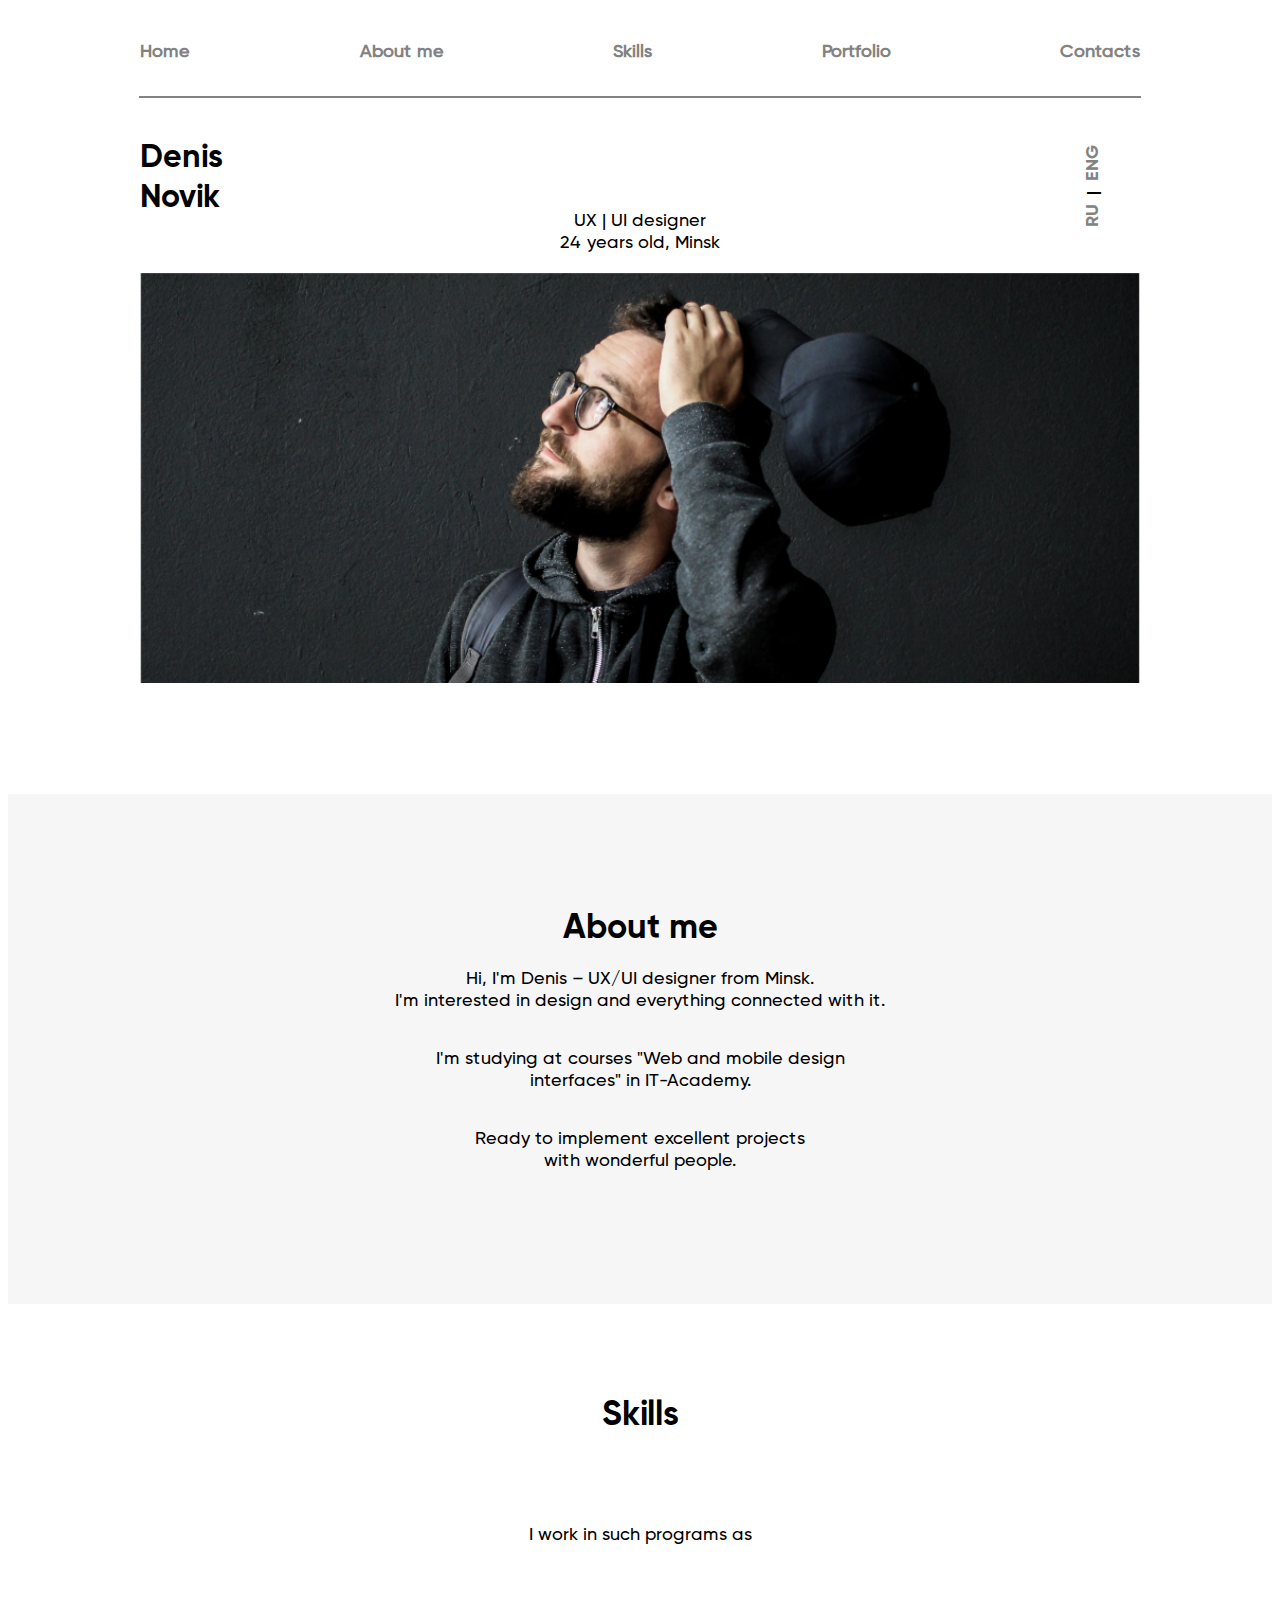
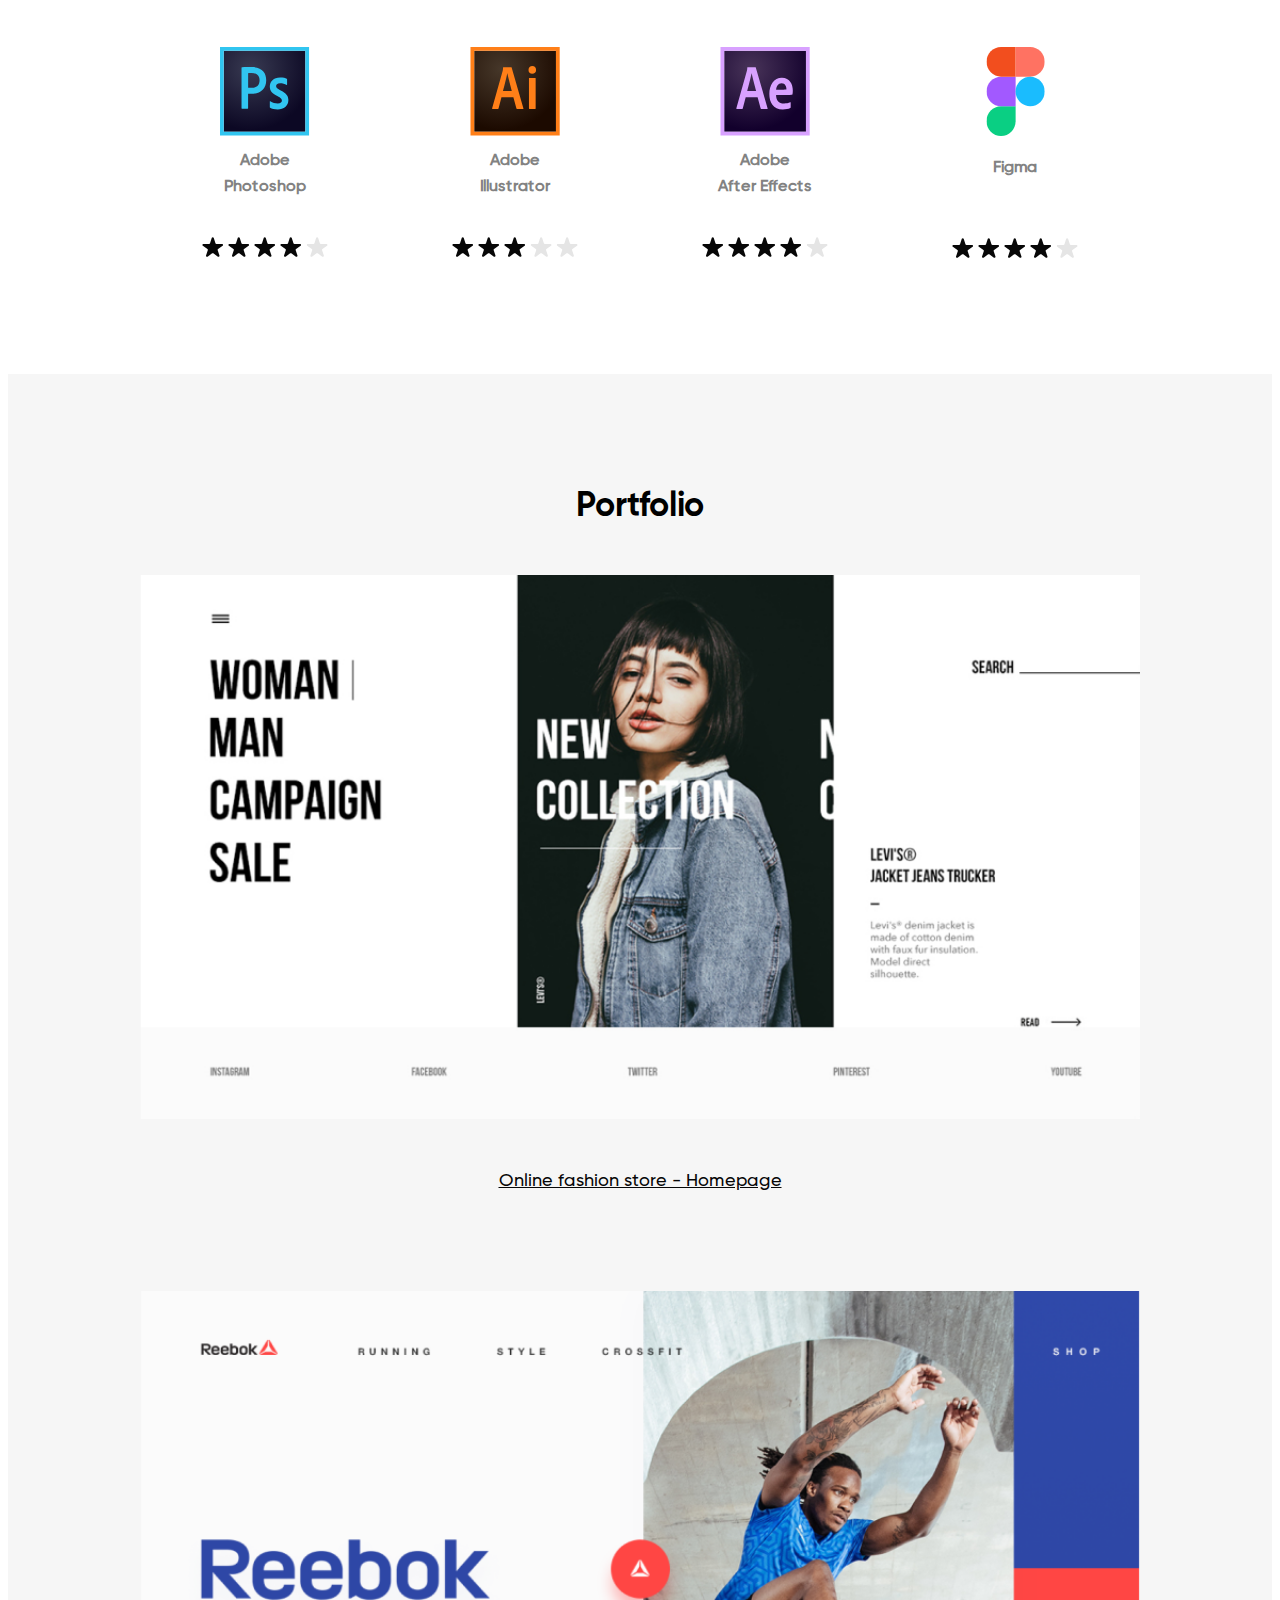
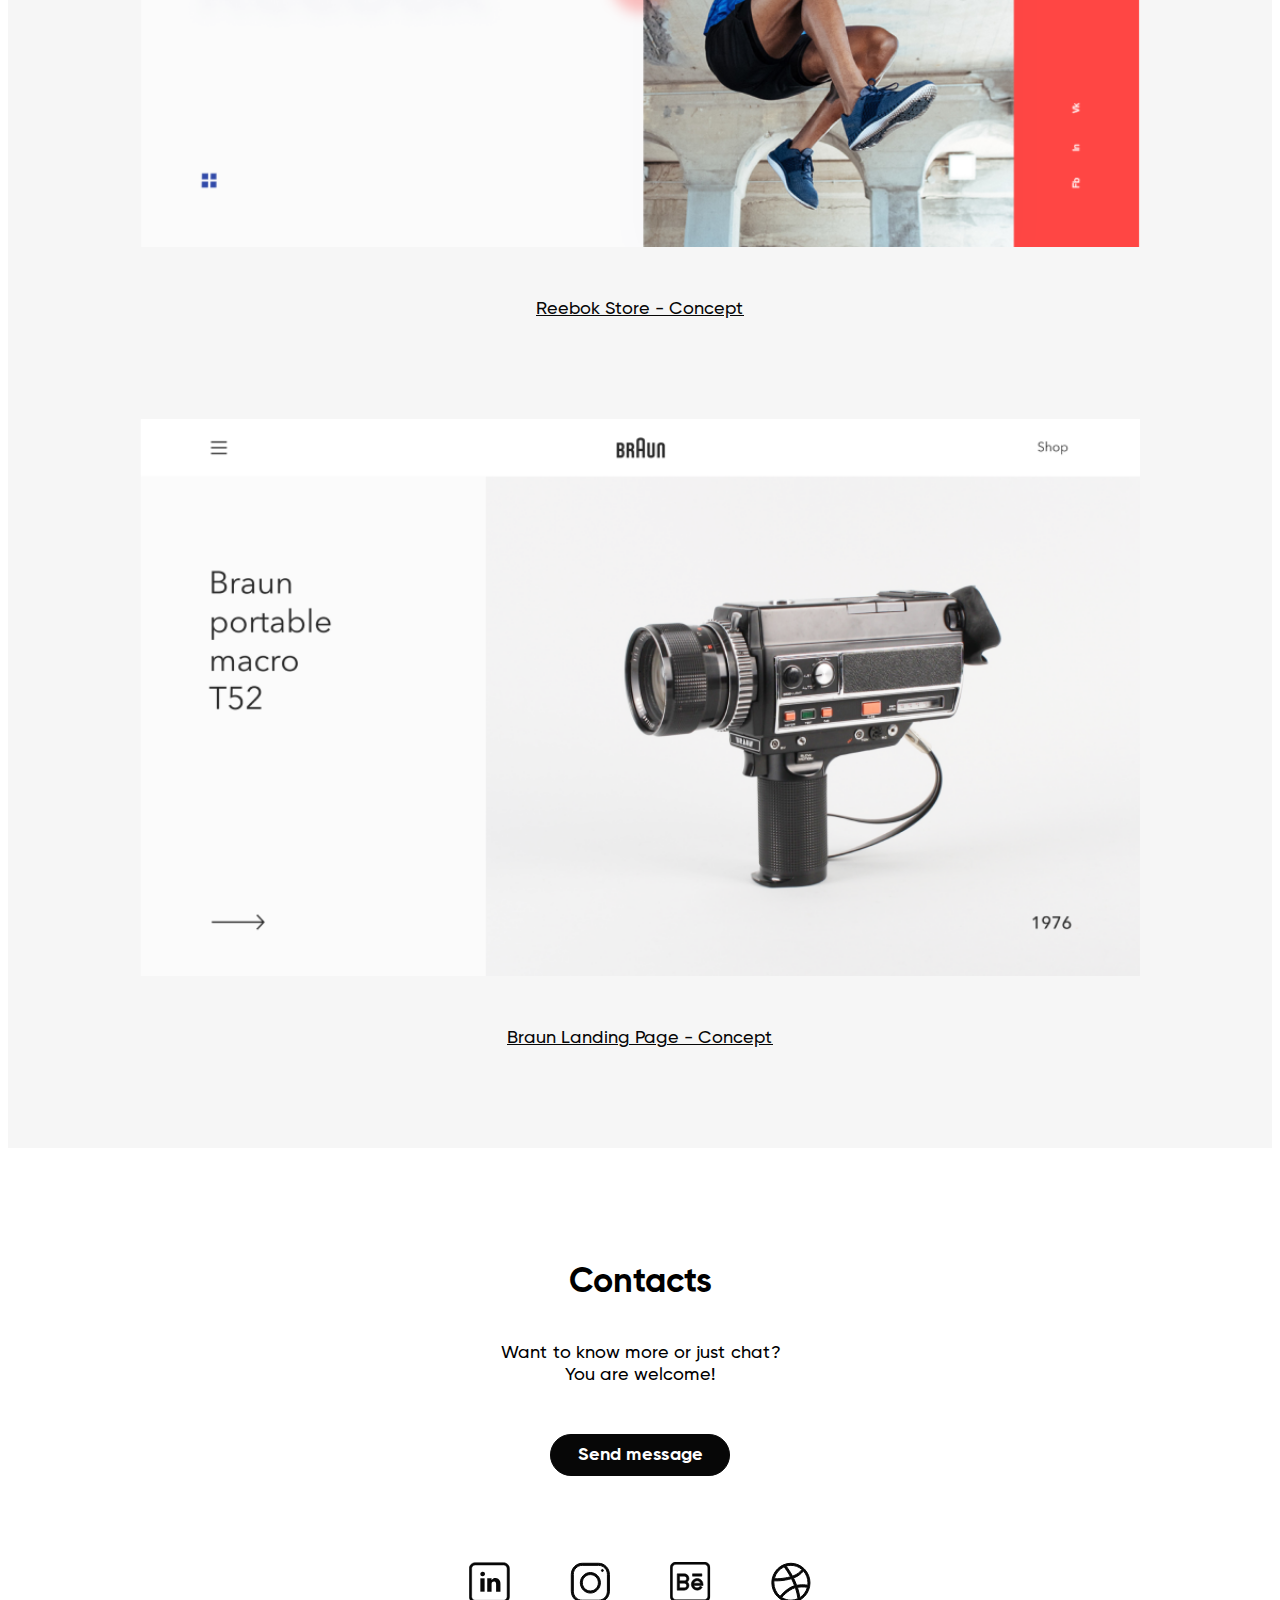
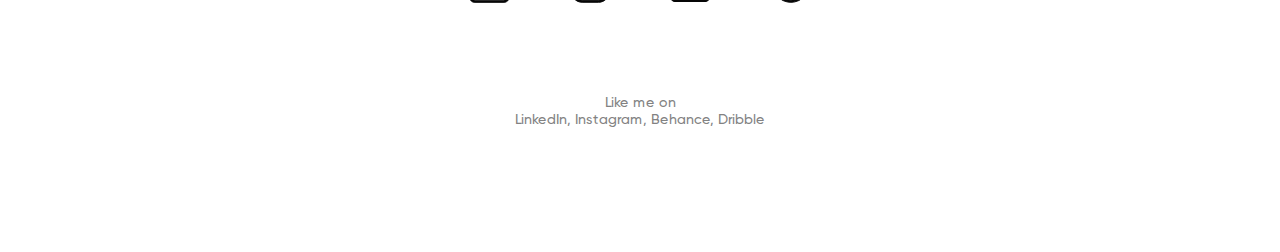
==== commit 5ab56e16: "adaptive(strike)" ====
--- a/index.html
+++ b/index.html
@@ -29,6 +29,15 @@
       </nav>
     </div>
     <div class="container header__underline"></div>
+    <div class="navbar-mob">
+      <button class="btnmob" id="opbtn">
+        <svg width="33" height="20" viewBox="0 0 33 20" fill="none" xmlns="http://www.w3.org/2000/svg">
+          <rect width="33" height="3.83721" fill="black"/>
+          <rect y="7.67432" width="33" height="3.83721" fill="black"/>
+          <rect y="15.3486" width="33" height="3.83721" fill="black"/>
+        </svg>
+      </button>
+    </div>
   </header>
 
   <main>
@@ -45,14 +54,17 @@
         </div>
         <div class="ru-eng">
           <div class="lang">
-            <btn class="ru a-btn" href="#">RU</btn>
+            <button class="ru a-btn" href="#">RU</button>
             |
-            <btn class="eng a-btn" href="#">ENG</btn>
+            <button class="eng a-btn" href="#">ENG</button>
           </div>
         </div>
       </div>
       <div class="first-screen__den">
         <img src="/assets/img/den4ik.png" alt="den4ik">
+      </div>
+      <div class="first-screen__denm">
+        <img src="/assets/img/den4ikm.png" alt="den4ikm">
       </div>
     </section>
 
@@ -128,7 +140,7 @@
               </svg>
             </div>
           </article>
-          <article class="skills-svg">
+          <article class="skills-svg martop">
             <svg class="skills-svg__icon" width="90" height="89" viewBox="0 0 90 89" fill="none"
               xmlns="http://www.w3.org/2000/svg">
               <path d="M4.20239 3.7832H85.9629V84.7881H4.20239V3.7832Z" fill="url(#paint0_radial_254_448)" />
@@ -173,7 +185,7 @@
               </svg>
             </div>
           </article>
-          <article class="skills-svg">
+          <article class="skills-svg martop">
             <svg class="skills-svg__icon" width="90" height="89" viewBox="0 0 90 89" fill="none"
               xmlns="http://www.w3.org/2000/svg">
               <path d="M4.20239 3.7832H85.9629V84.7881H4.20239V3.7832Z" fill="url(#paint0_radial_254_447)" />
@@ -187,6 +199,7 @@
                   <stop offset="1" stop-color="#12002C" />
                 </radialGradient>
               </defs>
+            </svg>
               <p class="skills-svg__title">Adobe</p>
               <p class="skills-svg__title2">After Effects</p>
               <div class="stars1">
@@ -217,7 +230,7 @@
                 </svg>
               </div>
           </article>
-          <article class="skills-svg">
+          <article class="skills-svg martop">
             <svg class="skills-svg__icon" width="59" height="89" viewBox="0 0 59 89" fill="none"
               xmlns="http://www.w3.org/2000/svg">
               <g clip-path="url(#clip0_254_450)">
@@ -403,7 +416,7 @@
     </div>
   </footer>
 
- <!-- <div class="submenu">
+ <div class="submenu" id="mobmenu">
     <div>
       <ul class="submenu__links list-reset">
         <li><a class="a-btn" href="#">Home</a></li>
@@ -412,25 +425,24 @@
         <li><a class="a-btn" href="#portfolio">Portfolio</a></li>
         <li><a class="a-btn" href="#contacts">Contacts</a></li>
       </ul>
-      <div class="buttons">
-        <button class="submenu__close">
+      <button class="submenu__close" id="clbtn">
           <svg width="23" height="23" viewBox="0 0 23 23" fill="none" xmlns="http://www.w3.org/2000/svg">
             <rect x="2.68701" width="27.3715" height="3.8" transform="rotate(45 2.68701 0)" fill="#828282" />
             <rect x="0.831299" y="19.5566" width="27.3715" height="3.8" transform="rotate(-45 0.831299 19.5566)"
               fill="#828282" />
           </svg>
-        </button>
-        <div class="ru-eng">
+      </button>
+      <div class="ru-eng-nav">
           <div class="lang">
-            <btn class="ru a-btn" href="#">RU</btn>
+            <button class="ru a-btn" href="#">RU</button>
             |
-            <btn class="eng a-btn" href="#">ENG</btn>
+            <button class="eng a-btn" href="#">ENG</button>
           </div>
-        </div>
+      </div>
       </div>
     </div>
   </div>
--->
+
 </body>
 
 </html>
--- a/css/style.css
+++ b/css/style.css
@@ -59,7 +59,7 @@
 .header__row a {
   text-decoration: none;
   font-family: 'Gilroy Medium', Arial, sans-serif;
-  font-size: 18px;
+  font-size: 1.125rem;
 }
 
 .header__underline {
@@ -68,6 +68,10 @@
   border: 1px solid var(--gray-color);
 }
 
+.navbar-mob {
+  display: none;
+}
+
 .container-main {
   display: flex;
   max-width: 1000px;
@@ -79,10 +83,9 @@
   display: block;
   width: 100%;
   font-family: 'Gilroy Bold', Arial, sans-serif;
-  font-size: 47px;
+  font-size: 2,9375rem;
   margin-top: 40px;
   margin-bottom: 30px;
-  overflow: hidden;
 }
 
 .h1 h1 {
@@ -90,14 +93,13 @@
 }
 
 .whoami {
-  display: flex;
   margin: 0 auto;
   max-width: 1000px;
-  justify-content: center;
+  text-align: center;
   width: 100%;
   margin-top: 94px;
   font-family: 'Gilroy Medium', Arial, sans-serif;
-  font-size: 18px;
+  font-size: 1.125rem;
 }
 
 .ru-eng {
@@ -108,7 +110,7 @@
   justify-content: flex-end;
   align-items: center;
   font-family: 'Gilroy Bold', Arial, sans-serif;
-  font-size: 16px;
+  font-size: 1rem;
 }
 
 .lang {
@@ -131,12 +133,16 @@
   position: relative;
 }
 
+.first-screen__denm {
+  display: none;
+}
+
 .h2 {
   display: block;
   text-align: center;
   width: 100%;
   font-family: "Gilroy Bold", Arial, sans-serif;
-  font-size: 34px;
+  font-size: 2.125rem;
   margin: 0 auto;
 }
 
@@ -177,7 +183,7 @@
   display: flex;
   justify-content: center;
   font-family: 'Gilroy Medium', Arial, sans-serif;
-  font-size: 18px;
+  font-size: 1.125rem;
   margin-top: 69px;
 }
 
@@ -189,6 +195,8 @@
 
 .container2 p {
   text-align: center;
+  font-weight: 700;
+  color: var(--gray-color);
 }
 
 .skills-svg__icon {
@@ -240,7 +248,7 @@
   margin-top: 45px;
   padding-bottom: 99px;
   font-family: 'Gilroy Medium', Arial, sans-serif;
-  font-size: 18px;
+  font-size: 1.125rem;
   color: var(--black-color);
 }
 
@@ -256,6 +264,8 @@
   text-align: center;
   margin-top: 20px;
   margin-bottom: 30px;
+  font-family: 'Gilroy Medium', Arial, sans-serif;
+  font-size: 1.125rem;
 }
 
 .message__btn {
@@ -270,7 +280,7 @@
   padding: 5px 13px;
   border: 1px solid var(--black-color);
   font-family: "Gilroy Bold", Arial, sans-serif;
-  font-size: 18px;
+  font-size: 1.125rem;
   font-weight: 900;
   color: var(--bgc-colorwh);
   background-color: var(--black-color);
@@ -308,15 +318,16 @@
 .footer__text {
   text-align: center;
   font-family: 'Gilroy Medium', Arial, sans-serif;
-  font-size: 14px;
+  font-size: 0.875rem;
   color: var(--gray-color);
   margin-bottom: 123px;
 }
 
 .a-btn {
-  display: inline-block;
+  background-color: transparent;
+  border: none;
   font-family: "Gilroy Bold", Arial, sans-serif;
-  font-size: 18px;
+  font-size: 1.125rem;
   font-weight: 900;
   cursor: pointer;
   color: var(--gray-color);
@@ -336,6 +347,7 @@
   left: 0;
   background-color: var(--bgc-colorwh);
   padding: 68px 20px 57px 20px;
+  display: none;
 }
 
 .submenu__links {
@@ -357,10 +369,99 @@
   cursor: pointer;
   border: none;
   background-color: transparent;
-}
-
-@media (max-width: 518px) {
-  .header {
+  position: absolute;
+  top: 60px;
+  right: 50px;
+}
+
+.meow {
+  display: block;
+}
+
+@media (max-width: 520px) {
+  .container {
     display: none;
   }
-}
+
+  .first-screen {
+    padding-top: 0;
+    padding-left: 25px;
+    padding-right: 25px;
+  }
+
+  .container-main{
+    flex-direction: column;
+  }
+
+  .h1 {
+    margin-top: 65px;
+    margin-bottom: 0px;
+    font-size: 2.9375rem;
+  }
+
+  .whoami {
+    text-align: left;
+    margin-top: 23px;
+    margin-bottom: 37px;
+    font-size: 1.125rem;
+  }
+
+  .ru-eng {
+    display: none;
+  }
+
+  .first-screen__den {
+    display: none;
+  }
+
+  .first-screen__denm {
+    display: block;
+  }
+
+  .container2 {
+    flex-direction: column;
+  }
+
+  .message__btn {
+    width: 316px;
+  }
+
+  .footer__text {
+    font-size: 1.125rem;
+  }
+
+  .navbar-mob {
+    display: block;
+    position: absolute;
+    top: 68px;
+    right: 30px;
+  }
+
+  .btnmob {
+    background-color: transparent;
+    border: none;
+  }
+
+  .ru-eng-nav {
+    rotate: 180deg;
+    position: absolute;
+    bottom: 200px;
+    right: 0px;
+    font-size: 2.125rem;
+  }
+
+  .a-btn {
+    font-size: 2.125rem;
+    text-decoration: none;
+  }
+}
+
+@media (max-width: 600px) {
+  .container2 {
+    flex-direction: column;
+  }
+
+  .martop {
+    margin-top: 82px;
+  }
+}
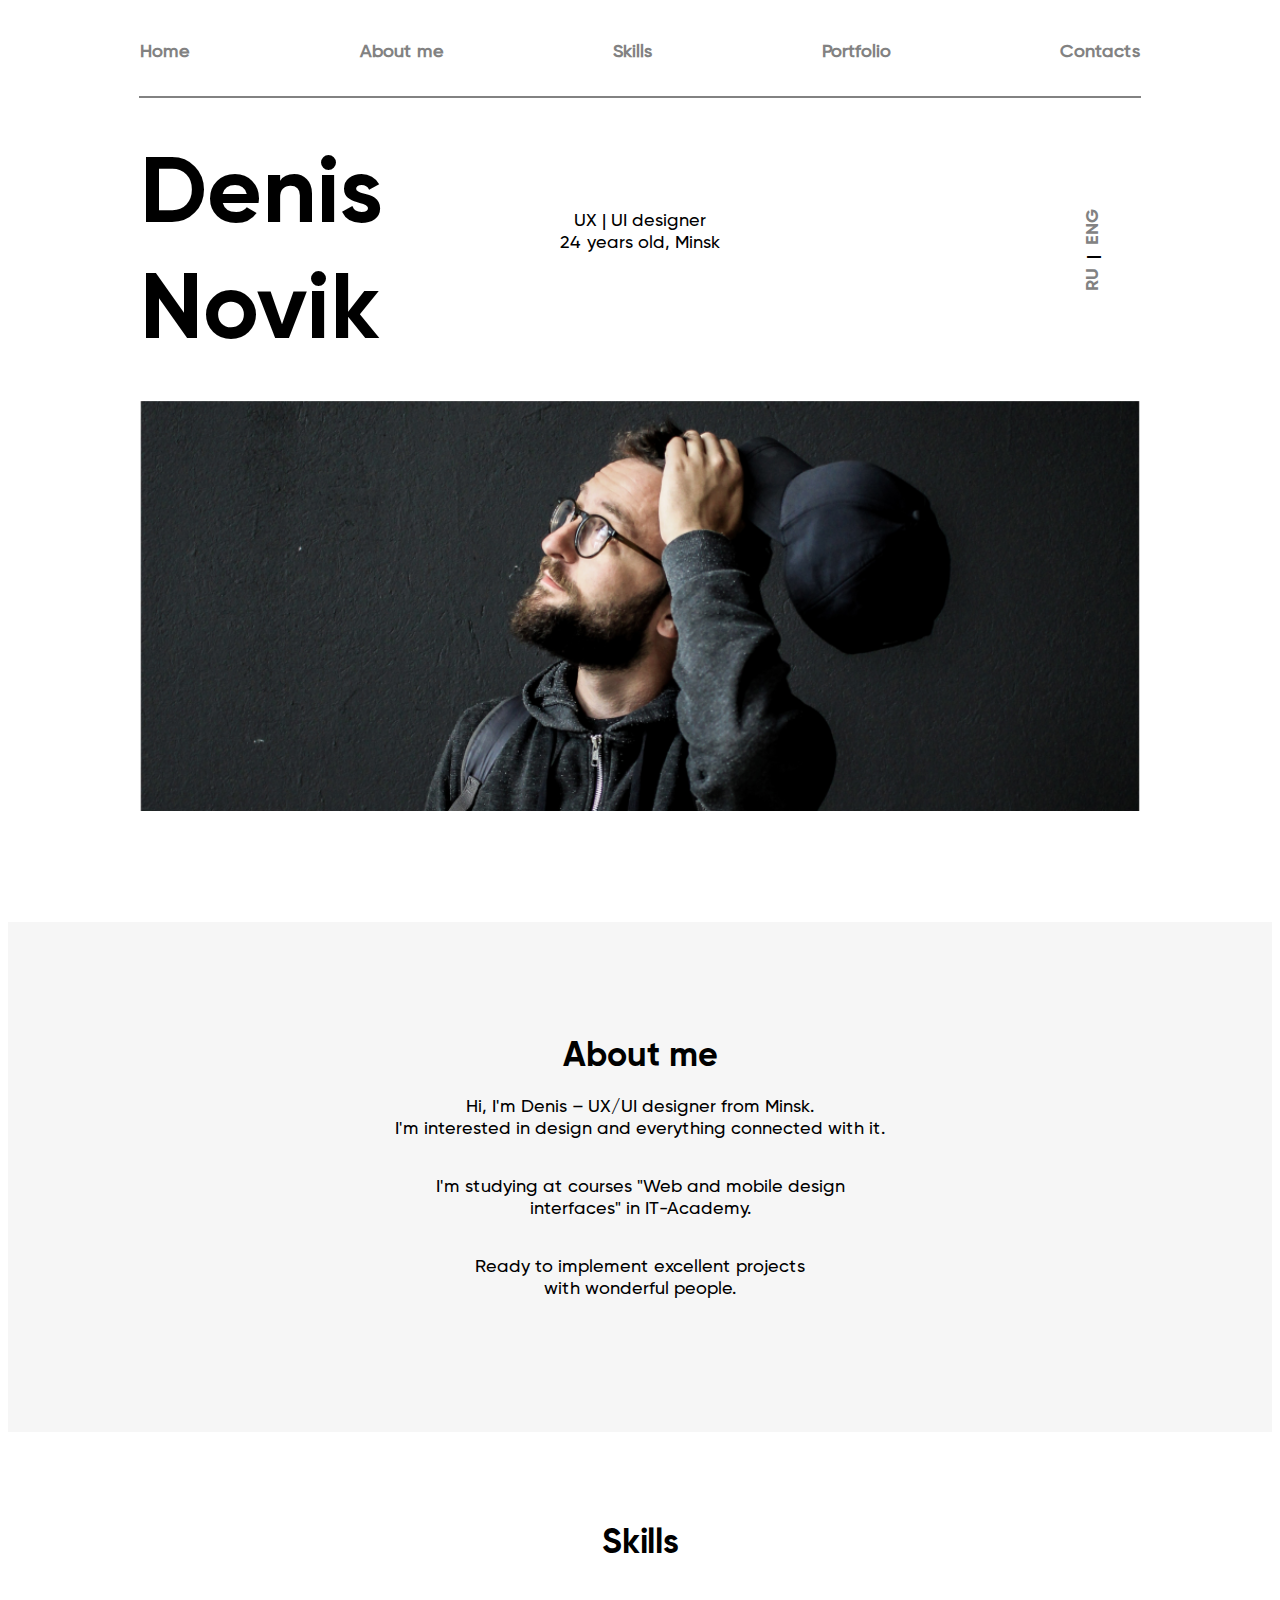
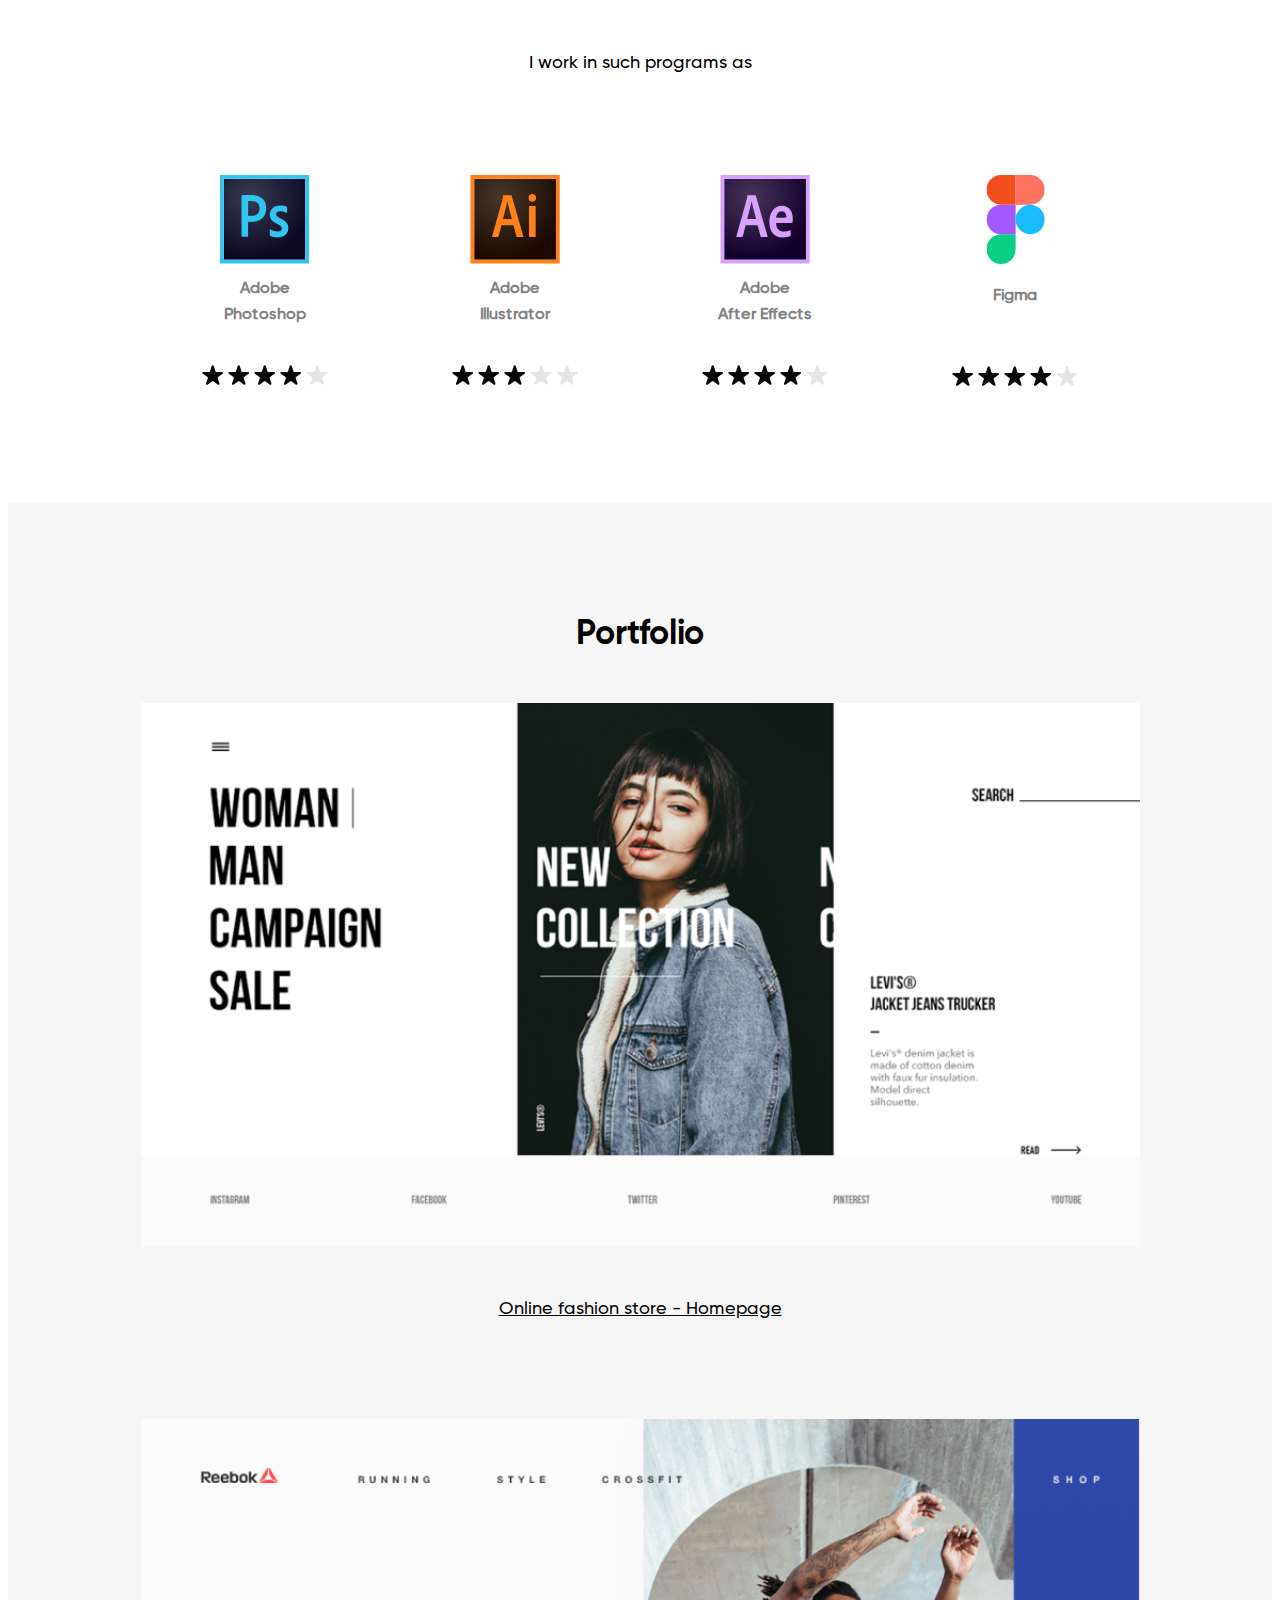
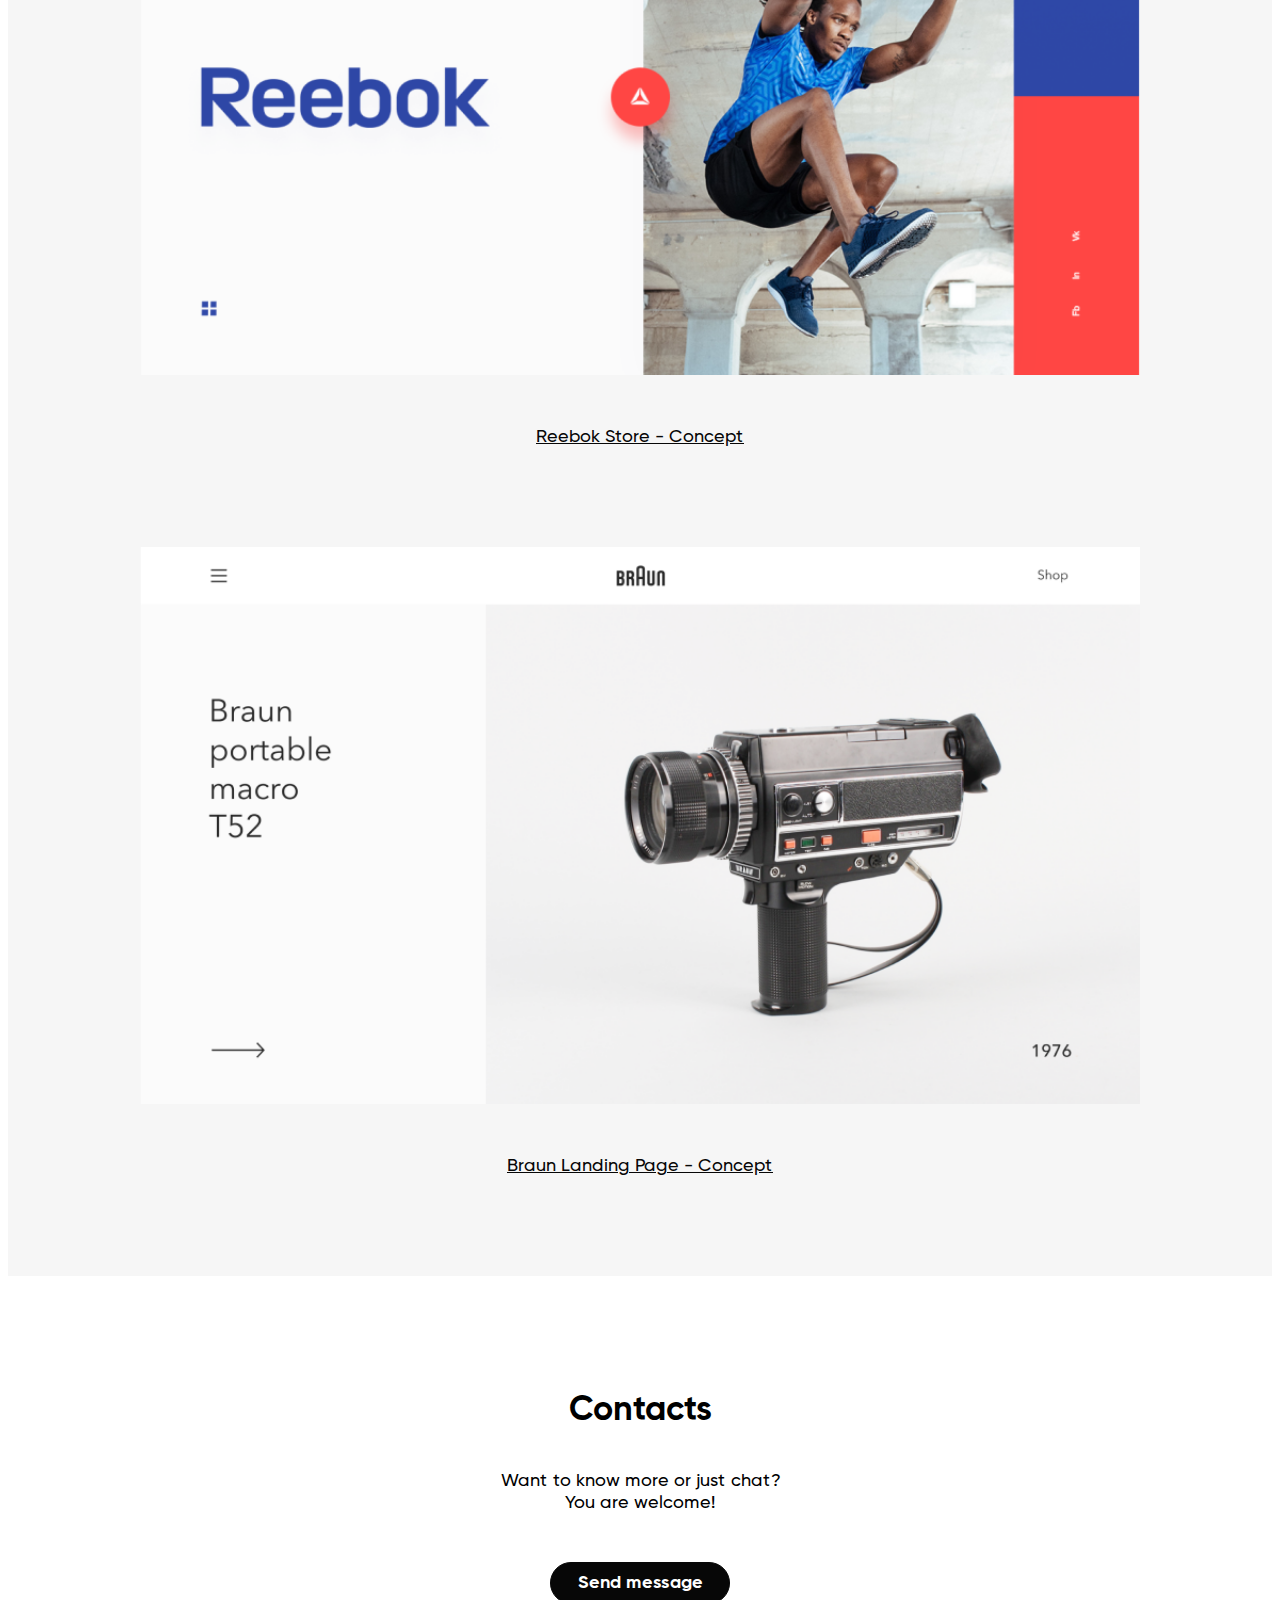
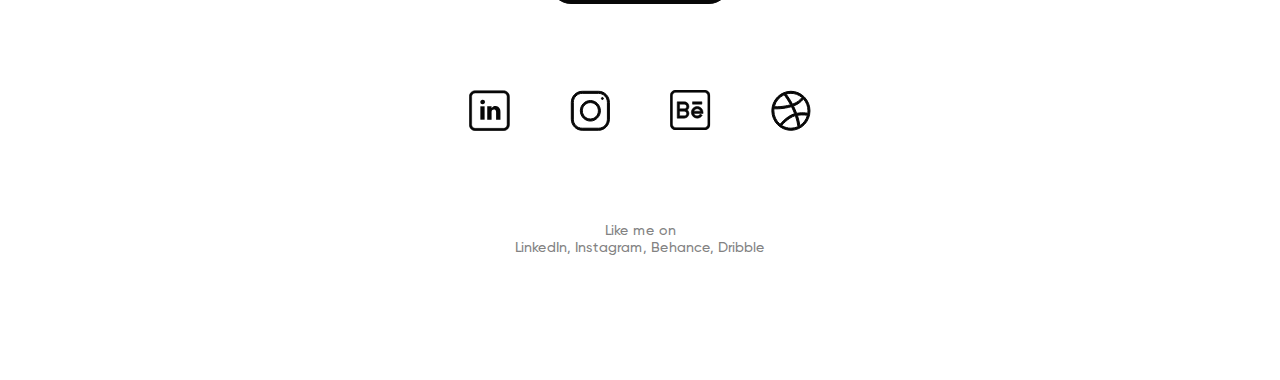
==== commit 7e5af75b: "DAVAI V TAVERNY" ====
--- a/index.html
+++ b/index.html
@@ -444,5 +444,5 @@
   </div>
 
 </body>
-
+<script src="/js/main.js"></script>
 </html>
--- a/css/style.css
+++ b/css/style.css
@@ -83,7 +83,7 @@
   display: block;
   width: 100%;
   font-family: 'Gilroy Bold', Arial, sans-serif;
-  font-size: 2,9375rem;
+  font-size: 2.9375rem;
   margin-top: 40px;
   margin-bottom: 30px;
 }
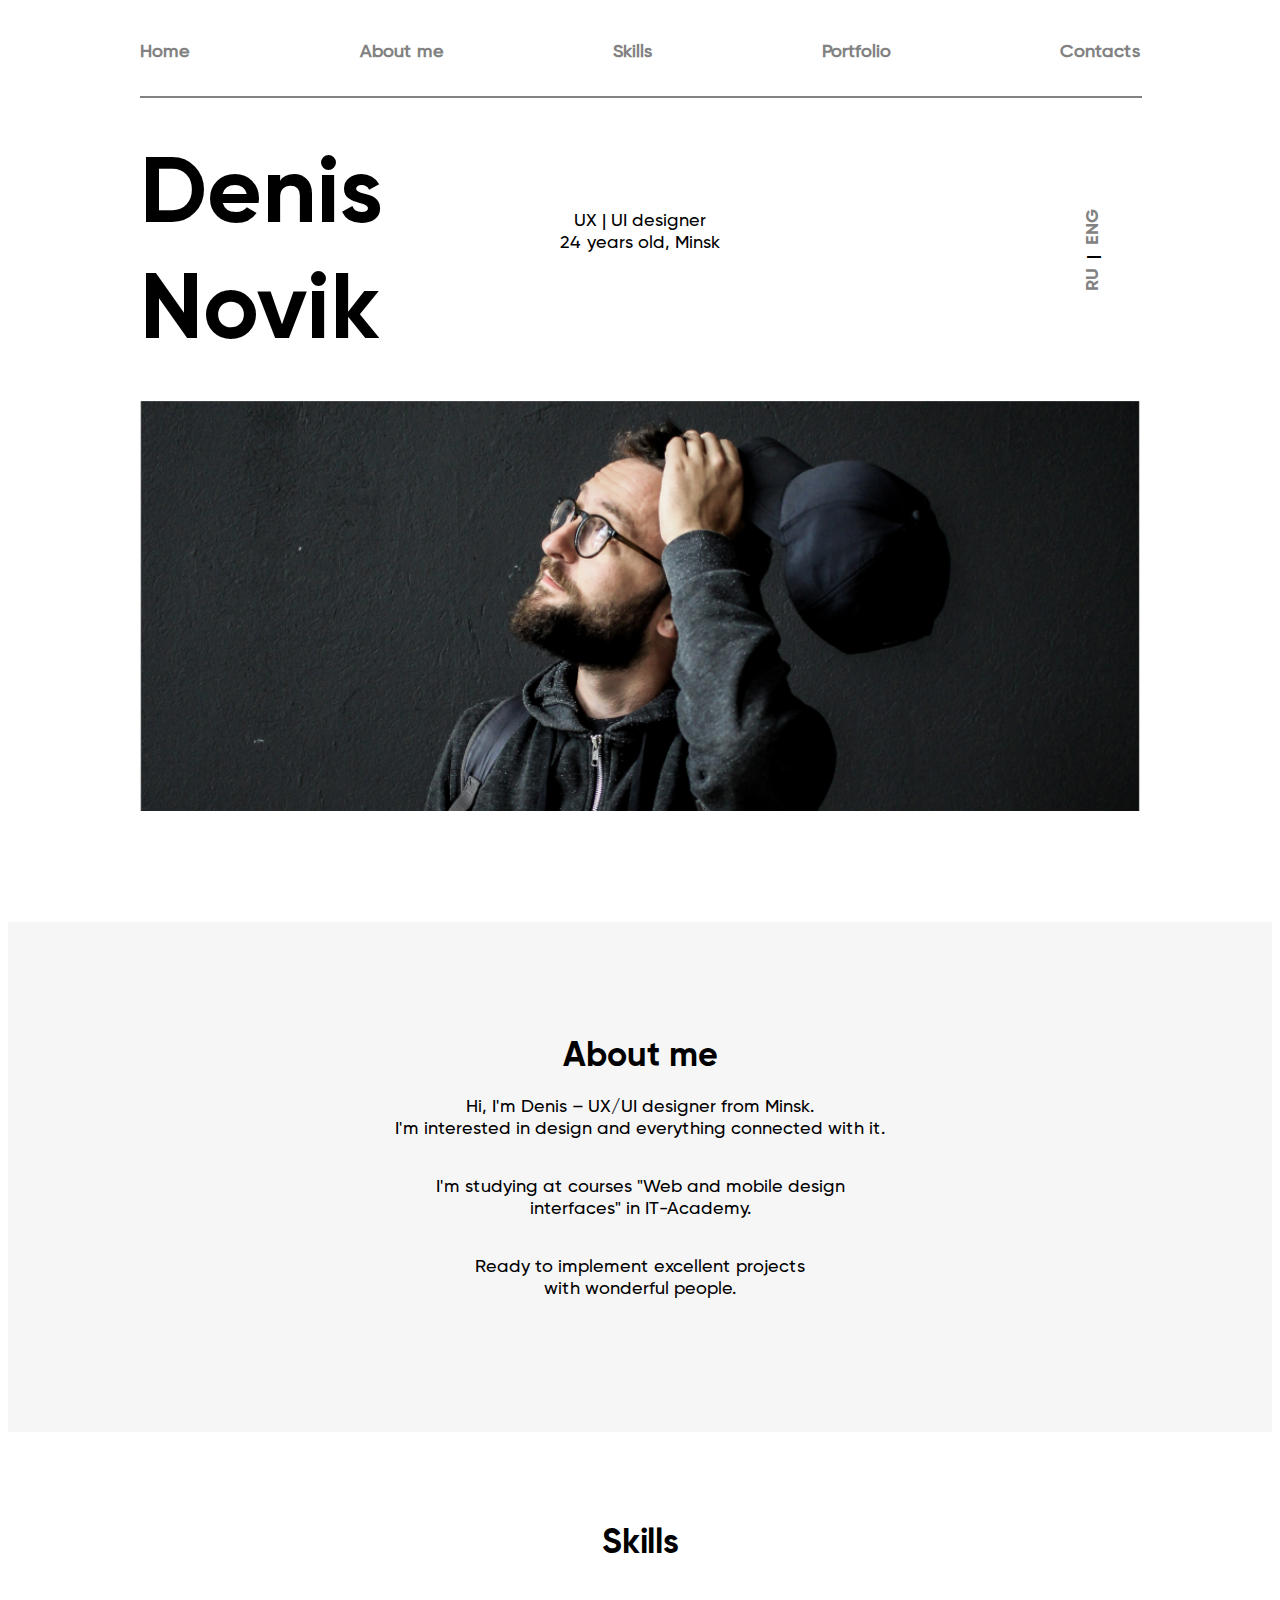
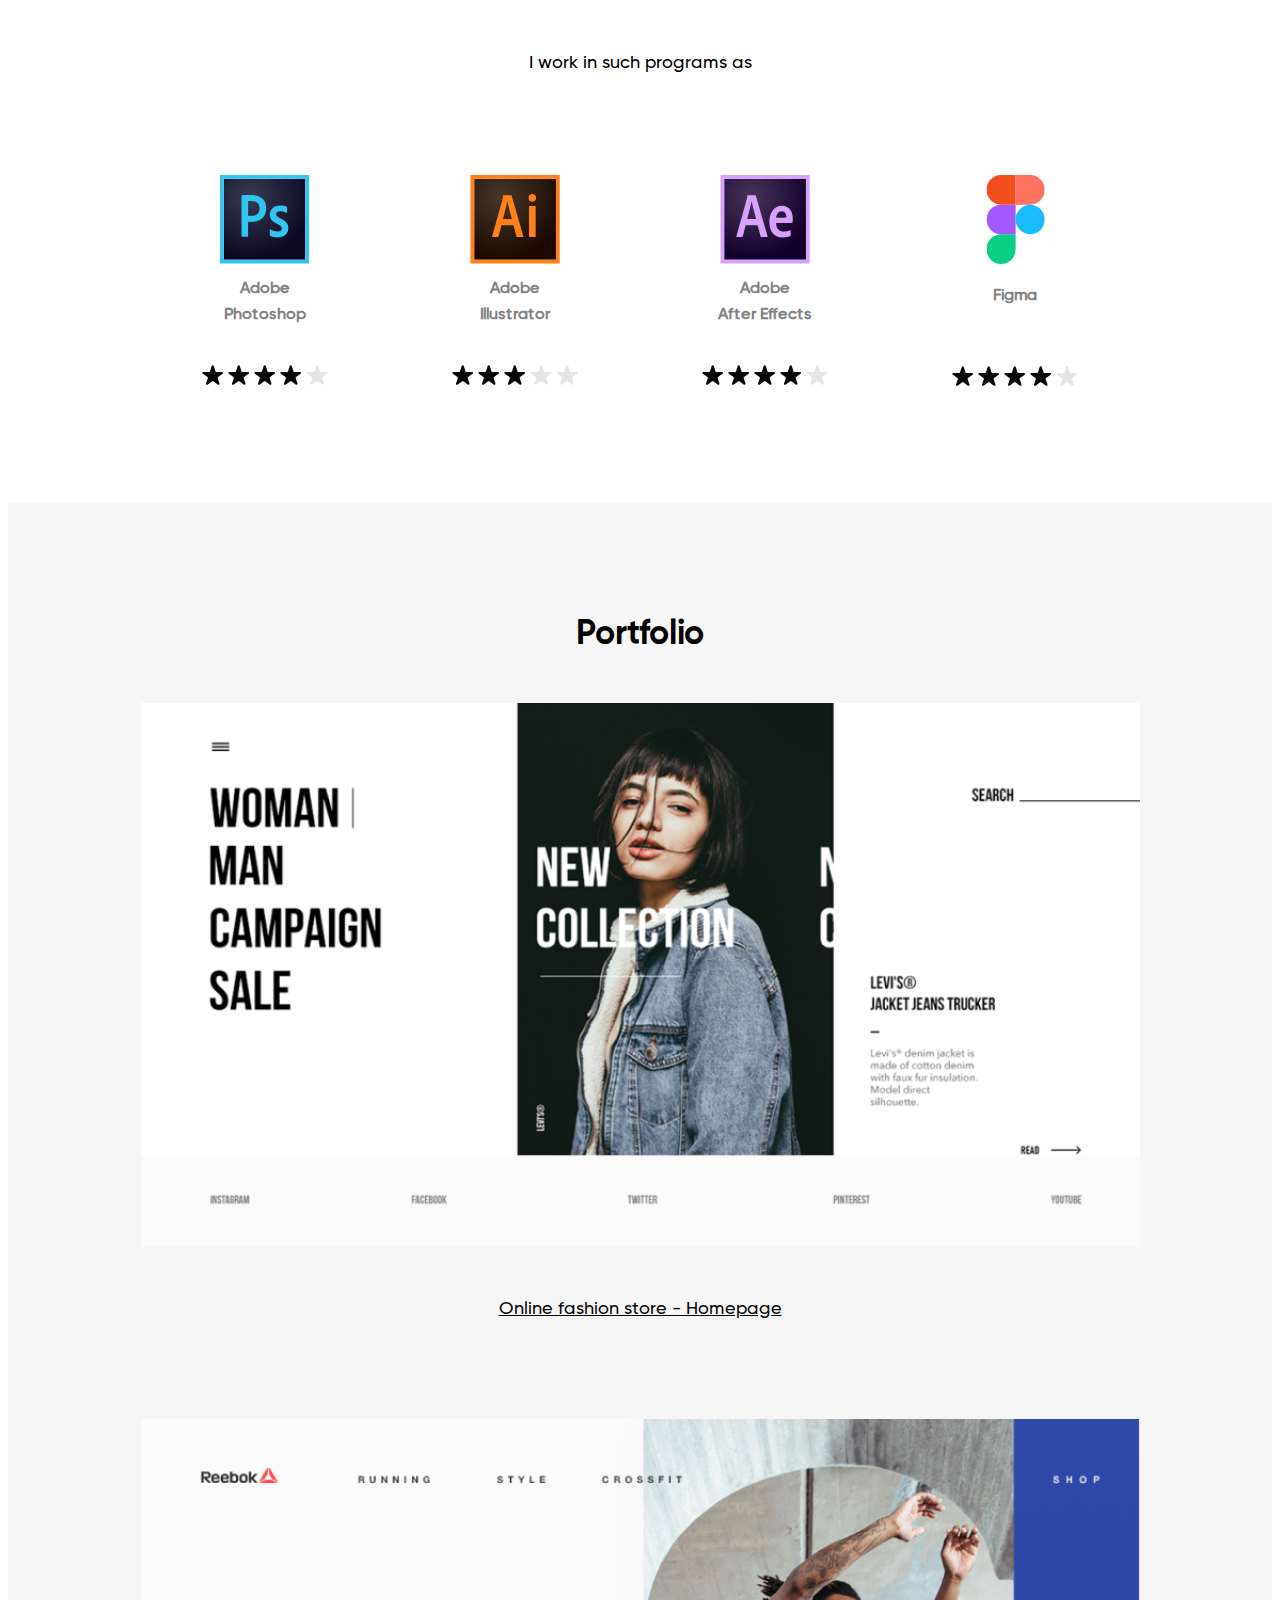
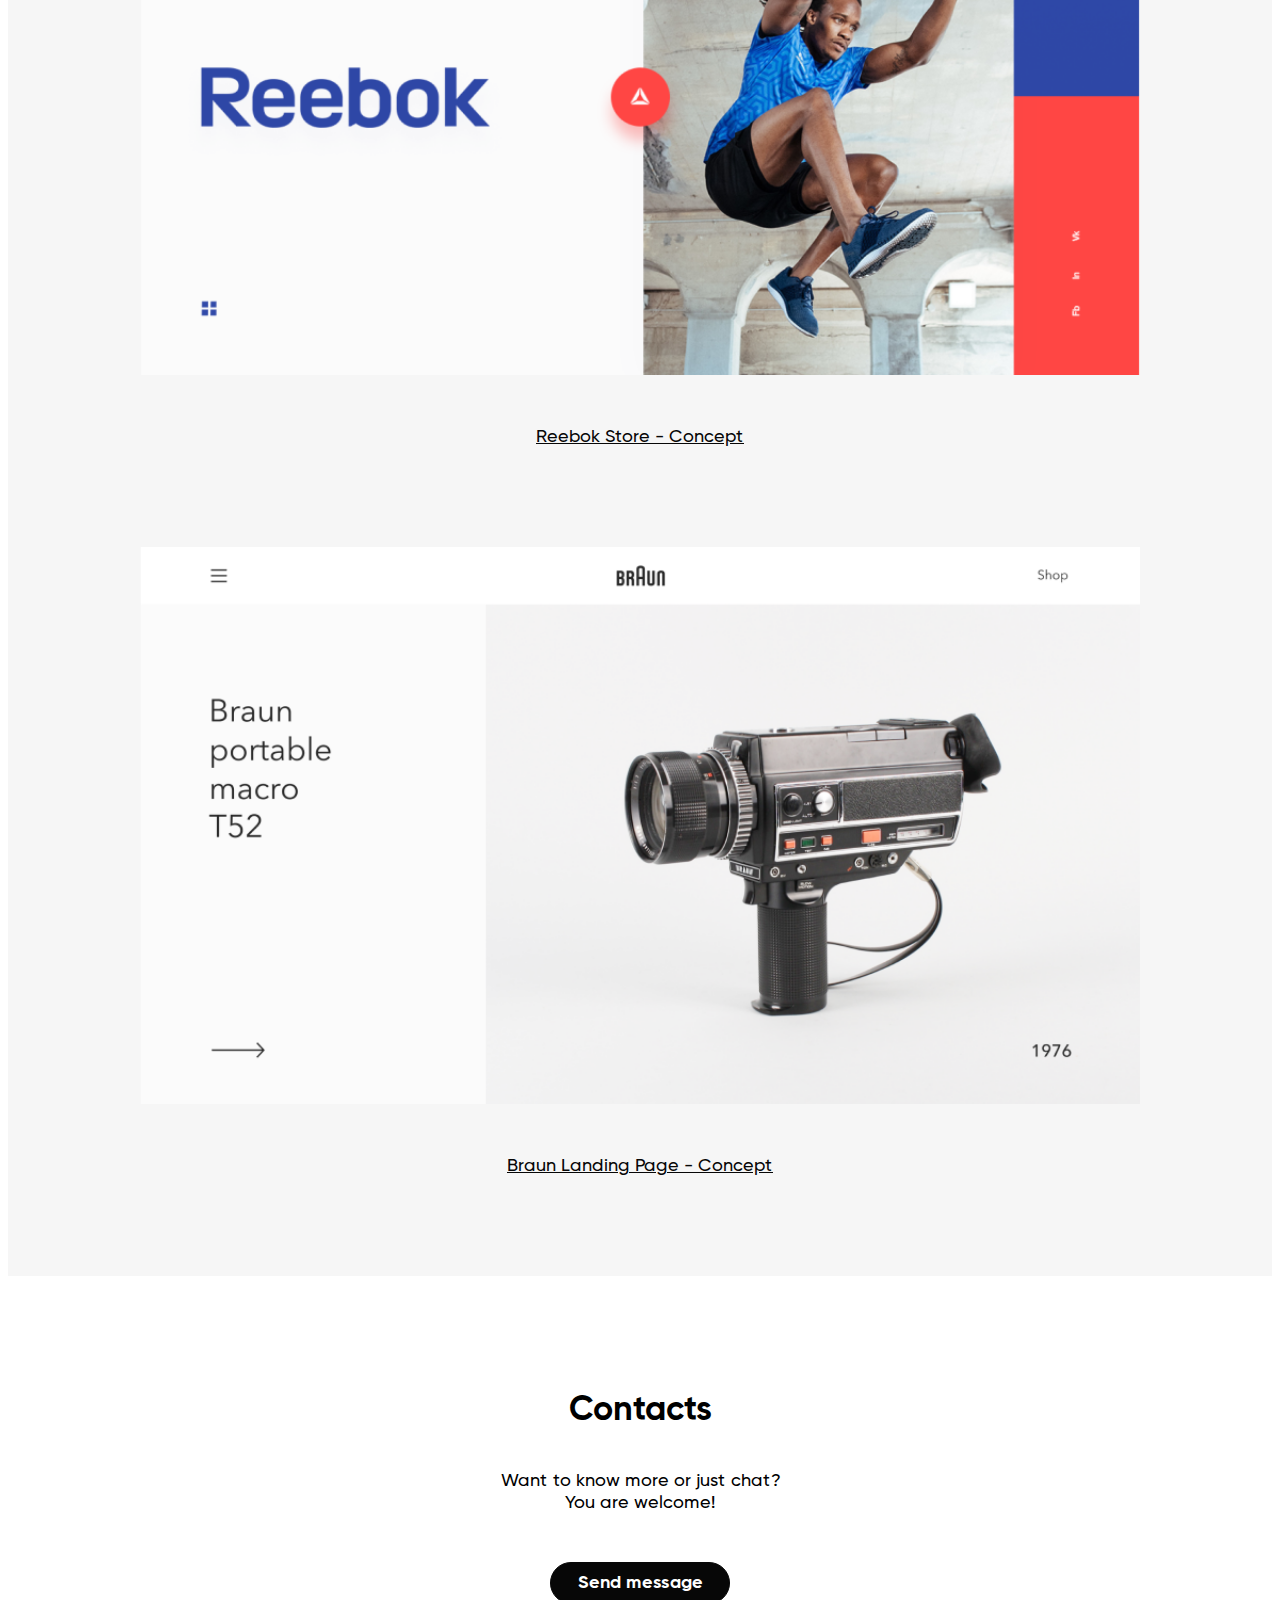
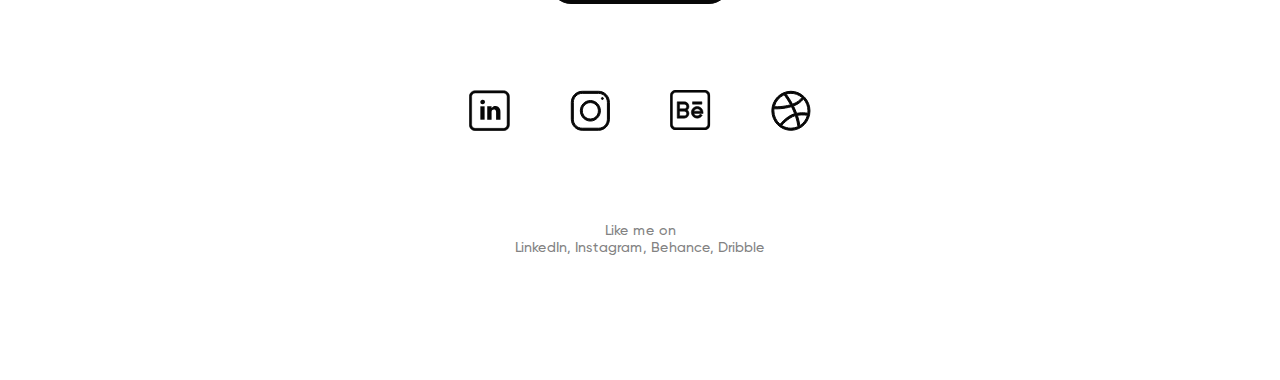
==== commit a62902c6: "DAVAI V TAVERNY" ====
--- a/index.html
+++ b/index.html
@@ -18,7 +18,7 @@
 
   <header class="header" id="header">
     <div class="container">
-      <nav>
+      <nav class="nav">
         <ul class="header__row list-reset">
           <li><a class="a-btn" href="#">Home</a></li>
           <li><a class="a-btn" href="#aboutme">About&nbsp;me</a></li>
@@ -26,9 +26,9 @@
           <li><a class="a-btn" href="#portfolio">Portfolio</a></li>
           <li><a class="a-btn" href="#contacts">Contacts</a></li>
         </ul>
+        <div class="container header__underline"></div>
       </nav>
     </div>
-    <div class="container header__underline"></div>
     <div class="navbar-mob">
       <button class="btnmob" id="opbtn">
         <svg width="33" height="20" viewBox="0 0 33 20" fill="none" xmlns="http://www.w3.org/2000/svg">
--- a/css/style.css
+++ b/css/style.css
@@ -379,7 +379,7 @@
 }
 
 @media (max-width: 520px) {
-  .container {
+  .nav {
     display: none;
   }
 
@@ -396,14 +396,14 @@
   .h1 {
     margin-top: 65px;
     margin-bottom: 0px;
-    font-size: 2.9375rem;
+    font-size: 47px;
   }
 
   .whoami {
     text-align: left;
     margin-top: 23px;
     margin-bottom: 37px;
-    font-size: 1.125rem;
+    font-size: 18px;
   }
 
   .ru-eng {
@@ -427,7 +427,7 @@
   }
 
   .footer__text {
-    font-size: 1.125rem;
+    font-size: 18px;
   }
 
   .navbar-mob {
@@ -447,11 +447,11 @@
     position: absolute;
     bottom: 200px;
     right: 0px;
-    font-size: 2.125rem;
+    font-size: 34px;
   }
 
   .a-btn {
-    font-size: 2.125rem;
+    font-size: 34px;
     text-decoration: none;
   }
 }
